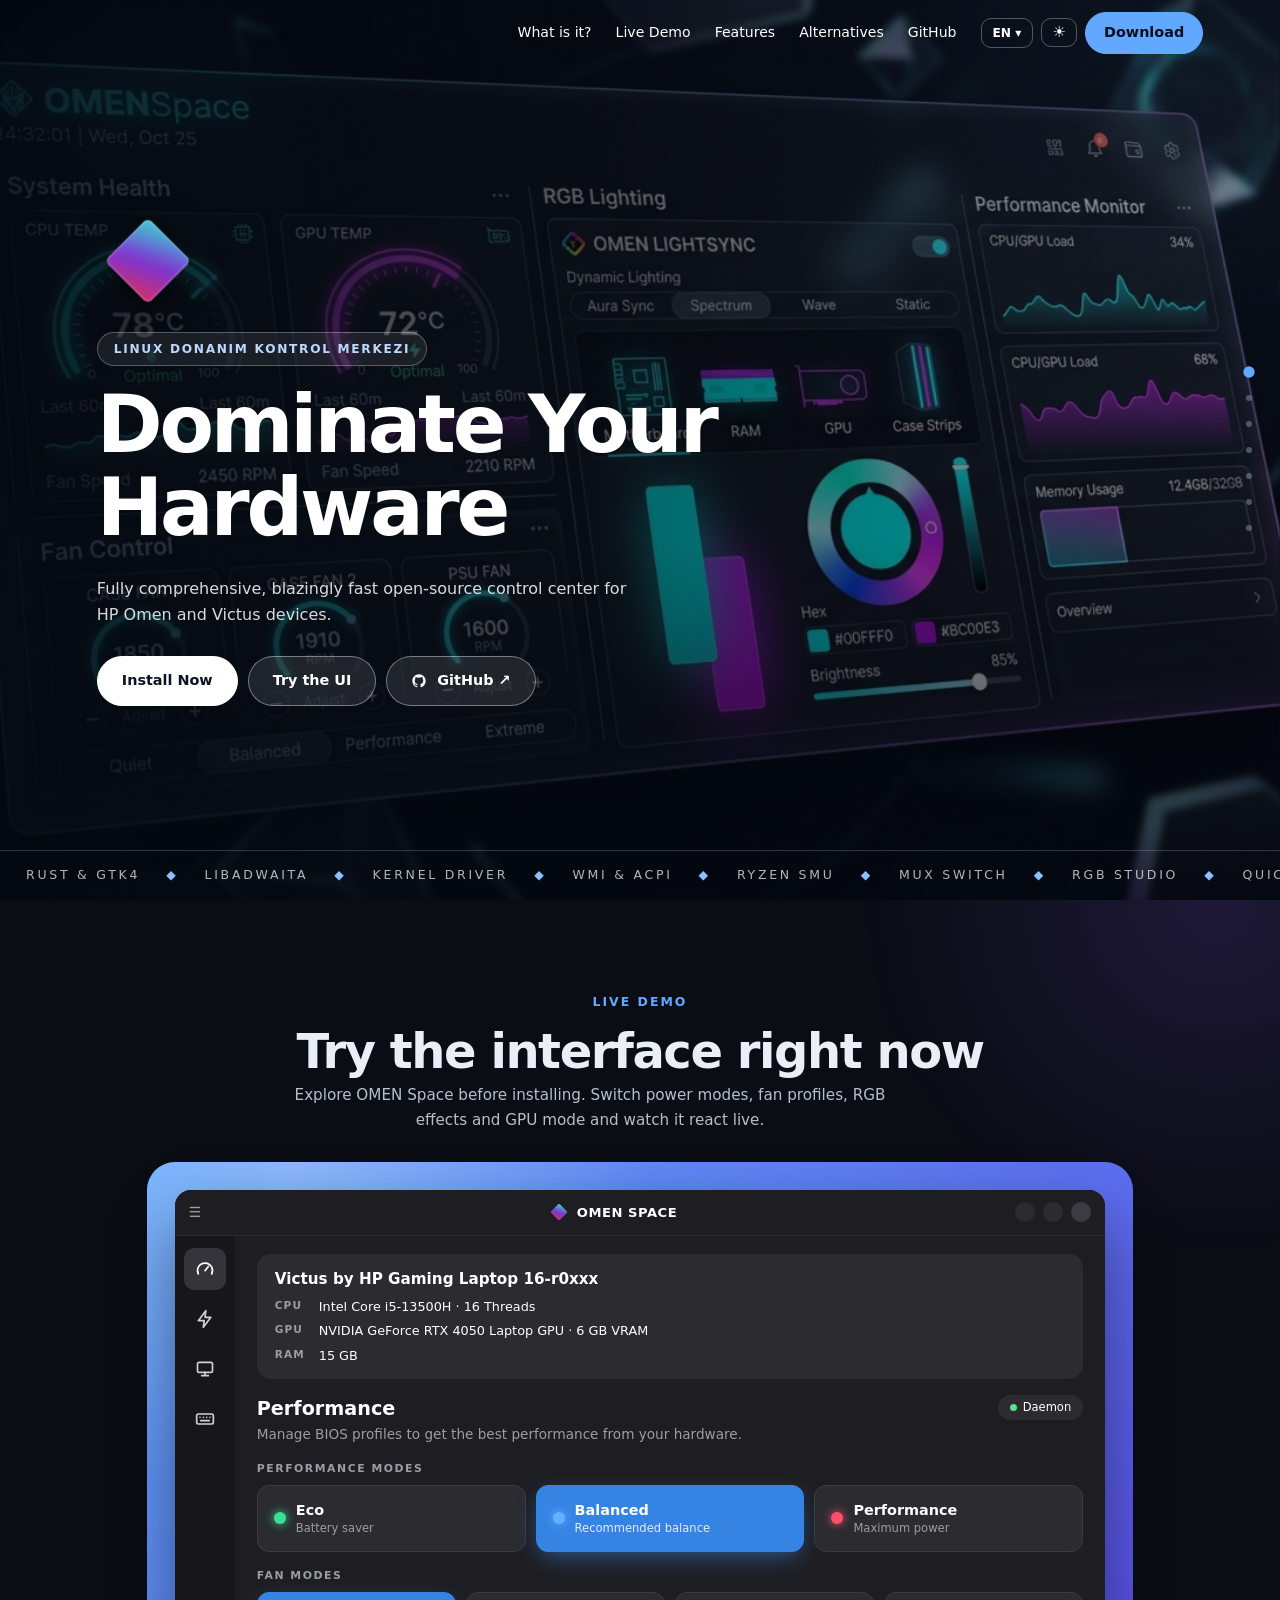
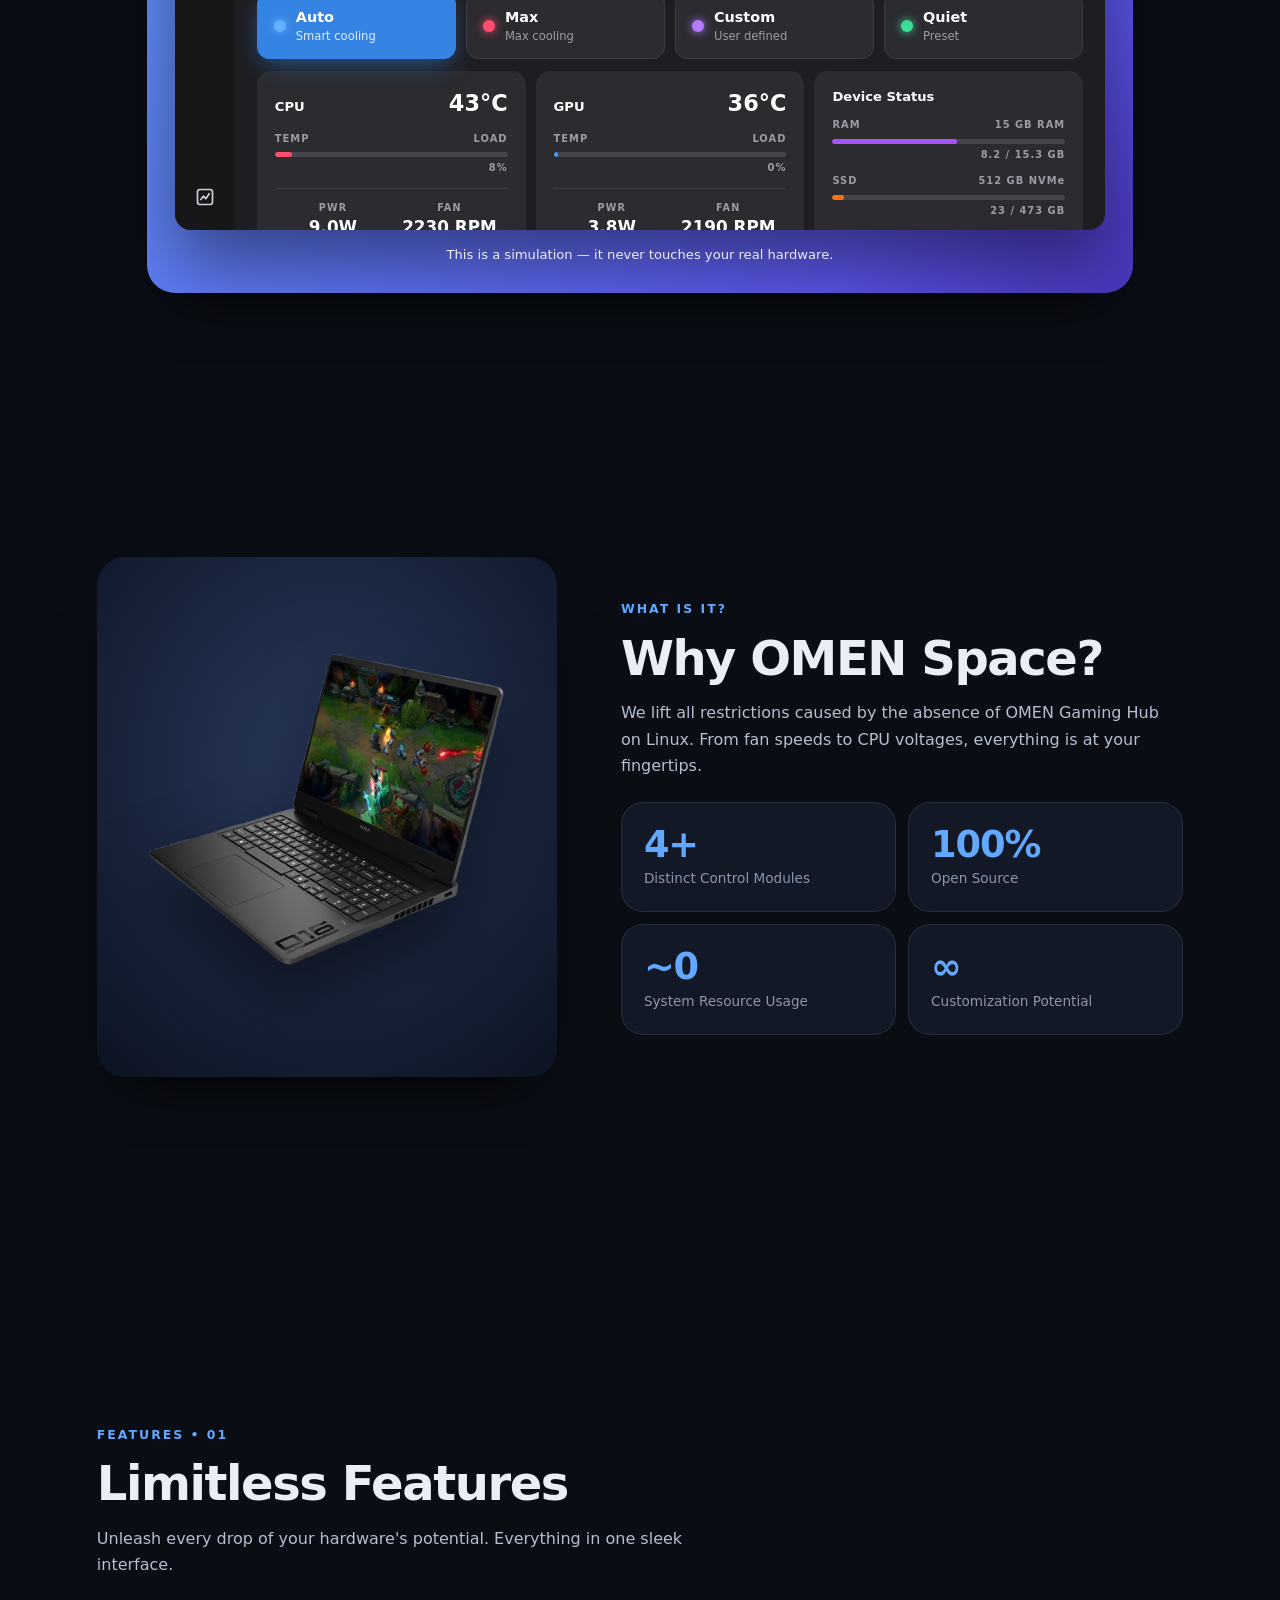
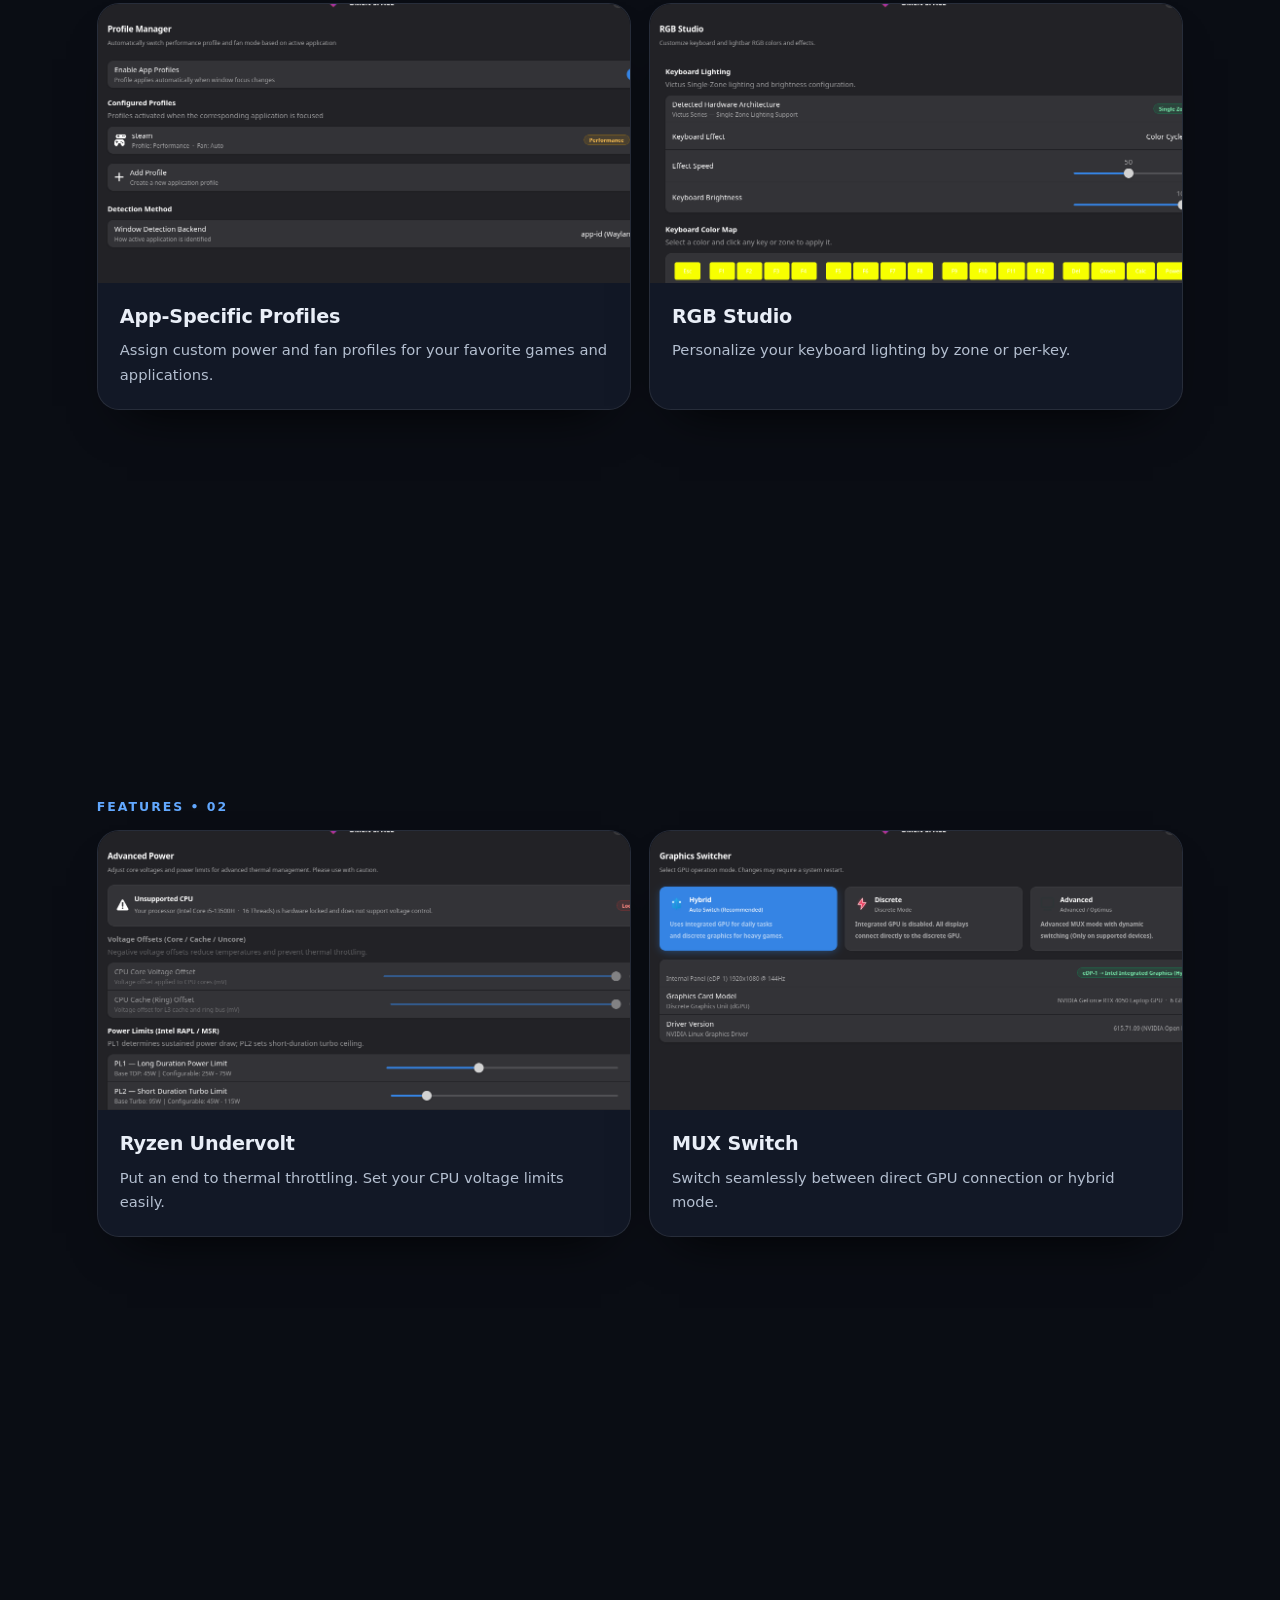
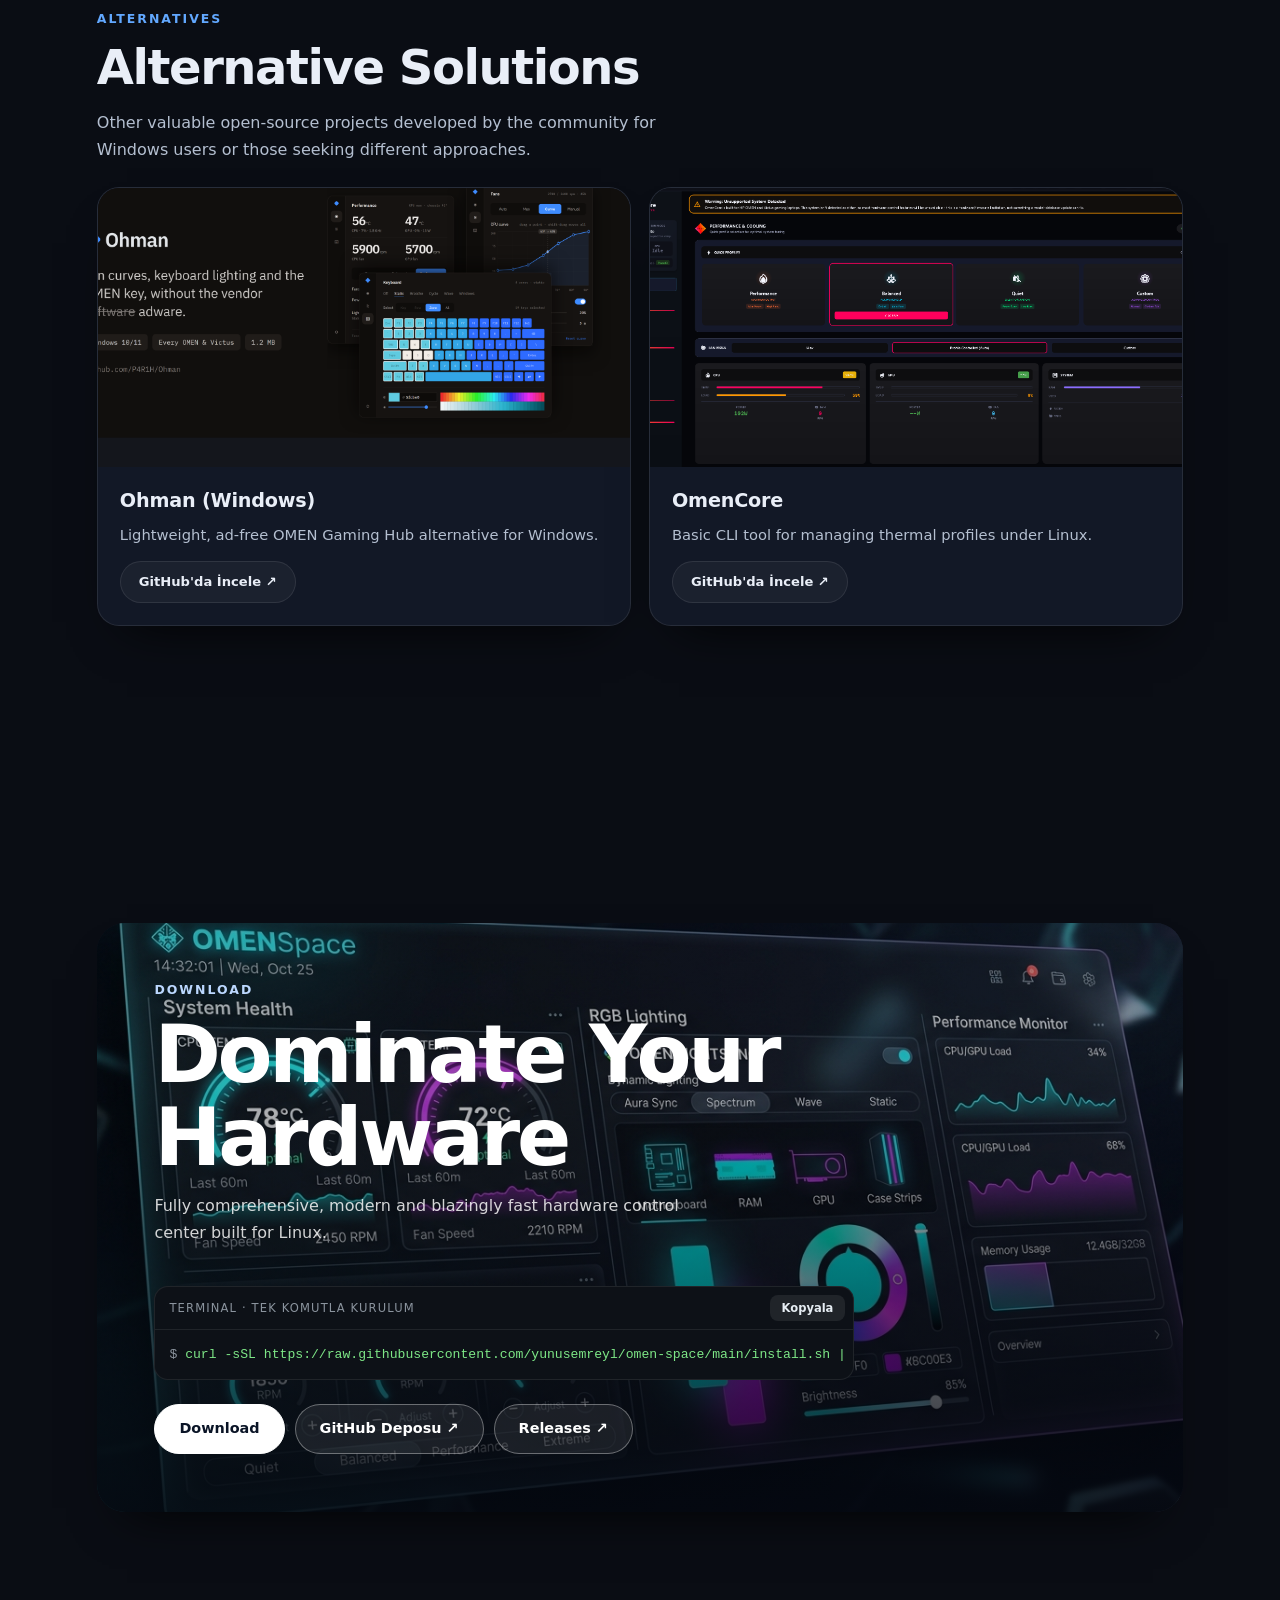
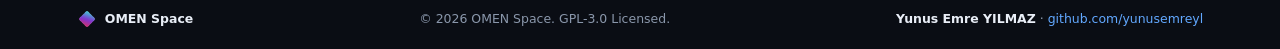
==== index.html @ b2db7612 "feat: modernize omenspace.github.io matching yunusemreyl.github.io aesthetic, responsive slides and " ====
<!DOCTYPE html>
<html lang="tr" class="snap">
<head>
<meta charset="UTF-8">
<meta name="viewport" content="width=device-width, initial-scale=1.0, viewport-fit=cover">
<title>OMEN Space | Üstün Donanım Kontrolü</title>
<meta name="description" content="HP Omen ve Victus cihazlar için Linux üzerinde geliştirilmiş tam kapsamlı donanım kontrol merkezi.">
<meta name="theme-color" content="#090d14">
<link rel="icon" href="images/omenspace.png" type="image/png">
<script>document.documentElement.dataset.theme=localStorage.getItem('omenspace-theme')||'dark'</script>
<link rel="preconnect" href="https://fonts.googleapis.com">
<link rel="preconnect" href="https://fonts.gstatic.com" crossorigin>
<link href="https://fonts.googleapis.com/css2?family=Plus+Jakarta+Sans:wght@400;500;600;700;800&display=swap" rel="stylesheet">
<link rel="stylesheet" href="assets/css/site.css">
<link rel="stylesheet" href="assets/css/demo.css">
</head>
<body>
<div class="orb o1"></div><div class="orb o2"></div>
<div id="bar"></div>

<!-- HEADER -->
<header id="hd">
  <a class="logo" href="#top" aria-label="OMEN Space">
    <span id="dock"></span>
    <b id="lw">OMEN Space</b>
  </a>
  <nav>
    <a href="#about" data-i18n="nav.about">Nedir?</a>
    <a href="#demo" data-i18n="nav.demo">Canlı Demo</a>
    <a href="#features" data-i18n="nav.features">Özellikler</a>
    <a href="#alternatives" data-i18n="nav.alternatives">Alternatifler</a>
    <a href="https://github.com/yunusemreyl/omen-space" target="_blank" rel="noopener" data-i18n="nav.github">GitHub</a>
    <div class="tools">
      <div class="dd" id="lang-dropdown">
        <button class="dd-t" id="lang-toggle"><span id="current-lang">TR</span> ▾</button>
        <div class="dd-m">
          <a href="#" data-lang="tr">Türkçe</a>
          <a href="#" data-lang="en">English</a>
          <a href="#" data-lang="zh">中文</a>
          <a href="#" data-lang="hi">हिन्दी</a>
          <a href="#" data-lang="es">Español</a>
          <a href="#" data-lang="fr">Français</a>
          <a href="#" data-lang="ar">العربية</a>
        </div>
      </div>
      <button class="tg" aria-label="Gece/Gündüz Modu">☀</button>
      <a href="install.html" class="btn main dl" data-i18n="nav.download">İndir ↗</a>
    </div>
  </nav>
  <button id="burger" aria-label="Menü" aria-expanded="false"><i></i><i></i></button>
</header>

<!-- MOBILE MENU -->
<div id="menu">
  <a href="#about" data-i18n="nav.about">Nedir?</a>
  <a href="#demo" data-i18n="nav.demo">Canlı Demo</a>
  <a href="#features" data-i18n="nav.features">Özellikler</a>
  <a href="#alternatives" data-i18n="nav.alternatives">Alternatifler</a>
  <a href="install.html" data-i18n="nav.download">İndir</a>
  <a href="https://github.com/yunusemreyl/omen-space" target="_blank" rel="noopener" data-i18n="nav.github">GitHub</a>
  <div class="tools">
    <div class="pills">
      <button data-lang="tr" onclick="window.setLanguage?.('tr')">TR</button>
      <button data-lang="en" onclick="window.setLanguage?.('en')">EN</button>
      <button data-lang="de" onclick="window.setLanguage?.('es')">ES</button>
      <button data-lang="zh" onclick="window.setLanguage?.('zh')">ZH</button>
      <button data-lang="ar" onclick="window.setLanguage?.('ar')">AR</button>
    </div>
    <button class="tg" aria-label="Tema Değiştir">☀</button>
  </div>
</div>

<!-- SLIDE 1: HERO -->
<section id="hero" class="slide"><span id="top"></span>
  <img class="hero-bg" src="images/hero-dashboard.jpg" alt="OMEN Space Dashboard" width="1920" height="1080" fetchpriority="high">
  <div class="hero-in">
    <div>
      <div class="ph" id="ph"></div>
      <span class="tag">Linux Donanım Kontrol Merkezi</span>
      <h1>
        <span class="ln"><span data-i18n="hero.title">Donanımınıza Hükmedin</span></span>
      </h1>
      <p class="lead" data-i18n="hero.desc">HP Omen ve Victus cihazlar için geliştirilmiş, tam kapsamlı ve inanılmaz hızlı açık kaynak kontrol merkezi.</p>
      <div class="btns">
        <a href="#install" class="btn main" data-i18n="hero.cta">Hemen Kurun ↗</a>
        <a href="#demo" class="btn" data-i18n="hero.demo">Arayüzü Dene ↗</a>
        <a href="https://github.com/yunusemreyl/omen-space" target="_blank" rel="noopener" class="btn">
          <svg viewBox="0 0 24 24" width="16" height="16" fill="currentColor" aria-hidden="true" style="margin-right:2px"><path d="M12 2C6.477 2 2 6.477 2 12c0 4.42 2.865 8.166 6.839 9.489.5.092.682-.217.682-.482 0-.237-.008-.866-.013-1.7-2.782.603-3.369-1.34-3.369-1.34-.454-1.156-1.11-1.462-1.11-1.462-.908-.62.069-.608.069-.608 1.003.07 1.531 1.03 1.531 1.03.892 1.529 2.341 1.087 2.91.831.092-.646.35-1.086.636-1.336-2.22-.253-4.555-1.11-4.555-4.943 0-1.091.39-1.984 1.029-2.683-.103-.253-.446-1.27.098-2.647 0 0 .84-.269 2.75 1.025A9.578 9.578 0 0112 6.836c.85.004 1.705.114 2.504.336 1.909-1.294 2.747-1.025 2.747-1.025.546 1.377.203 2.394.1 2.647.64.699 1.028 1.592 1.028 2.683 0 3.842-2.339 4.687-4.566 4.935.359.309.678.919.678 1.852 0 1.336-.012 2.415-.012 2.743 0 .267.18.578.688.48C19.138 20.161 22 16.418 22 12c0-5.523-4.477-10-10-10z"/></svg>
          GitHub ↗
        </a>
      </div>
    </div>
  </div>
  <div class="mq"><div id="mq"></div></div>
</section>

<!-- FLOATING DOCKING LOGO -->
<a id="av" href="#top" aria-label="OMEN Space">
  <img src="images/omenspace.png" alt="OMEN Space Logo" width="100" height="100">
</a>

<!-- SLIDE 2: LIVE INTERACTIVE DEMO -->
<section id="demo" class="slide">
  <div class="wrap">
    <div class="demo-head">
      <div class="lbl rv"><span data-i18n="nav.demo">Canlı Demo</span></div>
      <h2 class="rv" data-i18n="demo.title">Arayüzü şimdi deneyin</h2>
      <p class="sec-desc rv" data-i18n="demo.desc">Kurmadan önce OMEN Space'i keşfedin. Güç modlarını, fan profillerini, RGB efektlerini ve GPU modunu değiştirip canlı tepkileri görün.</p>
    </div>

    <div class="demo-stage rv">
      <div class="omen-app" id="omenApp">
        <div class="oa-titlebar">
          <span class="oa-ic">&#9776;</span>
          <div class="oa-title"><img src="images/omenspace.png" width="20" height="20" alt=""> OMEN SPACE</div>
          <div class="oa-wc"><i></i><i></i><i class="x"></i></div>
        </div>
        <div class="oa-body">
          <nav class="oa-side" aria-label="OMEN Space demo">
            <button class="on" data-page="perf" aria-label="Performance" title="Performance"><svg viewBox="0 0 24 24"><path d="M4 18a9 9 0 1 1 16 0"/><path d="M12 14l4-5"/></svg></button>
            <button data-page="power" aria-label="Advanced Power" title="Advanced Power"><svg viewBox="0 0 24 24"><path d="M13 2L4 14h7l-1 8 9-12h-7z"/></svg></button>
            <button data-page="gpu" aria-label="Graphics" title="Graphics"><svg viewBox="0 0 24 24"><rect x="3" y="4" width="18" height="12" rx="2"/><path d="M8 20h8M12 16v4"/></svg></button>
            <button data-page="rgb" aria-label="RGB Studio" title="RGB Studio"><svg viewBox="0 0 24 24"><rect x="2" y="6" width="20" height="12" rx="2"/><path d="M6 10h.01M10 10h.01M14 10h.01M18 10h.01M7 14h10"/></svg></button>
            <span class="grow"></span>
            <button id="hudBtn" aria-label="Quick HUD (Shift+F2)" title="Quick HUD (Shift+F2)"><svg viewBox="0 0 24 24"><rect x="3" y="3" width="18" height="18" rx="3"/><path d="M7 15l3-4 3 3 4-6"/></svg></button>
          </nav>
          <main class="oa-main">

            <!-- PERFORMANCE TAB -->
            <section class="oa-page on" data-page="perf">
              <div class="oa-dev">
                <h4>Victus by HP Gaming Laptop 16-r0xxx</h4>
                <dt>CPU</dt><dd>Intel Core i5-13500H &middot; 16 Threads</dd>
                <dt>GPU</dt><dd>NVIDIA GeForce RTX 4050 Laptop GPU &middot; 6 GB VRAM</dd>
                <dt>RAM</dt><dd>15 GB</dd>
              </div>
              <div class="oa-top">
                <div><div class="oa-h">Performance</div><div class="oa-sub">Manage BIOS profiles to get the best performance from your hardware.</div></div>
                <span class="oa-badge">Daemon</span>
              </div>
              <div class="oa-label" style="margin-top:0">Performance modes</div>
              <div class="oa-grid g3">
                <button class="oa-opt" data-g="mode" data-v="eco" style="--c:#3ddc97"><span class="d"></span><span><b>Eco</b><small>Battery saver</small></span></button>
                <button class="oa-opt on" data-g="mode" data-v="balanced" style="--c:#62b0ff"><span class="d"></span><span><b>Balanced</b><small>Recommended balance</small></span></button>
                <button class="oa-opt" data-g="mode" data-v="performance" style="--c:#ff4d6d"><span class="d"></span><span><b>Performance</b><small>Maximum power</small></span></button>
              </div>
              <div class="oa-label">Fan modes</div>
              <div class="oa-grid g4">
                <button class="oa-opt on" data-g="fan" data-v="auto" style="--c:#62b0ff"><span class="d"></span><span><b>Auto</b><small>Smart cooling</small></span></button>
                <button class="oa-opt" data-g="fan" data-v="max" style="--c:#ff4d6d"><span class="d"></span><span><b>Max</b><small>Max cooling</small></span></button>
                <button class="oa-opt" data-g="fan" data-v="custom" style="--c:#b57bff"><span class="d"></span><span><b>Custom</b><small>User defined</small></span></button>
                <button class="oa-opt" data-g="fan" data-v="quiet" style="--c:#3ddc97"><span class="d"></span><span><b>Quiet</b><small>Preset</small></span></button>
              </div>
              <div class="oa-list" id="customRow" hidden>
                <div class="oa-row"><div><b>Custom fan speed</b><small>Drag to set a fixed fan speed</small></div>
                  <div class="oa-ctl"><input class="oa-range" type="range" min="1500" max="6000" step="100" value="3500" data-s="custom"><output data-o="custom"></output></div></div>
              </div>
              <div class="oa-stats">
                <div class="oa-card"><h5><span>CPU</span><em id="cT">43&deg;C</em></h5>
                  <div class="oa-sm"><span>TEMP</span><span>LOAD</span></div>
                  <div class="oa-meter"><i id="cBar" style="--c:#ff4d6d"></i></div><div class="oa-sm"><span></span><span id="cL">6%</span></div>
                  <div class="oa-pair"><div><span>PWR</span><b id="cP">8.8W</b></div><div><span>FAN</span><b id="cF">2400 RPM</b></div></div></div>
                <div class="oa-card"><h5><span>GPU</span><em id="gT">36&deg;C</em></h5>
                  <div class="oa-sm"><span>TEMP</span><span>LOAD</span></div>
                  <div class="oa-meter"><i id="gBar" style="--c:#3b9eff"></i></div><div class="oa-sm"><span></span><span id="gL">0%</span></div>
                  <div class="oa-pair"><div><span>PWR</span><b id="gP">3.7W</b></div><div><span>FAN</span><b id="gF">2400 RPM</b></div></div></div>
                <div class="oa-card"><h5><span>Device Status</span></h5>
                  <div class="oa-sm"><span>RAM</span><span>15 GB RAM</span></div>
                  <div class="oa-meter"><i id="ramBar" style="--c:#a855f7"></i></div><div class="oa-sm"><span></span><span id="ramT">8.2 / 15.3 GB</span></div>
                  <div class="oa-sm" style="margin-top:12px"><span>SSD</span><span>512 GB NVMe</span></div>
                  <div class="oa-meter"><i id="ssdBar" style="--c:#f97316;width:5%"></i></div><div class="oa-sm"><span></span><span>23 / 473 GB</span></div></div>
              </div>
            </section>

            <!-- ADVANCED POWER TAB -->
            <section class="oa-page" data-page="power">
              <div class="oa-h">Advanced Power</div>
              <div class="oa-sub">Adjust power limits for advanced thermal management. Please use with caution.</div>
              <div class="oa-label" style="margin-top:0">Power limits (Intel RAPL / MSR)</div>
              <div class="oa-list">
                <div class="oa-row"><div><b>PL1 &mdash; Long Duration Power Limit</b><small>Base TDP: 45W | Configurable: 25W - 75W</small></div>
                  <div class="oa-ctl"><input class="oa-range" type="range" min="25" max="75" value="45" data-s="pl1"><output data-o="pl1"></output></div></div>
                <div class="oa-row"><div><b>PL2 &mdash; Short Duration Turbo Limit</b><small>Base Turbo: 95W | Configurable: 45W - 115W</small></div>
                  <div class="oa-ctl"><input class="oa-range" type="range" min="45" max="115" value="56" data-s="pl2"><output data-o="pl2"></output></div></div>
                <div class="oa-row"><div><b>TCC Offset (Max CPU Temperature)</b><small>Target peak temperature: 100&deg;C - TCC Offset</small></div>
                  <div class="oa-ctl"><input class="oa-range" type="range" min="0" max="30" value="0" data-s="tcc"><output data-o="tcc" style="min-width:150px"></output></div></div>
              </div>
              <div class="oa-actions"><button class="oa-btn" id="pwReset">Reset to Defaults</button><button class="oa-btn p" id="pwApply">Apply &amp; Save</button></div>
            </section>

            <!-- GRAPHICS TAB -->
            <section class="oa-page" data-page="gpu">
              <div class="oa-h">Graphics Switcher</div>
              <div class="oa-sub">Select GPU operation mode. Changes may require a system restart.</div>
              <div class="oa-grid g3">
                <button class="oa-opt tall on" data-g="gpu" data-v="hybrid" style="--c:#62b0ff"><span class="hd"><span class="d"></span><span><b>Hybrid</b><small>Auto Switch (Recommended)</small></span></span><p>Uses integrated GPU for daily tasks and discrete graphics for heavy games.</p></button>
                <button class="oa-opt tall" data-g="gpu" data-v="discrete" style="--c:#ff4d6d"><span class="hd"><span class="d"></span><span><b>Discrete</b><small>Discrete Mode</small></span></span><p>Integrated GPU is disabled. All displays connect directly to the discrete GPU.</p></button>
                <button class="oa-opt tall" data-g="gpu" data-v="advanced" style="--c:#b57bff"><span class="hd"><span class="d"></span><span><b>Advanced</b><small>Advanced / Optimus</small></span></span><p>Advanced MUX mode with dynamic switching (Only on supported devices).</p></button>
              </div>
              <div class="oa-list oa-info">
                <div class="oa-row"><div><small>Internal Panel (eDP-1) 1920x1080 @ 144Hz</small></div><div style="text-align:right"><span class="oa-pill" id="gpuRoute">eDP-1 &rarr; Intel Integrated Graphics (Hybrid)</span></div></div>
                <div class="oa-row"><div><b>Graphics Card Model</b><small>Discrete Graphics Unit (dGPU)</small></div><div style="text-align:right;color:var(--mut)">NVIDIA GeForce RTX 4050 Laptop GPU &middot; 6 GB VRAM</div></div>
                <div class="oa-row"><div><b>Driver Version</b><small>NVIDIA Linux Graphics Driver</small></div><div style="text-align:right;color:var(--mut)">615.71.09 (NVIDIA Open Kernel)</div></div>
              </div>
            </section>

            <!-- RGB STUDIO TAB -->
            <section class="oa-page" data-page="rgb">
              <div class="oa-h">RGB Studio</div>
              <div class="oa-sub">Customize keyboard and lightbar RGB colors and effects.</div>
              <div class="oa-list" style="margin-top:0">
                <div class="oa-row"><div><b>Keyboard Effect</b></div>
                  <select class="oa-select" id="rgbEffect"><option value="static">Static</option><option value="breathing">Breathing</option><option value="wave">Wave</option><option value="cycle" selected>Color Cycle</option></select></div>
                <div class="oa-row"><div><b>Effect Speed</b></div><div class="oa-ctl"><input class="oa-range" type="range" min="10" max="100" value="50" data-s="speed"><output data-o="speed"></output></div></div>
                <div class="oa-row"><div><b>Keyboard Brightness</b></div><div class="oa-ctl"><input class="oa-range" type="range" min="0" max="100" value="100" data-s="bright"><output data-o="bright"></output></div></div>
              </div>
              <div class="oa-label">Keyboard color map</div>
              <div class="oa-sub" style="margin-bottom:8px">Pick a color, or click any key to paint it.</div>
              <div class="oa-pal" id="rgbPal"></div>
              <div class="oa-kb" id="rgbKb"></div>
            </section>

          </main>
        </div>
        <div class="oa-hud" id="oaHud" hidden>
          <h6>QUICK HUD &middot; SHIFT+F2</h6>
          <p id="hudLine"></p>
          <div><button id="hudMode">Mode &#9656;</button><button id="hudFan">Fan &#9656;</button></div>
        </div>
        <div class="oa-toast" id="oaToast" role="status"></div>
      </div>
      <p class="demo-hint" data-i18n="demo.hint">Bu bir simülasyondur — gerçek donanımınıza dokunmaz.</p>
    </div>
  </div>
</section>

<!-- SLIDE 3: ABOUT / WHY OMEN SPACE -->
<section id="about" class="slide">
  <div class="wrap">
    <div class="split">
      <div class="prod zoom rv">
        <img src="images/omen_laptop.png" alt="OMEN Laptop Hardware Control" width="600" height="420" loading="lazy">
      </div>
      <div>
        <div class="lbl rv"><span data-i18n="nav.about">Nedir?</span></div>
        <h2 class="rv" data-i18n="about.title">Neden OMEN Space?</h2>
        <p class="rv" data-i18n="about.desc">OMEN Gaming Hub'ın Linux'ta olmamasının getirdiği tüm kısıtlamaları kaldırıyoruz. Cihazınızın fan devrinden işlemci voltajına kadar her detayı elinizin altına alıyoruz.</p>
        <div class="stats">
          <div class="card stat rv">
            <h3 data-i18n="about.stat1.title">4+</h3>
            <p data-i18n="about.stat1.desc">Farklı Kontrol Modülü</p>
          </div>
          <div class="card stat rv" style="--d:.08s">
            <h3 data-i18n="about.stat2.title">%100</h3>
            <p data-i18n="about.stat2.desc">Açık Kaynak Kodlu</p>
          </div>
          <div class="card stat rv" style="--d:.16s">
            <h3 data-i18n="about.stat3.title">~0</h3>
            <p data-i18n="about.stat3.desc">Sistem Kaynağı Tüketimi</p>
          </div>
          <div class="card stat rv" style="--d:.24s">
            <h3 data-i18n="about.stat4.title">∞</h3>
            <p data-i18n="about.stat4.desc">Kişiselleştirme İmkanı</p>
          </div>
        </div>
      </div>
    </div>
  </div>
</section>

<!-- SLIDE 4: FEATURES PART 1 -->
<section id="features" class="slide">
  <div class="wrap">
    <div class="lbl rv"><span data-i18n="nav.features">Özellikler</span> &bull; 01</div>
    <h2 class="rv" data-i18n="feat.title">Sınırsız Özellikler</h2>
    <p class="sec-desc rv" data-i18n="feat.desc">Donanımınızın potansiyelini son damlasına kadar kullanın. Her şey tek bir şık arayüzde.</p>
    <div class="grid">
      <article class="card pcard rv">
        <div class="zoom pimg"><img src="images/profilepage.png" alt="Uygulamalara Özel Profiller" loading="lazy"></div>
        <div class="pbody">
          <h4 data-i18n="feat.1.title">Uygulamalara Özel Profiller</h4>
          <p data-i18n="feat.1.desc">Favori oyunlarınız ve uygulamalarınız için özel güç ve fan profilleri atayın.</p>
        </div>
      </article>
      <article class="card pcard rv" style="--d:.1s">
        <div class="zoom pimg"><img src="images/keyboardpage.png" alt="RGB Stüdyosu" loading="lazy"></div>
        <div class="pbody">
          <h4 data-i18n="feat.2.title">RGB Stüdyosu</h4>
          <p data-i18n="feat.2.desc">Klavye aydınlatmanızı bölgesel veya tuş bazlı kişiselleştirin.</p>
        </div>
      </article>
    </div>
  </div>
</section>

<!-- SLIDE 5: FEATURES PART 2 -->
<section id="features2" class="slide">
  <div class="wrap">
    <div class="lbl rv"><span data-i18n="nav.features">Özellikler</span> &bull; 02</div>
    <div class="grid">
      <article class="card pcard rv">
        <div class="zoom pimg"><img src="images/undervoltpage.png" alt="Ryzen Undervolt" loading="lazy"></div>
        <div class="pbody">
          <h4 data-i18n="feat.3.title">Ryzen Undervolt</h4>
          <p data-i18n="feat.3.desc">Isınma sorunlarına son. İşlemcinizin voltaj limitlerini belirleyin.</p>
        </div>
      </article>
      <article class="card pcard rv" style="--d:.1s">
        <div class="zoom pimg"><img src="images/muxpage.png" alt="MUX Switch" loading="lazy"></div>
        <div class="pbody">
          <h4 data-i18n="feat.4.title">MUX Switch</h4>
          <p data-i18n="feat.4.desc">Doğrudan GPU bağlantısı veya hibrit mod arasında geçiş yapın.</p>
        </div>
      </article>
    </div>
  </div>
</section>

<!-- SLIDE 6: ALTERNATIVES -->
<section id="alternatives" class="slide">
  <div class="wrap">
    <div class="lbl rv"><span data-i18n="nav.alternatives">Alternatifler</span></div>
    <h2 class="rv" data-i18n="alt.title">Alternatif Çözümler</h2>
    <p class="sec-desc rv" data-i18n="alt.desc">Windows kullanıcıları veya farklı yaklaşımlar arayanlar için topluluğun geliştirdiği diğer değerli açık kaynak projeler.</p>
    <div class="grid">
      <article class="card pcard rv">
        <div class="zoom pimg contain"><img src="images/ohman.png" alt="Ohman Windows" loading="lazy"></div>
        <div class="pbody">
          <h4 data-i18n="alt.ohman.title">Ohman (Windows)</h4>
          <p data-i18n="alt.ohman.desc">Windows için reklamsız ve hafif OMEN Gaming Hub alternatifi.</p>
          <a href="https://github.com/P4R1H/ohman" target="_blank" rel="noopener" class="btn">GitHub'da İncele ↗</a>
        </div>
      </article>
      <article class="card pcard rv" style="--d:.1s">
        <div class="zoom pimg contain"><img src="images/omencore.png" alt="OmenCore CLI" loading="lazy"></div>
        <div class="pbody">
          <h4 data-i18n="alt.omencore.title">OmenCore</h4>
          <p data-i18n="alt.omencore.desc">Termal profiller için Linux altında çalışan temel CLI aracı.</p>
          <a href="https://github.com/theantipopau/omencore" target="_blank" rel="noopener" class="btn">GitHub'da İncele ↗</a>
        </div>
      </article>
    </div>
  </div>
</section>

<!-- SLIDE 7: INSTALL & CTA -->
<section id="install" class="slide">
  <div class="wrap">
    <div class="zoom cpanel rv">
      <img src="images/hero-dashboard.jpg" alt="" loading="lazy">
      <div class="lbl"><span data-i18n="nav.download">Kurulum</span></div>
      <div class="big" data-i18n="hero.title">Donanımınıza Hükmedin</div>
      <p class="sub" data-i18n="install.omenspace.desc">Linux üzerinde geliştirilmiş tam kapsamlı, modern ve inanılmaz hızlı donanım kontrol merkezi.</p>
      
      <!-- Terminal Installer Block -->
      <div class="term" style="max-width:700px;margin-bottom:24px">
        <div class="term-h">
          <span>TERMINAL &middot; TEK KOMUTLA KURULUM</span>
          <button class="copy-btn" data-copy="curl -sSL https://raw.githubusercontent.com/yunusemreyl/omen-space/main/install.sh | sudo bash">Kopyala</button>
        </div>
        <pre><code>curl -sSL https://raw.githubusercontent.com/yunusemreyl/omen-space/main/install.sh | sudo bash</code></pre>
      </div>

      <div class="btns">
        <a href="install.html" class="btn main" data-i18n="nav.download">Detaylı Kurulum Rehberi ↗</a>
        <a href="https://github.com/yunusemreyl/omen-space" target="_blank" rel="noopener" class="btn">GitHub Deposu ↗</a>
        <a href="https://github.com/yunusemreyl/omen-space/releases" target="_blank" rel="noopener" class="btn">Releases ↗</a>
      </div>
    </div>
  </div>

  <!-- FOOTER -->
  <footer>
    <div class="flogo">
      <img src="images/omenspace.png" alt="OMEN Space Logo">
      <span>OMEN Space</span>
    </div>
    <span data-i18n="footer.copy">© 2026 OMEN Space. GPL-3.0 Lisanslıdır.</span>
    <div>
      <b>Yunus Emre YILMAZ</b> &middot; <a href="https://github.com/yunusemreyl" target="_blank" rel="noopener">github.com/yunusemreyl</a>
    </div>
  </footer>
</section>

<!-- Lightbox Modal -->
<div id="lightbox-modal" class="lightbox" role="dialog" aria-modal="true">
  <div class="lb-wrap">
    <button class="lb-close" aria-label="Kapat">&times;</button>
    <img id="lightbox-img" src="" alt="Görsel">
    <div class="lb-cap" id="lightbox-caption"></div>
  </div>
</div>

<script src="assets/js/i18n.js"></script>
<script src="assets/js/site.js"></script>
<script src="assets/js/demo.js"></script>
</body>
</html>
---- assets/css/site.css ----
/* OMEN Space — site design system (slide layout, light/dark theme) */
:root{--bg:#f3eee6;--card:#fffdf9;--txt:#14201e;--txt2:#46514e;--mut:#76807c;--line:rgba(20,32,30,.12);--acc:#2f6fdc;--acc2:#5aa0ff;--on:#fff;--hbg:rgba(243,238,230,.92);--btnbg:rgba(20,32,30,.04);--shadow:0 26px 50px -30px rgba(20,32,30,.4);--orb1:rgba(47,111,220,.16);--orb2:rgba(255,150,90,.16);--ease:cubic-bezier(.22,1,.36,1);--sans:'Inter',system-ui,-apple-system,'Segoe UI',Roboto,sans-serif;--pad:clamp(20px,6vw,80px);--r:28px}
[data-theme=dark]{--bg:#0a0d14;--card:#121826;--txt:#e9eef7;--txt2:#b4bfd0;--mut:#8a97ab;--line:rgba(255,255,255,.09);--acc:#62a8ff;--acc2:#8cc0ff;--on:#07101f;--hbg:rgba(10,13,20,.92);--btnbg:rgba(255,255,255,.04);--shadow:0 26px 50px -30px #000;--orb1:rgba(98,168,255,.2);--orb2:rgba(150,90,255,.15)}
*{box-sizing:border-box;margin:0;padding:0;-webkit-tap-highlight-color:transparent}
html{scroll-behavior:smooth;overflow-x:clip}
html.snap{scroll-snap-type:y mandatory}
body{background:var(--bg);color:var(--txt);font-family:var(--sans);line-height:1.65;-webkit-font-smoothing:antialiased;overflow-x:clip;transition:background .5s,color .5s}
a{color:inherit;text-decoration:none}
ul{list-style:none}
img{display:block;max-width:100%}

.orb{position:fixed;z-index:-1;border-radius:50%;pointer-events:none;will-change:transform}
.o1{width:70vmax;height:70vmax;top:-30vmax;left:-25vmax;background:radial-gradient(circle,var(--orb1),transparent 65%);animation:drift1 22s ease-in-out infinite alternate}
.o2{width:60vmax;height:60vmax;bottom:-30vmax;right:-25vmax;background:radial-gradient(circle,var(--orb2),transparent 65%);animation:drift2 26s ease-in-out infinite alternate}
@keyframes drift1{to{transform:translate3d(14vmax,10vmax,0) scale(1.15)}}
@keyframes drift2{to{transform:translate3d(-12vmax,-10vmax,0) scale(1.1)}}
#bar{position:fixed;top:0;left:0;right:0;height:2px;background:var(--acc);transform:scaleX(0);transform-origin:left;z-index:90}

/* header */
header{position:fixed;top:0;left:0;right:0;z-index:80;display:flex;justify-content:space-between;align-items:center;padding:12px var(--pad);background:var(--hbg);border-bottom:1px solid transparent;transition:border-color .3s,background .5s}
header.s{border-color:var(--line)}
.logo{font-weight:800;letter-spacing:.02em;display:flex;align-items:center;gap:12px;font-size:1.05rem}
#dock,.logo .lgi{width:34px;height:34px;flex:none;object-fit:contain}
.logo b{font-weight:800;opacity:0;will-change:transform,opacity}
.logo.show b,.noslide .logo b{opacity:1}
nav{display:flex;align-items:center;gap:24px}
nav>a{font-size:.88rem;color:var(--mut);position:relative;transition:color .25s}
nav>a::after{content:"";position:absolute;left:0;right:0;bottom:-4px;height:1px;background:var(--acc);transform:scaleX(0);transform-origin:left;transition:transform .35s var(--ease)}
nav>a:hover{color:var(--txt)}nav>a:hover::after{transform:scaleX(1)}
.tools{display:flex;gap:8px;align-items:center}
.tg,.dd-t,.pills button{background:none;border:1px solid var(--line);border-radius:10px;color:var(--mut);font:600 .76rem var(--sans);padding:7px 11px;cursor:pointer;transition:.25s}
.tg{font-size:.95rem;line-height:1;padding:6px 10px}
.tg:hover,.dd-t:hover,.pills button:hover{border-color:var(--acc);color:var(--acc)}
.dd{position:relative}
.dd-m{position:absolute;right:0;top:calc(100% + 8px);min-width:130px;background:var(--card);border:1px solid var(--line);border-radius:14px;padding:6px;box-shadow:var(--shadow);opacity:0;visibility:hidden;transform:translateY(-6px);transition:.25s var(--ease)}
.dd.open .dd-m{opacity:1;visibility:visible;transform:none}
.dd-m a{display:block;padding:8px 12px;border-radius:9px;font-size:.85rem;color:var(--txt2)}
.dd-m a:hover{background:var(--btnbg);color:var(--txt)}
.dd-m a.on{color:var(--acc);font-weight:700}
.pills{display:flex;flex-wrap:wrap;gap:6px}
.pills button.on{background:var(--acc);border-color:var(--acc);color:var(--on)}
.dl{padding:8px 18px!important}
#burger{display:none;width:44px;height:44px;background:none;border:0;cursor:pointer;position:relative}
#burger i{position:absolute;left:11px;right:11px;height:2px;background:var(--txt);border-radius:2px;transition:transform .4s var(--ease),top .4s var(--ease)}
#burger i:nth-child(1){top:17px}#burger i:nth-child(2){top:25px}
#burger.open i:nth-child(1){top:21px;transform:rotate(45deg)}
#burger.open i:nth-child(2){top:21px;transform:rotate(-45deg)}
#menu{position:fixed;inset:0;z-index:70;background:var(--bg);display:flex;flex-direction:column;justify-content:center;gap:6px;padding:0 var(--pad);opacity:0;visibility:hidden;transition:opacity .35s,visibility .35s}
#menu.open{opacity:1;visibility:visible}
#menu>a{font-size:clamp(1.9rem,9vw,2.8rem);font-weight:700;letter-spacing:-.02em;opacity:0;transform:translateY(24px);transition:opacity .5s,transform .6s var(--ease)}
#menu.open>a{opacity:1;transform:none}
#menu.open>a:nth-child(2){transition-delay:.05s}#menu.open>a:nth-child(3){transition-delay:.1s}#menu.open>a:nth-child(4){transition-delay:.15s}#menu.open>a:nth-child(5){transition-delay:.2s}
#menu .tools{margin-top:26px;flex-wrap:wrap}
@media(max-width:1020px){nav>a,nav>.tools,nav>.dl{display:none}#burger{display:block}}
@media(min-width:1021px){#menu{display:none}}

/* header over hero image (index only) */
.snap header:not(.s){background:transparent}
.snap header:not(.s) nav>a,.snap header:not(.s) .tg,.snap header:not(.s) .dd-t{color:#fff;border-color:rgba(255,255,255,.3)}
.snap header:not(.s) #burger i{background:#fff}

/* slides */
.slide{position:relative;display:flex;flex-direction:column;justify-content:center;padding:92px 0 56px}
.snap .slide{min-height:100vh;min-height:100svh;scroll-snap-align:start;scroll-snap-stop:always}
.slide>.wrap{width:100%}
.wrap{max-width:1240px;margin:auto;padding:0 var(--pad)}
.rv{opacity:0;transform:translate3d(0,44px,0) scale(.97);transition:opacity .7s var(--ease) var(--d,0s),transform .95s var(--ease) var(--d,0s)}
.slide.act .rv,.noslide .rv.in{opacity:1;transform:none}
#dots{position:fixed;right:clamp(6px,1.6vw,22px);top:50%;transform:translateY(-50%);z-index:60;display:flex;flex-direction:column;gap:4px}
#dots button{width:22px;height:22px;background:none;border:0;cursor:pointer;position:relative}
#dots button::after{content:"";position:absolute;left:50%;top:50%;width:6px;height:6px;margin:-3px;border-radius:50%;background:var(--mut);opacity:.5;transition:transform .4s var(--ease),background .3s,opacity .3s}
#dots button.on::after{background:var(--acc);opacity:1;transform:scale(1.9)}
[dir=rtl] #dots{right:auto;left:clamp(6px,1.6vw,22px)}

.zoom{position:relative;overflow:hidden;border-radius:var(--r);background:var(--card)}
.zoom img{width:100%;height:100%;object-fit:cover;transform:scale(1.18);transition:transform 1.9s var(--ease)}
.slide.act .zoom img,.noslide .rv.in .zoom img,.noslide .zoom.in img{transform:none}

/* type */
.lbl{font-size:.78rem;font-weight:700;letter-spacing:.16em;text-transform:uppercase;color:var(--acc);margin-bottom:12px}
h1{font-size:clamp(2.4rem,6.2vw,5.2rem);line-height:1.04;letter-spacing:-.04em;font-weight:800}
h2{font-size:clamp(1.7rem,3.8vw,3rem);line-height:1.1;letter-spacing:-.03em;font-weight:800;margin-bottom:16px}
.sec-desc{color:var(--txt2);max-width:620px;margin-bottom:24px}
.btns{display:flex;gap:10px;flex-wrap:wrap}
.btn{display:inline-flex;align-items:center;gap:8px;padding:12px 24px;border:1px solid var(--line);border-radius:999px;font-weight:700;font-size:.9rem;background:var(--btnbg);cursor:pointer;font-family:inherit;color:inherit;transition:transform .35s var(--ease),border-color .3s,background .3s,color .3s,filter .3s}
.btn:hover{transform:translateY(-3px);border-color:var(--acc);color:var(--acc)}
.btn.main{background:var(--acc);border-color:var(--acc);color:var(--on)}
.btn.main:hover{filter:brightness(1.1);color:var(--on)}

/* hero */
#hero{padding:100px 0 84px;overflow:hidden}
.hero-bg{position:absolute;inset:0;width:100%;height:100%;object-fit:cover;object-position:60% center;z-index:0;animation:bgzoom 2.4s var(--ease) both}
@keyframes bgzoom{from{transform:scale(1.14)}}
#hero::before{content:"";position:absolute;inset:0;z-index:1;background:linear-gradient(90deg,rgba(4,8,16,.9),rgba(4,8,16,.55) 60%,rgba(4,8,16,.35)),linear-gradient(0deg,rgba(4,8,16,.6),transparent 40%)}
.hero-in{max-width:1240px;margin:auto;padding:0 var(--pad);width:100%;position:relative;z-index:2;color:#fff}
.hero-in>div{max-width:690px}
.ph{width:clamp(70px,8vw,104px);aspect-ratio:1;visibility:hidden;margin-bottom:20px}
#av{position:fixed;top:0;left:0;z-index:85;display:block;transform-origin:0 0;will-change:transform;animation:fade 1.1s .5s both}
#av img{width:100%;height:100%;object-fit:contain;filter:drop-shadow(0 10px 24px rgba(0,0,0,.45))}
@keyframes fade{from{opacity:0}}
.tag{display:inline-block;font-size:.76rem;font-weight:700;letter-spacing:.14em;text-transform:uppercase;color:#bcd8ff;padding:6px 16px;border:1px solid rgba(255,255,255,.28);border-radius:999px;background:rgba(255,255,255,.08);margin-bottom:18px;animation:up .9s .15s var(--ease) both}
h1 .ln{display:block;overflow:hidden;padding-bottom:.08em}
h1 .ln>span{display:block;animation:rise 1.1s .25s var(--ease) both}
@keyframes rise{from{transform:translate3d(0,110%,0)}}
@keyframes up{from{opacity:0;transform:translate3d(0,20px,0)}}
.lead{max-width:540px;color:rgba(255,255,255,.85);margin:20px 0 28px;font-size:clamp(.96rem,1.25vw,1.1rem);animation:up 1s .5s var(--ease) both}
.hero-in .btns{animation:up 1s .65s var(--ease) both}
#hero .btn:not(.main){color:#fff;border-color:rgba(255,255,255,.4);background:rgba(255,255,255,.1)}
#hero .btn:not(.main):hover{border-color:#bcd8ff;color:#bcd8ff}
#hero .btn.main{background:#fff;border-color:#fff;color:#0a1426}
#hero .btn.main:hover{color:#0a1426;filter:none;background:#e6f0ff}
.mq{position:absolute;z-index:2;left:0;right:0;bottom:0;overflow:hidden;border-top:1px solid rgba(255,255,255,.18);padding:14px 0}
.mq div{display:flex;width:max-content;animation:mq 32s linear infinite}
.mq span{padding:0 26px;font-size:.78rem;letter-spacing:.22em;color:rgba(255,255,255,.7);white-space:nowrap}
.mq span.d{padding:0;color:#8cc0ff}
@keyframes mq{to{transform:translate3d(-50%,0,0)}}
[dir=rtl] .mq div{direction:ltr}
@media(max-width:900px){.ph{width:70px;margin-bottom:12px}.lead{margin:14px 0 20px}}

/* demo slide */
#demo .wrap{max-width:1140px}
.demo-head{margin-bottom:14px}
.demo-head h2{margin-bottom:6px}
.demo-head .sec-desc{margin-bottom:0;font-size:.95rem}
.demo-stage{position:relative;border-radius:var(--r);padding:clamp(10px,2.4vw,26px);background:linear-gradient(135deg,var(--acc),#6a4cff);box-shadow:var(--shadow)}
.demo-hint{text-align:center;color:var(--mut);font-size:.82rem;margin-top:12px}

/* about */
.split{display:grid;grid-template-columns:.9fr 1.1fr;gap:clamp(24px,5vw,72px);align-items:center}
.prod{height:clamp(280px,60svh,520px);background:radial-gradient(80% 80% at 50% 40%,#2a3a5e,#0b1220);box-shadow:var(--shadow);display:grid;place-items:center}
.prod img{width:92%;height:auto;max-height:92%;object-fit:contain;transform:scale(1.12);filter:drop-shadow(0 30px 30px rgba(0,0,0,.5))}
.slide.act .prod img{transform:none}
.split p{color:var(--txt2);margin-bottom:22px}
.stats{display:grid;grid-template-columns:1fr 1fr;gap:12px}
.card{background:var(--card);border:1px solid var(--line);border-radius:22px;padding:22px;transition:transform .45s var(--ease),border-color .3s,background .5s}
@media(hover:hover){.card:hover{transform:translateY(-6px);border-color:var(--acc)}}
.stat h3{font-size:clamp(1.6rem,3vw,2.3rem);letter-spacing:-.03em;line-height:1.1;color:var(--acc);margin-bottom:2px}
.stat p{margin:0;font-size:.85rem;color:var(--mut)}
@media(max-width:820px){.split{grid-template-columns:1fr;gap:18px}.prod{height:clamp(150px,26svh,260px)}.split p{margin-bottom:14px}.stat{padding:14px 16px}}

/* feature + alternative cards */
.grid{display:grid;grid-template-columns:repeat(2,1fr);gap:18px}
@media(max-width:820px){.grid{grid-template-columns:1fr;gap:12px}}
.pcard{padding:0;overflow:hidden;display:flex;flex-direction:column;box-shadow:var(--shadow)}
.pimg{height:clamp(130px,31svh,300px);border-radius:0;background:#14161c;cursor:zoom-in}
.pimg img{object-position:top center}
.pimg.contain img{object-fit:contain}
.pbody{padding:18px 22px 22px}
.pcard h4{font-size:1.2rem;letter-spacing:-.01em;margin-bottom:6px}
.pcard p{font-size:.92rem;color:var(--txt2)}
.pcard .btn{margin-top:14px;padding:9px 18px;font-size:.82rem}
@media(hover:hover){.slide.act .pcard:hover .zoom img{transform:scale(1.06);transition-duration:1s}}
@media(max-width:820px){.pimg{height:clamp(110px,22svh,200px)}.pbody{padding:12px 16px 16px}.pcard h4{font-size:1.05rem}.pcard p{font-size:.84rem}.pcard .btn{margin-top:8px}}

/* CTA panel */
#cta{padding-bottom:84px}
.cpanel{min-height:clamp(320px,62svh,540px);display:flex;flex-direction:column;justify-content:flex-end;padding:clamp(24px,4.5vw,64px);color:#fff;box-shadow:var(--shadow)}
.cpanel>img{position:absolute;inset:0}
.cpanel::after{content:"";position:absolute;inset:0;background:linear-gradient(0deg,rgba(4,8,16,.88),rgba(4,8,16,.3) 70%)}
.cpanel>*:not(img){position:relative;z-index:2}
.cpanel .lbl{color:#bcd8ff}
.big{font-size:clamp(2.1rem,6.4vw,5rem);line-height:1.04;letter-spacing:-.04em;font-weight:800;margin-bottom:14px;max-width:900px}
.sub{color:rgba(255,255,255,.82);max-width:560px;margin-bottom:24px}
.cpanel .btn{color:#fff;border-color:rgba(255,255,255,.35);background:rgba(255,255,255,.08)}
.cpanel .btn.main{background:#fff;border-color:#fff;color:#0a1426}
footer{position:absolute;left:0;right:0;bottom:0;display:flex;justify-content:space-between;align-items:center;gap:12px;flex-wrap:wrap;padding:20px var(--pad);font-size:.78rem;color:var(--mut)}
footer a{color:var(--acc)}
footer b{color:var(--txt);font-weight:700}
.flogo{display:inline-flex;align-items:center;gap:8px;font-weight:800;color:var(--txt)}
.flogo img{width:20px;height:20px;object-fit:contain}
.noslide footer{position:static;border-top:1px solid var(--line);margin-top:70px}

/* lightbox */
.lightbox{position:fixed;inset:0;z-index:2000;display:flex;align-items:center;justify-content:center;background:rgba(6,10,18,.9);opacity:0;visibility:hidden;transition:opacity .4s,visibility .4s}
.lightbox.active{opacity:1;visibility:visible}
.lb-wrap{position:relative;width:92%;max-width:1100px;transform:scale(.9);opacity:0;transition:transform .5s var(--ease),opacity .4s}
.lightbox.active .lb-wrap{transform:none;opacity:1}
.lb-wrap img{width:100%;border-radius:16px;box-shadow:0 30px 70px rgba(0,0,0,.6)}
.lb-cap{color:#fff;text-align:center;margin-top:12px;font-weight:600}
.lb-close{position:absolute;top:-42px;right:0;color:#fff;font-size:34px;line-height:1;cursor:pointer;background:none;border:0}

/* install page */
.page{padding:120px var(--pad) 0;max-width:1240px;margin:auto}
.page-head{max-width:640px;margin-bottom:34px}
.ig{display:grid;grid-template-columns:1.1fr .9fr;gap:20px;align-items:start}
@media(max-width:900px){.ig{grid-template-columns:1fr}}
.col-t{font-size:.78rem;font-weight:700;letter-spacing:.16em;text-transform:uppercase;color:var(--acc);margin-bottom:14px}
.stack{display:flex;flex-direction:column;gap:18px}
.term{margin:16px 0 4px;border-radius:14px;overflow:hidden;background:#0d1117;border:1px solid rgba(255,255,255,.08);direction:ltr;text-align:left}
.term-h{display:flex;justify-content:space-between;align-items:center;padding:8px 8px 8px 14px;font-size:.72rem;letter-spacing:.1em;color:#8b949e;border-bottom:1px solid rgba(255,255,255,.08)}
.term-h button{background:rgba(255,255,255,.08);border:0;border-radius:8px;color:#e6edf3;font:600 .72rem var(--sans);padding:6px 12px;cursor:pointer;transition:background .25s}
.term-h button:hover{background:var(--acc);color:#fff}
.term pre{padding:14px;overflow-x:auto;font:.82rem/1.6 ui-monospace,Consolas,monospace;color:#7ee787}
.term pre::before{content:"$ ";color:#8b949e}
.noslide .pcard .pimg{height:clamp(160px,28vw,300px)}

@media(prefers-reduced-motion:reduce){
  *,*::before,*::after{animation:none!important;transition:none!important;scroll-behavior:auto!important}
  .slide .rv,.noslide .rv{opacity:1;transform:none}.zoom img{transform:none!important}
}
---- assets/css/demo.css ----
/* ===== OMEN Space — interactive UI demo (responsive simulation) ===== */
.btn-ghost{background:rgba(255,255,255,.18);color:#fff;margin-left:10px}
.btn-ghost:hover{background:rgba(255,255,255,.3);color:#fff}
@media(max-width:1000px){.btn-ghost{margin:10px 0 0 10px}}

.demo-head{max-width:720px;margin:0 auto 28px;text-align:center}
.demo-stage{position:relative;overflow:hidden;background:linear-gradient(135deg,var(--acc),#5842e3);border-radius:var(--r);padding:clamp(10px,2.4vw,28px);box-shadow:var(--shadow)}
.demo-stage::before{content:"";position:absolute;inset:0;pointer-events:none;background:radial-gradient(60% 80% at 15% 0%,rgba(255,255,255,.28),transparent 60%),radial-gradient(50% 70% at 100% 100%,rgba(0,0,0,.18),transparent 60%)}
.demo-hint{position:relative;text-align:center;color:rgba(255,255,255,.9);font-size:.82rem;margin-top:14px}

.omen-app{--bg:#1e1e22;--side:#17171a;--card:#2b2b30;--card2:#35353b;--line:#3b3b43;--blue:#3584e4;--txt:#fff;--mut:#9c9ca6;--green:#57e389;--red:#ff7b63;
  position:relative;max-width:1080px;margin:auto;height:clamp(520px,74vh,640px);display:flex;flex-direction:column;background:var(--bg);color:var(--txt);
  border-radius:16px;overflow:hidden;box-shadow:0 32px 70px rgba(0,0,0,.45);font-size:14px;line-height:1.45;text-align:left}
.omen-app button{font:inherit;color:inherit;cursor:pointer}
.oa-titlebar{height:46px;flex:none;display:flex;align-items:center;justify-content:space-between;padding:0 14px;background:var(--bg);border-bottom:1px solid #2a2a2f}
.oa-title{display:flex;align-items:center;gap:8px;font-weight:700;letter-spacing:.04em;font-size:.82rem}
.oa-title img{border-radius:4px}
.oa-wc{display:flex;gap:8px}.oa-wc i{width:20px;height:20px;border-radius:50%;background:var(--card)}.oa-wc i.x{background:#3b3b43}
.oa-ic{width:22px;color:var(--mut)}
.oa-body{flex:1;min-height:0;display:flex}
.oa-side{flex:none;width:60px;display:flex;flex-direction:column;align-items:center;gap:8px;padding:12px 0;background:var(--side)}
.oa-side button{width:42px;height:42px;display:grid;place-items:center;border:0;border-radius:10px;background:none;color:#cfcfd6;transition:background .25s,transform .25s,color .25s}
.oa-side button:hover{background:#26262b}
.oa-side button.on{background:#34343a;color:#fff}
.oa-side button:active{transform:scale(.92)}
.oa-side svg{width:20px;height:20px;fill:none;stroke:currentColor;stroke-width:2;stroke-linecap:round;stroke-linejoin:round}
.oa-side .grow{flex:1}
.oa-side #hudBtn.on{background:var(--blue);color:#fff}
.oa-main{flex:1;min-width:0;overflow-y:auto;overflow-x:hidden;padding:18px 22px 26px;scrollbar-width:thin;scrollbar-color:#44444b transparent}
.oa-page{display:none}
.oa-page.on{display:block;animation:oaIn .45s cubic-bezier(.22,1,.36,1)}
@keyframes oaIn{from{opacity:0;transform:translateY(10px)}}
.oa-h{font-size:1.2rem;font-weight:700;margin-bottom:2px}
.oa-sub{color:var(--mut);font-size:.85rem;margin-bottom:16px}
.oa-label{font-size:.68rem;font-weight:700;letter-spacing:.14em;color:var(--mut);margin:16px 0 8px;text-transform:uppercase}
.oa-top{display:flex;justify-content:space-between;align-items:flex-start;gap:12px}
.oa-badge{display:inline-flex;align-items:center;gap:6px;font-size:.72rem;padding:4px 12px;border-radius:999px;background:var(--card);white-space:nowrap}
.oa-badge::before{content:"";width:7px;height:7px;border-radius:50%;background:var(--green)}
.oa-dev{display:grid;grid-template-columns:auto 1fr;gap:6px 14px;background:var(--card);border-radius:14px;padding:14px 18px;margin-bottom:16px}
.oa-dev h4{grid-column:1/-1;font-size:.95rem;margin-bottom:2px}
.oa-dev dt{font-size:.66rem;font-weight:700;color:var(--mut);letter-spacing:.1em}
.oa-dev dd{font-size:.8rem}
.oa-grid{display:grid;gap:10px}
.g3{grid-template-columns:repeat(3,1fr)}.g4{grid-template-columns:repeat(4,1fr)}
.oa-opt{position:relative;display:flex;align-items:center;gap:10px;text-align:left;padding:14px 16px;border:1px solid var(--line);border-radius:12px;background:var(--card);transition:background .3s,border-color .3s,transform .25s,box-shadow .3s}
.oa-opt:hover{background:var(--card2)}
.oa-opt:active{transform:scale(.97)}
.oa-opt .d{width:12px;height:12px;border-radius:50%;flex:none;background:var(--c,#aaa);box-shadow:0 0 10px var(--c,#aaa)}
.oa-opt b{display:block;font-size:.9rem}
.oa-opt small{display:block;color:var(--mut);font-size:.72rem;transition:color .3s}
.oa-opt.on{background:var(--blue);border-color:var(--blue);box-shadow:0 8px 24px -6px rgba(53,132,228,.65)}
.oa-opt.on small{color:rgba(255,255,255,.85)}
.oa-opt.tall{align-items:flex-start;flex-direction:column;gap:6px;padding:16px}
.oa-opt.tall p{font-size:.75rem;color:var(--mut);font-weight:600}
.oa-opt.tall.on p{color:rgba(255,255,255,.85)}
.oa-opt.tall .hd{display:flex;align-items:center;gap:10px}
.oa-stats{display:grid;grid-template-columns:repeat(3,1fr);gap:10px;margin-top:12px}
.oa-card{background:var(--card);border-radius:14px;padding:16px 18px}
.oa-card h5{display:flex;justify-content:space-between;align-items:baseline;font-size:.82rem;font-weight:700;margin-bottom:12px}
.oa-card h5 em{font-style:normal;font-size:1.4rem}
.oa-meter{height:5px;border-radius:5px;background:#45454c;overflow:hidden;margin:6px 0 4px}
.oa-meter i{display:block;height:100%;width:0;border-radius:5px;background:var(--c,#ff4d6d);transition:width .8s ease}
.oa-sm{display:flex;justify-content:space-between;font-size:.62rem;font-weight:700;letter-spacing:.1em;color:var(--mut)}
.oa-pair{display:grid;grid-template-columns:1fr 1fr;text-align:center;margin-top:12px;padding-top:12px;border-top:1px solid #3d3d44}
.oa-pair span{display:block;font-size:.6rem;letter-spacing:.12em;color:var(--mut);font-weight:700}
.oa-pair b{font-size:1.05rem}
.oa-list{background:var(--card);border-radius:14px;overflow:hidden;margin-top:12px}
.oa-row{display:grid;grid-template-columns:minmax(0,1fr) minmax(0,1.3fr);gap:16px;align-items:center;padding:14px 18px;border-top:1px solid #3b3b42}
.oa-row:first-child{border-top:0}
.oa-row b{display:block;font-size:.88rem;font-weight:600}
.oa-row small{color:var(--mut);font-size:.72rem}
.oa-ctl{display:flex;align-items:center;gap:14px}
.oa-ctl output{min-width:84px;text-align:right;font-weight:700;font-size:.88rem;white-space:nowrap}
.oa-range{-webkit-appearance:none;appearance:none;height:4px;border-radius:4px;outline:0;width:100%;cursor:pointer;background:linear-gradient(90deg,var(--blue) var(--p,50%),#4b4b53 var(--p,50%))}
.oa-range::-webkit-slider-thumb{-webkit-appearance:none;width:20px;height:20px;border-radius:50%;background:#dcdce0;border:0;box-shadow:0 2px 6px rgba(0,0,0,.4);transition:transform .2s}
.oa-range::-webkit-slider-thumb:hover{transform:scale(1.15)}
.oa-range::-moz-range-thumb{width:20px;height:20px;border-radius:50%;background:#dcdce0;border:0}
.oa-actions{display:flex;justify-content:flex-end;gap:10px;margin-top:16px}
.oa-btn{padding:9px 18px;border-radius:9px;border:1px solid var(--line);background:var(--card);font-weight:700;font-size:.82rem;transition:background .25s,transform .2s}
.oa-btn:hover{background:var(--card2)}.oa-btn:active{transform:scale(.96)}
.oa-btn.p{background:var(--blue);border-color:var(--blue)}.oa-btn.p:hover{filter:brightness(1.12)}
.oa-info b{font-weight:600}
.oa-pill{display:inline-block;font-size:.72rem;font-weight:600;padding:3px 12px;border-radius:999px;background:rgba(87,227,137,.15);color:var(--green);border:1px solid rgba(87,227,137,.3);text-align:right}
.oa-select{background:var(--card2);color:#fff;border:1px solid var(--line);border-radius:8px;padding:8px 12px;font:inherit;font-size:.85rem;width:100%;max-width:220px;justify-self:end}
.oa-pal{display:flex;flex-wrap:wrap;gap:10px;margin:4px 0 14px}
.oa-pal button{width:30px;height:30px;border-radius:50%;border:2px solid transparent;background:var(--c);transition:transform .25s,border-color .25s}
.oa-pal button:hover{transform:scale(1.15)}
.oa-pal button.on{border-color:#fff;transform:scale(1.15)}
.oa-kb{background:#25252a;border-radius:12px;padding:10px;--b:1;overflow-x:auto}
.oa-krow{display:flex;gap:4px;margin-bottom:4px;min-width:440px}.oa-krow:last-child{margin-bottom:0}
.oa-key{flex:1;min-width:0;height:clamp(22px,3.4vw,32px);border:0;border-radius:5px;background:#555;color:rgba(0,0,0,.55);font-weight:700;font-size:.56rem;padding:0;overflow:hidden;opacity:var(--b);cursor:pointer;transition:transform .12s}
.oa-key:active{transform:scale(.88)}
.oa-toast{position:absolute;left:50%;bottom:20px;transform:translate(-50%,20px);background:#fff;color:#111;font-weight:600;font-size:.82rem;padding:10px 18px;border-radius:999px;box-shadow:0 10px 30px rgba(0,0,0,.4);opacity:0;pointer-events:none;transition:opacity .3s,transform .4s cubic-bezier(.22,1,.36,1);white-space:nowrap;max-width:92%;overflow:hidden;text-overflow:ellipsis;z-index:5}
.oa-toast.on{opacity:1;transform:translate(-50%,0)}
.oa-hud{position:absolute;top:60px;right:18px;z-index:4;width:230px;background:rgba(20,20,24,.96);border:1px solid #44444c;border-radius:14px;padding:14px;box-shadow:0 18px 40px rgba(0,0,0,.5);animation:oaIn .35s cubic-bezier(.22,1,.36,1)}
.oa-hud[hidden]{display:none}
.oa-hud h6{font-size:.64rem;letter-spacing:.16em;color:var(--blue);margin-bottom:6px}
.oa-hud p{font-size:.78rem;color:var(--mut);margin-bottom:10px}.oa-hud p b{color:#fff}
.oa-hud div{display:flex;gap:8px}.oa-hud button{flex:1;padding:8px;border-radius:8px;border:1px solid var(--line);background:var(--card);font-weight:700;font-size:.76rem}
.oa-hud button:hover{background:var(--blue)}

@media(max-width:1000px){
  .omen-app{height:clamp(520px,78svh,640px)}
}
@media(max-width:760px){
  .omen-app{height:clamp(500px,82svh,640px)}
  .oa-body{flex-direction:column}
  .oa-side{width:100%;flex-direction:row;justify-content:center;padding:8px 10px;gap:8px;border-bottom:1px solid #2a2a2f}
  .oa-side .grow{display:none}
  .oa-main{padding:12px 14px 20px}
  .g3{grid-template-columns:1fr}
  .g4{grid-template-columns:1fr 1fr}
  .oa-stats{grid-template-columns:1fr}
  .oa-row{grid-template-columns:1fr;gap:8px}
  .oa-select{justify-self:start}
  .oa-top .oa-badge{display:none}
  .oa-hud{right:10px;top:54px;width:calc(100% - 20px)}
  .oa-opt{padding:10px 14px}
  .oa-dev{padding:10px 14px}
}
@media(prefers-reduced-motion:reduce){
  .oa-page.on,.oa-hud{animation:none}
  .oa-meter i{transition:none}
}
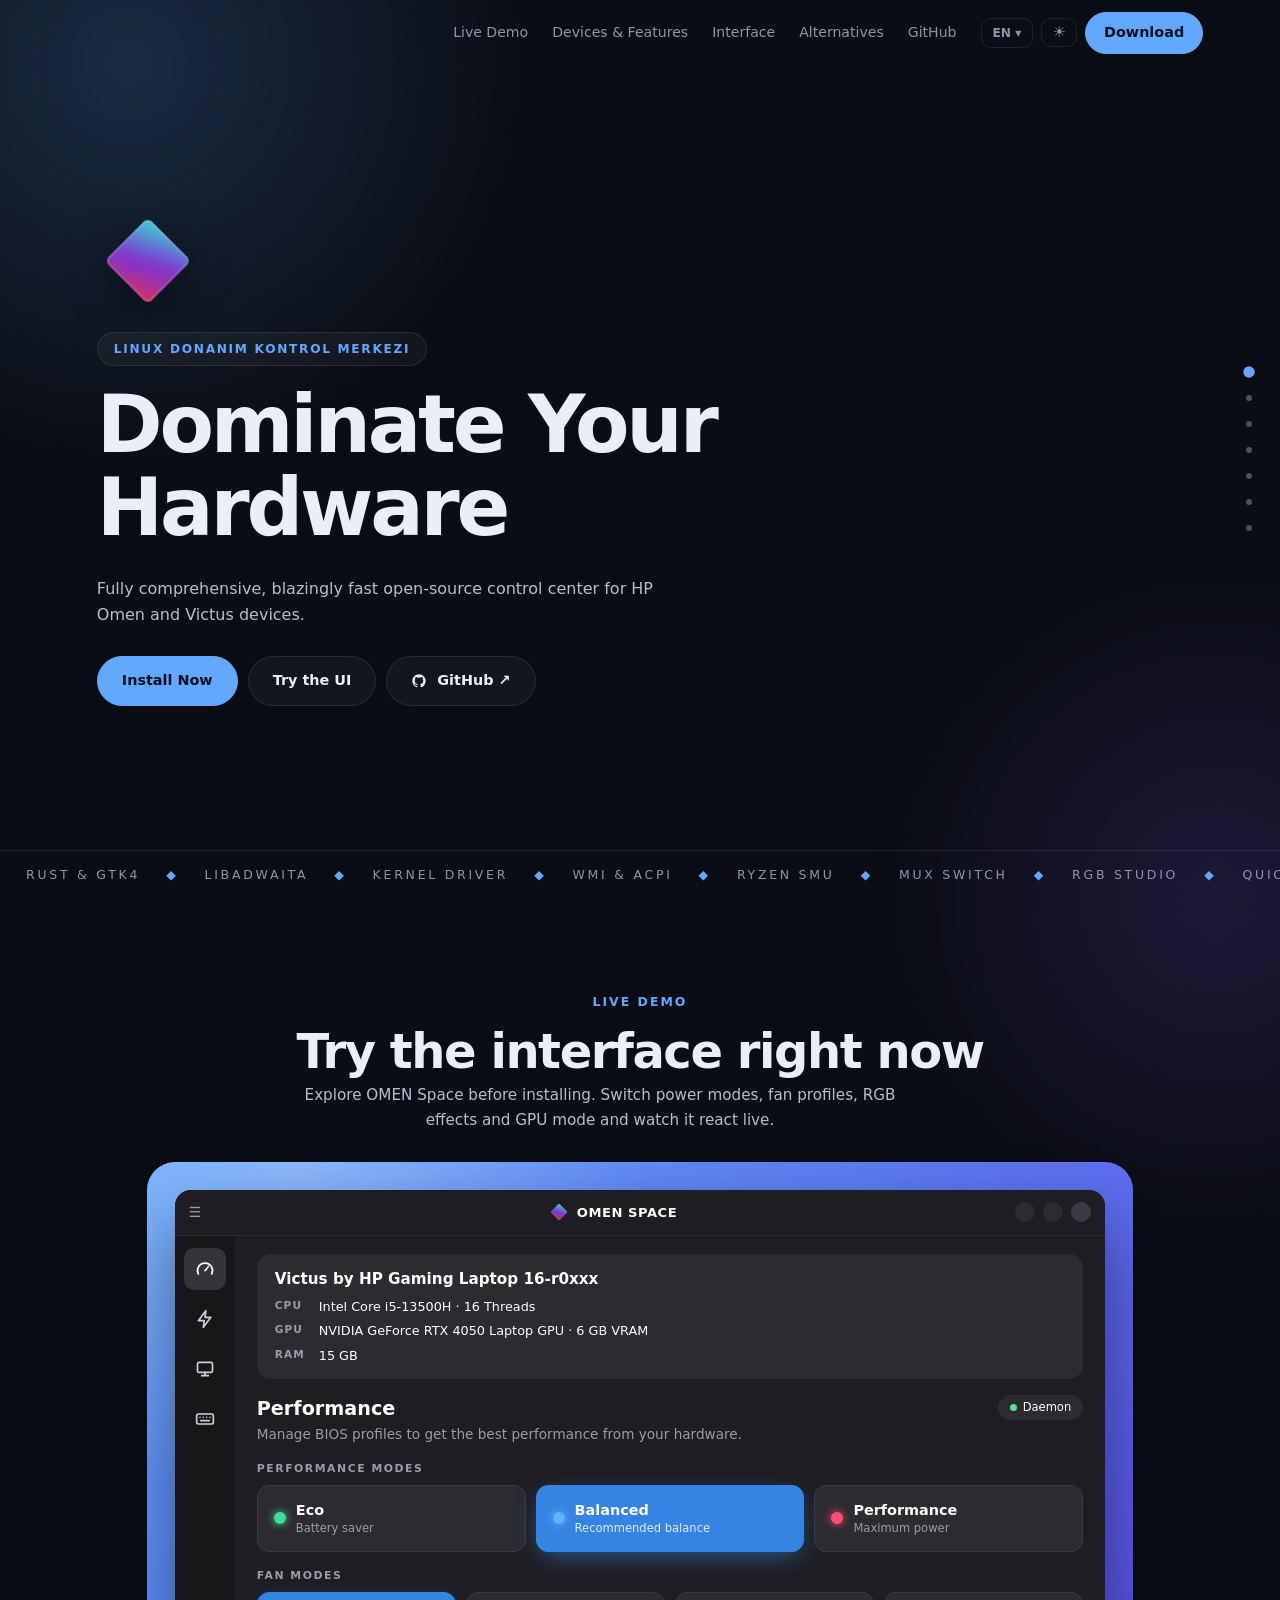
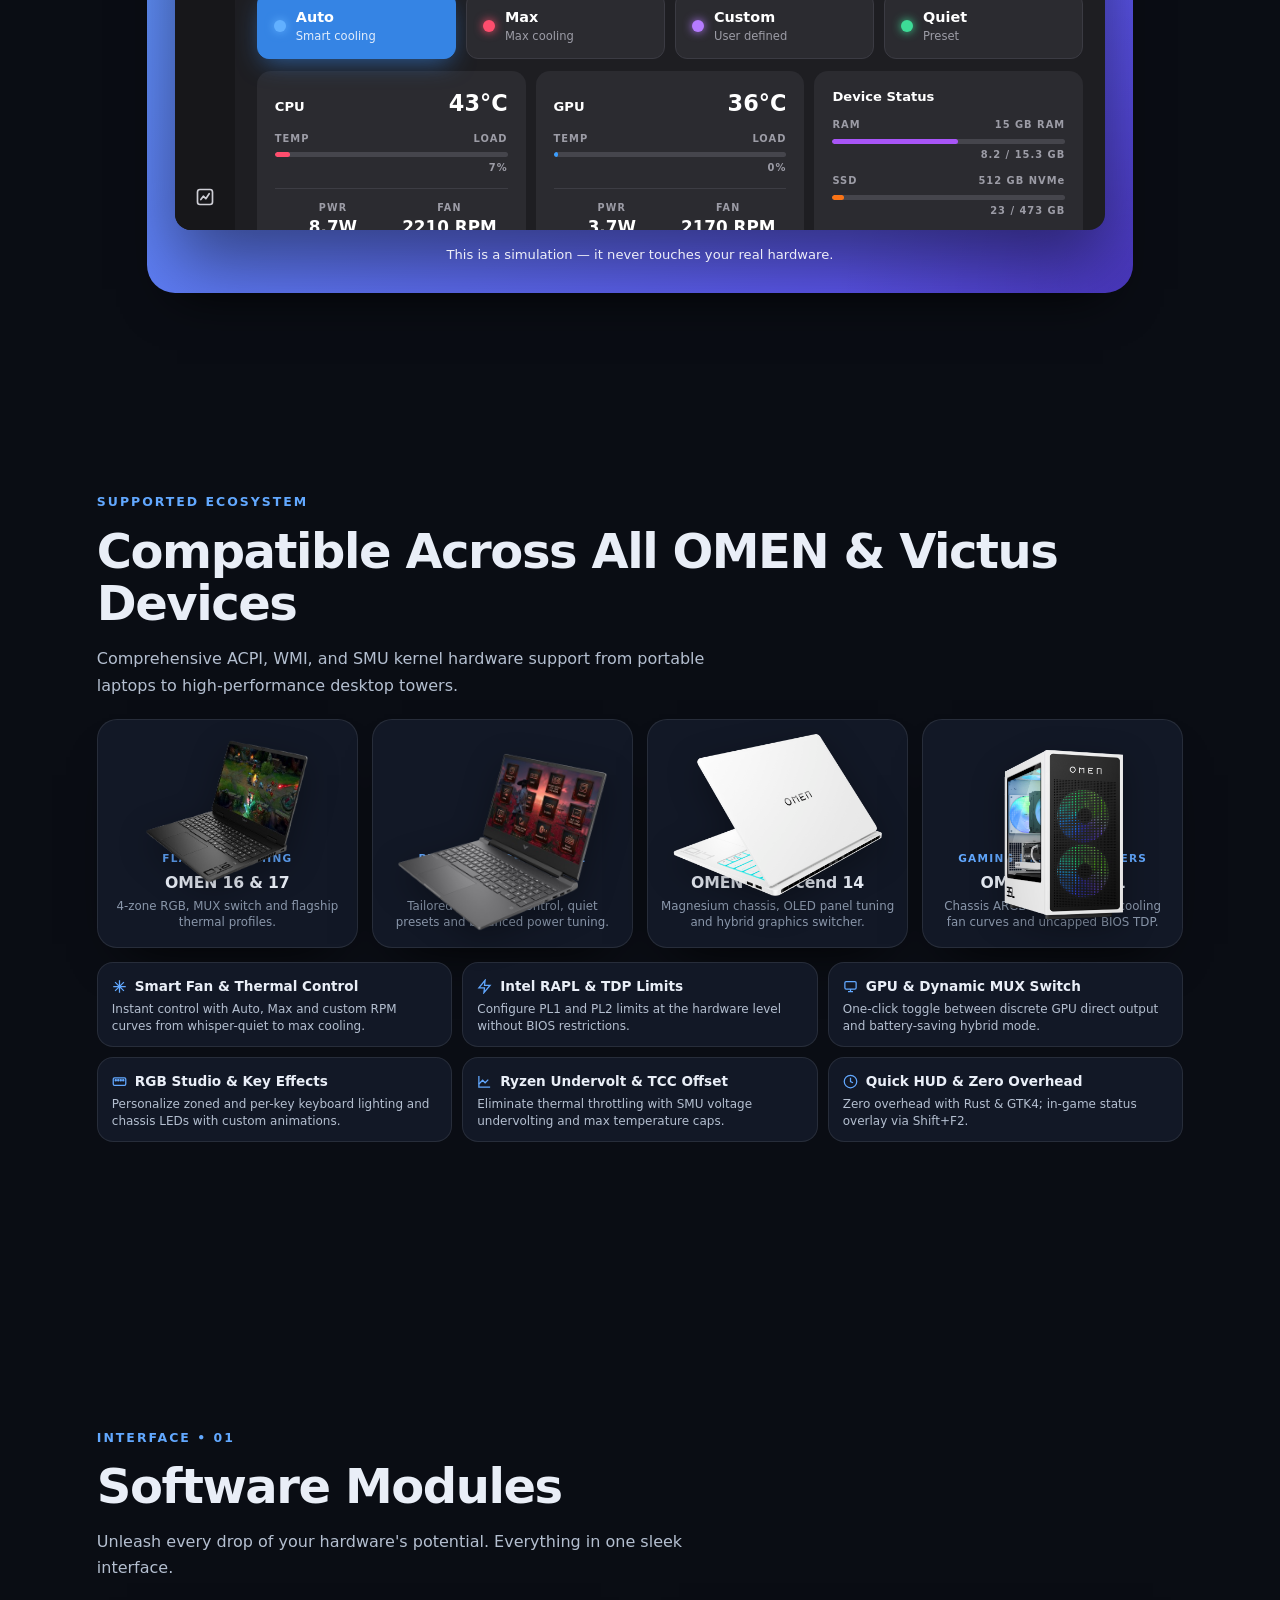
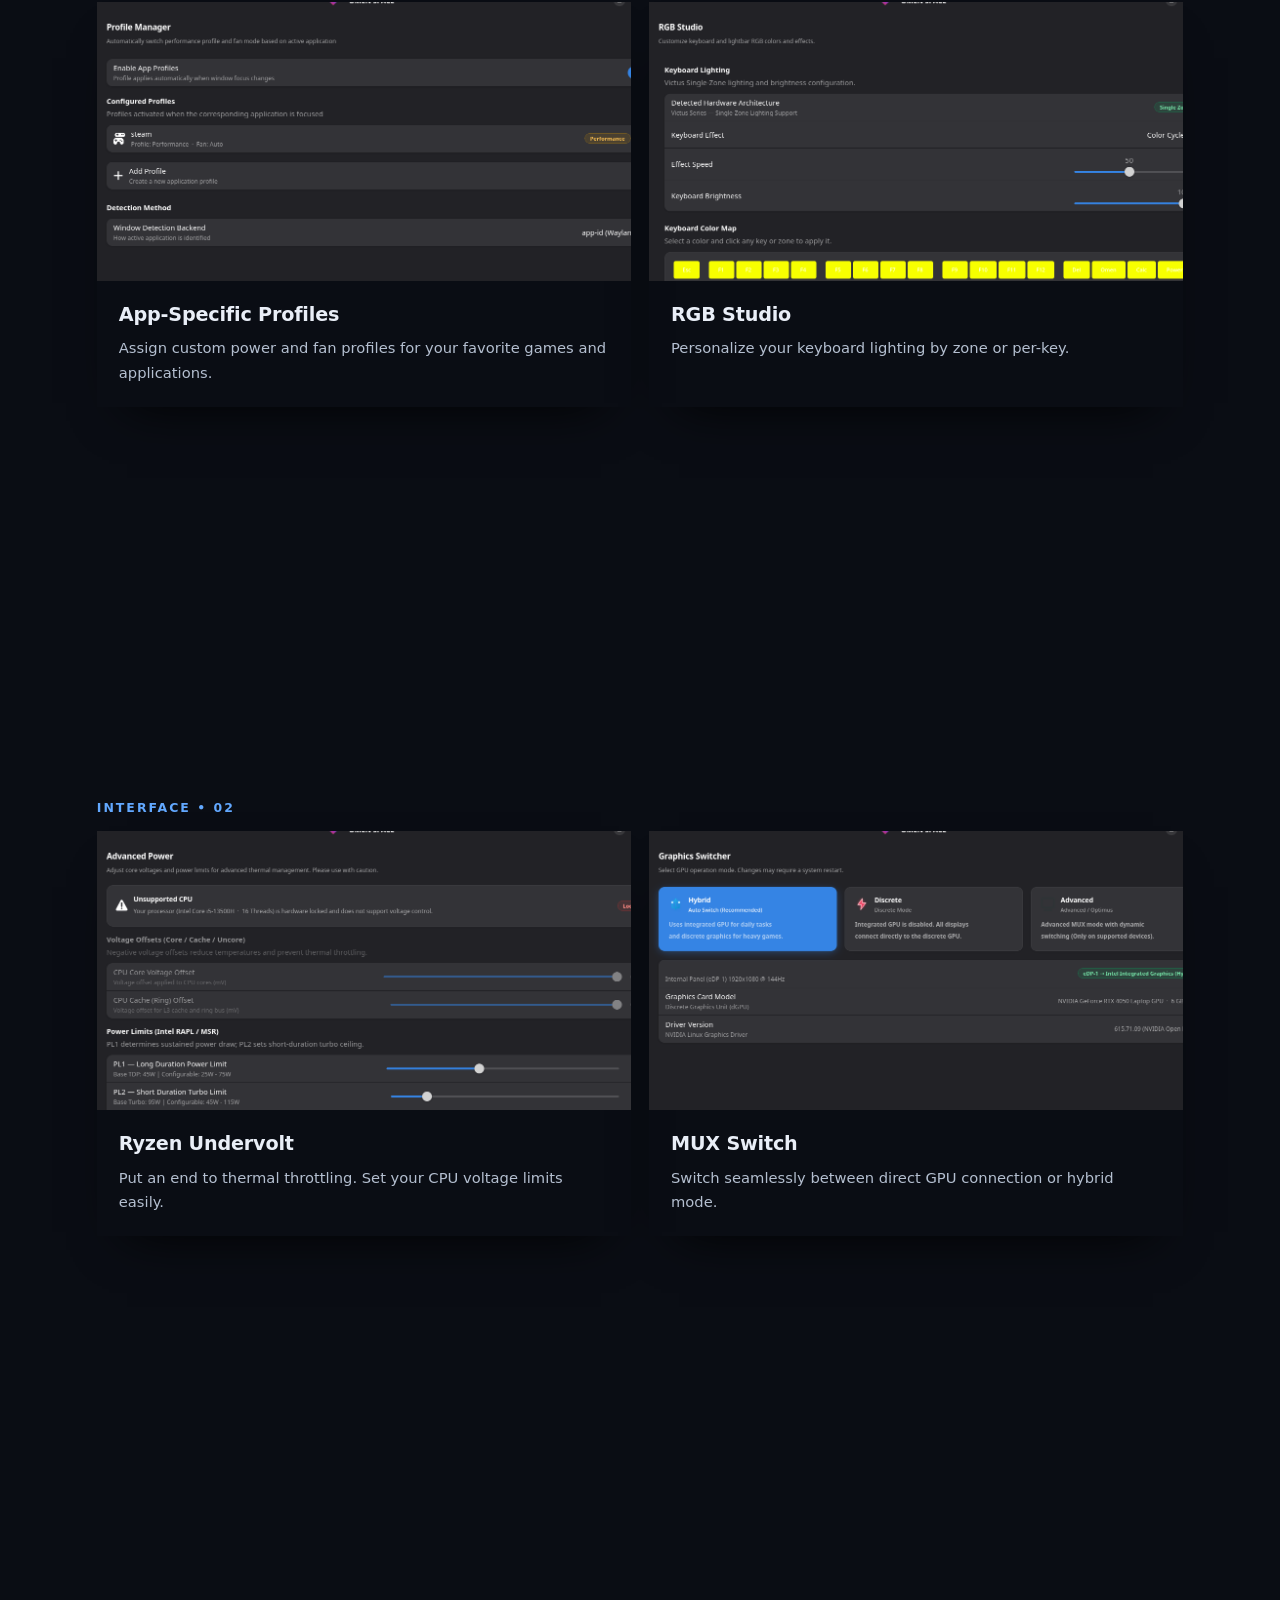
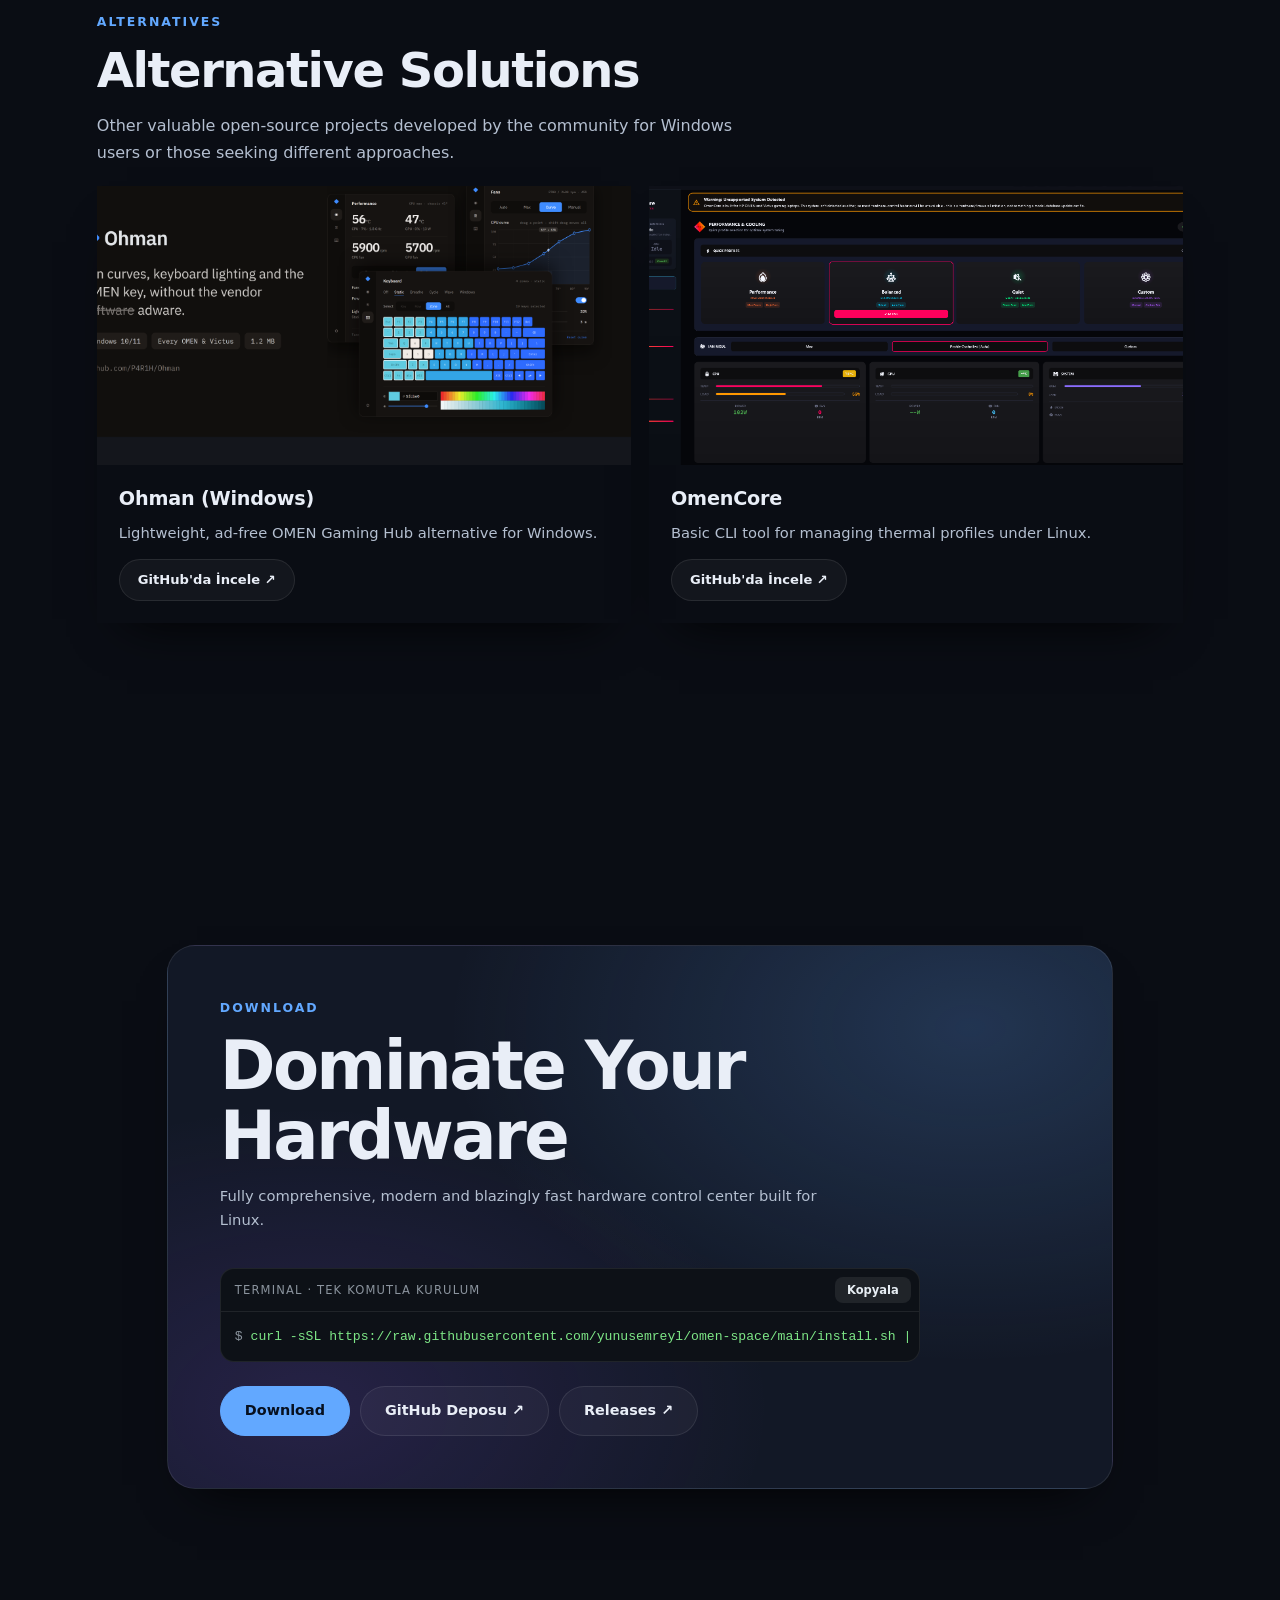
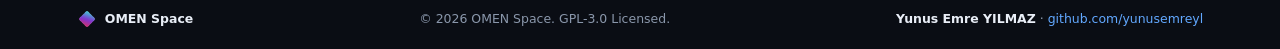
==== commit 5f08ca02: "feat: remove hero and install AI images, showcase full device lineup with hardware capabilities on s" ====
--- a/index.html
+++ b/index.html
@@ -25,9 +25,9 @@
     <b id="lw">OMEN Space</b>
   </a>
   <nav>
-    <a href="#about" data-i18n="nav.about">Nedir?</a>
     <a href="#demo" data-i18n="nav.demo">Canlı Demo</a>
-    <a href="#features" data-i18n="nav.features">Özellikler</a>
+    <a href="#devices" data-i18n="nav.devices">Cihazlar & Özellikler</a>
+    <a href="#features" data-i18n="nav.features">Arayüz</a>
     <a href="#alternatives" data-i18n="nav.alternatives">Alternatifler</a>
     <a href="https://github.com/yunusemreyl/omen-space" target="_blank" rel="noopener" data-i18n="nav.github">GitHub</a>
     <div class="tools">
@@ -52,9 +52,9 @@
 
 <!-- MOBILE MENU -->
 <div id="menu">
-  <a href="#about" data-i18n="nav.about">Nedir?</a>
   <a href="#demo" data-i18n="nav.demo">Canlı Demo</a>
-  <a href="#features" data-i18n="nav.features">Özellikler</a>
+  <a href="#devices" data-i18n="nav.devices">Cihazlar & Özellikler</a>
+  <a href="#features" data-i18n="nav.features">Arayüz</a>
   <a href="#alternatives" data-i18n="nav.alternatives">Alternatifler</a>
   <a href="install.html" data-i18n="nav.download">İndir</a>
   <a href="https://github.com/yunusemreyl/omen-space" target="_blank" rel="noopener" data-i18n="nav.github">GitHub</a>
@@ -72,7 +72,6 @@
 
 <!-- SLIDE 1: HERO -->
 <section id="hero" class="slide"><span id="top"></span>
-  <img class="hero-bg" src="images/hero-dashboard.jpg" alt="OMEN Space Dashboard" width="1920" height="1080" fetchpriority="high">
   <div class="hero-in">
     <div>
       <div class="ph" id="ph"></div>
@@ -234,35 +233,92 @@
   </div>
 </section>
 
-<!-- SLIDE 3: ABOUT / WHY OMEN SPACE -->
-<section id="about" class="slide">
-  <div class="wrap">
-    <div class="split">
-      <div class="prod zoom rv">
-        <img src="images/omen_laptop.png" alt="OMEN Laptop Hardware Control" width="600" height="420" loading="lazy">
-      </div>
-      <div>
-        <div class="lbl rv"><span data-i18n="nav.about">Nedir?</span></div>
-        <h2 class="rv" data-i18n="about.title">Neden OMEN Space?</h2>
-        <p class="rv" data-i18n="about.desc">OMEN Gaming Hub'ın Linux'ta olmamasının getirdiği tüm kısıtlamaları kaldırıyoruz. Cihazınızın fan devrinden işlemci voltajına kadar her detayı elinizin altına alıyoruz.</p>
-        <div class="stats">
-          <div class="card stat rv">
-            <h3 data-i18n="about.stat1.title">4+</h3>
-            <p data-i18n="about.stat1.desc">Farklı Kontrol Modülü</p>
-          </div>
-          <div class="card stat rv" style="--d:.08s">
-            <h3 data-i18n="about.stat2.title">%100</h3>
-            <p data-i18n="about.stat2.desc">Açık Kaynak Kodlu</p>
-          </div>
-          <div class="card stat rv" style="--d:.16s">
-            <h3 data-i18n="about.stat3.title">~0</h3>
-            <p data-i18n="about.stat3.desc">Sistem Kaynağı Tüketimi</p>
-          </div>
-          <div class="card stat rv" style="--d:.24s">
-            <h3 data-i18n="about.stat4.title">∞</h3>
-            <p data-i18n="about.stat4.desc">Kişiselleştirme İmkanı</p>
-          </div>
-        </div>
+<!-- SLIDE 3: SUPPORTED DEVICES & HARDWARE CAPABILITIES -->
+<section id="devices" class="slide"><span id="about"></span>
+  <div class="wrap">
+    <div class="lbl rv"><span data-i18n="devices.badge">DESTEKLENEN EKOSİSTEM</span></div>
+    <h2 class="rv" data-i18n="devices.title">Tüm OMEN ve Victus Cihazlarıyla Uyumlu</h2>
+    <p class="sec-desc rv" data-i18n="devices.desc">Dizüstü bilgisayarlardan yüksek performanslı masaüstü sistemlere kadar tüm HP oyuncu ailesinde kusursuz ACPI, WMI ve SMU donanım desteği.</p>
+
+    <!-- Devices Grid -->
+    <div class="dev-grid rv">
+      <article class="dev-card zoom-trigger">
+        <div class="dev-img"><img src="images/omen_laptop.png" alt="OMEN 16 & 17" loading="lazy"></div>
+        <div class="dev-tag" data-i18n="devices.omen.tag">Amiral Gemisi Oyuncu</div>
+        <h3 data-i18n="devices.omen.title">OMEN 16 & 17</h3>
+        <p class="dev-sub" data-i18n="devices.omen.desc">4 bölgeli RGB, MUX switch ve üst düzey termal profiller.</p>
+      </article>
+
+      <article class="dev-card zoom-trigger" style="--d:.08s">
+        <div class="dev-img"><img src="images/victus_laptop.png" alt="Victus 15 & 16" loading="lazy"></div>
+        <div class="dev-tag" data-i18n="devices.victus.tag">Performans & F/P</div>
+        <h3 data-i18n="devices.victus.title">Victus 15 & 16</h3>
+        <p class="dev-sub" data-i18n="devices.victus.desc">Özel Victus fan denetimi, sessiz mod ve dengeli güç optimizasyonu.</p>
+      </article>
+
+      <article class="dev-card zoom-trigger" style="--d:.16s">
+        <div class="dev-img"><img src="images/transcend14.png" alt="OMEN Transcend 14" loading="lazy"></div>
+        <div class="dev-tag" data-i18n="devices.transcend.tag">Ultra İnce & OLED</div>
+        <h3 data-i18n="devices.transcend.title">OMEN Transcend 14</h3>
+        <p class="dev-sub" data-i18n="devices.transcend.desc">Hafif magnezyum kasa, OLED uyumu ve hibrit grafik desteği.</p>
+      </article>
+
+      <article class="dev-card zoom-trigger" style="--d:.24s">
+        <div class="dev-img"><img src="images/omen35l.png" alt="OMEN 35L & 45L" loading="lazy"></div>
+        <div class="dev-tag" data-i18n="devices.desktop.tag">Masaüstü Canavarları</div>
+        <h3 data-i18n="devices.desktop.title">OMEN 35L & 45L</h3>
+        <p class="dev-sub" data-i18n="devices.desktop.desc">Kasa ARGB aydınlatma, sıvı soğutma fan eğrileri ve BIOS kısıtsız TDP.</p>
+      </article>
+    </div>
+
+    <!-- Hardware Capabilities Underneath -->
+    <div class="cap-grid rv" style="--d:.28s">
+      <div class="cap-card">
+        <div class="cap-h">
+          <svg viewBox="0 0 24 24" fill="none" stroke="currentColor" stroke-width="2"><path d="M12 2v20M2 12h20M4.93 4.93l14.14 14.14M4.93 19.07l14.14-14.14"/></svg>
+          <span data-i18n="cap.1.title">Akıllı Fan & Termal Denetim</span>
+        </div>
+        <p class="cap-desc" data-i18n="cap.1.desc">Auto, Max ve devir bazlı özel RPM kontrolü ile serin ve sessiz çalışma.</p>
+      </div>
+
+      <div class="cap-card">
+        <div class="cap-h">
+          <svg viewBox="0 0 24 24" fill="none" stroke="currentColor" stroke-width="2"><polygon points="13 2 3 14 12 14 11 22 21 10 12 10 13 2"/></svg>
+          <span data-i18n="cap.2.title">Intel RAPL & TDP Limitleri</span>
+        </div>
+        <p class="cap-desc" data-i18n="cap.2.desc">PL1 ve PL2 güç sınırlarını BIOS kısıtlamalarına takılmadan özgürce belirleyin.</p>
+      </div>
+
+      <div class="cap-card">
+        <div class="cap-h">
+          <svg viewBox="0 0 24 24" fill="none" stroke="currentColor" stroke-width="2"><rect x="3" y="4" width="18" height="12" rx="2"/><path d="M8 20h8M12 16v4"/></svg>
+          <span data-i18n="cap.3.title">GPU & Dinamik MUX Switch</span>
+        </div>
+        <p class="cap-desc" data-i18n="cap.3.desc">Harici GPU doğrudan ekran bağlantısı veya pil tasarrufu için Hibrit grafik geçişi.</p>
+      </div>
+
+      <div class="cap-card">
+        <div class="cap-h">
+          <svg viewBox="0 0 24 24" fill="none" stroke="currentColor" stroke-width="2"><rect x="2" y="6" width="20" height="12" rx="2"/><circle cx="6" cy="10" r="1"/><circle cx="10" cy="10" r="1"/><circle cx="14" cy="10" r="1"/><circle cx="18" cy="10" r="1"/></svg>
+          <span data-i18n="cap.4.title">RGB Stüdyo & Klavye</span>
+        </div>
+        <p class="cap-desc" data-i18n="cap.4.desc">Bölgesel ve tuş bazlı klavye ile kasa LED'lerini özel renk ve efektlerle kişiselleştirin.</p>
+      </div>
+
+      <div class="cap-card">
+        <div class="cap-h">
+          <svg viewBox="0 0 24 24" fill="none" stroke="currentColor" stroke-width="2"><path d="M3 3v18h18"/><path d="M18 9l-5 5-4-4-6 6"/></svg>
+          <span data-i18n="cap.5.title">Ryzen Undervolt & TCC</span>
+        </div>
+        <p class="cap-desc" data-i18n="cap.5.desc">Isınma ve throttling sorunlarına son veren voltaj düşürme ve tepe sıcaklık tavanı belirleme.</p>
+      </div>
+
+      <div class="cap-card">
+        <div class="cap-h">
+          <svg viewBox="0 0 24 24" fill="none" stroke="currentColor" stroke-width="2"><circle cx="12" cy="12" r="10"/><polyline points="12 6 12 12 16 14"/></svg>
+          <span data-i18n="cap.6.title">Quick HUD & Sıfır Kaynak</span>
+        </div>
+        <p class="cap-desc" data-i18n="cap.6.desc">Rust & GTK4 ile ~0 CPU/RAM tüketimi; Shift+F2 kısayolu ile oyun içi hızlı durum katmanı.</p>
       </div>
     </div>
   </div>
@@ -343,11 +399,10 @@
   </div>
 </section>
 
-<!-- SLIDE 7: INSTALL & CTA -->
+<!-- SLIDE 6: INSTALL & CTA -->
 <section id="install" class="slide">
   <div class="wrap">
-    <div class="zoom cpanel rv">
-      <img src="images/hero-dashboard.jpg" alt="" loading="lazy">
+    <div class="cpanel rv">
       <div class="lbl"><span data-i18n="nav.download">Kurulum</span></div>
       <div class="big" data-i18n="hero.title">Donanımınıza Hükmedin</div>
       <p class="sub" data-i18n="install.omenspace.desc">Linux üzerinde geliştirilmiş tam kapsamlı, modern ve inanılmaz hızlı donanım kontrol merkezi.</p>
--- a/assets/css/site.css
+++ b/assets/css/site.css
@@ -54,10 +54,8 @@
 @media(max-width:1020px){nav>a,nav>.tools,nav>.dl{display:none}#burger{display:block}}
 @media(min-width:1021px){#menu{display:none}}
 
-/* header over hero image (index only) */
+/* header over hero */
 .snap header:not(.s){background:transparent}
-.snap header:not(.s) nav>a,.snap header:not(.s) .tg,.snap header:not(.s) .dd-t{color:#fff;border-color:rgba(255,255,255,.3)}
-.snap header:not(.s) #burger i{background:#fff}
 
 /* slides */
 .slide{position:relative;display:flex;flex-direction:column;justify-content:center;padding:92px 0 56px}
@@ -80,39 +78,32 @@
 .lbl{font-size:.78rem;font-weight:700;letter-spacing:.16em;text-transform:uppercase;color:var(--acc);margin-bottom:12px}
 h1{font-size:clamp(2.4rem,6.2vw,5.2rem);line-height:1.04;letter-spacing:-.04em;font-weight:800}
 h2{font-size:clamp(1.7rem,3.8vw,3rem);line-height:1.1;letter-spacing:-.03em;font-weight:800;margin-bottom:16px}
-.sec-desc{color:var(--txt2);max-width:620px;margin-bottom:24px}
+.sec-desc{color:var(--txt2);max-width:640px;margin-bottom:20px}
 .btns{display:flex;gap:10px;flex-wrap:wrap}
 .btn{display:inline-flex;align-items:center;gap:8px;padding:12px 24px;border:1px solid var(--line);border-radius:999px;font-weight:700;font-size:.9rem;background:var(--btnbg);cursor:pointer;font-family:inherit;color:inherit;transition:transform .35s var(--ease),border-color .3s,background .3s,color .3s,filter .3s}
 .btn:hover{transform:translateY(-3px);border-color:var(--acc);color:var(--acc)}
 .btn.main{background:var(--acc);border-color:var(--acc);color:var(--on)}
 .btn.main:hover{filter:brightness(1.1);color:var(--on)}
 
-/* hero */
+/* hero (clean typography, no photo background) */
 #hero{padding:100px 0 84px;overflow:hidden}
-.hero-bg{position:absolute;inset:0;width:100%;height:100%;object-fit:cover;object-position:60% center;z-index:0;animation:bgzoom 2.4s var(--ease) both}
-@keyframes bgzoom{from{transform:scale(1.14)}}
-#hero::before{content:"";position:absolute;inset:0;z-index:1;background:linear-gradient(90deg,rgba(4,8,16,.9),rgba(4,8,16,.55) 60%,rgba(4,8,16,.35)),linear-gradient(0deg,rgba(4,8,16,.6),transparent 40%)}
-.hero-in{max-width:1240px;margin:auto;padding:0 var(--pad);width:100%;position:relative;z-index:2;color:#fff}
-.hero-in>div{max-width:690px}
+.hero-in{max-width:1240px;margin:auto;padding:0 var(--pad);width:100%;position:relative;z-index:2;color:var(--txt)}
+.hero-in>div{max-width:720px}
 .ph{width:clamp(70px,8vw,104px);aspect-ratio:1;visibility:hidden;margin-bottom:20px}
 #av{position:fixed;top:0;left:0;z-index:85;display:block;transform-origin:0 0;will-change:transform;animation:fade 1.1s .5s both}
 #av img{width:100%;height:100%;object-fit:contain;filter:drop-shadow(0 10px 24px rgba(0,0,0,.45))}
 @keyframes fade{from{opacity:0}}
-.tag{display:inline-block;font-size:.76rem;font-weight:700;letter-spacing:.14em;text-transform:uppercase;color:#bcd8ff;padding:6px 16px;border:1px solid rgba(255,255,255,.28);border-radius:999px;background:rgba(255,255,255,.08);margin-bottom:18px;animation:up .9s .15s var(--ease) both}
+.tag{display:inline-block;font-size:.76rem;font-weight:700;letter-spacing:.14em;text-transform:uppercase;color:var(--acc);padding:6px 16px;border:1px solid var(--line);border-radius:999px;background:var(--btnbg);margin-bottom:18px;animation:up .9s .15s var(--ease) both}
 h1 .ln{display:block;overflow:hidden;padding-bottom:.08em}
 h1 .ln>span{display:block;animation:rise 1.1s .25s var(--ease) both}
 @keyframes rise{from{transform:translate3d(0,110%,0)}}
 @keyframes up{from{opacity:0;transform:translate3d(0,20px,0)}}
-.lead{max-width:540px;color:rgba(255,255,255,.85);margin:20px 0 28px;font-size:clamp(.96rem,1.25vw,1.1rem);animation:up 1s .5s var(--ease) both}
+.lead{max-width:560px;color:var(--txt2);margin:20px 0 28px;font-size:clamp(.98rem,1.25vw,1.15rem);animation:up 1s .5s var(--ease) both}
 .hero-in .btns{animation:up 1s .65s var(--ease) both}
-#hero .btn:not(.main){color:#fff;border-color:rgba(255,255,255,.4);background:rgba(255,255,255,.1)}
-#hero .btn:not(.main):hover{border-color:#bcd8ff;color:#bcd8ff}
-#hero .btn.main{background:#fff;border-color:#fff;color:#0a1426}
-#hero .btn.main:hover{color:#0a1426;filter:none;background:#e6f0ff}
-.mq{position:absolute;z-index:2;left:0;right:0;bottom:0;overflow:hidden;border-top:1px solid rgba(255,255,255,.18);padding:14px 0}
+.mq{position:absolute;z-index:2;left:0;right:0;bottom:0;overflow:hidden;border-top:1px solid var(--line);padding:14px 0}
 .mq div{display:flex;width:max-content;animation:mq 32s linear infinite}
-.mq span{padding:0 26px;font-size:.78rem;letter-spacing:.22em;color:rgba(255,255,255,.7);white-space:nowrap}
-.mq span.d{padding:0;color:#8cc0ff}
+.mq span{padding:0 26px;font-size:.78rem;letter-spacing:.22em;color:var(--mut);white-space:nowrap}
+.mq span.d{padding:0;color:var(--acc)}
 @keyframes mq{to{transform:translate3d(-50%,0,0)}}
 [dir=rtl] .mq div{direction:ltr}
 @media(max-width:900px){.ph{width:70px;margin-bottom:12px}.lead{margin:14px 0 20px}}
@@ -125,18 +116,38 @@
 .demo-stage{position:relative;border-radius:var(--r);padding:clamp(10px,2.4vw,26px);background:linear-gradient(135deg,var(--acc),#6a4cff);box-shadow:var(--shadow)}
 .demo-hint{text-align:center;color:var(--mut);font-size:.82rem;margin-top:12px}
 
-/* about */
-.split{display:grid;grid-template-columns:.9fr 1.1fr;gap:clamp(24px,5vw,72px);align-items:center}
-.prod{height:clamp(280px,60svh,520px);background:radial-gradient(80% 80% at 50% 40%,#2a3a5e,#0b1220);box-shadow:var(--shadow);display:grid;place-items:center}
-.prod img{width:92%;height:auto;max-height:92%;object-fit:contain;transform:scale(1.12);filter:drop-shadow(0 30px 30px rgba(0,0,0,.5))}
-.slide.act .prod img{transform:none}
-.split p{color:var(--txt2);margin-bottom:22px}
-.stats{display:grid;grid-template-columns:1fr 1fr;gap:12px}
-.card{background:var(--card);border:1px solid var(--line);border-radius:22px;padding:22px;transition:transform .45s var(--ease),border-color .3s,background .5s}
-@media(hover:hover){.card:hover{transform:translateY(-6px);border-color:var(--acc)}}
-.stat h3{font-size:clamp(1.6rem,3vw,2.3rem);letter-spacing:-.03em;line-height:1.1;color:var(--acc);margin-bottom:2px}
-.stat p{margin:0;font-size:.85rem;color:var(--mut)}
-@media(max-width:820px){.split{grid-template-columns:1fr;gap:18px}.prod{height:clamp(150px,26svh,260px)}.split p{margin-bottom:14px}.stat{padding:14px 16px}}
+/* slide 3: devices showcase & hardware capabilities */
+#devices .wrap{max-width:1240px}
+.dev-grid{display:grid;grid-template-columns:repeat(4,1fr);gap:14px;margin-bottom:14px}
+.dev-card{background:var(--card);border:1px solid var(--line);border-radius:20px;padding:14px 12px 16px;display:flex;flex-direction:column;align-items:center;text-align:center;box-shadow:var(--shadow);transition:transform .35s var(--ease),border-color .3s}
+.dev-card:hover{transform:translateY(-6px);border-color:var(--acc)}
+.dev-img{width:100%;height:clamp(85px,12svh,130px);display:grid;place-items:center;margin-bottom:8px}
+.dev-img img{max-height:100%;max-width:92%;object-fit:contain;filter:drop-shadow(0 10px 16px rgba(0,0,0,.3));transition:transform .4s var(--ease)}
+.dev-card:hover .dev-img img{transform:scale(1.08)}
+.dev-tag{font-size:.66rem;font-weight:700;letter-spacing:.12em;text-transform:uppercase;color:var(--acc);margin-bottom:3px}
+.dev-card h3{font-size:.98rem;letter-spacing:-.01em;font-weight:800;color:var(--txt);margin-bottom:3px}
+.dev-sub{font-size:.74rem;color:var(--mut);line-height:1.35}
+
+.cap-grid{display:grid;grid-template-columns:repeat(3,1fr);gap:10px}
+.cap-card{background:var(--card);border:1px solid var(--line);border-radius:16px;padding:12px 14px;transition:border-color .3s,background .3s}
+.cap-card:hover{border-color:var(--acc)}
+.cap-h{display:flex;align-items:center;gap:8px;font-size:.85rem;font-weight:700;color:var(--txt);margin-bottom:3px}
+.cap-h svg{width:15px;height:15px;color:var(--acc);flex:none}
+.cap-desc{font-size:.75rem;color:var(--txt2);line-height:1.4}
+
+@media(max-width:960px){
+  .dev-grid{grid-template-columns:repeat(2,1fr);gap:10px}
+  .cap-grid{grid-template-columns:repeat(2,1fr);gap:8px}
+  .dev-img{height:95px}
+}
+@media(max-width:580px){
+  .dev-grid{grid-template-columns:repeat(2,1fr);gap:8px}
+  .dev-card{padding:10px 8px 12px}
+  .dev-img{height:75px}
+  .dev-card h3{font-size:.86rem}
+  .dev-sub{display:none}
+  .cap-grid{grid-template-columns:1fr;gap:6px}
+}
 
 /* feature + alternative cards */
 .grid{display:grid;grid-template-columns:repeat(2,1fr);gap:18px}
@@ -152,17 +163,14 @@
 @media(hover:hover){.slide.act .pcard:hover .zoom img{transform:scale(1.06);transition-duration:1s}}
 @media(max-width:820px){.pimg{height:clamp(110px,22svh,200px)}.pbody{padding:12px 16px 16px}.pcard h4{font-size:1.05rem}.pcard p{font-size:.84rem}.pcard .btn{margin-top:8px}}
 
-/* CTA panel */
-#cta{padding-bottom:84px}
-.cpanel{min-height:clamp(320px,62svh,540px);display:flex;flex-direction:column;justify-content:flex-end;padding:clamp(24px,4.5vw,64px);color:#fff;box-shadow:var(--shadow)}
-.cpanel>img{position:absolute;inset:0}
-.cpanel::after{content:"";position:absolute;inset:0;background:linear-gradient(0deg,rgba(4,8,16,.88),rgba(4,8,16,.3) 70%)}
-.cpanel>*:not(img){position:relative;z-index:2}
-.cpanel .lbl{color:#bcd8ff}
-.big{font-size:clamp(2.1rem,6.4vw,5rem);line-height:1.04;letter-spacing:-.04em;font-weight:800;margin-bottom:14px;max-width:900px}
-.sub{color:rgba(255,255,255,.82);max-width:560px;margin-bottom:24px}
-.cpanel .btn{color:#fff;border-color:rgba(255,255,255,.35);background:rgba(255,255,255,.08)}
-.cpanel .btn.main{background:#fff;border-color:#fff;color:#0a1426}
+/* CTA / install panel (clean developer container, no AI imagery) */
+#install .wrap{max-width:1100px}
+.cpanel{position:relative;min-height:clamp(320px,56svh,500px);display:flex;flex-direction:column;justify-content:center;padding:clamp(24px,4.5vw,52px);border-radius:var(--r);border:1px solid var(--line);background:radial-gradient(85% 95% at 85% 15%,var(--orb1),transparent 65%),radial-gradient(75% 85% at 15% 85%,var(--orb2),transparent 65%),var(--card);box-shadow:var(--shadow);color:var(--txt);overflow:hidden}
+.cpanel .lbl{color:var(--acc)}
+.big{font-size:clamp(2rem,5.4vw,4.2rem);line-height:1.05;letter-spacing:-.04em;font-weight:800;margin-bottom:12px;color:var(--txt)}
+.sub{color:var(--txt2);max-width:600px;margin-bottom:20px;font-size:clamp(.92rem,1.15vw,1.04rem)}
+.cpanel .term{margin-bottom:20px;max-width:680px}
+.cpanel .btns{display:flex;gap:10px;flex-wrap:wrap}
 footer{position:absolute;left:0;right:0;bottom:0;display:flex;justify-content:space-between;align-items:center;gap:12px;flex-wrap:wrap;padding:20px var(--pad);font-size:.78rem;color:var(--mut)}
 footer a{color:var(--acc)}
 footer b{color:var(--txt);font-weight:700}
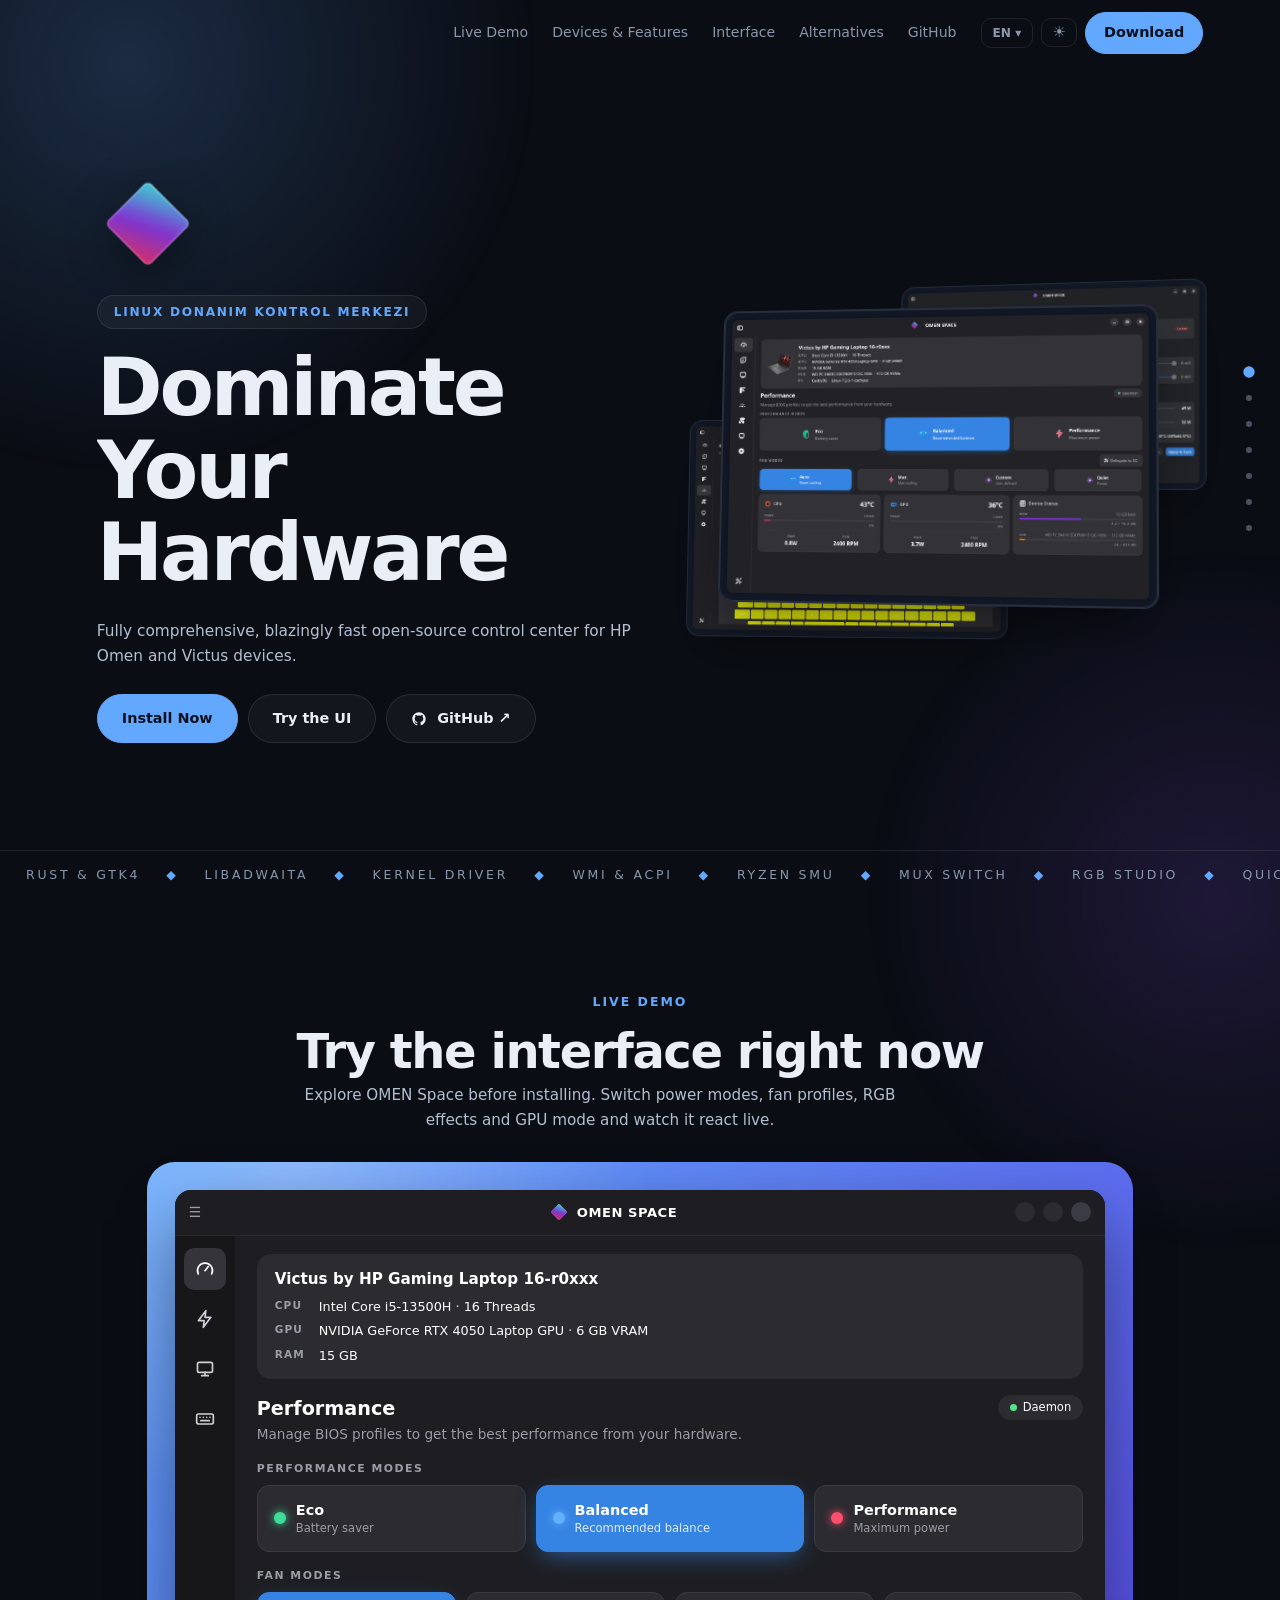
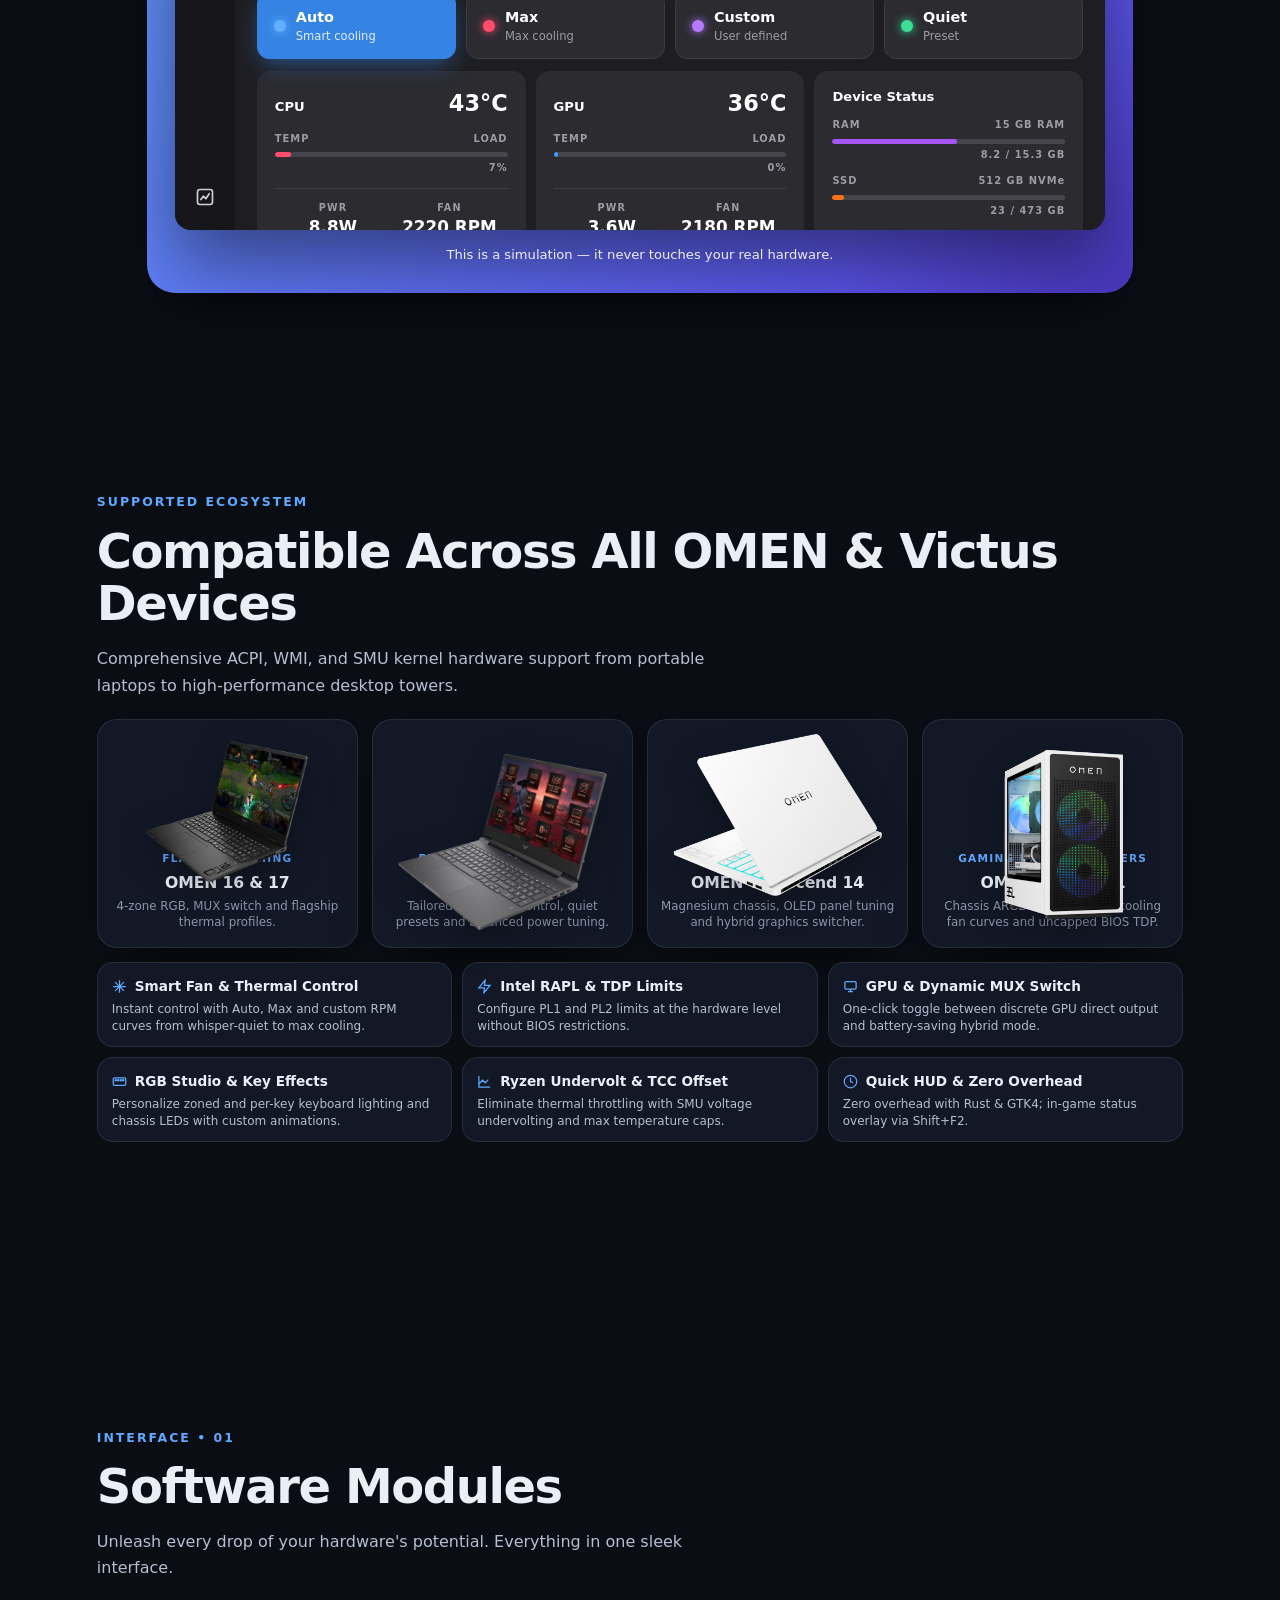
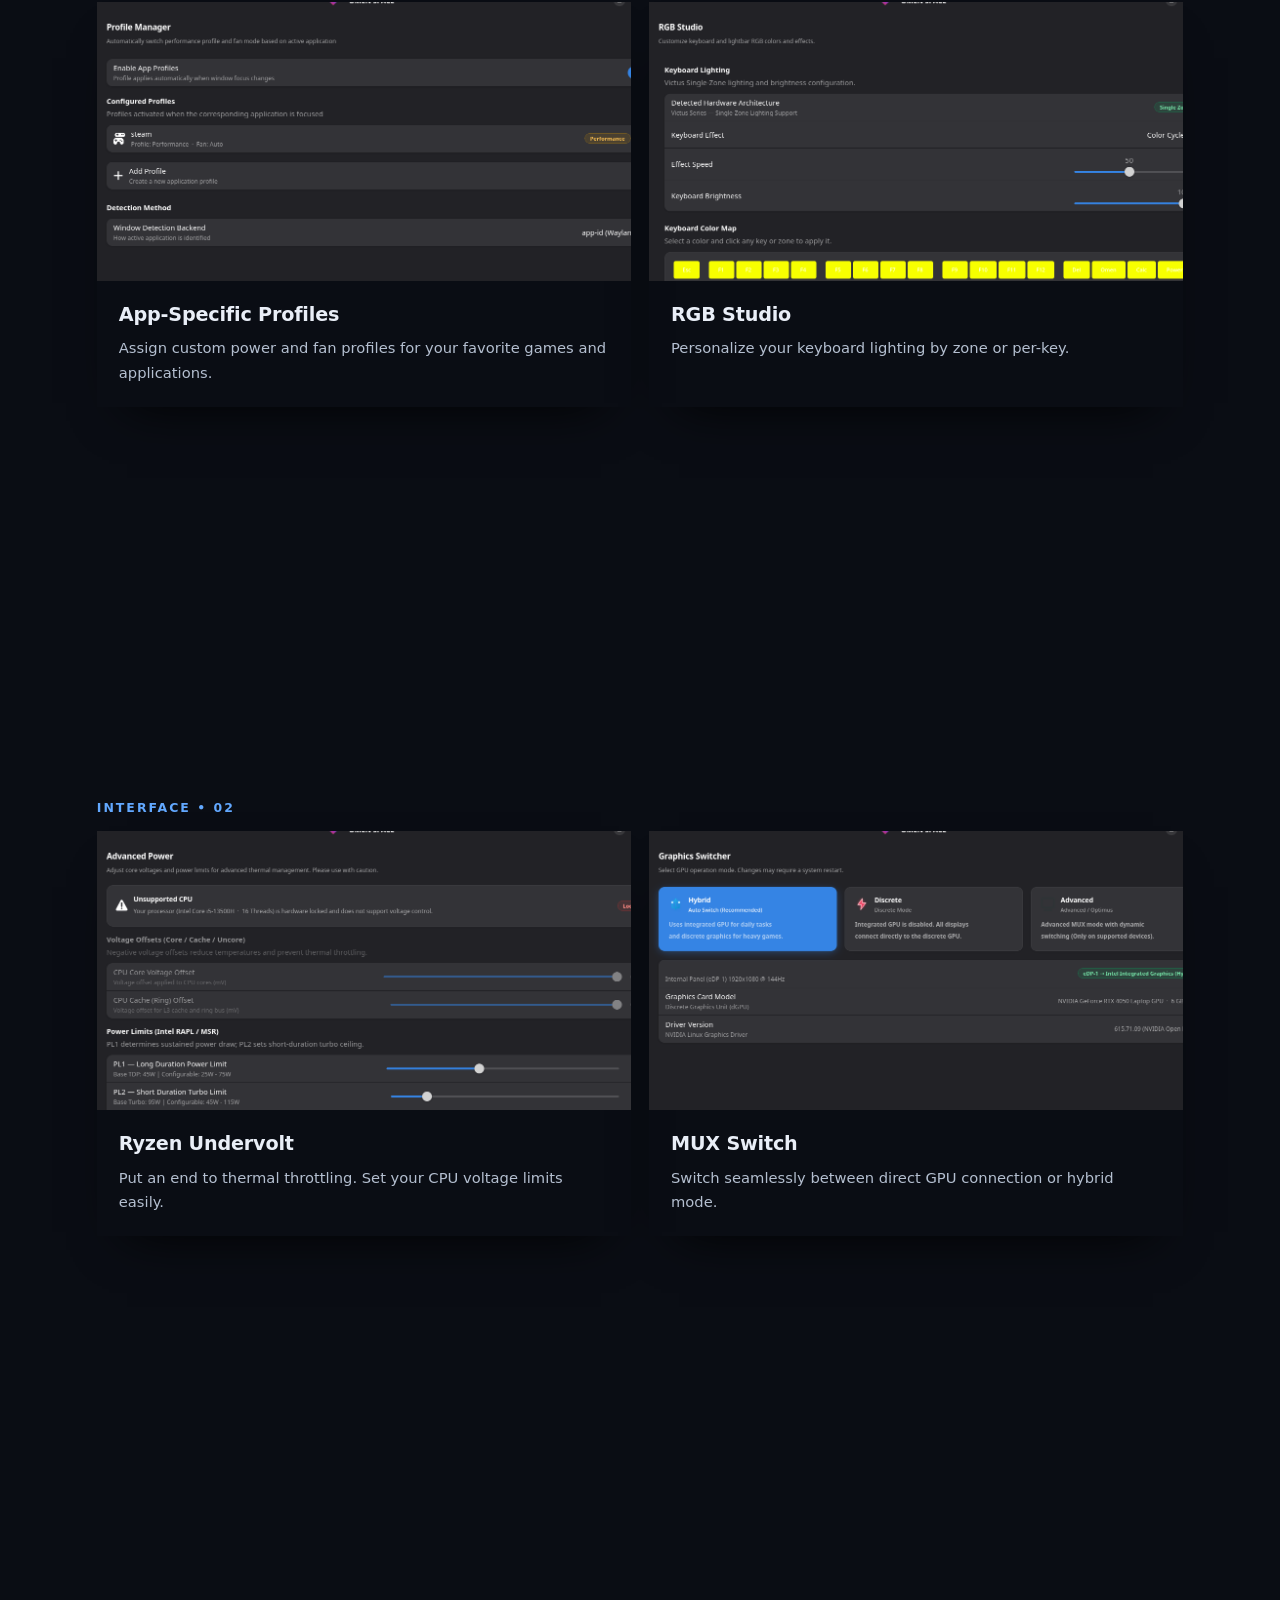
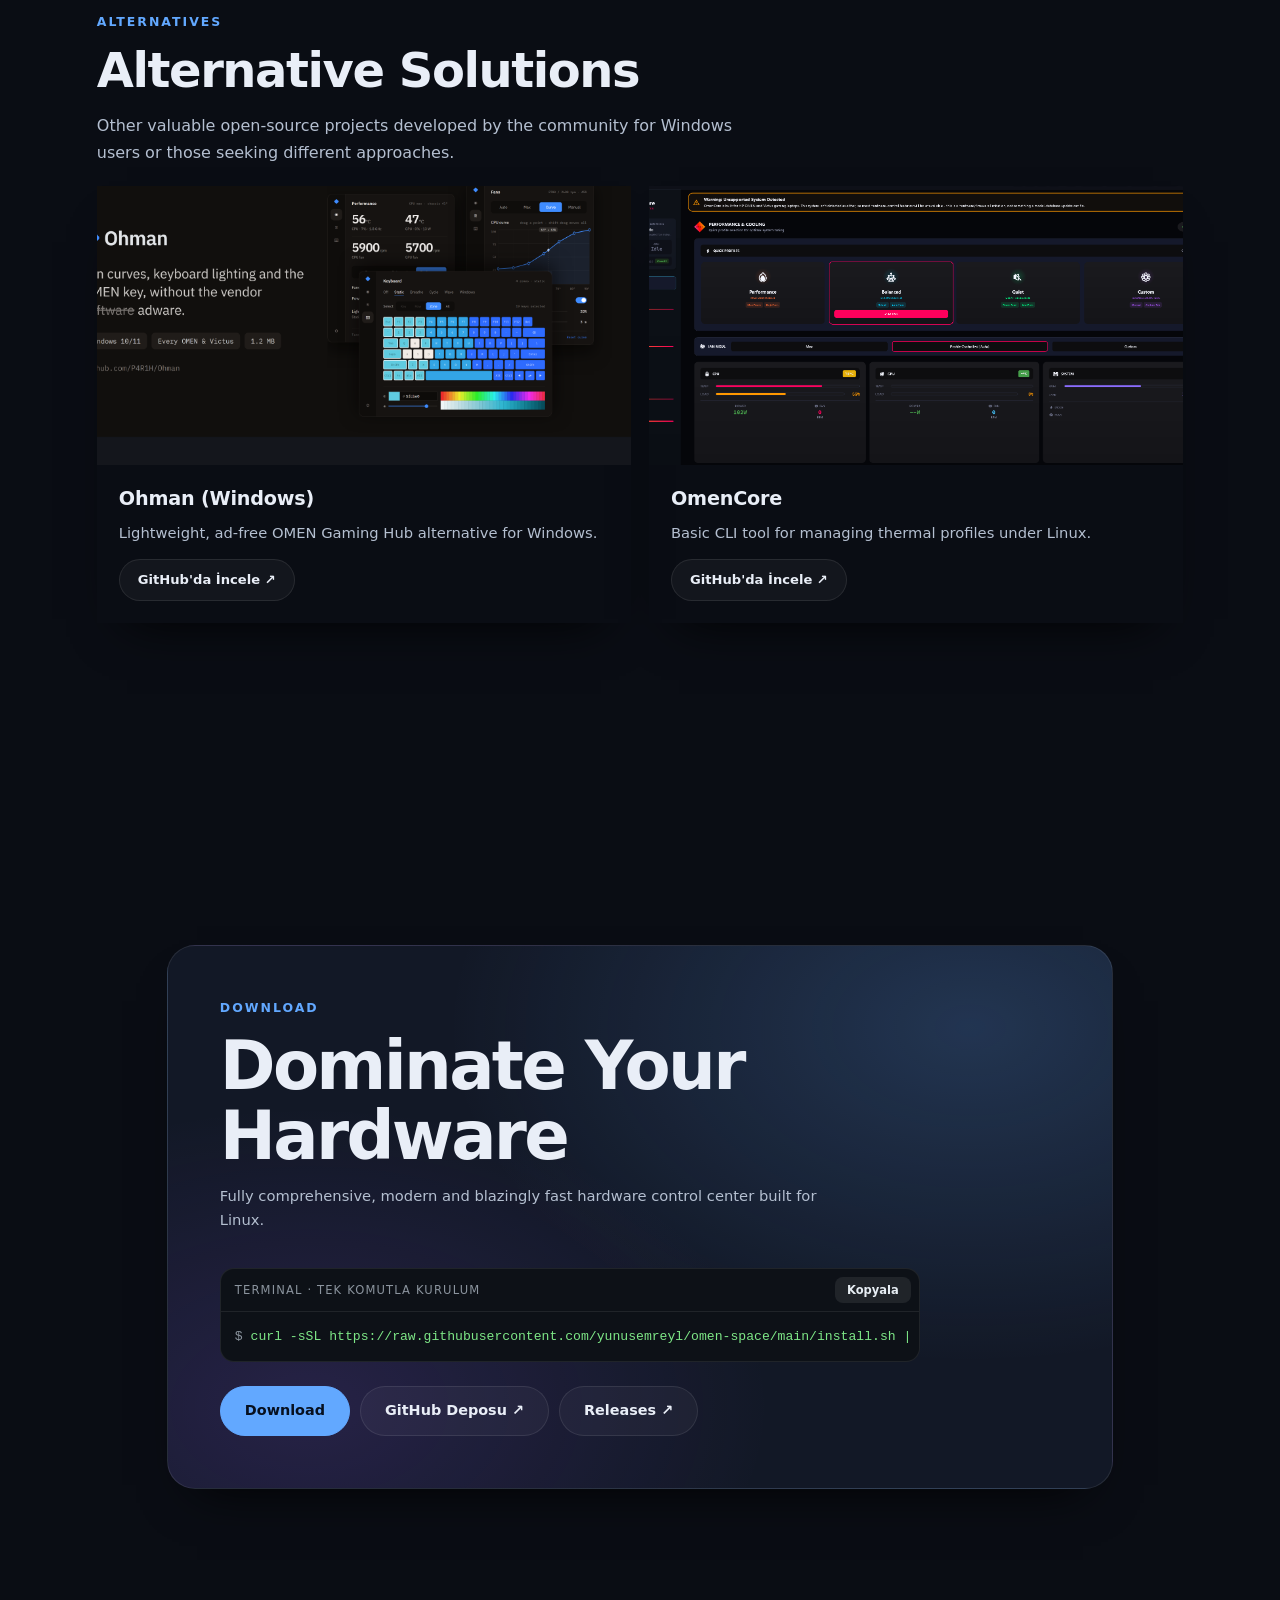
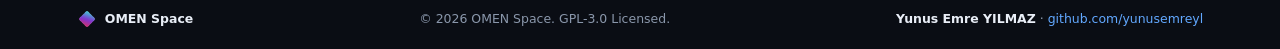
==== commit 64a60bc4: "feat: add 3D layered screenshots composition to the right of text in hero section" ====
--- a/index.html
+++ b/index.html
@@ -89,6 +89,20 @@
         </a>
       </div>
     </div>
+
+    <!-- 3D Layered Screenshots -->
+    <div class="hero-stack rv" style="--d:.25s" aria-label="OMEN Space Arayüzü">
+      <div class="hs-card hs-sub1 zoom-trigger" title="RGB Stüdyosu">
+        <img src="images/keyboardpage.png" alt="RGB Stüdyosu" loading="eager">
+      </div>
+      <div class="hs-card hs-sub2 zoom-trigger" title="Ryzen Undervolt & Güç">
+        <img src="images/undervoltpage.png" alt="Ryzen Undervolt & Güç" loading="eager">
+      </div>
+      <div class="hs-card hs-main zoom-trigger" title="OMEN Space Performans Paneli">
+        <img src="images/perfpage.png" alt="OMEN Space Performans Paneli" fetchpriority="high">
+        <div class="hs-glow"></div>
+      </div>
+    </div>
   </div>
   <div class="mq"><div id="mq"></div></div>
 </section>
--- a/assets/css/site.css
+++ b/assets/css/site.css
@@ -85,10 +85,10 @@
 .btn.main{background:var(--acc);border-color:var(--acc);color:var(--on)}
 .btn.main:hover{filter:brightness(1.1);color:var(--on)}
 
-/* hero (clean typography, no photo background) */
-#hero{padding:100px 0 84px;overflow:hidden}
-.hero-in{max-width:1240px;margin:auto;padding:0 var(--pad);width:100%;position:relative;z-index:2;color:var(--txt)}
-.hero-in>div{max-width:720px}
+/* hero (clean typography with 3D stacked screenshots) */
+#hero{padding:90px 0 74px;overflow:hidden}
+.hero-in{max-width:1240px;margin:auto;padding:0 var(--pad);width:100%;position:relative;z-index:2;color:var(--txt);display:grid;grid-template-columns:1.05fr .95fr;align-items:center;gap:clamp(20px,4.5vw,56px)}
+.hero-in>div:first-child{max-width:580px}
 .ph{width:clamp(70px,8vw,104px);aspect-ratio:1;visibility:hidden;margin-bottom:20px}
 #av{position:fixed;top:0;left:0;z-index:85;display:block;transform-origin:0 0;will-change:transform;animation:fade 1.1s .5s both}
 #av img{width:100%;height:100%;object-fit:contain;filter:drop-shadow(0 10px 24px rgba(0,0,0,.45))}
@@ -98,15 +98,46 @@
 h1 .ln>span{display:block;animation:rise 1.1s .25s var(--ease) both}
 @keyframes rise{from{transform:translate3d(0,110%,0)}}
 @keyframes up{from{opacity:0;transform:translate3d(0,20px,0)}}
-.lead{max-width:560px;color:var(--txt2);margin:20px 0 28px;font-size:clamp(.98rem,1.25vw,1.15rem);animation:up 1s .5s var(--ease) both}
+.lead{max-width:540px;color:var(--txt2);margin:18px 0 24px;font-size:clamp(.95rem,1.2vw,1.1rem);animation:up 1s .5s var(--ease) both}
 .hero-in .btns{animation:up 1s .65s var(--ease) both}
+
+/* hero 3D stacked screenshots */
+.hero-stack{position:relative;width:100%;height:clamp(280px,44svh,420px);perspective:1200px;display:flex;align-items:center;justify-content:center}
+.hs-card{position:absolute;border-radius:14px;overflow:hidden;border:1px solid var(--line);box-shadow:0 24px 50px -15px rgba(0,0,0,.5);background:var(--card);cursor:zoom-in;transition:transform .6s var(--ease),box-shadow .4s,border-color .3s;will-change:transform}
+.hs-card img{width:100%;height:100%;object-fit:cover;display:block}
+.hs-main{width:88%;z-index:3;transform:rotateY(-8deg) rotateX(4deg) translateZ(30px)}
+.hs-glow{position:absolute;inset:0;pointer-events:none;border-radius:inherit;box-shadow:inset 0 0 0 1px rgba(255,255,255,.1)}
+.hs-sub1{width:68%;bottom:4%;left:-4%;z-index:1;opacity:.88;transform:rotateY(-4deg) rotateX(4deg) translateZ(-40px)}
+.hs-sub2{width:64%;top:4%;right:-4%;z-index:2;opacity:.92;transform:rotateY(-12deg) rotateX(6deg) translateZ(-20px)}
+@media(hover:hover){
+  .hero-stack:hover .hs-main{transform:rotateY(0deg) rotateX(0deg) translateZ(50px) scale(1.02);box-shadow:0 32px 70px -15px rgba(0,0,0,.65);border-color:var(--acc)}
+  .hero-stack:hover .hs-sub1{transform:rotateY(0deg) rotateX(0deg) translate(-26px,16px) translateZ(-20px);opacity:1}
+  .hero-stack:hover .hs-sub2{transform:rotateY(0deg) rotateX(0deg) translate(26px,-16px) translateZ(0px);opacity:1}
+}
+
 .mq{position:absolute;z-index:2;left:0;right:0;bottom:0;overflow:hidden;border-top:1px solid var(--line);padding:14px 0}
 .mq div{display:flex;width:max-content;animation:mq 32s linear infinite}
 .mq span{padding:0 26px;font-size:.78rem;letter-spacing:.22em;color:var(--mut);white-space:nowrap}
 .mq span.d{padding:0;color:var(--acc)}
 @keyframes mq{to{transform:translate3d(-50%,0,0)}}
 [dir=rtl] .mq div{direction:ltr}
-@media(max-width:900px){.ph{width:70px;margin-bottom:12px}.lead{margin:14px 0 20px}}
+
+@media(max-width:960px){
+  .hero-in{grid-template-columns:1fr;gap:20px;text-align:left}
+  .hero-in>div:first-child{max-width:100%}
+  .hero-stack{height:clamp(200px,30svh,270px);max-width:440px;margin:0 auto}
+  .hs-main{width:86%;transform:rotateY(-5deg) rotateX(3deg)}
+  .hs-sub1{width:66%;left:-2%;bottom:2%}
+  .hs-sub2{width:62%;right:-2%;top:2%}
+  .ph{width:70px;margin-bottom:12px}
+  .lead{margin:14px 0 20px}
+}
+@media(max-width:520px){
+  .hero-stack{height:clamp(170px,26svh,220px);max-width:340px}
+  .hs-main{width:90%;transform:none}
+  .hs-sub1{width:65%;left:-2%;bottom:0;transform:none}
+  .hs-sub2{width:60%;right:-2%;top:0;transform:none}
+}
 
 /* demo slide */
 #demo .wrap{max-width:1140px}
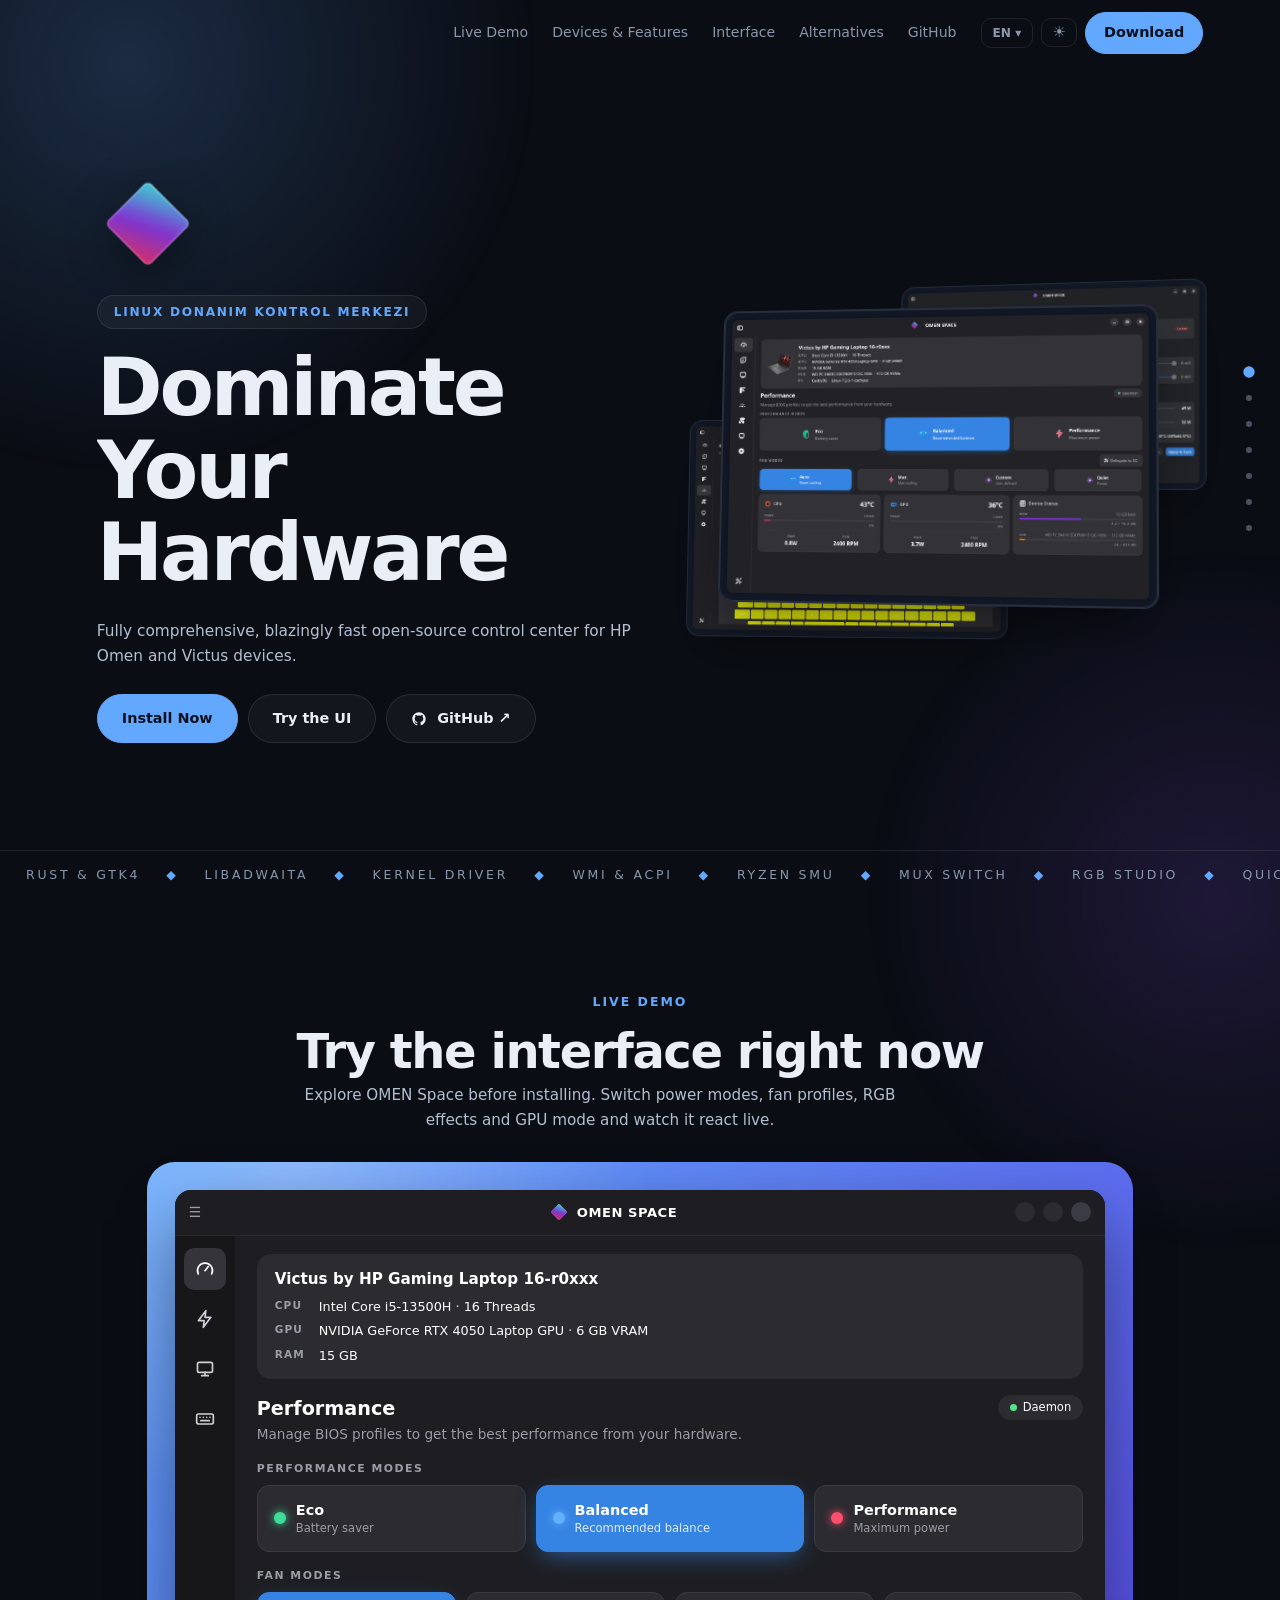
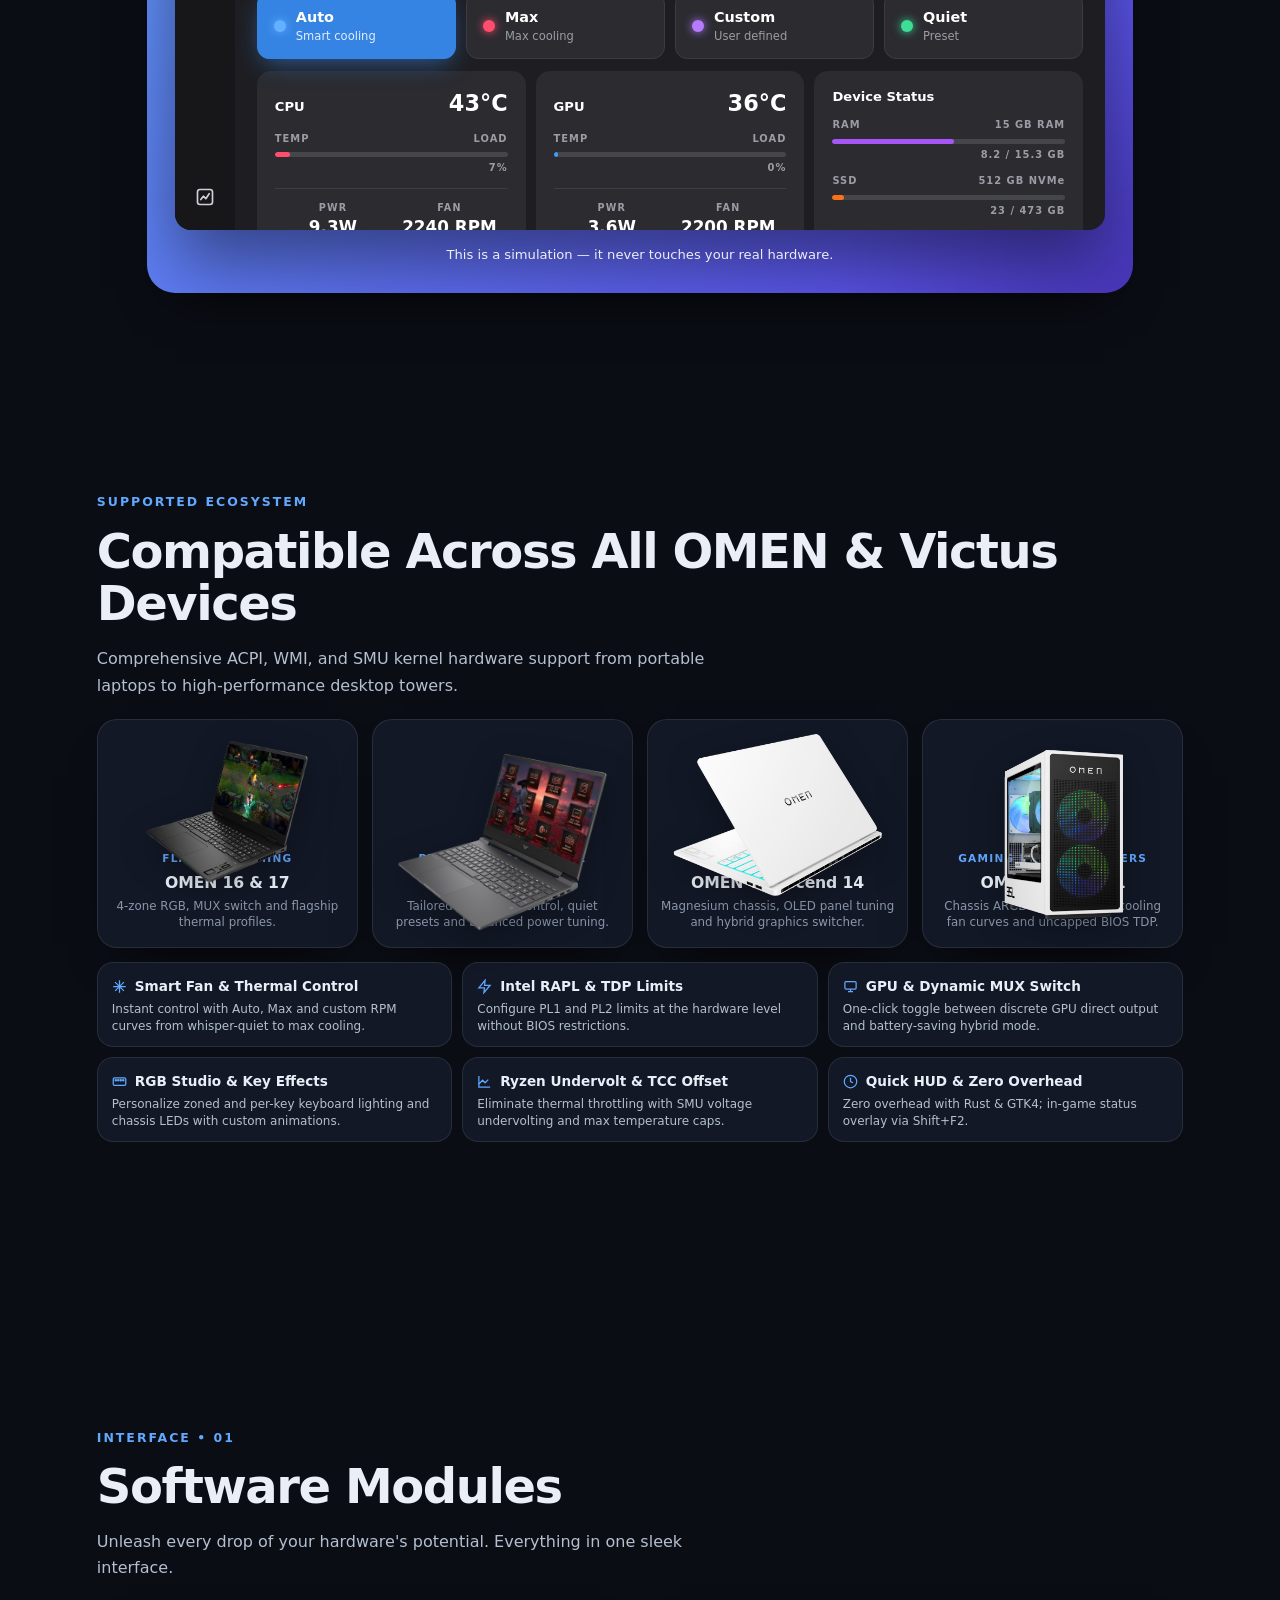
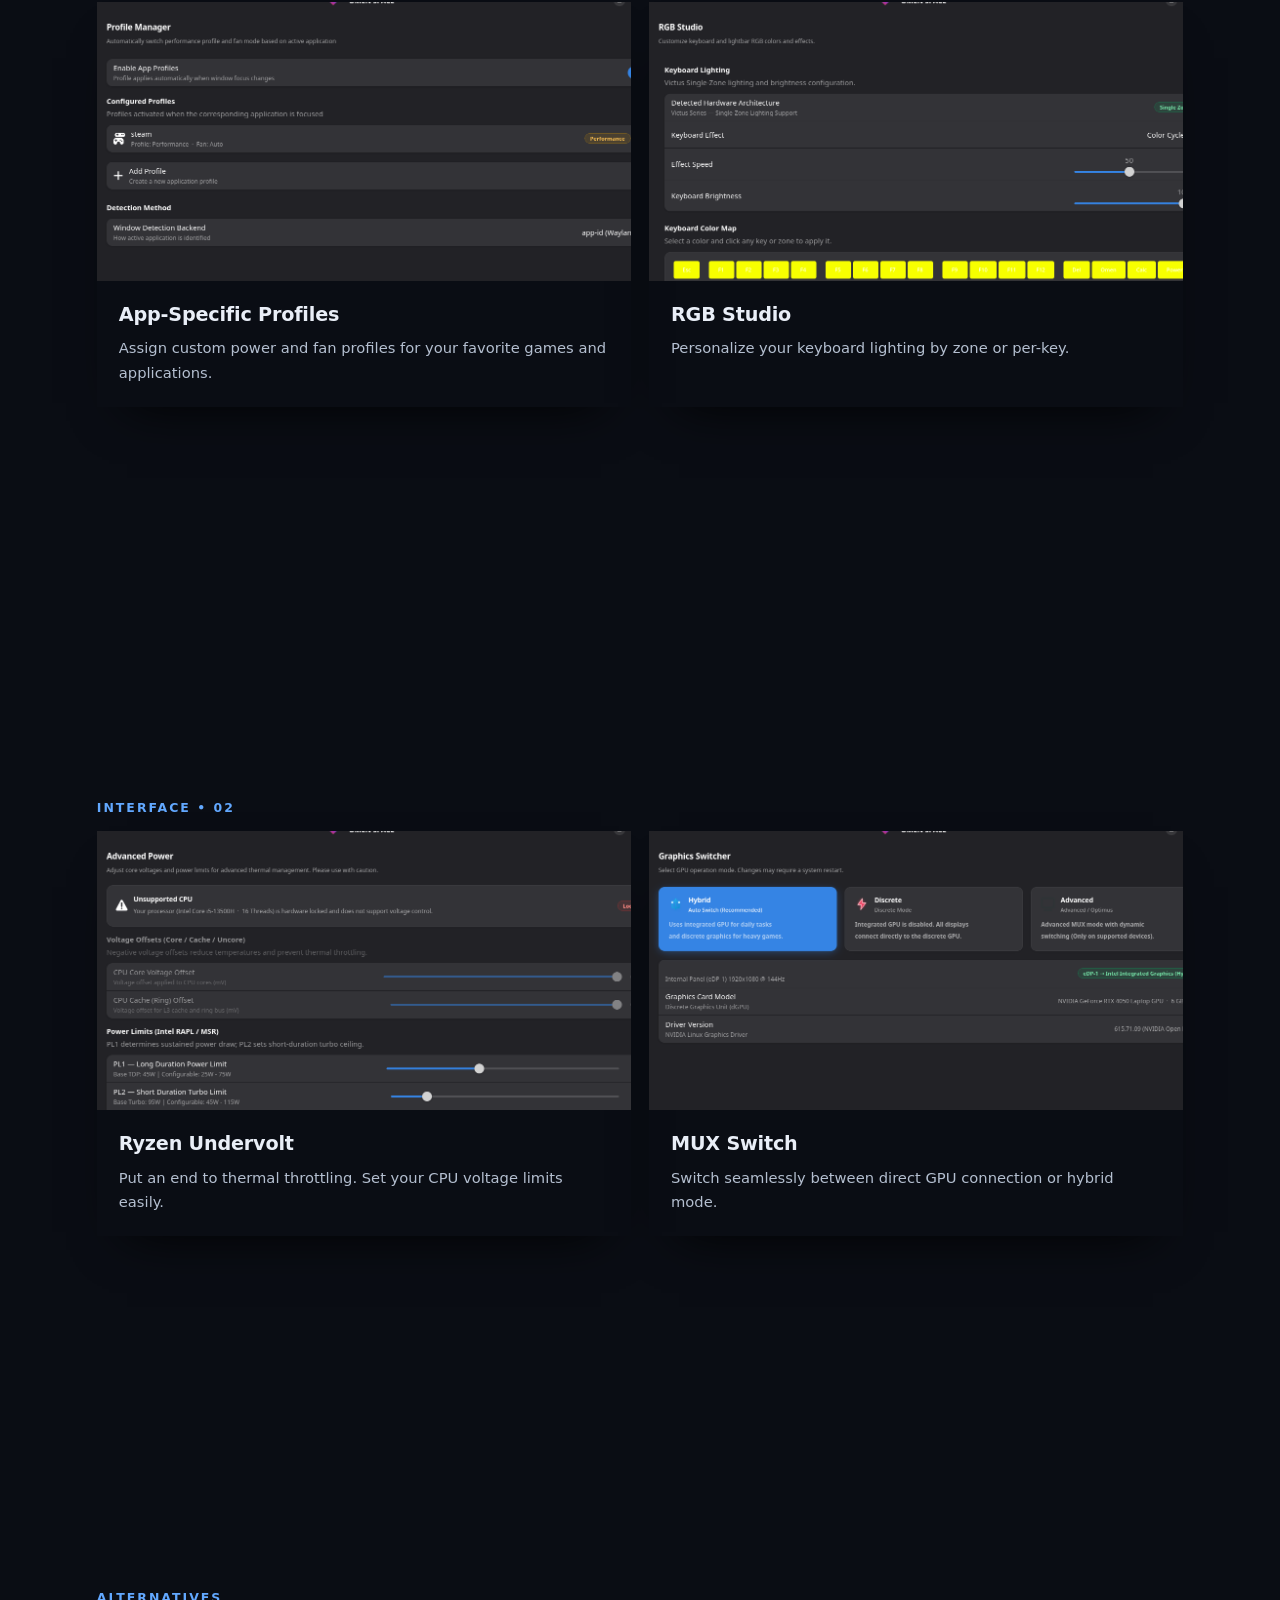
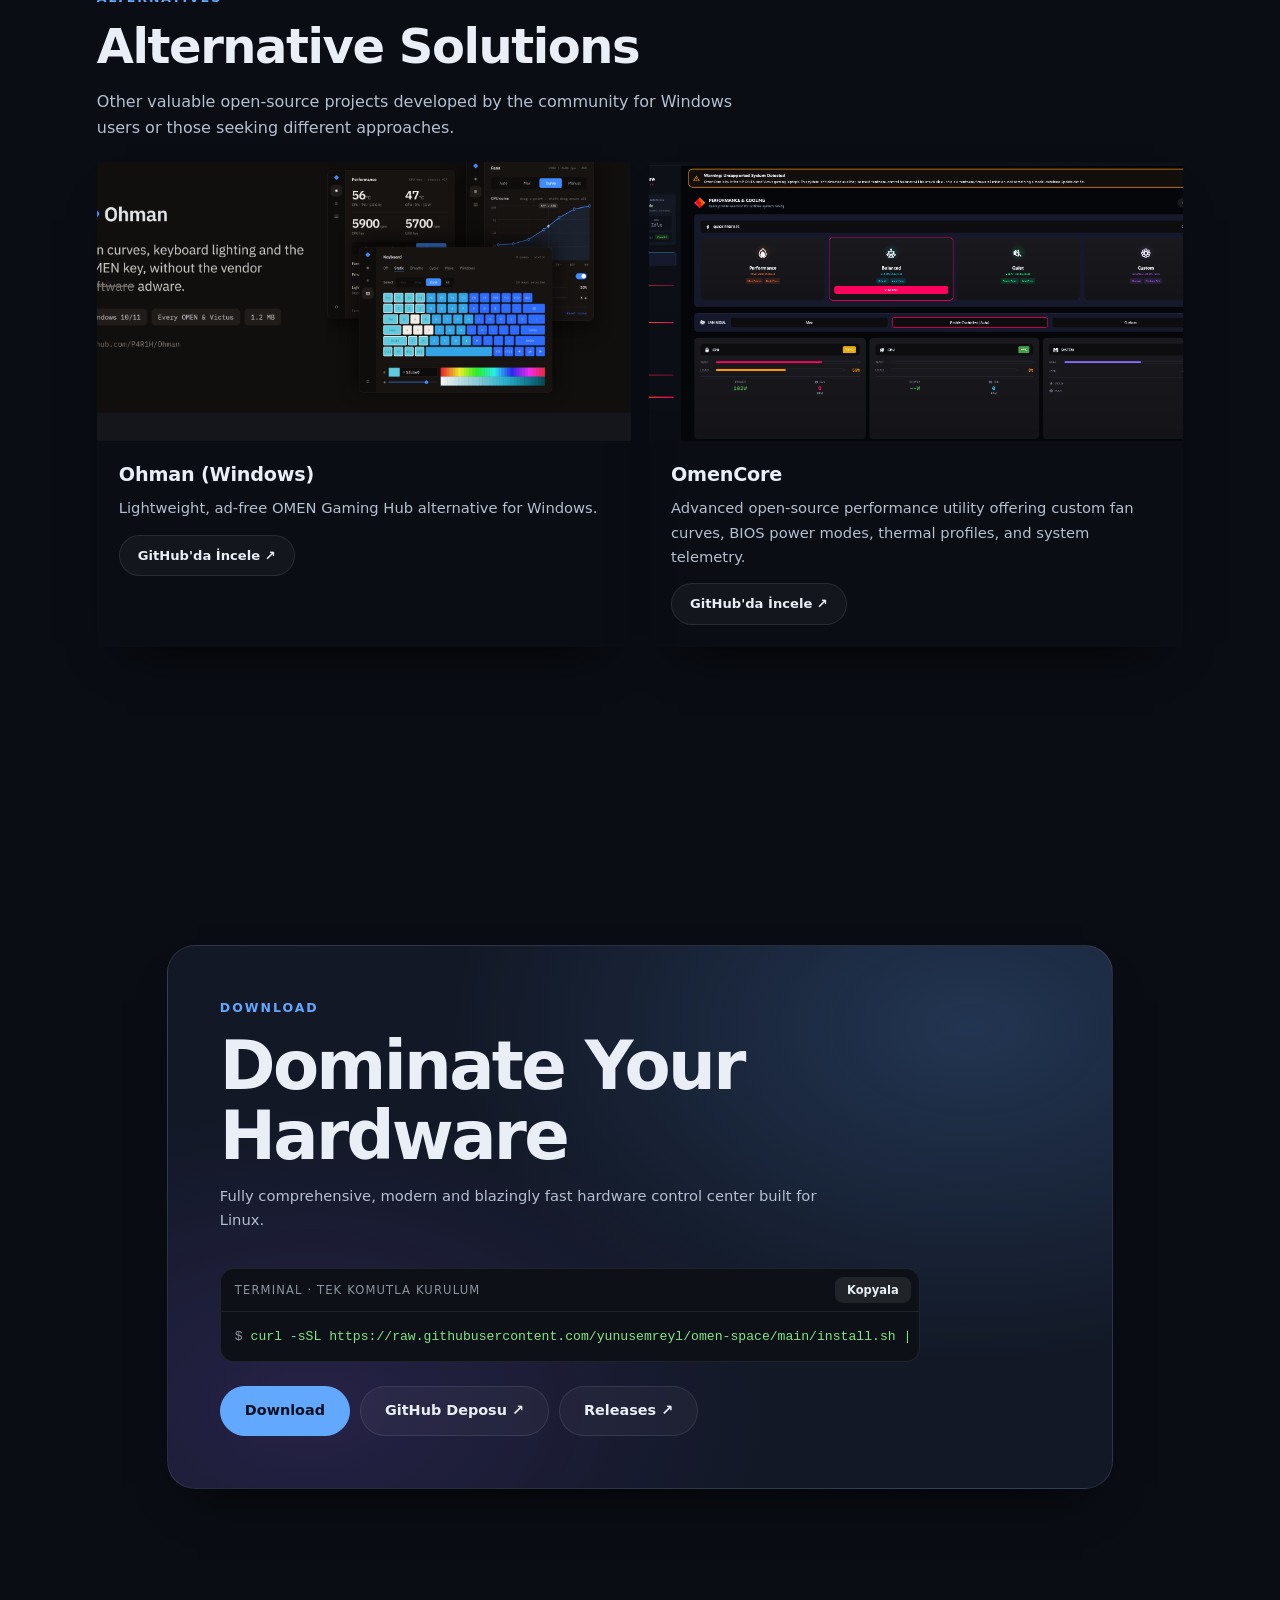
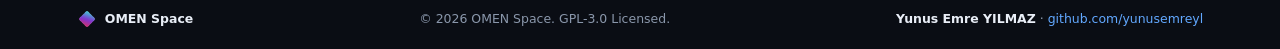
==== commit 3e81fc11: "feat: place Ohman and OmenCore directly below OMEN Space on install page and enhance OmenCore descri" ====
--- a/index.html
+++ b/index.html
@@ -405,7 +405,7 @@
         <div class="zoom pimg contain"><img src="images/omencore.png" alt="OmenCore CLI" loading="lazy"></div>
         <div class="pbody">
           <h4 data-i18n="alt.omencore.title">OmenCore</h4>
-          <p data-i18n="alt.omencore.desc">Termal profiller için Linux altında çalışan temel CLI aracı.</p>
+          <p data-i18n="alt.omencore.desc">Özel fan eğrileri, BIOS güç modları, termal profiller ve donanım telemetrisi sunan gelişmiş açık kaynaklı OMEN yönetim aracı.</p>
           <a href="https://github.com/theantipopau/omencore" target="_blank" rel="noopener" class="btn">GitHub'da İncele ↗</a>
         </div>
       </article>
--- a/assets/css/site.css
+++ b/assets/css/site.css
@@ -221,10 +221,31 @@
 /* install page */
 .page{padding:120px var(--pad) 0;max-width:1240px;margin:auto}
 .page-head{max-width:640px;margin-bottom:34px}
-.ig{display:grid;grid-template-columns:1.1fr .9fr;gap:20px;align-items:start}
-@media(max-width:900px){.ig{grid-template-columns:1fr}}
 .col-t{font-size:.78rem;font-weight:700;letter-spacing:.16em;text-transform:uppercase;color:var(--acc);margin-bottom:14px}
-.stack{display:flex;flex-direction:column;gap:18px}
+
+/* Featured top card for OMEN Space */
+.install-featured{margin-bottom:36px}
+.install-main-card{overflow:hidden}
+.install-main-grid{display:grid;grid-template-columns:1.15fr 1fr;align-items:stretch}
+.install-main-img{height:100%;min-height:360px;cursor:zoom-in}
+.install-main-img img{width:100%;height:100%;object-fit:cover;object-position:top left}
+.install-main-body{padding:clamp(22px,3.5vw,36px);display:flex;flex-direction:column;justify-content:center}
+.install-main-body h4{font-size:clamp(1.3rem,2.2vw,1.7rem);margin-bottom:8px}
+
+/* Dual alternatives grid directly underneath OMEN Space */
+.install-alts{margin-bottom:60px}
+.alt-dual-grid{display:grid;grid-template-columns:1fr 1fr;gap:20px}
+.alt-dual-grid .pcard{display:flex;flex-direction:column;height:100%}
+.alt-dual-grid .pimg{height:clamp(160px,22svh,240px);background:#12151d}
+.alt-dual-grid .pbody{display:flex;flex-direction:column;flex:1}
+.alt-dual-grid .pbody .btn{margin-top:auto;align-self:flex-start}
+
+@media(max-width:960px){
+  .install-main-grid{grid-template-columns:1fr}
+  .install-main-img{height:clamp(180px,32svh,280px);min-height:auto}
+  .alt-dual-grid{grid-template-columns:1fr;gap:16px}
+}
+
 .term{margin:16px 0 4px;border-radius:14px;overflow:hidden;background:#0d1117;border:1px solid rgba(255,255,255,.08);direction:ltr;text-align:left}
 .term-h{display:flex;justify-content:space-between;align-items:center;padding:8px 8px 8px 14px;font-size:.72rem;letter-spacing:.1em;color:#8b949e;border-bottom:1px solid rgba(255,255,255,.08)}
 .term-h button{background:rgba(255,255,255,.08);border:0;border-radius:8px;color:#e6edf3;font:600 .72rem var(--sans);padding:6px 12px;cursor:pointer;transition:background .25s}
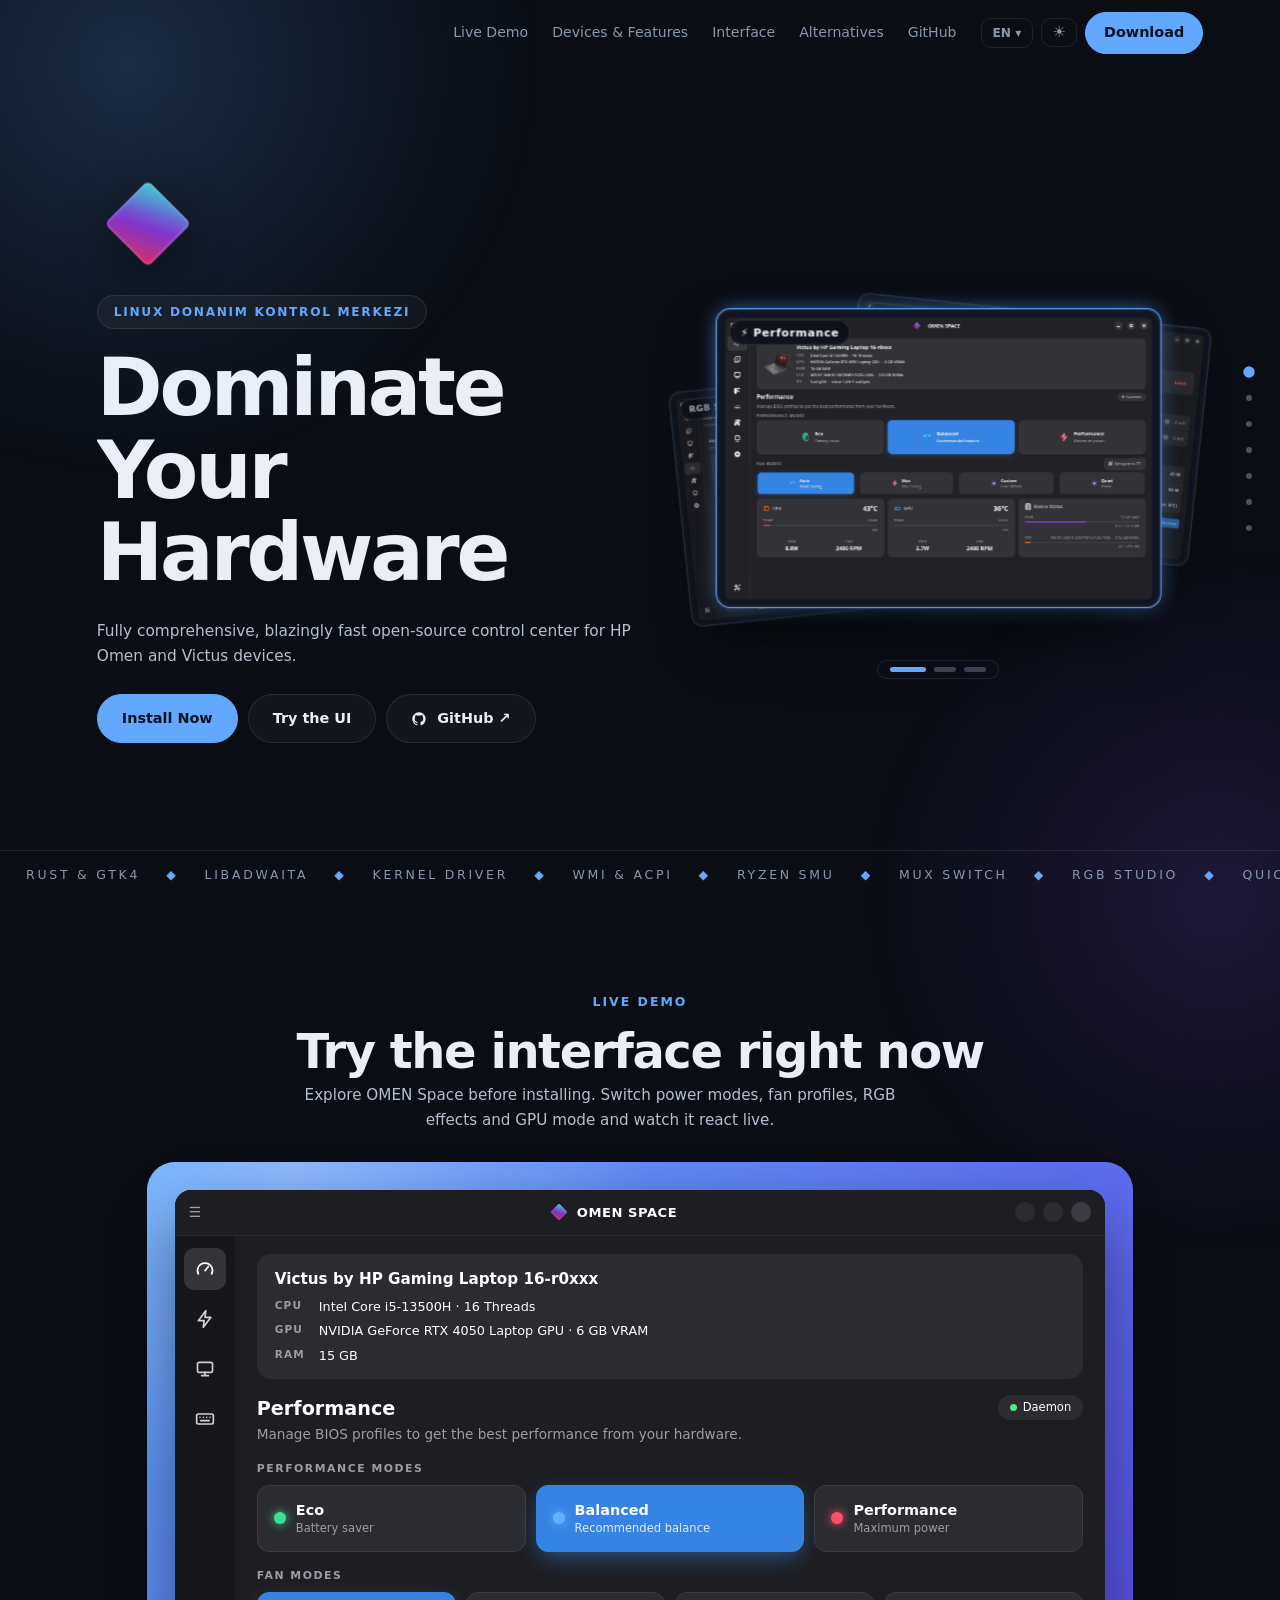
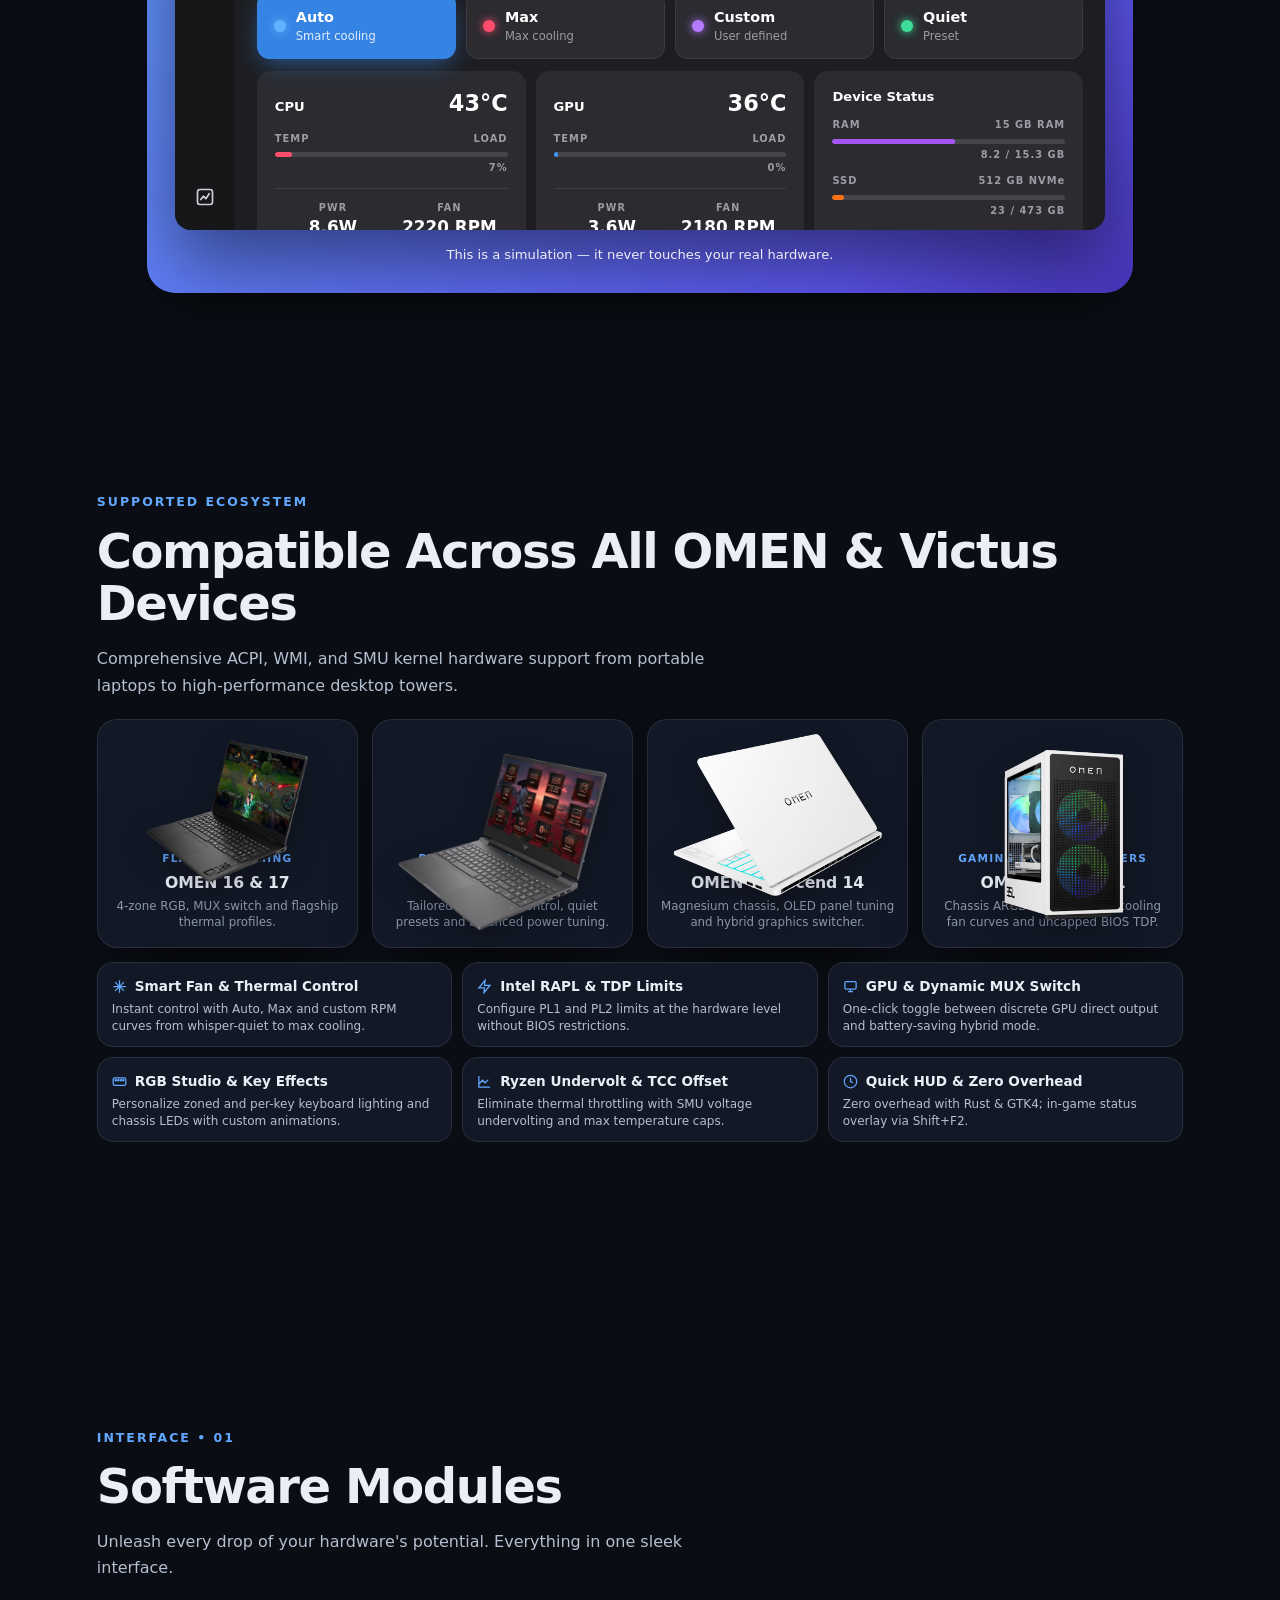
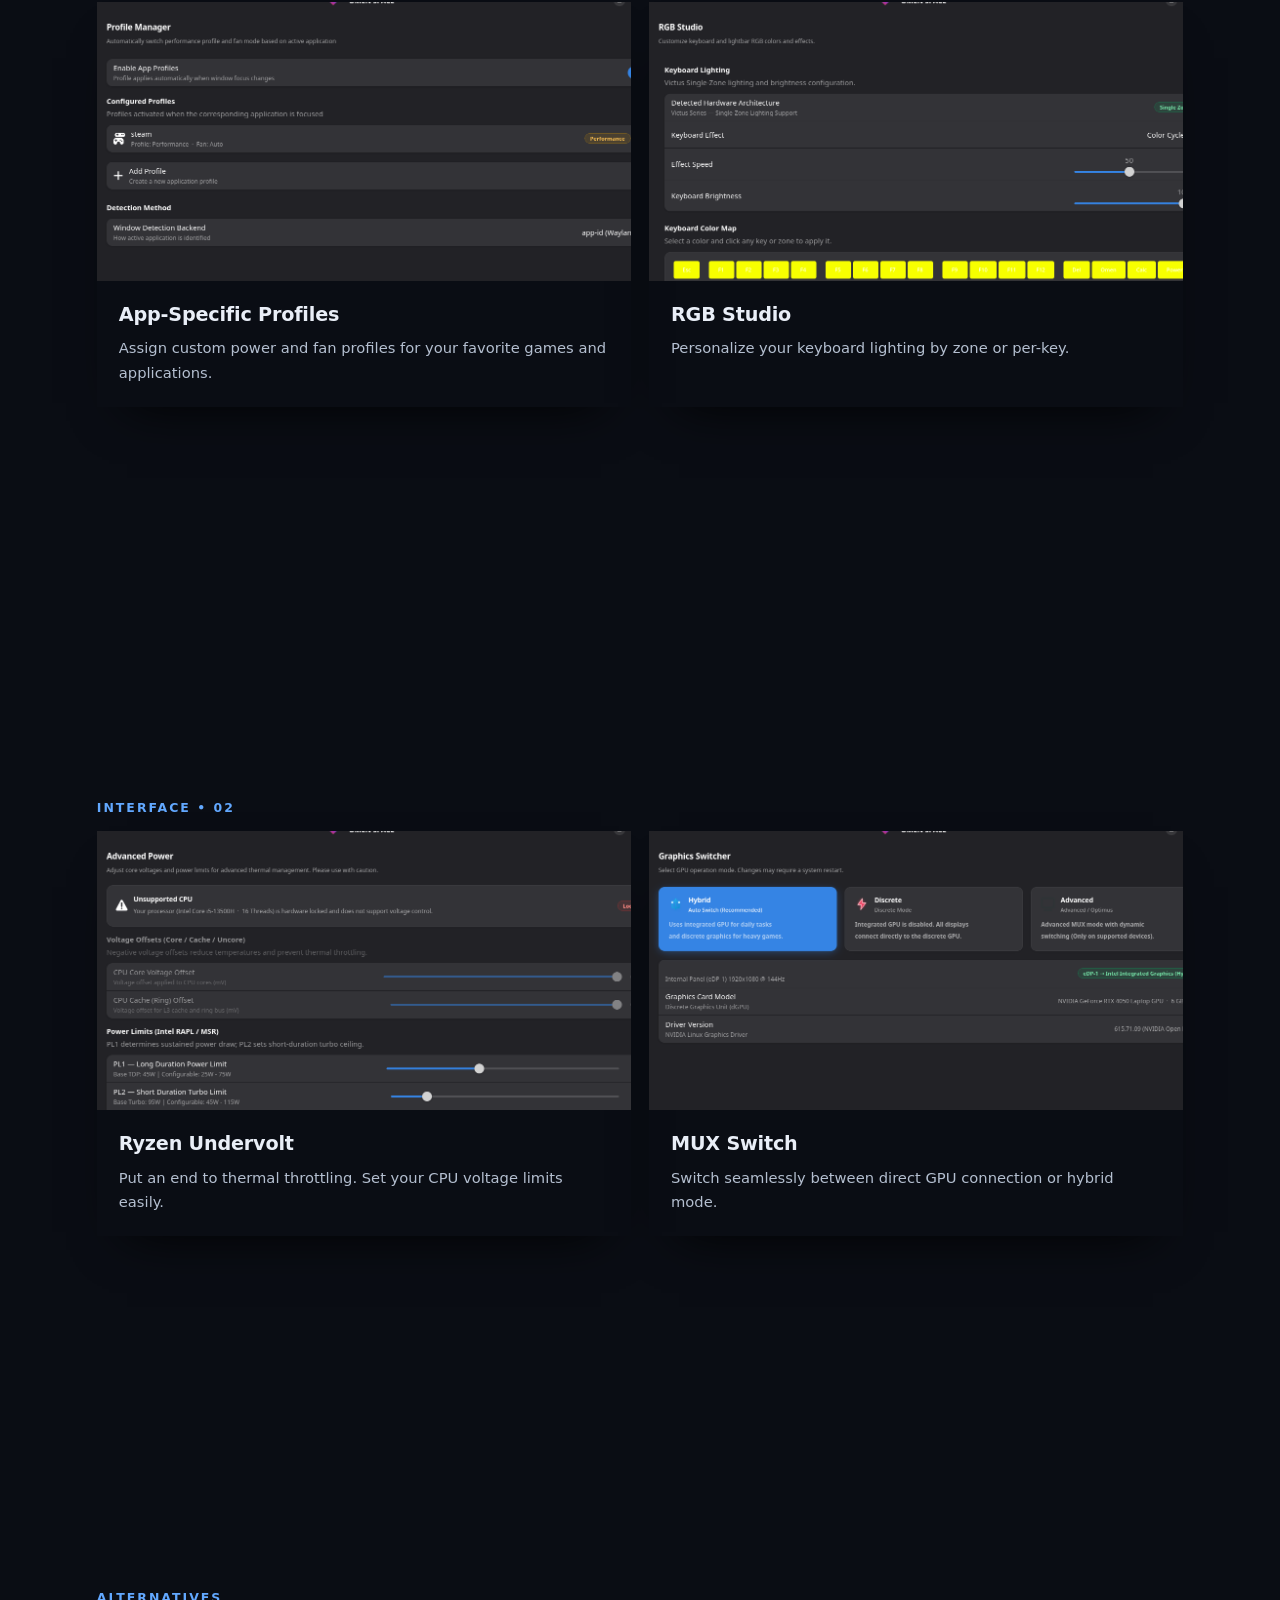
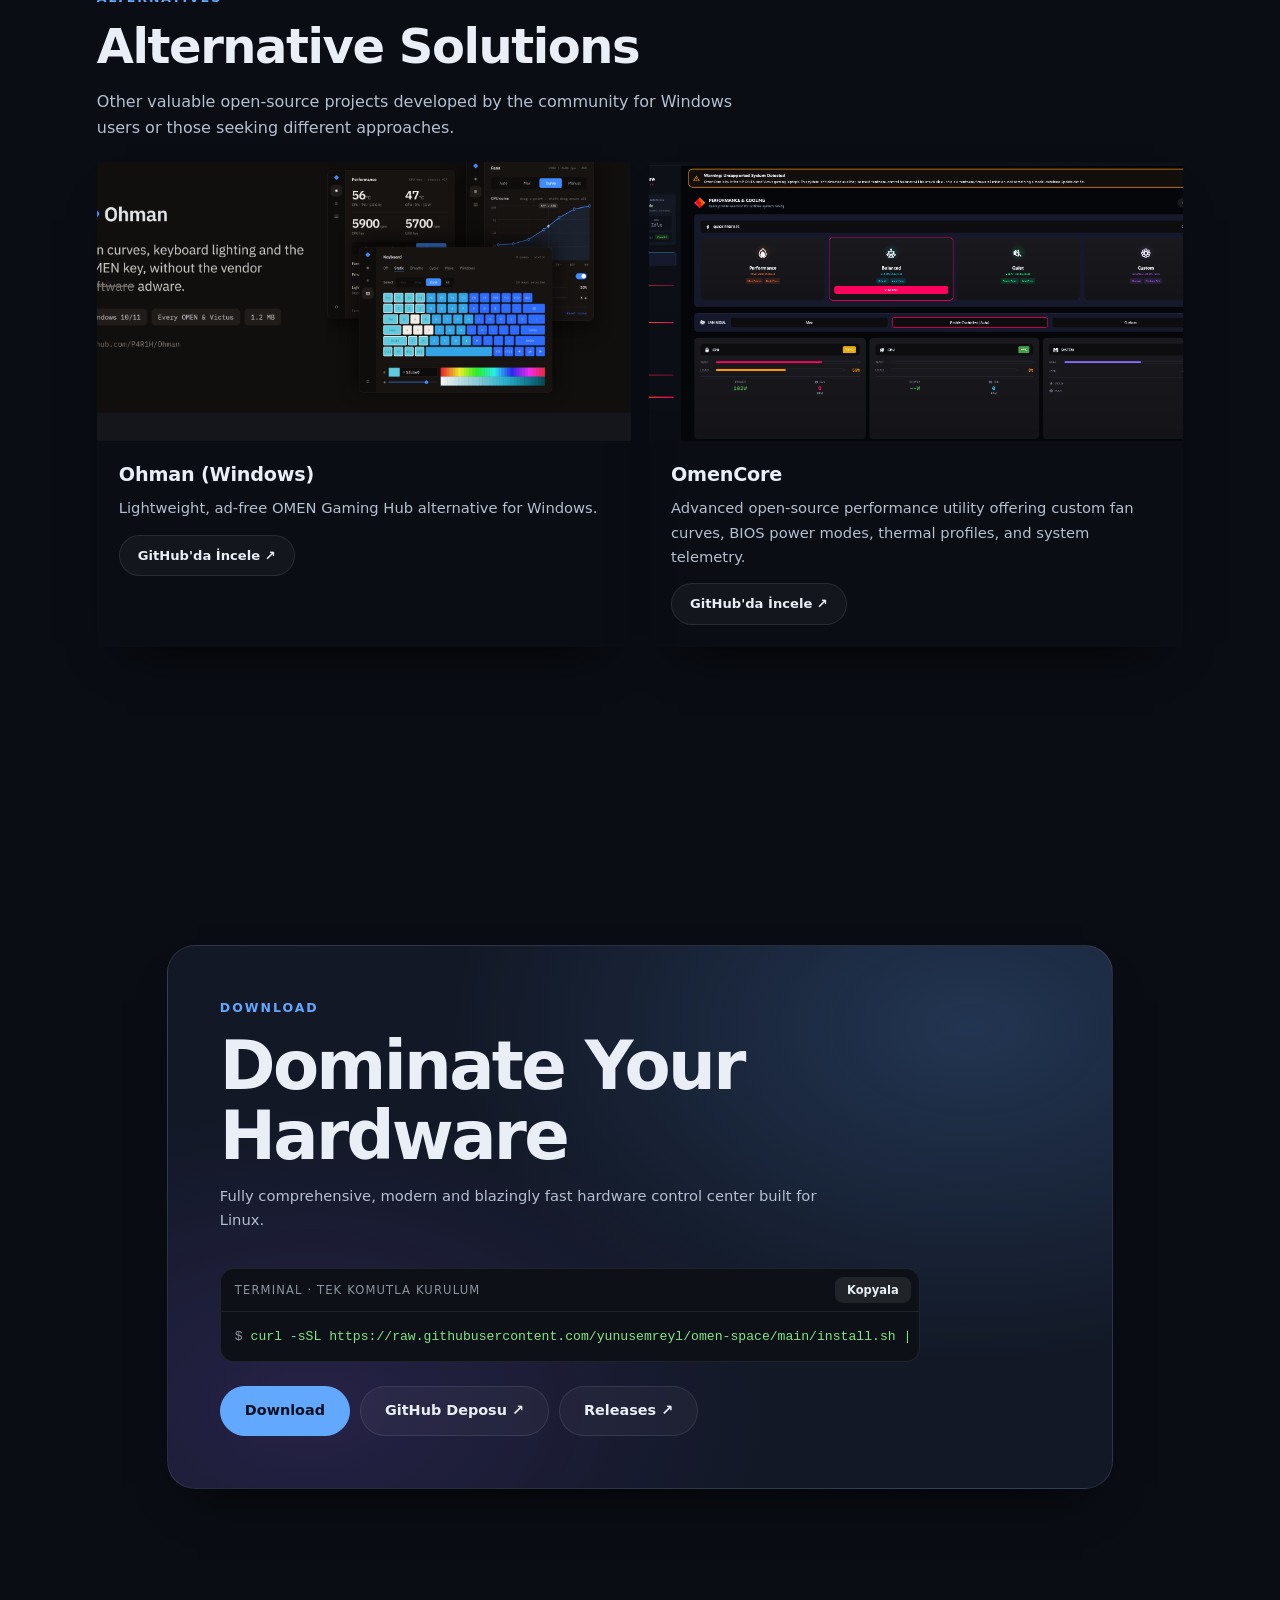
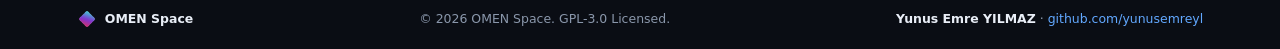
==== commit 58a09824: "feat: add interactive hover slide deck animation to hero screenshots" ====
--- a/index.html
+++ b/index.html
@@ -90,17 +90,27 @@
       </div>
     </div>
 
-    <!-- 3D Layered Screenshots -->
+    <!-- 3D Interactive Sliding Screenshot Deck -->
     <div class="hero-stack rv" style="--d:.25s" aria-label="OMEN Space Arayüzü">
-      <div class="hs-card hs-sub1 zoom-trigger" title="RGB Stüdyosu">
-        <img src="images/keyboardpage.png" alt="RGB Stüdyosu" loading="eager">
-      </div>
-      <div class="hs-card hs-sub2 zoom-trigger" title="Ryzen Undervolt & Güç">
-        <img src="images/undervoltpage.png" alt="Ryzen Undervolt & Güç" loading="eager">
-      </div>
-      <div class="hs-card hs-main zoom-trigger" title="OMEN Space Performans Paneli">
+      <div class="hs-card slot-front zoom-trigger" data-idx="0" title="OMEN Space Performans Paneli">
+        <span class="hs-badge" data-i18n="feat.perf_badge">⚡ Performans</span>
         <img src="images/perfpage.png" alt="OMEN Space Performans Paneli" fetchpriority="high">
         <div class="hs-glow"></div>
+      </div>
+      <div class="hs-card slot-left zoom-trigger" data-idx="1" title="RGB Stüdyosu">
+        <span class="hs-badge" data-i18n="feat.2.title">RGB Stüdyosu</span>
+        <img src="images/keyboardpage.png" alt="RGB Stüdyosu" loading="eager">
+        <div class="hs-glow"></div>
+      </div>
+      <div class="hs-card slot-right zoom-trigger" data-idx="2" title="Ryzen Undervolt & Güç">
+        <span class="hs-badge" data-i18n="feat.3.title">Ryzen Undervolt</span>
+        <img src="images/undervoltpage.png" alt="Ryzen Undervolt & Güç" loading="eager">
+        <div class="hs-glow"></div>
+      </div>
+      <div class="hs-nav" aria-label="Ekran Görüntüsü Seçici">
+        <button class="hs-dot on" data-idx="0" aria-label="Performans"></button>
+        <button class="hs-dot" data-idx="1" aria-label="RGB Stüdyosu"></button>
+        <button class="hs-dot" data-idx="2" aria-label="Ryzen Undervolt"></button>
       </div>
     </div>
   </div>
--- a/assets/css/site.css
+++ b/assets/css/site.css
@@ -101,19 +101,32 @@
 .lead{max-width:540px;color:var(--txt2);margin:18px 0 24px;font-size:clamp(.95rem,1.2vw,1.1rem);animation:up 1s .5s var(--ease) both}
 .hero-in .btns{animation:up 1s .65s var(--ease) both}
 
-/* hero 3D stacked screenshots */
-.hero-stack{position:relative;width:100%;height:clamp(280px,44svh,420px);perspective:1200px;display:flex;align-items:center;justify-content:center}
-.hs-card{position:absolute;border-radius:14px;overflow:hidden;border:1px solid var(--line);box-shadow:0 24px 50px -15px rgba(0,0,0,.5);background:var(--card);cursor:zoom-in;transition:transform .6s var(--ease),box-shadow .4s,border-color .3s;will-change:transform}
-.hs-card img{width:100%;height:100%;object-fit:cover;display:block}
-.hs-main{width:88%;z-index:3;transform:rotateY(-8deg) rotateX(4deg) translateZ(30px)}
-.hs-glow{position:absolute;inset:0;pointer-events:none;border-radius:inherit;box-shadow:inset 0 0 0 1px rgba(255,255,255,.1)}
-.hs-sub1{width:68%;bottom:4%;left:-4%;z-index:1;opacity:.88;transform:rotateY(-4deg) rotateX(4deg) translateZ(-40px)}
-.hs-sub2{width:64%;top:4%;right:-4%;z-index:2;opacity:.92;transform:rotateY(-12deg) rotateX(6deg) translateZ(-20px)}
+/* hero 3D interactive sliding screenshot deck */
+.hero-stack{position:relative;width:100%;height:clamp(290px,46svh,430px);perspective:1200px;display:flex;align-items:center;justify-content:center;user-select:none}
+.hs-card{position:absolute;width:88%;aspect-ratio:1290 / 870;border-radius:14px;overflow:hidden;border:1px solid var(--line);background:var(--card);cursor:pointer;transition:transform .65s var(--ease),opacity .45s,box-shadow .5s,border-color .3s,filter .45s;will-change:transform,opacity,box-shadow}
+.hs-card img{width:100%;height:100%;object-fit:cover;display:block;pointer-events:none}
+.hs-glow{position:absolute;inset:0;pointer-events:none;border-radius:inherit;box-shadow:inset 0 0 0 1px rgba(255,255,255,.12)}
+.hs-badge{position:absolute;top:10px;left:12px;z-index:2;font-size:.66rem;font-weight:700;letter-spacing:.06em;padding:3px 10px;border-radius:999px;background:rgba(10,14,24,.78);color:#fff;backdrop-filter:blur(8px);-webkit-backdrop-filter:blur(8px);border:1px solid rgba(255,255,255,.15);pointer-events:none;transition:opacity .3s}
+
+/* Slot: FRONT (Top layer, hovered or active) */
+.hs-card.slot-front{transform:translate3d(0,0,40px) scale(1) rotate(0deg);z-index:10;opacity:1;filter:none;border-color:var(--acc);box-shadow:0 30px 65px -12px rgba(0,0,0,.6),0 0 24px -6px var(--acc);cursor:zoom-in}
 @media(hover:hover){
-  .hero-stack:hover .hs-main{transform:rotateY(0deg) rotateX(0deg) translateZ(50px) scale(1.02);box-shadow:0 32px 70px -15px rgba(0,0,0,.65);border-color:var(--acc)}
-  .hero-stack:hover .hs-sub1{transform:rotateY(0deg) rotateX(0deg) translate(-26px,16px) translateZ(-20px);opacity:1}
-  .hero-stack:hover .hs-sub2{transform:rotateY(0deg) rotateX(0deg) translate(26px,-16px) translateZ(0px);opacity:1}
-}
+  .hs-card.slot-front:hover{transform:translate3d(0,-4px,46px) scale(1.015) rotate(0deg);box-shadow:0 36px 75px -12px rgba(0,0,0,.7),0 0 28px -4px var(--acc)}
+}
+
+/* Slot: LEFT (Peeking bottom-left) */
+.hs-card.slot-left{transform:translate3d(-20%,12%,-35px) scale(.84) rotate(-6deg);z-index:4;opacity:.78;filter:brightness(.92);box-shadow:0 20px 40px -10px rgba(0,0,0,.45)}
+.hs-card.slot-left:hover{opacity:.95;filter:brightness(1)}
+
+/* Slot: RIGHT (Peeking top-right) */
+.hs-card.slot-right{transform:translate3d(20%,-10%,-20px) scale(.84) rotate(6deg);z-index:5;opacity:.82;filter:brightness(.94);box-shadow:0 20px 40px -10px rgba(0,0,0,.45)}
+.hs-card.slot-right:hover{opacity:.95;filter:brightness(1)}
+
+/* Dots navigation indicator below the stack */
+.hs-nav{position:absolute;bottom:-14px;left:50%;transform:translateX(-50%);display:flex;gap:8px;z-index:12;padding:6px 12px;border-radius:999px;background:rgba(10,14,24,.6);backdrop-filter:blur(10px);-webkit-backdrop-filter:blur(10px);border:1px solid var(--line)}
+.hs-dot{width:22px;height:5px;border-radius:999px;border:0;background:var(--mut);opacity:.4;cursor:pointer;padding:0;transition:all .35s var(--ease)}
+.hs-dot:hover{opacity:.8}
+.hs-dot.on{width:36px;background:var(--acc);opacity:1}
 
 .mq{position:absolute;z-index:2;left:0;right:0;bottom:0;overflow:hidden;border-top:1px solid var(--line);padding:14px 0}
 .mq div{display:flex;width:max-content;animation:mq 32s linear infinite}
@@ -125,18 +138,18 @@
 @media(max-width:960px){
   .hero-in{grid-template-columns:1fr;gap:20px;text-align:left}
   .hero-in>div:first-child{max-width:100%}
-  .hero-stack{height:clamp(200px,30svh,270px);max-width:440px;margin:0 auto}
-  .hs-main{width:86%;transform:rotateY(-5deg) rotateX(3deg)}
-  .hs-sub1{width:66%;left:-2%;bottom:2%}
-  .hs-sub2{width:62%;right:-2%;top:2%}
+  .hero-stack{height:clamp(220px,34svh,300px);max-width:440px;margin:0 auto}
+  .hs-card.slot-front{transform:translate3d(0,0,20px) scale(1)}
+  .hs-card.slot-left{transform:translate3d(-14%,10%,-25px) scale(.86) rotate(-4deg)}
+  .hs-card.slot-right{transform:translate3d(14%,-8%,-15px) scale(.86) rotate(4deg)}
   .ph{width:70px;margin-bottom:12px}
   .lead{margin:14px 0 20px}
 }
 @media(max-width:520px){
-  .hero-stack{height:clamp(170px,26svh,220px);max-width:340px}
-  .hs-main{width:90%;transform:none}
-  .hs-sub1{width:65%;left:-2%;bottom:0;transform:none}
-  .hs-sub2{width:60%;right:-2%;top:0;transform:none}
+  .hero-stack{height:clamp(190px,28svh,240px);max-width:340px}
+  .hs-card.slot-front{transform:translate3d(0,0,15px) scale(1)}
+  .hs-card.slot-left{transform:translate3d(-10%,8%,-20px) scale(.88) rotate(-3deg)}
+  .hs-card.slot-right{transform:translate3d(10%,-6%,-10px) scale(.88) rotate(3deg)}
 }
 
 /* demo slide */
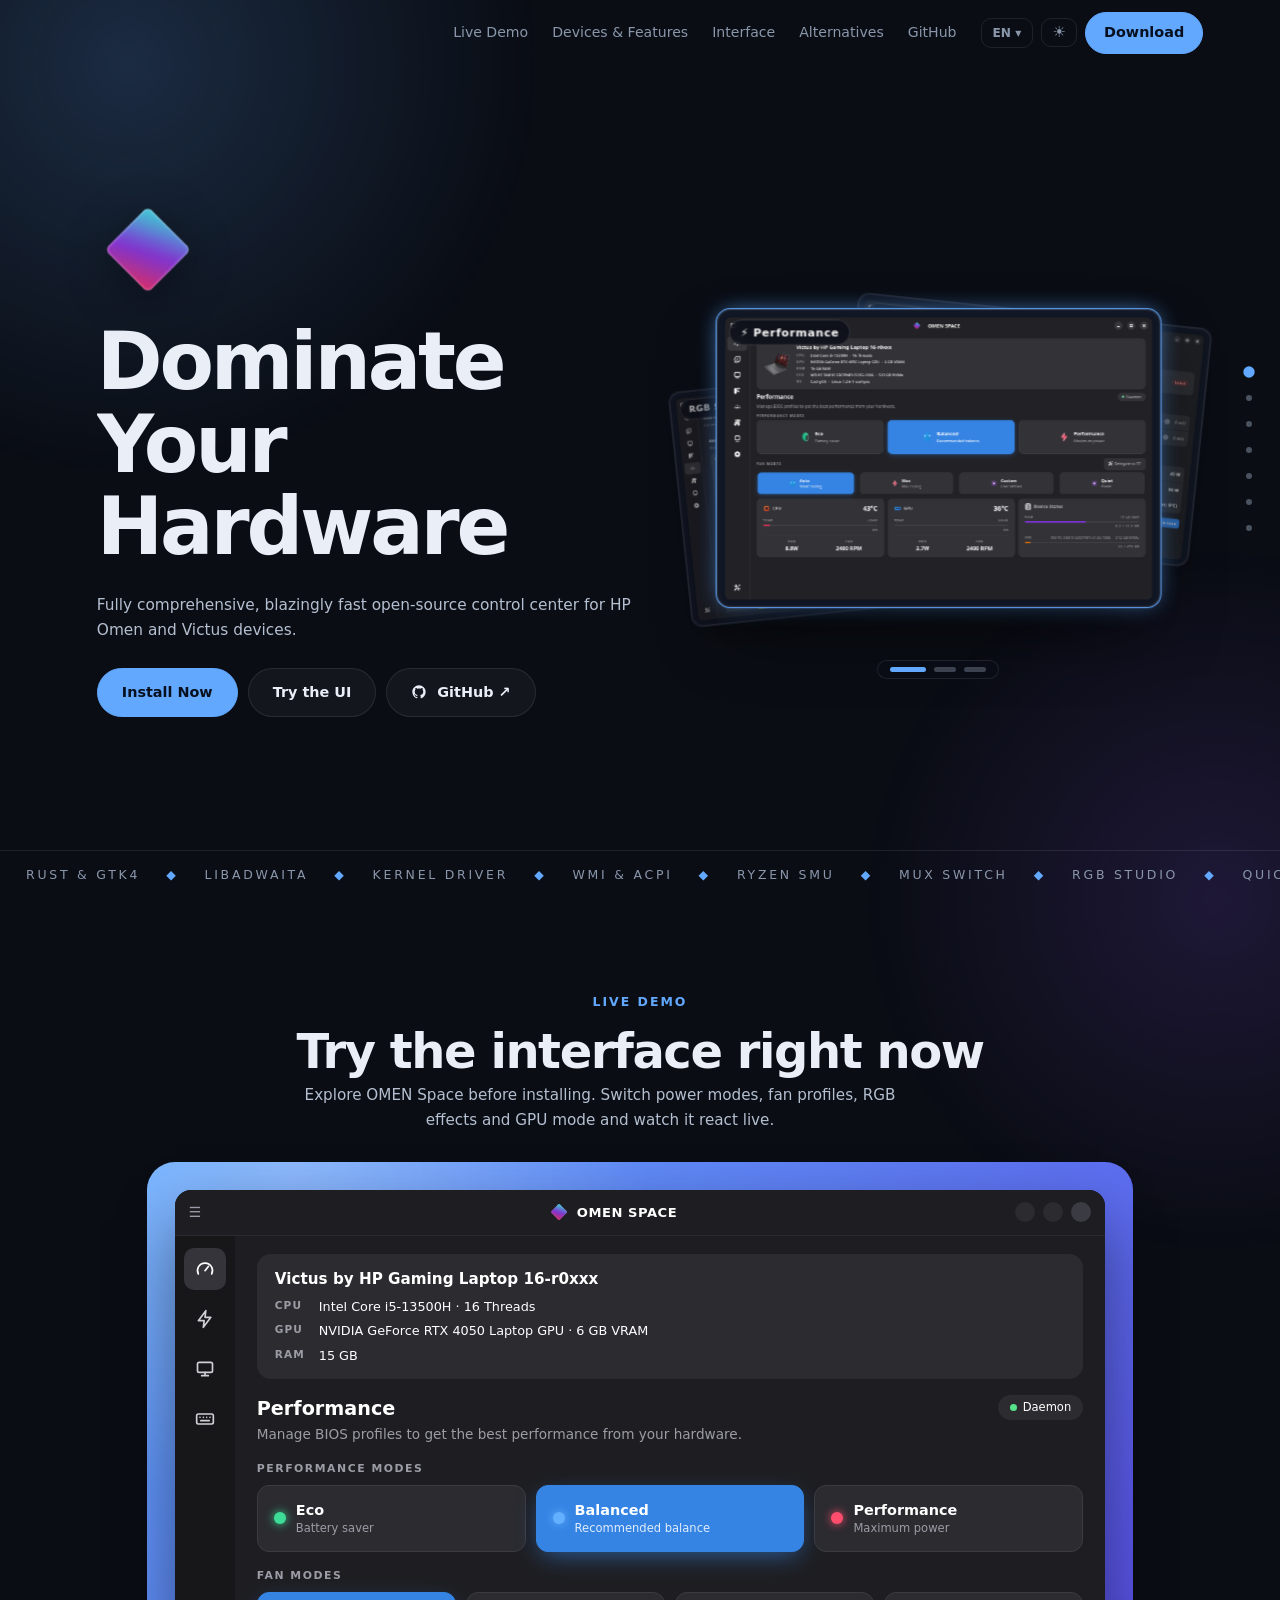
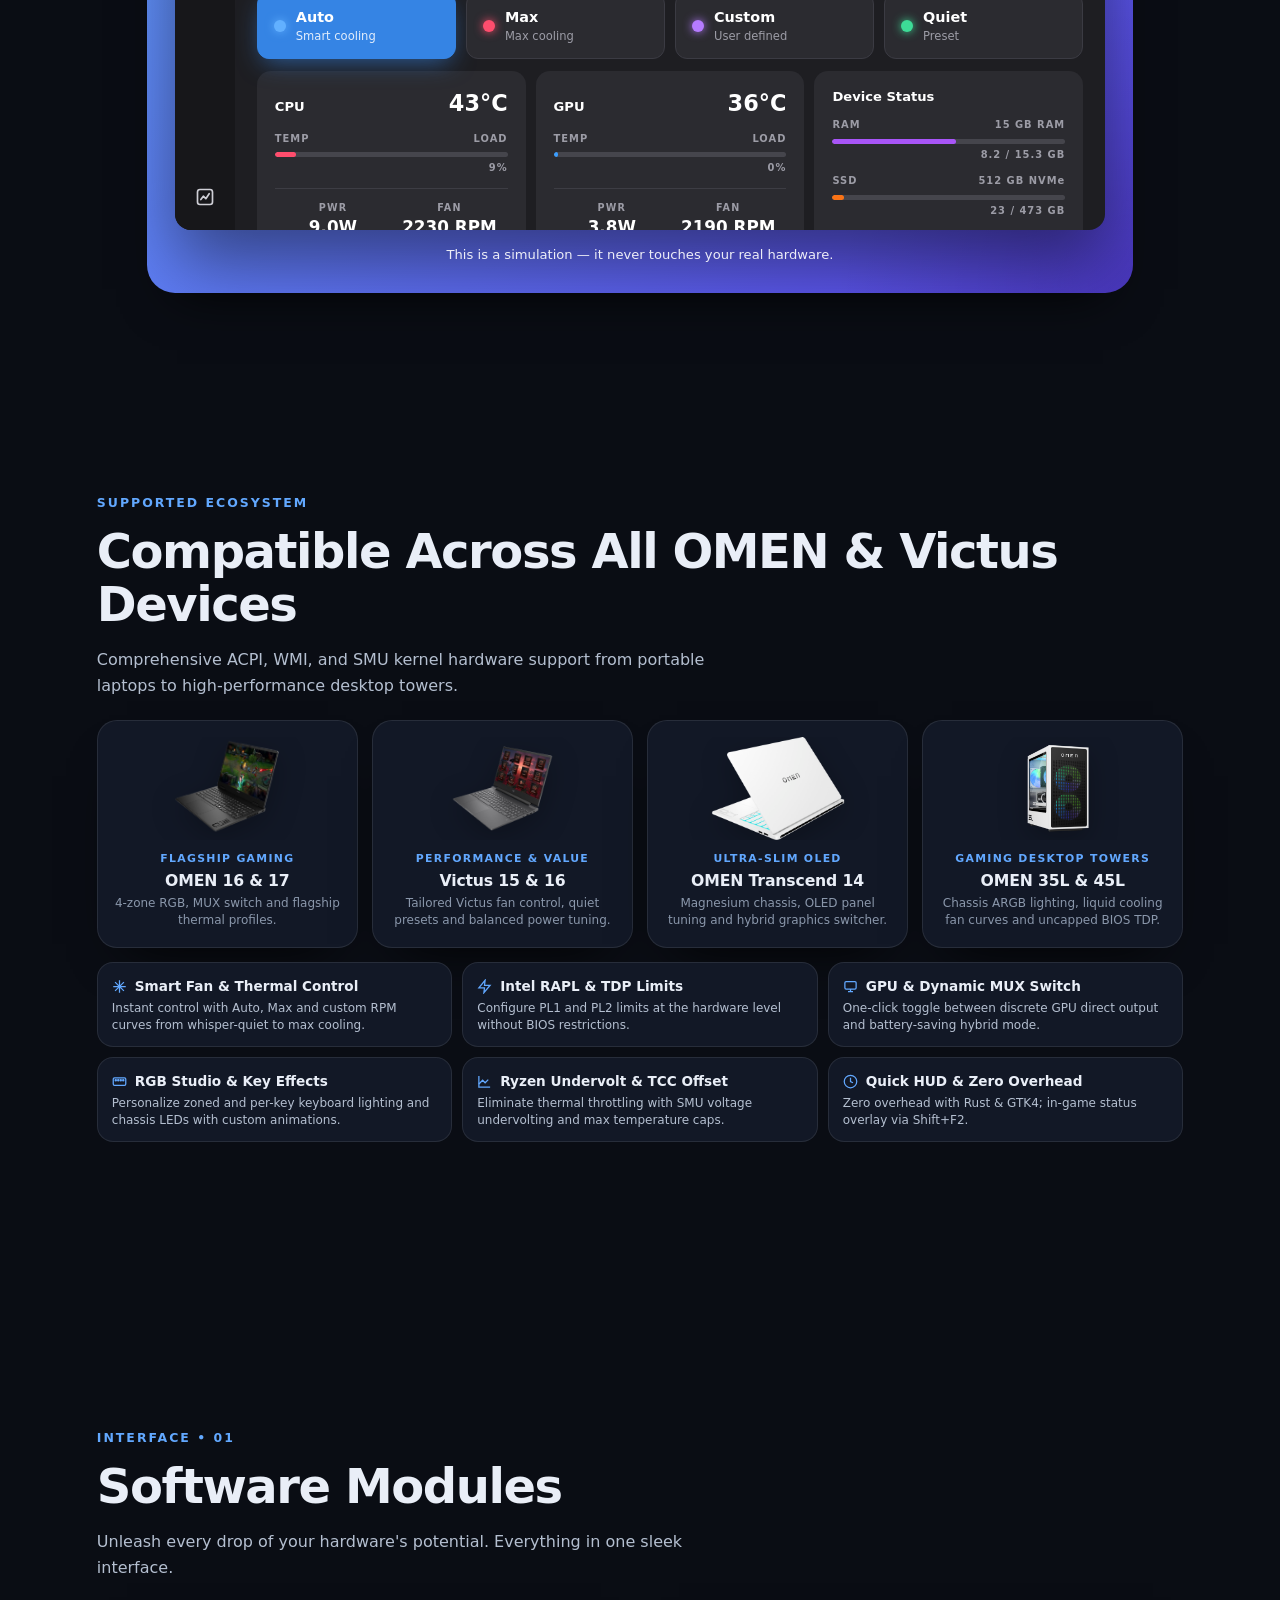
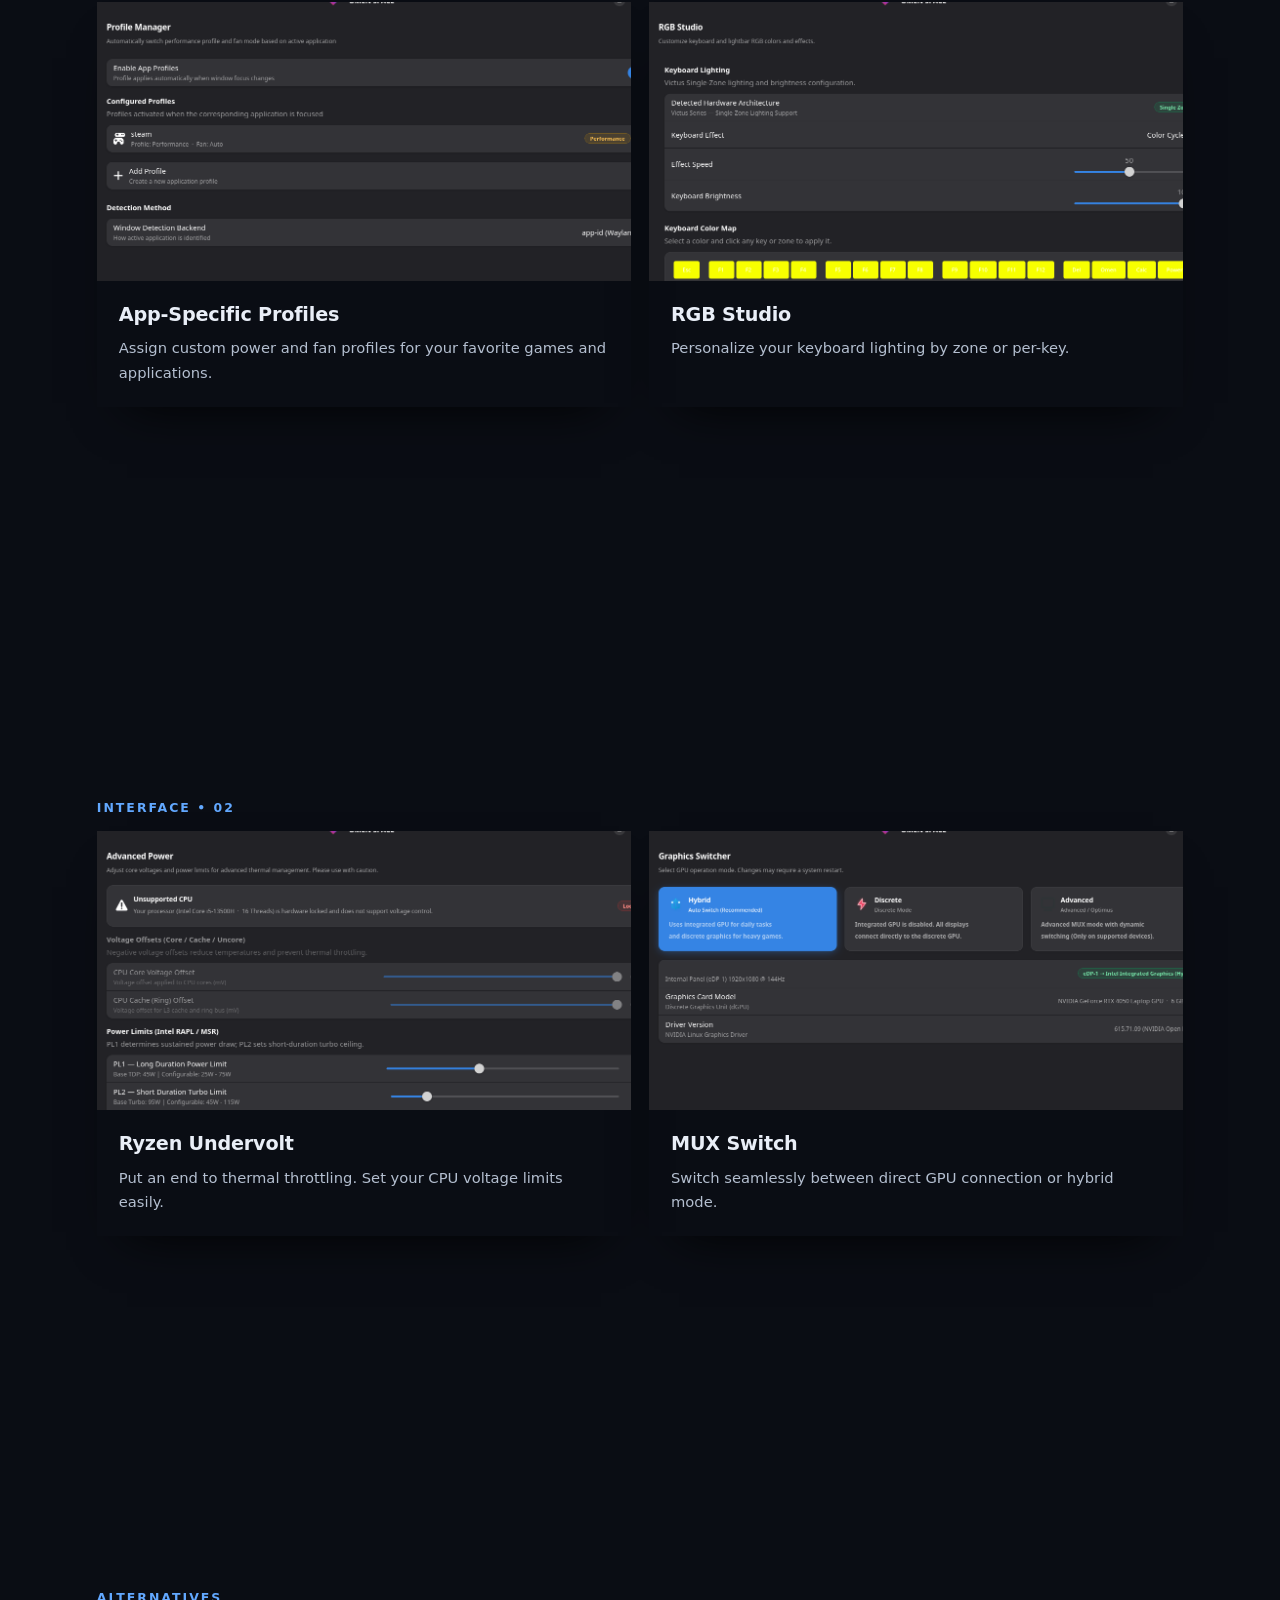
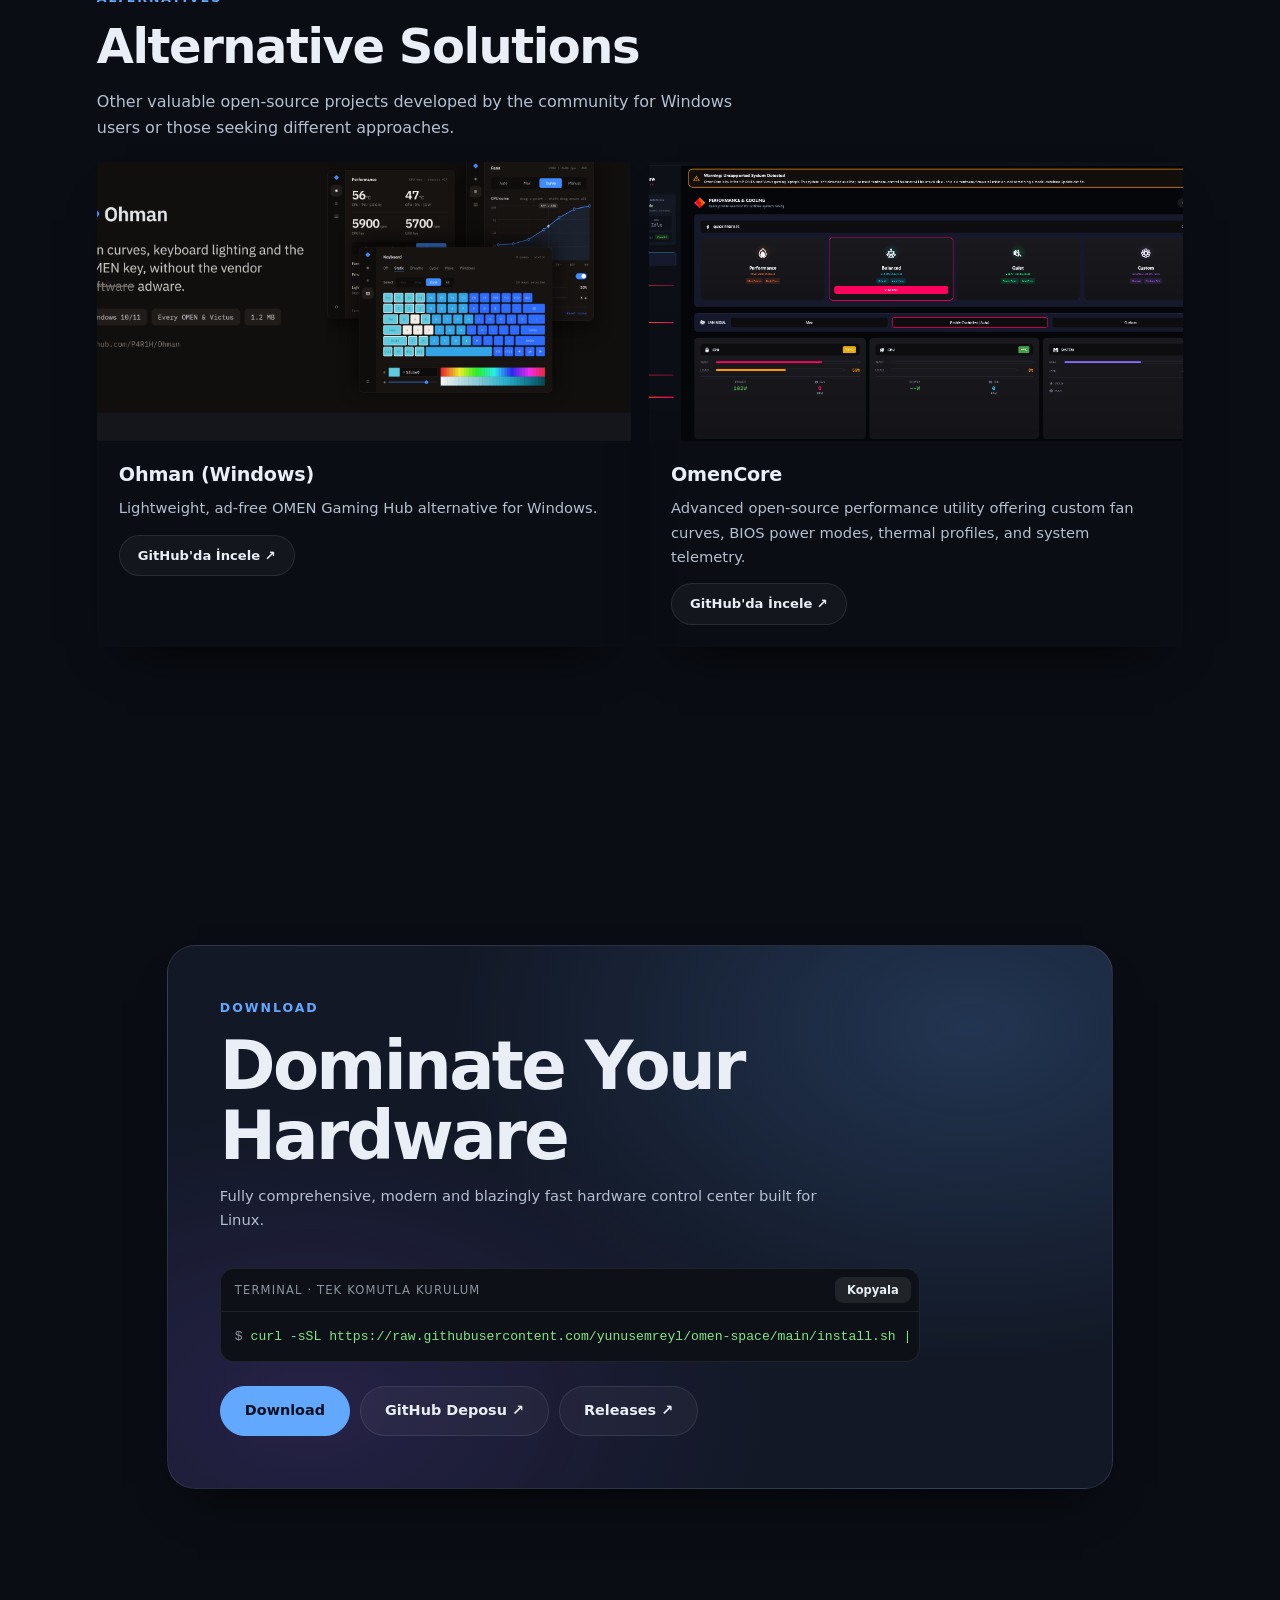
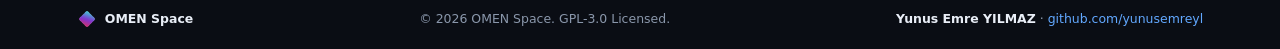
==== commit 57586fdb: "fix: remove hardcoded badge, improve auto device language detection, and fix device cards image-text" ====
--- a/index.html
+++ b/index.html
@@ -62,7 +62,7 @@
     <div class="pills">
       <button data-lang="tr" onclick="window.setLanguage?.('tr')">TR</button>
       <button data-lang="en" onclick="window.setLanguage?.('en')">EN</button>
-      <button data-lang="de" onclick="window.setLanguage?.('es')">ES</button>
+      <button data-lang="es" onclick="window.setLanguage?.('es')">ES</button>
       <button data-lang="zh" onclick="window.setLanguage?.('zh')">ZH</button>
       <button data-lang="ar" onclick="window.setLanguage?.('ar')">AR</button>
     </div>
@@ -75,7 +75,6 @@
   <div class="hero-in">
     <div>
       <div class="ph" id="ph"></div>
-      <span class="tag">Linux Donanım Kontrol Merkezi</span>
       <h1>
         <span class="ln"><span data-i18n="hero.title">Donanımınıza Hükmedin</span></span>
       </h1>
--- a/assets/css/site.css
+++ b/assets/css/site.css
@@ -163,14 +163,14 @@
 /* slide 3: devices showcase & hardware capabilities */
 #devices .wrap{max-width:1240px}
 .dev-grid{display:grid;grid-template-columns:repeat(4,1fr);gap:14px;margin-bottom:14px}
-.dev-card{background:var(--card);border:1px solid var(--line);border-radius:20px;padding:14px 12px 16px;display:flex;flex-direction:column;align-items:center;text-align:center;box-shadow:var(--shadow);transition:transform .35s var(--ease),border-color .3s}
-.dev-card:hover{transform:translateY(-6px);border-color:var(--acc)}
-.dev-img{width:100%;height:clamp(85px,12svh,130px);display:grid;place-items:center;margin-bottom:8px}
-.dev-img img{max-height:100%;max-width:92%;object-fit:contain;filter:drop-shadow(0 10px 16px rgba(0,0,0,.3));transition:transform .4s var(--ease)}
-.dev-card:hover .dev-img img{transform:scale(1.08)}
-.dev-tag{font-size:.66rem;font-weight:700;letter-spacing:.12em;text-transform:uppercase;color:var(--acc);margin-bottom:3px}
-.dev-card h3{font-size:.98rem;letter-spacing:-.01em;font-weight:800;color:var(--txt);margin-bottom:3px}
-.dev-sub{font-size:.74rem;color:var(--mut);line-height:1.35}
+.dev-card{background:var(--card);border:1px solid var(--line);border-radius:20px;padding:16px 14px 18px;display:flex;flex-direction:column;align-items:center;text-align:center;box-shadow:var(--shadow);transition:transform .35s var(--ease),border-color .3s,box-shadow .3s}
+.dev-card:hover{transform:translateY(-5px);border-color:var(--acc);box-shadow:0 30px 55px -20px rgba(0,0,0,.5)}
+.dev-img{width:100%;height:clamp(80px,11.5svh,115px);display:flex;align-items:center;justify-content:center;margin-bottom:12px;overflow:hidden;flex:none;position:relative}
+.dev-img img{width:100%;height:100%;max-width:100%;max-height:100%;object-fit:contain;filter:drop-shadow(0 8px 14px rgba(0,0,0,.26));transition:transform .4s var(--ease);pointer-events:none}
+.dev-card:hover .dev-img img{transform:scale(1.05) translateY(-2px)}
+.dev-tag{font-size:.68rem;font-weight:700;letter-spacing:.12em;text-transform:uppercase;color:var(--acc);margin-bottom:5px;line-height:1.25}
+.dev-card h3{font-size:.98rem;letter-spacing:-.01em;font-weight:800;color:var(--txt);margin-bottom:5px;line-height:1.25}
+.dev-sub{font-size:.75rem;color:var(--mut);line-height:1.4}
 
 .cap-grid{display:grid;grid-template-columns:repeat(3,1fr);gap:10px}
 .cap-card{background:var(--card);border:1px solid var(--line);border-radius:16px;padding:12px 14px;transition:border-color .3s,background .3s}
@@ -182,12 +182,12 @@
 @media(max-width:960px){
   .dev-grid{grid-template-columns:repeat(2,1fr);gap:10px}
   .cap-grid{grid-template-columns:repeat(2,1fr);gap:8px}
-  .dev-img{height:95px}
+  .dev-img{height:clamp(75px,11svh,95px)}
 }
 @media(max-width:580px){
   .dev-grid{grid-template-columns:repeat(2,1fr);gap:8px}
-  .dev-card{padding:10px 8px 12px}
-  .dev-img{height:75px}
+  .dev-card{padding:12px 10px 14px}
+  .dev-img{height:75px;margin-bottom:8px}
   .dev-card h3{font-size:.86rem}
   .dev-sub{display:none}
   .cap-grid{grid-template-columns:1fr;gap:6px}
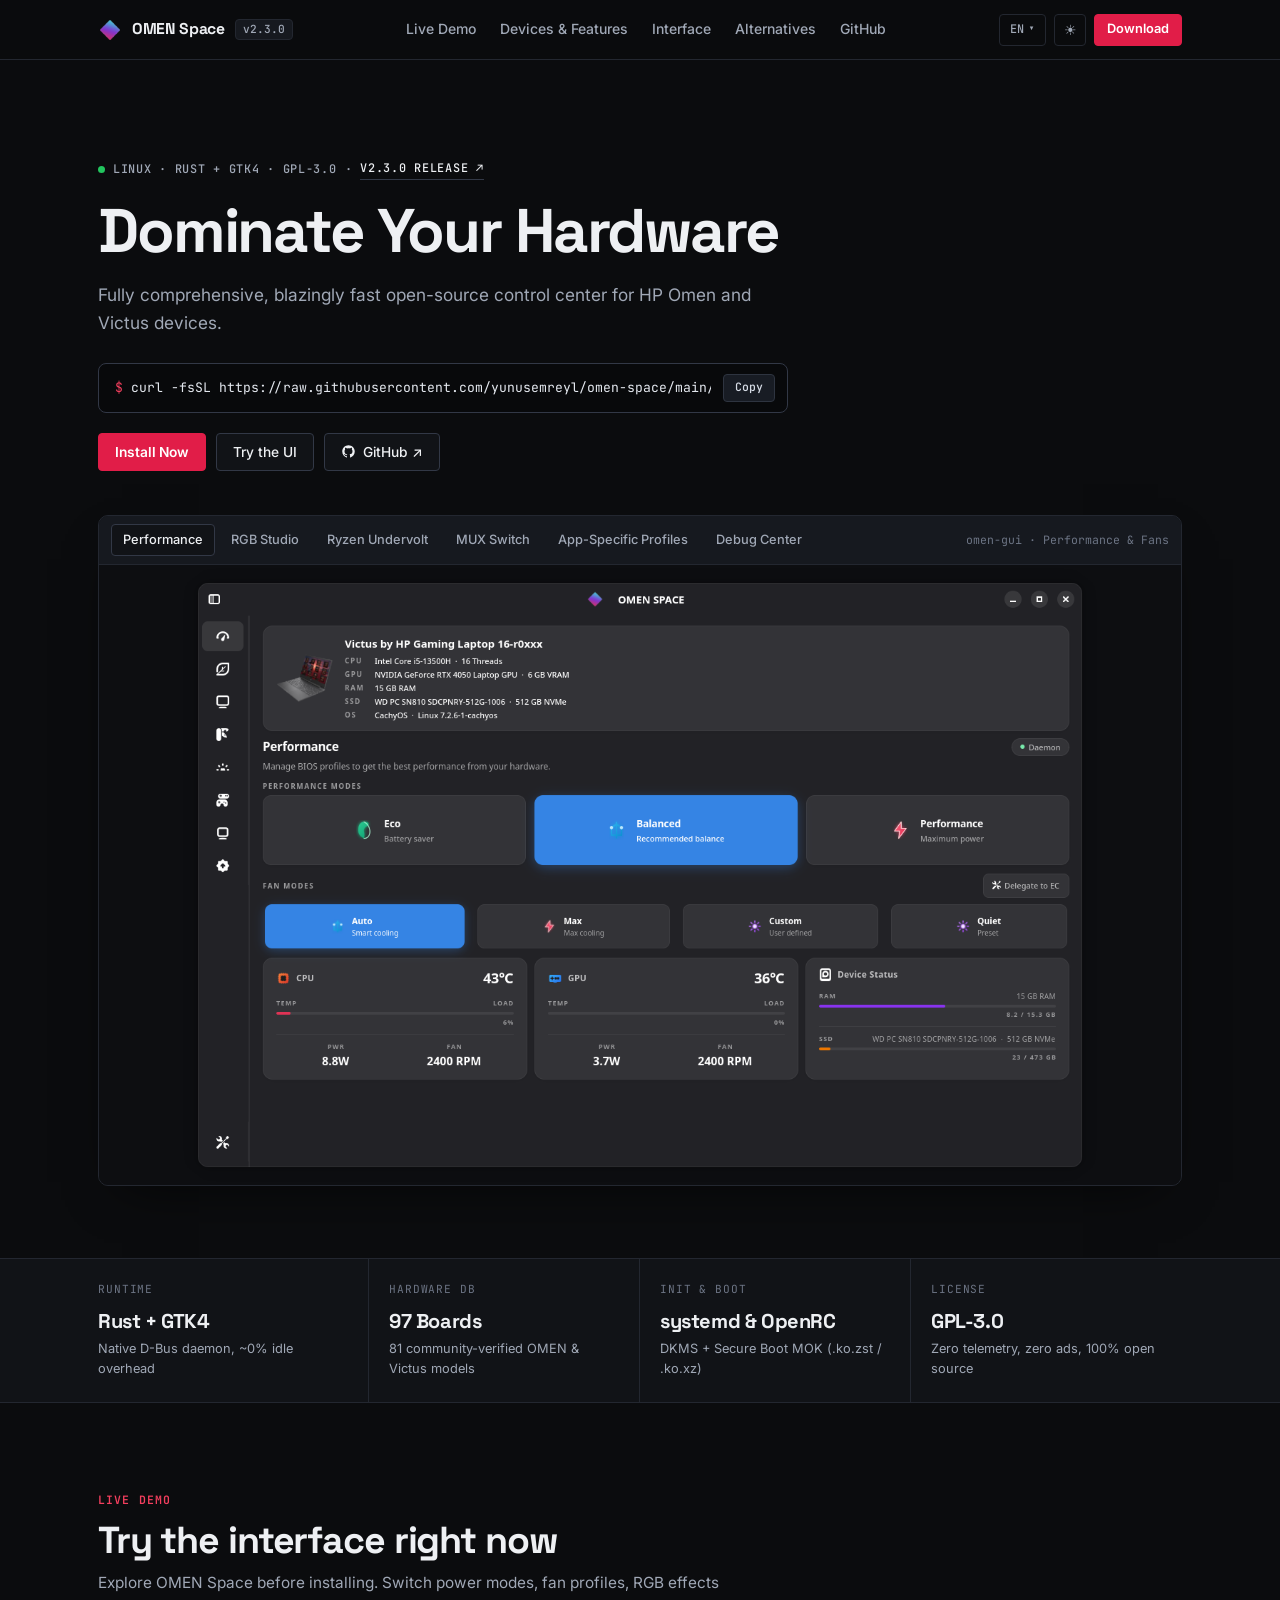
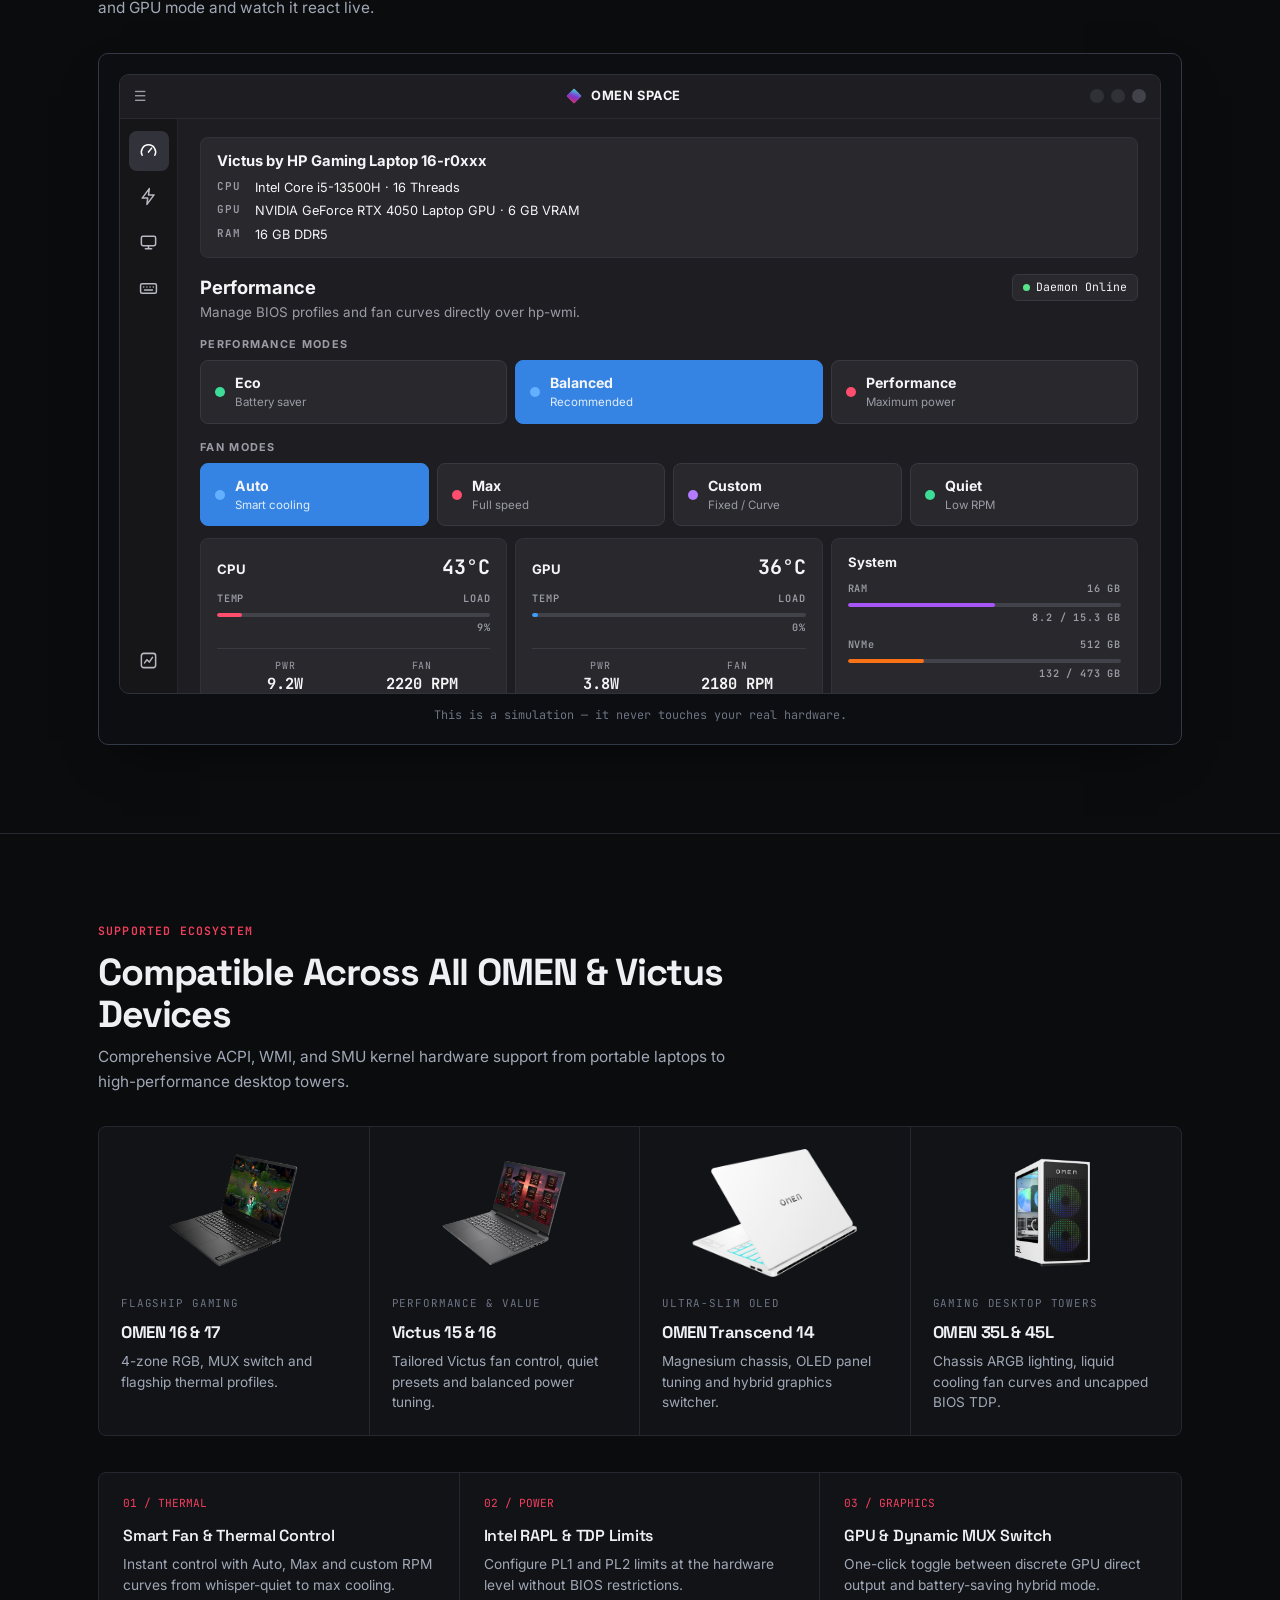
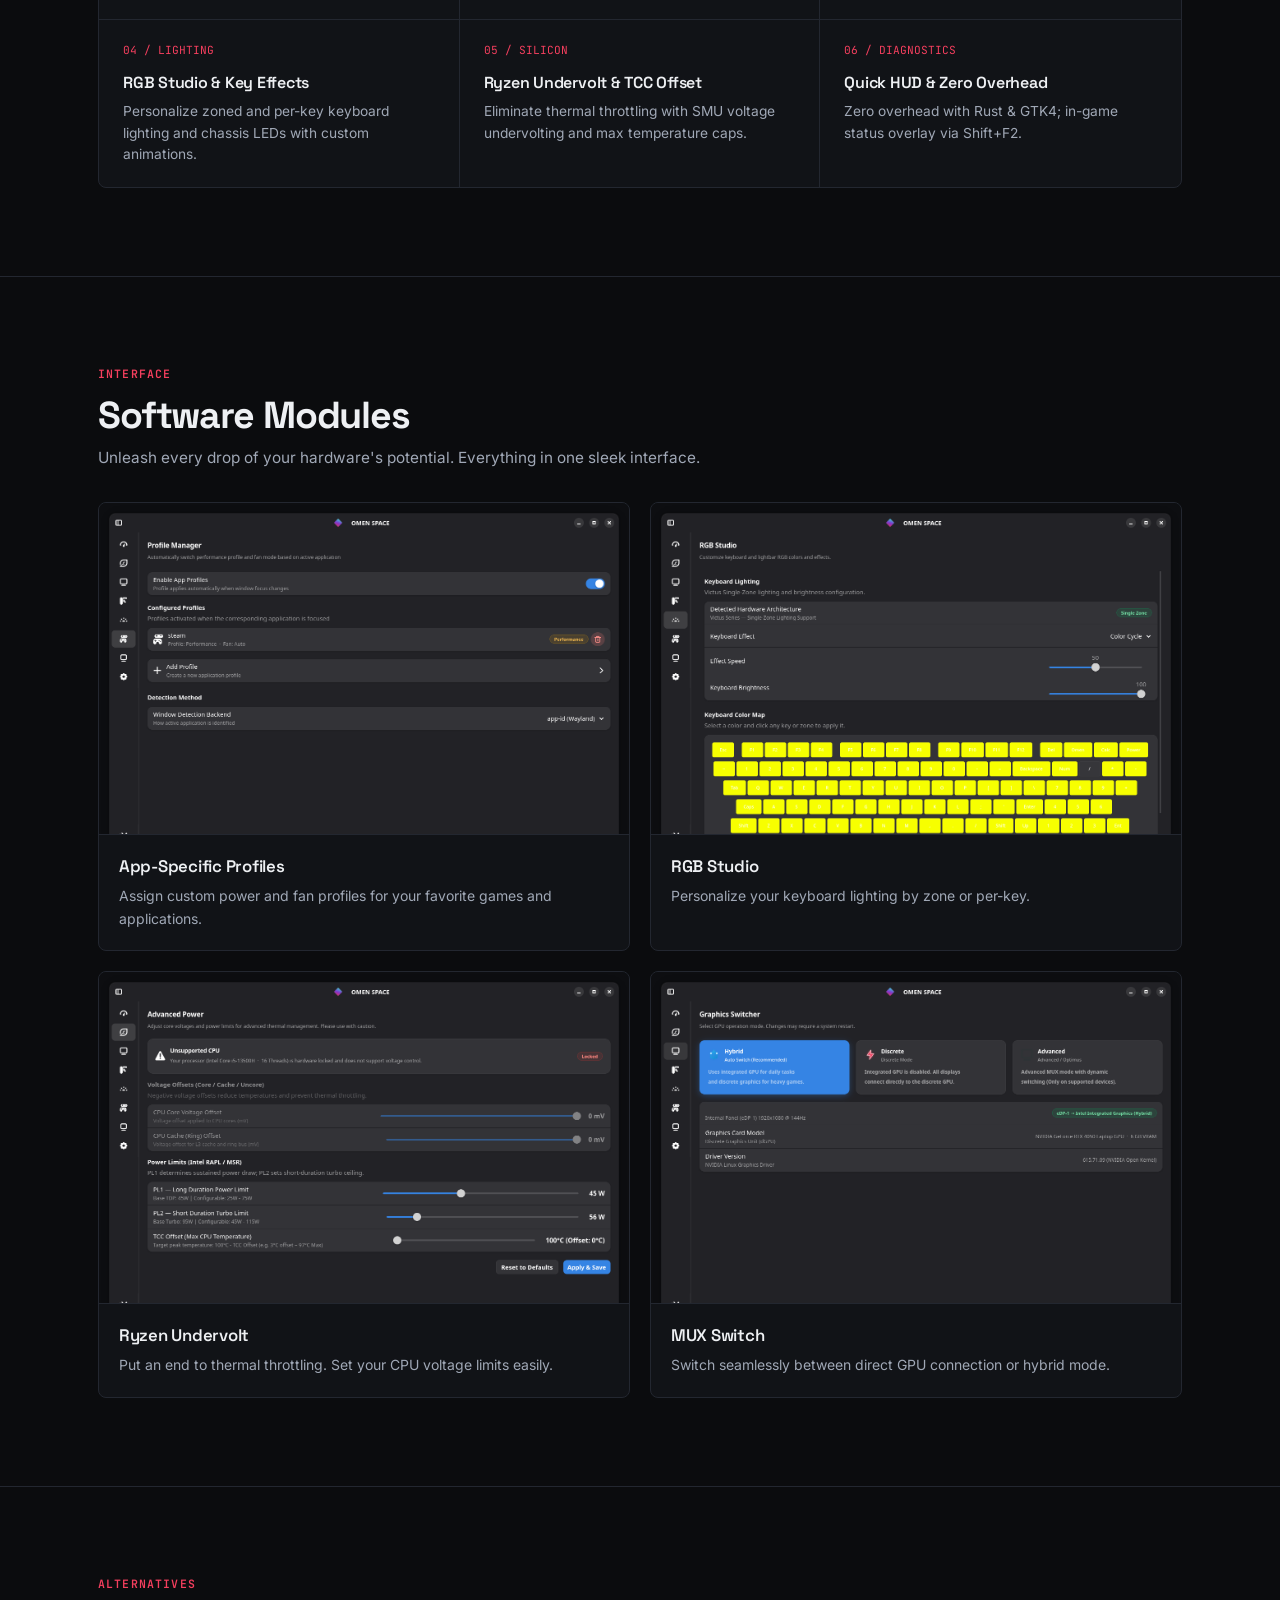
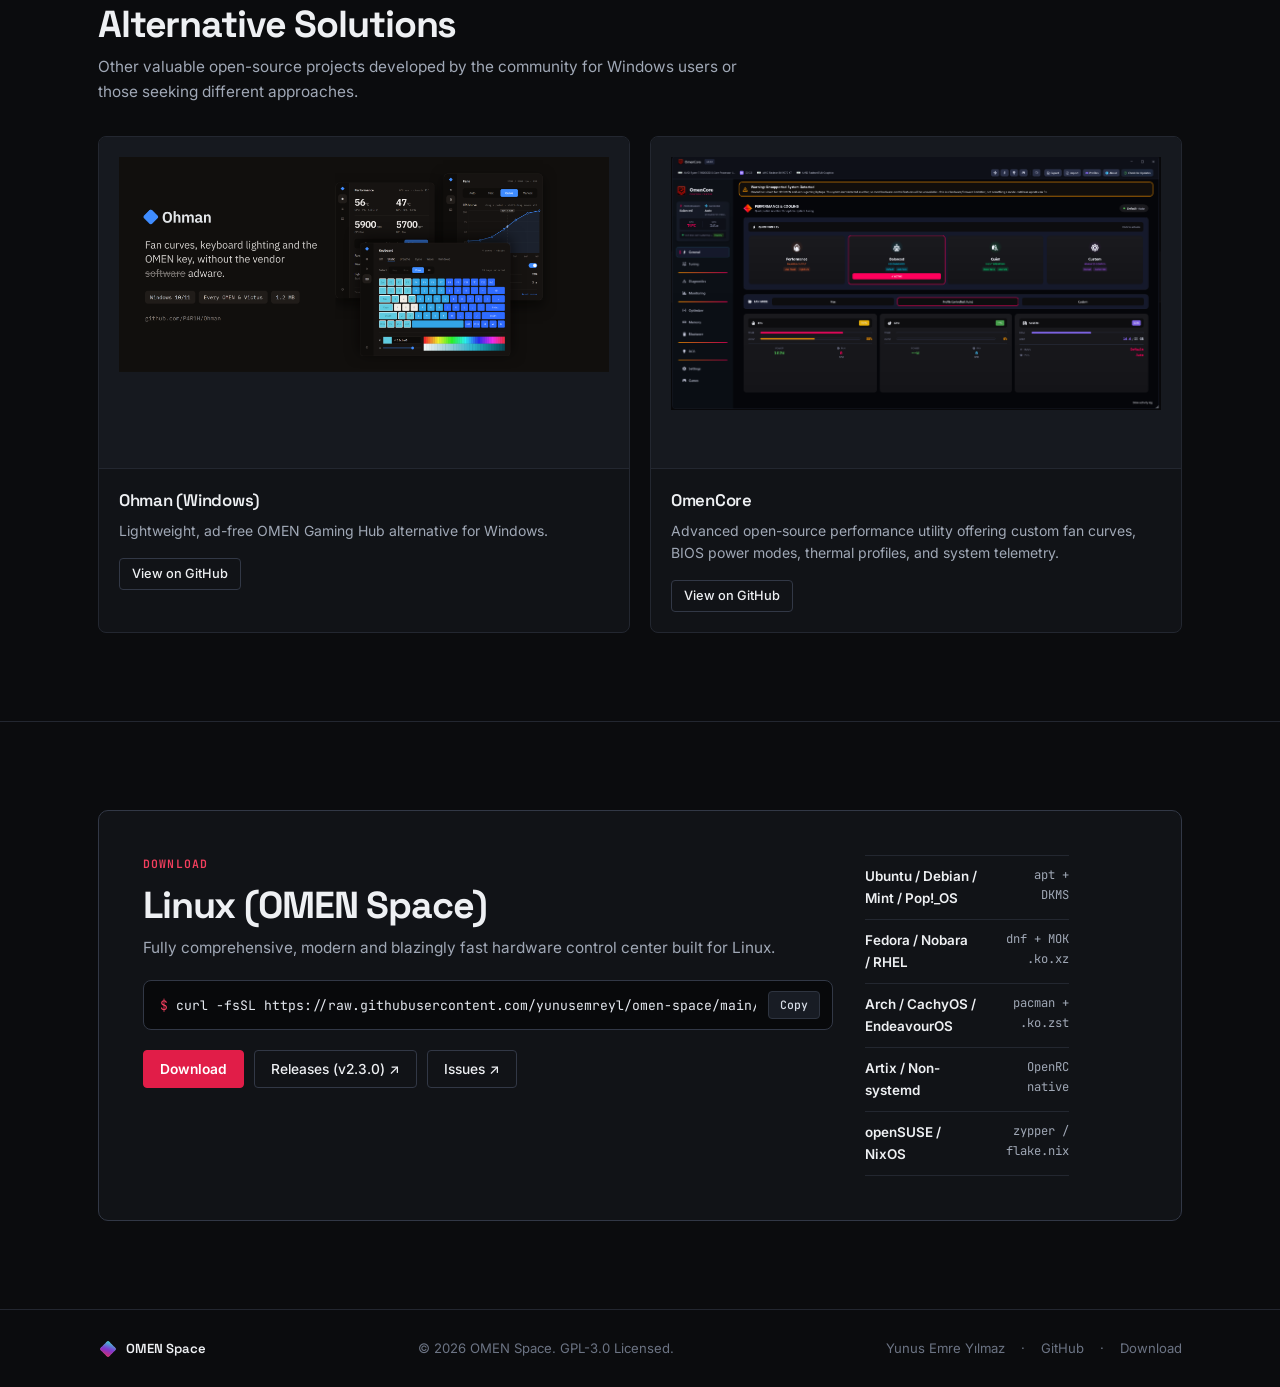
==== commit 964da4d0: "redesign: rebuild OMEN Space site with clean industrial Linux UI and v2.3.0 info" ====
--- a/index.html
+++ b/index.html
@@ -1,38 +1,40 @@
 <!DOCTYPE html>
-<html lang="tr" class="snap">
+<html lang="tr">
 <head>
 <meta charset="UTF-8">
 <meta name="viewport" content="width=device-width, initial-scale=1.0, viewport-fit=cover">
-<title>OMEN Space | Üstün Donanım Kontrolü</title>
-<meta name="description" content="HP Omen ve Victus cihazlar için Linux üzerinde geliştirilmiş tam kapsamlı donanım kontrol merkezi.">
-<meta name="theme-color" content="#090d14">
+<title>OMEN Space | Linux Hardware Control for HP OMEN &amp; Victus</title>
+<meta name="description" content="Open-source Rust &amp; GTK4 hardware control center and Linux kernel driver for HP OMEN and Victus laptops and desktops.">
+<meta name="theme-color" content="#0b0c0e">
 <link rel="icon" href="images/omenspace.png" type="image/png">
 <script>document.documentElement.dataset.theme=localStorage.getItem('omenspace-theme')||'dark'</script>
 <link rel="preconnect" href="https://fonts.googleapis.com">
 <link rel="preconnect" href="https://fonts.gstatic.com" crossorigin>
-<link href="https://fonts.googleapis.com/css2?family=Plus+Jakarta+Sans:wght@400;500;600;700;800&display=swap" rel="stylesheet">
+<link href="https://fonts.googleapis.com/css2?family=Inter:wght@400;500;600;700&family=JetBrains+Mono:wght@400;500;600&family=Space+Grotesk:wght@600;700&display=swap" rel="stylesheet">
 <link rel="stylesheet" href="assets/css/site.css">
 <link rel="stylesheet" href="assets/css/demo.css">
 </head>
 <body>
-<div class="orb o1"></div><div class="orb o2"></div>
-<div id="bar"></div>
-
-<!-- HEADER -->
-<header id="hd">
-  <a class="logo" href="#top" aria-label="OMEN Space">
-    <span id="dock"></span>
-    <b id="lw">OMEN Space</b>
-  </a>
-  <nav>
-    <a href="#demo" data-i18n="nav.demo">Canlı Demo</a>
-    <a href="#devices" data-i18n="nav.devices">Cihazlar & Özellikler</a>
-    <a href="#features" data-i18n="nav.features">Arayüz</a>
-    <a href="#alternatives" data-i18n="nav.alternatives">Alternatifler</a>
-    <a href="https://github.com/yunusemreyl/omen-space" target="_blank" rel="noopener" data-i18n="nav.github">GitHub</a>
-    <div class="tools">
+
+<header class="site-header">
+  <div class="wrap hdr-in">
+    <a class="brand" href="#top">
+      <img src="images/omenspace.png" alt="OMEN Space" width="24" height="24">
+      <span>OMEN Space</span>
+      <span class="ver-tag">v2.3.0</span>
+    </a>
+
+    <nav class="nav-links" aria-label="Primary">
+      <a href="#demo" data-i18n="nav.demo">Canlı Demo</a>
+      <a href="#devices" data-i18n="nav.devices">Cihazlar &amp; Özellikler</a>
+      <a href="#features" data-i18n="nav.features">Arayüz</a>
+      <a href="#alternatives" data-i18n="nav.alternatives">Alternatifler</a>
+      <a href="https://github.com/yunusemreyl/omen-space" target="_blank" rel="noopener" data-i18n="nav.github">GitHub</a>
+    </nav>
+
+    <div class="hdr-tools">
       <div class="dd" id="lang-dropdown">
-        <button class="dd-t" id="lang-toggle"><span id="current-lang">TR</span> ▾</button>
+        <button class="dd-t" id="lang-toggle" type="button"><span id="current-lang">TR</span> ▾</button>
         <div class="dd-m">
           <a href="#" data-lang="tr">Türkçe</a>
           <a href="#" data-lang="en">English</a>
@@ -43,428 +45,481 @@
           <a href="#" data-lang="ar">العربية</a>
         </div>
       </div>
-      <button class="tg" aria-label="Gece/Gündüz Modu">☀</button>
-      <a href="install.html" class="btn main dl" data-i18n="nav.download">İndir ↗</a>
-    </div>
-  </nav>
-  <button id="burger" aria-label="Menü" aria-expanded="false"><i></i><i></i></button>
+      <button class="icon-btn tg" type="button" aria-label="Toggle theme">☀</button>
+      <a href="install.html" class="btn btn-primary btn-sm dl-btn" data-i18n="nav.download">İndir</a>
+      <button id="burger" type="button" aria-label="Menu" aria-expanded="false"><i></i><i></i></button>
+    </div>
+  </div>
 </header>
 
-<!-- MOBILE MENU -->
 <div id="menu">
   <a href="#demo" data-i18n="nav.demo">Canlı Demo</a>
-  <a href="#devices" data-i18n="nav.devices">Cihazlar & Özellikler</a>
+  <a href="#devices" data-i18n="nav.devices">Cihazlar &amp; Özellikler</a>
   <a href="#features" data-i18n="nav.features">Arayüz</a>
   <a href="#alternatives" data-i18n="nav.alternatives">Alternatifler</a>
   <a href="install.html" data-i18n="nav.download">İndir</a>
   <a href="https://github.com/yunusemreyl/omen-space" target="_blank" rel="noopener" data-i18n="nav.github">GitHub</a>
-  <div class="tools">
+  <div class="mob-tools">
     <div class="pills">
-      <button data-lang="tr" onclick="window.setLanguage?.('tr')">TR</button>
-      <button data-lang="en" onclick="window.setLanguage?.('en')">EN</button>
-      <button data-lang="es" onclick="window.setLanguage?.('es')">ES</button>
-      <button data-lang="zh" onclick="window.setLanguage?.('zh')">ZH</button>
-      <button data-lang="ar" onclick="window.setLanguage?.('ar')">AR</button>
-    </div>
-    <button class="tg" aria-label="Tema Değiştir">☀</button>
+      <button type="button" data-lang="tr">TR</button>
+      <button type="button" data-lang="en">EN</button>
+      <button type="button" data-lang="es">ES</button>
+      <button type="button" data-lang="fr">FR</button>
+      <button type="button" data-lang="zh">ZH</button>
+      <button type="button" data-lang="hi">HI</button>
+      <button type="button" data-lang="ar">AR</button>
+    </div>
+    <button class="icon-btn tg" type="button" aria-label="Toggle theme">☀</button>
   </div>
 </div>
 
-<!-- SLIDE 1: HERO -->
-<section id="hero" class="slide"><span id="top"></span>
-  <div class="hero-in">
-    <div>
-      <div class="ph" id="ph"></div>
-      <h1>
-        <span class="ln"><span data-i18n="hero.title">Donanımınıza Hükmedin</span></span>
-      </h1>
-      <p class="lead" data-i18n="hero.desc">HP Omen ve Victus cihazlar için geliştirilmiş, tam kapsamlı ve inanılmaz hızlı açık kaynak kontrol merkezi.</p>
-      <div class="btns">
-        <a href="#install" class="btn main" data-i18n="hero.cta">Hemen Kurun ↗</a>
-        <a href="#demo" class="btn" data-i18n="hero.demo">Arayüzü Dene ↗</a>
-        <a href="https://github.com/yunusemreyl/omen-space" target="_blank" rel="noopener" class="btn">
-          <svg viewBox="0 0 24 24" width="16" height="16" fill="currentColor" aria-hidden="true" style="margin-right:2px"><path d="M12 2C6.477 2 2 6.477 2 12c0 4.42 2.865 8.166 6.839 9.489.5.092.682-.217.682-.482 0-.237-.008-.866-.013-1.7-2.782.603-3.369-1.34-3.369-1.34-.454-1.156-1.11-1.462-1.11-1.462-.908-.62.069-.608.069-.608 1.003.07 1.531 1.03 1.531 1.03.892 1.529 2.341 1.087 2.91.831.092-.646.35-1.086.636-1.336-2.22-.253-4.555-1.11-4.555-4.943 0-1.091.39-1.984 1.029-2.683-.103-.253-.446-1.27.098-2.647 0 0 .84-.269 2.75 1.025A9.578 9.578 0 0112 6.836c.85.004 1.705.114 2.504.336 1.909-1.294 2.747-1.025 2.747-1.025.546 1.377.203 2.394.1 2.647.64.699 1.028 1.592 1.028 2.683 0 3.842-2.339 4.687-4.566 4.935.359.309.678.919.678 1.852 0 1.336-.012 2.415-.012 2.743 0 .267.18.578.688.48C19.138 20.161 22 16.418 22 12c0-5.523-4.477-10-10-10z"/></svg>
-          GitHub ↗
-        </a>
-      </div>
-    </div>
-
-    <!-- 3D Interactive Sliding Screenshot Deck -->
-    <div class="hero-stack rv" style="--d:.25s" aria-label="OMEN Space Arayüzü">
-      <div class="hs-card slot-front zoom-trigger" data-idx="0" title="OMEN Space Performans Paneli">
-        <span class="hs-badge" data-i18n="feat.perf_badge">⚡ Performans</span>
-        <img src="images/perfpage.png" alt="OMEN Space Performans Paneli" fetchpriority="high">
-        <div class="hs-glow"></div>
-      </div>
-      <div class="hs-card slot-left zoom-trigger" data-idx="1" title="RGB Stüdyosu">
-        <span class="hs-badge" data-i18n="feat.2.title">RGB Stüdyosu</span>
-        <img src="images/keyboardpage.png" alt="RGB Stüdyosu" loading="eager">
-        <div class="hs-glow"></div>
-      </div>
-      <div class="hs-card slot-right zoom-trigger" data-idx="2" title="Ryzen Undervolt & Güç">
-        <span class="hs-badge" data-i18n="feat.3.title">Ryzen Undervolt</span>
-        <img src="images/undervoltpage.png" alt="Ryzen Undervolt & Güç" loading="eager">
-        <div class="hs-glow"></div>
-      </div>
-      <div class="hs-nav" aria-label="Ekran Görüntüsü Seçici">
-        <button class="hs-dot on" data-idx="0" aria-label="Performans"></button>
-        <button class="hs-dot" data-idx="1" aria-label="RGB Stüdyosu"></button>
-        <button class="hs-dot" data-idx="2" aria-label="Ryzen Undervolt"></button>
-      </div>
+<main id="top">
+  <!-- HERO -->
+  <section class="hero">
+    <div class="wrap">
+      <div class="hero-top">
+        <div class="eyebrow">
+          <span class="dot" aria-hidden="true"></span>
+          <span>LINUX · RUST + GTK4 · GPL-3.0</span>
+          <span>&middot;</span>
+          <a href="https://github.com/yunusemreyl/omen-space/releases/tag/v2.3.0" target="_blank" rel="noopener">v2.3.0 Release ↗</a>
+        </div>
+
+        <h1 data-i18n="hero.title">Donanımınıza Hükmedin</h1>
+        <p class="hero-lead" data-i18n="hero.desc">HP Omen ve Victus cihazlar için geliştirilmiş, tam kapsamlı ve inanılmaz hızlı açık kaynak kontrol merkezi.</p>
+
+        <div class="cmd-box">
+          <code><span class="prompt">$</span>curl -fsSL https://raw.githubusercontent.com/yunusemreyl/omen-space/main/install.sh | bash</code>
+          <button class="copy-btn" type="button" data-copy="curl -fsSL https://raw.githubusercontent.com/yunusemreyl/omen-space/main/install.sh | bash">Copy</button>
+        </div>
+
+        <div class="hero-actions">
+          <a href="install.html" class="btn btn-primary" data-i18n="hero.cta">Hemen Kurun</a>
+          <a href="#demo" class="btn" data-i18n="hero.demo">Arayüzü Dene</a>
+          <a href="https://github.com/yunusemreyl/omen-space" target="_blank" rel="noopener" class="btn">
+            <svg viewBox="0 0 24 24" width="15" height="15" fill="currentColor" aria-hidden="true"><path d="M12 2C6.477 2 2 6.477 2 12c0 4.42 2.865 8.166 6.839 9.489.5.092.682-.217.682-.482 0-.237-.008-.866-.013-1.7-2.782.603-3.369-1.34-3.369-1.34-.454-1.156-1.11-1.462-1.11-1.462-.908-.62.069-.608.069-.608 1.003.07 1.531 1.03 1.531 1.03.892 1.529 2.341 1.087 2.91.831.092-.646.35-1.086.636-1.336-2.22-.253-4.555-1.11-4.555-4.943 0-1.091.39-1.984 1.029-2.683-.103-.253-.446-1.27.098-2.647 0 0 .84-.269 2.75 1.025A9.578 9.578 0 0112 6.836c.85.004 1.705.114 2.504.336 1.909-1.294 2.747-1.025 2.747-1.025.546 1.377.203 2.394.1 2.647.64.699 1.028 1.592 1.028 2.683 0 3.842-2.339 4.687-4.566 4.935.359.309.678.919.678 1.852 0 1.336-.012 2.415-.012 2.743 0 .267.18.578.688.48C19.138 20.161 22 16.418 22 12c0-5.523-4.477-10-10-10z"/></svg>
+            GitHub ↗
+          </a>
+        </div>
+      </div>
+
+      <!-- Tabbed Real Application Screenshot Showcase -->
+      <div class="showcase">
+        <div class="showcase-bar">
+          <div class="showcase-tabs" role="tablist" aria-label="Application screens">
+            <button class="sc-tab on" type="button" data-src="images/perfpage.png" data-meta="omen-gui · Performance &amp; Fans">Performance</button>
+            <button class="sc-tab" type="button" data-src="images/keyboardpage.png" data-meta="omen-gui · HID LampArray &amp; 4-Zone RGB" data-i18n="feat.2.title">RGB Studio</button>
+            <button class="sc-tab" type="button" data-src="images/undervoltpage.png" data-meta="omen-gui · Intel RAPL &amp; Ryzen SMU" data-i18n="feat.3.title">Undervolt &amp; Power</button>
+            <button class="sc-tab" type="button" data-src="images/muxpage.png" data-meta="omen-gui · Hybrid / Discrete MUX" data-i18n="feat.4.title">MUX Switch</button>
+            <button class="sc-tab" type="button" data-src="images/profilepage.png" data-meta="omen-gui · Per-App Automation" data-i18n="feat.1.title">App Profiles</button>
+            <button class="sc-tab" type="button" data-src="images/diagpage.png" data-meta="omen-gui · Debug Center &amp; System Dump">Debug Center</button>
+          </div>
+          <span class="showcase-meta" id="showcaseMeta">omen-gui · Performance &amp; Fans</span>
+        </div>
+        <div class="showcase-stage" data-zoom>
+          <img id="showcaseImg" src="images/perfpage.png" alt="OMEN Space Performance Dashboard" fetchpriority="high">
+        </div>
+      </div>
+    </div>
+  </section>
+
+  <!-- ARCHITECTURE SPEC STRIP -->
+  <section class="spec-strip" aria-label="Technical specifications">
+    <div class="wrap">
+      <div class="spec-grid">
+        <div class="spec-cell">
+          <div class="spec-k">RUNTIME</div>
+          <div class="spec-v">Rust + GTK4</div>
+          <div class="spec-sub">Native D-Bus daemon, ~0% idle overhead</div>
+        </div>
+        <div class="spec-cell">
+          <div class="spec-k">HARDWARE DB</div>
+          <div class="spec-v">97 Boards</div>
+          <div class="spec-sub">81 community-verified OMEN &amp; Victus models</div>
+        </div>
+        <div class="spec-cell">
+          <div class="spec-k">INIT &amp; BOOT</div>
+          <div class="spec-v">systemd &amp; OpenRC</div>
+          <div class="spec-sub">DKMS + Secure Boot MOK (.ko.zst / .ko.xz)</div>
+        </div>
+        <div class="spec-cell">
+          <div class="spec-k">LICENSE</div>
+          <div class="spec-v">GPL-3.0</div>
+          <div class="spec-sub">Zero telemetry, zero ads, 100% open source</div>
+        </div>
+      </div>
+    </div>
+  </section>
+
+  <!-- INTERACTIVE LIVE SIMULATOR -->
+  <section id="demo" class="sec">
+    <div class="wrap">
+      <div class="sec-head">
+        <div class="sec-head-copy">
+          <div class="sec-kicker" data-i18n="nav.demo">Canlı Demo</div>
+          <h2 data-i18n="demo.title">Arayüzü şimdi deneyin</h2>
+          <p class="sec-desc" data-i18n="demo.desc">Kurmadan önce OMEN Space'i keşfedin. Güç modlarını, fan profillerini, RGB efektlerini ve GPU modunu değiştirip canlı tepkileri görün.</p>
+        </div>
+      </div>
+
+      <div class="demo-stage">
+        <div class="omen-app" id="omenApp">
+          <div class="oa-titlebar">
+            <span class="oa-ic">&#9776;</span>
+            <div class="oa-title"><img src="images/omenspace.png" width="18" height="18" alt=""> OMEN SPACE</div>
+            <div class="oa-wc"><i></i><i></i><i class="x"></i></div>
+          </div>
+          <div class="oa-body">
+            <nav class="oa-side" aria-label="OMEN Space demo">
+              <button class="on" type="button" data-page="perf" aria-label="Performance" title="Performance"><svg viewBox="0 0 24 24"><path d="M4 18a9 9 0 1 1 16 0"/><path d="M12 14l4-5"/></svg></button>
+              <button type="button" data-page="power" aria-label="Advanced Power" title="Advanced Power"><svg viewBox="0 0 24 24"><path d="M13 2L4 14h7l-1 8 9-12h-7z"/></svg></button>
+              <button type="button" data-page="gpu" aria-label="Graphics" title="Graphics"><svg viewBox="0 0 24 24"><rect x="3" y="4" width="18" height="12" rx="2"/><path d="M8 20h8M12 16v4"/></svg></button>
+              <button type="button" data-page="rgb" aria-label="RGB Studio" title="RGB Studio"><svg viewBox="0 0 24 24"><rect x="2" y="6" width="20" height="12" rx="2"/><path d="M6 10h.01M10 10h.01M14 10h.01M18 10h.01M7 14h10"/></svg></button>
+              <span class="grow"></span>
+              <button id="hudBtn" type="button" aria-label="Quick HUD (Shift+F2)" title="Quick HUD (Shift+F2)"><svg viewBox="0 0 24 24"><rect x="3" y="3" width="18" height="18" rx="3"/><path d="M7 15l3-4 3 3 4-6"/></svg></button>
+            </nav>
+            <div class="oa-main">
+              <!-- PERFORMANCE TAB -->
+              <section class="oa-page on" data-page="perf">
+                <div class="oa-dev">
+                  <h4>Victus by HP Gaming Laptop 16-r0xxx</h4>
+                  <dt>CPU</dt><dd>Intel Core i5-13500H &middot; 16 Threads</dd>
+                  <dt>GPU</dt><dd>NVIDIA GeForce RTX 4050 Laptop GPU &middot; 6 GB VRAM</dd>
+                  <dt>RAM</dt><dd>16 GB DDR5</dd>
+                </div>
+                <div class="oa-top">
+                  <div><div class="oa-h">Performance</div><div class="oa-sub">Manage BIOS profiles and fan curves directly over hp-wmi.</div></div>
+                  <span class="oa-badge">Daemon Online</span>
+                </div>
+                <div class="oa-label" style="margin-top:0">Performance modes</div>
+                <div class="oa-grid g3">
+                  <button class="oa-opt" type="button" data-g="mode" data-v="eco" style="--c:#3ddc97"><span class="d"></span><span><b>Eco</b><small>Battery saver</small></span></button>
+                  <button class="oa-opt on" type="button" data-g="mode" data-v="balanced" style="--c:#62b0ff"><span class="d"></span><span><b>Balanced</b><small>Recommended</small></span></button>
+                  <button class="oa-opt" type="button" data-g="mode" data-v="performance" style="--c:#ff4d6d"><span class="d"></span><span><b>Performance</b><small>Maximum power</small></span></button>
+                </div>
+                <div class="oa-label">Fan modes</div>
+                <div class="oa-grid g4">
+                  <button class="oa-opt on" type="button" data-g="fan" data-v="auto" style="--c:#62b0ff"><span class="d"></span><span><b>Auto</b><small>Smart cooling</small></span></button>
+                  <button class="oa-opt" type="button" data-g="fan" data-v="max" style="--c:#ff4d6d"><span class="d"></span><span><b>Max</b><small>Full speed</small></span></button>
+                  <button class="oa-opt" type="button" data-g="fan" data-v="custom" style="--c:#b57bff"><span class="d"></span><span><b>Custom</b><small>Fixed / Curve</small></span></button>
+                  <button class="oa-opt" type="button" data-g="fan" data-v="quiet" style="--c:#3ddc97"><span class="d"></span><span><b>Quiet</b><small>Low RPM</small></span></button>
+                </div>
+                <div class="oa-list" id="customRow" hidden>
+                  <div class="oa-row">
+                    <div><b>Custom fan speed</b><small>Drag to set a fixed target speed</small></div>
+                    <div class="oa-ctl"><input class="oa-range" type="range" min="1500" max="6000" step="100" value="3500" data-s="custom"><output data-o="custom"></output></div>
+                  </div>
+                </div>
+                <div class="oa-stats">
+                  <div class="oa-card">
+                    <h5><span>CPU</span><em id="cT">43&deg;C</em></h5>
+                    <div class="oa-sm"><span>TEMP</span><span>LOAD</span></div>
+                    <div class="oa-meter"><i id="cBar" style="--c:#ff4d6d"></i></div>
+                    <div class="oa-sm"><span></span><span id="cL">6%</span></div>
+                    <div class="oa-pair"><div><span>PWR</span><b id="cP">8.8W</b></div><div><span>FAN</span><b id="cF">2400 RPM</b></div></div>
+                  </div>
+                  <div class="oa-card">
+                    <h5><span>GPU</span><em id="gT">36&deg;C</em></h5>
+                    <div class="oa-sm"><span>TEMP</span><span>LOAD</span></div>
+                    <div class="oa-meter"><i id="gBar" style="--c:#3b9eff"></i></div>
+                    <div class="oa-sm"><span></span><span id="gL">0%</span></div>
+                    <div class="oa-pair"><div><span>PWR</span><b id="gP">3.7W</b></div><div><span>FAN</span><b id="gF">2400 RPM</b></div></div>
+                  </div>
+                  <div class="oa-card">
+                    <h5><span>System</span></h5>
+                    <div class="oa-sm"><span>RAM</span><span>16 GB</span></div>
+                    <div class="oa-meter"><i id="ramBar" style="--c:#a855f7"></i></div>
+                    <div class="oa-sm"><span></span><span id="ramT">8.2 / 15.3 GB</span></div>
+                    <div class="oa-sm" style="margin-top:12px"><span>NVMe</span><span>512 GB</span></div>
+                    <div class="oa-meter"><i id="ssdBar" style="--c:#f97316;width:28%"></i></div>
+                    <div class="oa-sm"><span></span><span>132 / 473 GB</span></div>
+                  </div>
+                </div>
+              </section>
+
+              <!-- ADVANCED POWER TAB -->
+              <section class="oa-page" data-page="power">
+                <div class="oa-h">Advanced Power</div>
+                <div class="oa-sub">Adjust Intel RAPL / Ryzen SMU power limits and thermal ceilings.</div>
+                <div class="oa-label" style="margin-top:0">Power limits (Intel RAPL / MSR)</div>
+                <div class="oa-list">
+                  <div class="oa-row">
+                    <div><b>PL1 &mdash; Long Duration Power Limit</b><small>Base TDP: 45W | Configurable: 25W - 75W</small></div>
+                    <div class="oa-ctl"><input class="oa-range" type="range" min="25" max="75" value="45" data-s="pl1"><output data-o="pl1"></output></div>
+                  </div>
+                  <div class="oa-row">
+                    <div><b>PL2 &mdash; Short Duration Turbo Limit</b><small>Base Turbo: 95W | Configurable: 45W - 115W</small></div>
+                    <div class="oa-ctl"><input class="oa-range" type="range" min="45" max="115" value="56" data-s="pl2"><output data-o="pl2"></output></div>
+                  </div>
+                  <div class="oa-row">
+                    <div><b>TCC Offset (Max CPU Temperature)</b><small>Target peak temperature: 100&deg;C - TCC Offset</small></div>
+                    <div class="oa-ctl"><input class="oa-range" type="range" min="0" max="30" value="0" data-s="tcc"><output data-o="tcc" style="min-width:140px"></output></div>
+                  </div>
+                </div>
+                <div class="oa-actions">
+                  <button class="oa-btn" type="button" id="pwReset">Reset to Defaults</button>
+                  <button class="oa-btn p" type="button" id="pwApply">Apply &amp; Save</button>
+                </div>
+              </section>
+
+              <!-- GRAPHICS TAB -->
+              <section class="oa-page" data-page="gpu">
+                <div class="oa-h">Graphics Switcher</div>
+                <div class="oa-sub">Select firmware MUX routing mode. Changes apply on next reboot.</div>
+                <div class="oa-grid g3">
+                  <button class="oa-opt tall on" type="button" data-g="gpu" data-v="hybrid" style="--c:#62b0ff"><span class="hd"><span class="d"></span><span><b>Hybrid</b><small>Auto Switch</small></span></span><p>Uses integrated GPU for daily work and discrete GPU for demanding workloads.</p></button>
+                  <button class="oa-opt tall" type="button" data-g="gpu" data-v="discrete" style="--c:#ff4d6d"><span class="hd"><span class="d"></span><span><b>Discrete</b><small>Direct dGPU</small></span></span><p>Routes the internal display directly to the NVIDIA GPU for lowest latency.</p></button>
+                  <button class="oa-opt tall" type="button" data-g="gpu" data-v="advanced" style="--c:#b57bff"><span class="hd"><span class="d"></span><span><b>Advanced</b><small>Dynamic MUX</small></span></span><p>Dynamic Optimus display switching on supported firmware.</p></button>
+                </div>
+                <div class="oa-list oa-info">
+                  <div class="oa-row"><div><small>Internal Panel (eDP-1) 1920x1080 @ 144Hz</small></div><div style="text-align:right"><span class="oa-pill" id="gpuRoute">eDP-1 &rarr; Intel Integrated Graphics (Hybrid)</span></div></div>
+                  <div class="oa-row"><div><b>Graphics Card Model</b><small>Discrete Graphics Unit (dGPU)</small></div><div style="text-align:right;color:var(--oa-mut)">NVIDIA GeForce RTX 4050 Laptop GPU &middot; 6 GB VRAM</div></div>
+                  <div class="oa-row"><div><b>Driver Version</b><small>NVIDIA Linux Graphics Driver</small></div><div style="text-align:right;color:var(--oa-mut)">570.124.04 (NVIDIA Open Kernel)</div></div>
+                </div>
+              </section>
+
+              <!-- RGB STUDIO TAB -->
+              <section class="oa-page" data-page="rgb">
+                <div class="oa-h">RGB Studio</div>
+                <div class="oa-sub">Control 4-zone WMI keyboards, per-key HID LampArray boards, and chassis lightbars.</div>
+                <div class="oa-list" style="margin-top:0">
+                  <div class="oa-row"><div><b>Keyboard Effect</b></div>
+                    <select class="oa-select" id="rgbEffect"><option value="static">Static</option><option value="breathing">Breathing</option><option value="wave">Wave</option><option value="cycle" selected>Color Cycle</option></select>
+                  </div>
+                  <div class="oa-row"><div><b>Effect Speed</b></div><div class="oa-ctl"><input class="oa-range" type="range" min="10" max="100" value="50" data-s="speed"><output data-o="speed"></output></div></div>
+                  <div class="oa-row"><div><b>Keyboard Brightness</b></div><div class="oa-ctl"><input class="oa-range" type="range" min="0" max="100" value="100" data-s="bright"><output data-o="bright"></output></div></div>
+                </div>
+                <div class="oa-label">Per-key color map</div>
+                <div class="oa-sub" style="margin-bottom:8px">Pick a color, or click any key to paint it directly.</div>
+                <div class="oa-pal" id="rgbPal"></div>
+                <div class="oa-kb" id="rgbKb"></div>
+              </section>
+            </div>
+          </div>
+          <div class="oa-hud" id="oaHud" hidden>
+            <h6>QUICK HUD &middot; SHIFT+F2</h6>
+            <p id="hudLine"></p>
+            <div><button type="button" id="hudMode">Mode &#9656;</button><button type="button" id="hudFan">Fan &#9656;</button></div>
+          </div>
+          <div class="oa-toast" id="oaToast" role="status"></div>
+        </div>
+        <p class="demo-hint" data-i18n="demo.hint">Bu bir simülasyondur — gerçek donanımınıza dokunmaz.</p>
+      </div>
+    </div>
+  </section>
+
+  <!-- SUPPORTED DEVICES & HARDWARE CAPABILITIES -->
+  <section id="devices" class="sec">
+    <div class="wrap">
+      <div class="sec-head">
+        <div class="sec-head-copy">
+          <div class="sec-kicker" data-i18n="devices.badge">Desteklenen Ekosistem</div>
+          <h2 data-i18n="devices.title">Tüm OMEN ve Victus Cihazlarıyla Uyumlu</h2>
+          <p class="sec-desc" data-i18n="devices.desc">Dizüstü bilgisayarlardan yüksek performanslı masaüstü sistemlere kadar tüm HP oyuncu ailesinde kusursuz ACPI, WMI ve SMU donanım desteği.</p>
+        </div>
+      </div>
+
+      <div class="dev-matrix">
+        <article class="dev-item">
+          <div class="dev-thumb" data-zoom><img src="images/omen_laptop.png" alt="OMEN 16, 17 &amp; MAX 16" loading="lazy"></div>
+          <div class="dev-tag" data-i18n="devices.omen.tag">Amiral Gemisi Oyuncu</div>
+          <h3 data-i18n="devices.omen.title">OMEN 16 &amp; 17</h3>
+          <p data-i18n="devices.omen.desc">4 bölgeli &amp; tuş bazlı HID LampArray RGB, MUX switch ve üst düzey termal profiller.</p>
+        </article>
+
+        <article class="dev-item">
+          <div class="dev-thumb" data-zoom><img src="images/victus_laptop.png" alt="Victus 15 &amp; 16" loading="lazy"></div>
+          <div class="dev-tag" data-i18n="devices.victus.tag">Performans &amp; F/P</div>
+          <h3 data-i18n="devices.victus.title">Victus 15 &amp; 16</h3>
+          <p data-i18n="devices.victus.desc">Özel Victus fan denetimi, sessiz mod ve dengeli güç optimizasyonu.</p>
+        </article>
+
+        <article class="dev-item">
+          <div class="dev-thumb" data-zoom><img src="images/transcend14.png" alt="OMEN Transcend 14" loading="lazy"></div>
+          <div class="dev-tag" data-i18n="devices.transcend.tag">Ultra İnce &amp; OLED</div>
+          <h3 data-i18n="devices.transcend.title">OMEN Transcend 14</h3>
+          <p data-i18n="devices.transcend.desc">Hafif magnezyum kasa, OLED uyumu ve hibrit grafik desteği.</p>
+        </article>
+
+        <article class="dev-item">
+          <div class="dev-thumb" data-zoom><img src="images/omen35l.png" alt="OMEN 35L &amp; 45L" loading="lazy"></div>
+          <div class="dev-tag" data-i18n="devices.desktop.tag">Masaüstü Canavarları</div>
+          <h3 data-i18n="devices.desktop.title">OMEN 35L &amp; 45L</h3>
+          <p data-i18n="devices.desktop.desc">Kasa ARGB aydınlatma, sıvı soğutma fan eğrileri ve BIOS kısıtsız TDP.</p>
+        </article>
+      </div>
+
+      <div class="cap-matrix">
+        <div class="cap-cell">
+          <div class="cap-num">01 / THERMAL</div>
+          <h3 data-i18n="cap.1.title">Akıllı Fan &amp; Termal Denetim</h3>
+          <p data-i18n="cap.1.desc">Auto, Max ve devir bazlı özel RPM kontrolü ile serin ve sessiz çalışma.</p>
+        </div>
+        <div class="cap-cell">
+          <div class="cap-num">02 / POWER</div>
+          <h3 data-i18n="cap.2.title">Intel RAPL &amp; TDP Limitleri</h3>
+          <p data-i18n="cap.2.desc">PL1 ve PL2 güç sınırlarını BIOS kısıtlamalarına takılmadan özgürce belirleyin.</p>
+        </div>
+        <div class="cap-cell">
+          <div class="cap-num">03 / GRAPHICS</div>
+          <h3 data-i18n="cap.3.title">GPU &amp; Dinamik MUX Switch</h3>
+          <p data-i18n="cap.3.desc">Harici GPU doğrudan ekran bağlantısı veya pil tasarrufu için Hibrit grafik geçişi.</p>
+        </div>
+        <div class="cap-cell">
+          <div class="cap-num">04 / LIGHTING</div>
+          <h3 data-i18n="cap.4.title">RGB Stüdyo &amp; Klavye</h3>
+          <p data-i18n="cap.4.desc">Bölgesel ve tuş bazlı klavye ile kasa LED'lerini özel renk ve efektlerle kişiselleştirin.</p>
+        </div>
+        <div class="cap-cell">
+          <div class="cap-num">05 / SILICON</div>
+          <h3 data-i18n="cap.5.title">Ryzen Undervolt &amp; TCC</h3>
+          <p data-i18n="cap.5.desc">Isınma ve throttling sorunlarına son veren voltaj düşürme ve tepe sıcaklık tavanı belirleme.</p>
+        </div>
+        <div class="cap-cell">
+          <div class="cap-num">06 / DIAGNOSTICS</div>
+          <h3 data-i18n="cap.6.title">Quick HUD &amp; Sıfır Kaynak</h3>
+          <p data-i18n="cap.6.desc">Rust &amp; GTK4 ile ~0 CPU/RAM tüketimi; Shift+F2 kısayolu ile oyun içi hızlı durum katmanı.</p>
+        </div>
+      </div>
+    </div>
+  </section>
+
+  <!-- INTERFACE MODULES GALLERY -->
+  <section id="features" class="sec">
+    <div class="wrap">
+      <div class="sec-head">
+        <div class="sec-head-copy">
+          <div class="sec-kicker" data-i18n="nav.features">Arayüz</div>
+          <h2 data-i18n="feat.title">Yazılım Modülleri</h2>
+          <p class="sec-desc" data-i18n="feat.desc">Donanımınızın potansiyelini son damlasına kadar kullanın. Her şey tek bir şık arayüzde.</p>
+        </div>
+      </div>
+
+      <div class="gallery-grid">
+        <article class="shot-card">
+          <div class="shot-img" data-zoom><img src="images/profilepage.png" alt="Uygulamalara Özel Profiller" loading="lazy"></div>
+          <div class="shot-body">
+            <h3 data-i18n="feat.1.title">Uygulamalara Özel Profiller</h3>
+            <p data-i18n="feat.1.desc">Favori oyunlarınız ve uygulamalarınız için özel güç ve fan profilleri atayın.</p>
+          </div>
+        </article>
+
+        <article class="shot-card">
+          <div class="shot-img" data-zoom><img src="images/keyboardpage.png" alt="RGB Stüdyosu" loading="lazy"></div>
+          <div class="shot-body">
+            <h3 data-i18n="feat.2.title">RGB Stüdyosu</h3>
+            <p data-i18n="feat.2.desc">Klavye aydınlatmanızı bölgesel veya tuş bazlı kişiselleştirin.</p>
+          </div>
+        </article>
+
+        <article class="shot-card">
+          <div class="shot-img" data-zoom><img src="images/undervoltpage.png" alt="Ryzen Undervolt" loading="lazy"></div>
+          <div class="shot-body">
+            <h3 data-i18n="feat.3.title">Ryzen Undervolt</h3>
+            <p data-i18n="feat.3.desc">Isınma sorunlarına son. İşlemcinizin voltaj limitlerini belirleyin.</p>
+          </div>
+        </article>
+
+        <article class="shot-card">
+          <div class="shot-img" data-zoom><img src="images/muxpage.png" alt="MUX Switch" loading="lazy"></div>
+          <div class="shot-body">
+            <h3 data-i18n="feat.4.title">MUX Switch</h3>
+            <p data-i18n="feat.4.desc">Doğrudan GPU bağlantısı veya hibrit mod arasında geçiş yapın.</p>
+          </div>
+        </article>
+      </div>
+    </div>
+  </section>
+
+  <!-- ALTERNATIVES -->
+  <section id="alternatives" class="sec">
+    <div class="wrap">
+      <div class="sec-head">
+        <div class="sec-head-copy">
+          <div class="sec-kicker" data-i18n="nav.alternatives">Alternatifler</div>
+          <h2 data-i18n="alt.title">Alternatif Çözümler</h2>
+          <p class="sec-desc" data-i18n="alt.desc">Windows kullanıcıları veya farklı yaklaşımlar arayanlar için topluluğun geliştirdiği diğer değerli açık kaynak projeler.</p>
+        </div>
+      </div>
+
+      <div class="gallery-grid">
+        <article class="shot-card">
+          <div class="shot-img contain" data-zoom><img src="images/ohman.png" alt="Ohman (Windows)" loading="lazy"></div>
+          <div class="shot-body">
+            <h3 data-i18n="alt.ohman.title">Ohman (Windows)</h3>
+            <p data-i18n="alt.ohman.desc">Windows için reklamsız ve hafif OMEN Gaming Hub alternatifi.</p>
+            <a href="https://github.com/P4R1H/ohman" target="_blank" rel="noopener" class="btn btn-sm" data-i18n="install.github_btn">GitHub'da İncele</a>
+          </div>
+        </article>
+
+        <article class="shot-card">
+          <div class="shot-img contain" data-zoom><img src="images/omencore.png" alt="OmenCore" loading="lazy"></div>
+          <div class="shot-body">
+            <h3 data-i18n="alt.omencore.title">OmenCore</h3>
+            <p data-i18n="alt.omencore.desc">Özel fan eğrileri, BIOS güç modları, termal profiller ve donanım telemetrisi sunan gelişmiş açık kaynaklı OMEN yönetim aracı.</p>
+            <a href="https://github.com/theantipopau/omencore" target="_blank" rel="noopener" class="btn btn-sm" data-i18n="install.github_btn">GitHub'da İncele</a>
+          </div>
+        </article>
+      </div>
+    </div>
+  </section>
+
+  <!-- INSTALL -->
+  <section id="install" class="sec">
+    <div class="wrap">
+      <div class="install-panel">
+        <div class="install-split">
+          <div>
+            <div class="sec-kicker" data-i18n="nav.download">İndir</div>
+            <h2 data-i18n="install.linux">Linux (OMEN Space)</h2>
+            <p class="sec-desc" style="margin-bottom:20px" data-i18n="install.omenspace.desc">Linux üzerinde geliştirilmiş tam kapsamlı, modern ve inanılmaz hızlı donanım kontrol merkezi.</p>
+
+            <div class="cmd-box">
+              <code><span class="prompt">$</span>curl -fsSL https://raw.githubusercontent.com/yunusemreyl/omen-space/main/install.sh | bash</code>
+              <button class="copy-btn" type="button" data-copy="curl -fsSL https://raw.githubusercontent.com/yunusemreyl/omen-space/main/install.sh | bash">Copy</button>
+            </div>
+
+            <div class="hero-actions" style="margin-bottom:0">
+              <a href="install.html" class="btn btn-primary" data-i18n="nav.download">İndir</a>
+              <a href="https://github.com/yunusemreyl/omen-space/releases" target="_blank" rel="noopener" class="btn">Releases (v2.3.0) ↗</a>
+              <a href="https://github.com/yunusemreyl/omen-space/issues" target="_blank" rel="noopener" class="btn">Issues ↗</a>
+            </div>
+          </div>
+
+          <ul class="distro-list">
+            <li><strong>Ubuntu / Debian / Mint / Pop!_OS</strong><span>apt + DKMS</span></li>
+            <li><strong>Fedora / Nobara / RHEL</strong><span>dnf + MOK .ko.xz</span></li>
+            <li><strong>Arch / CachyOS / EndeavourOS</strong><span>pacman + .ko.zst</span></li>
+            <li><strong>Artix / Non-systemd</strong><span>OpenRC native</span></li>
+            <li><strong>openSUSE / NixOS</strong><span>zypper / flake.nix</span></li>
+          </ul>
+        </div>
+      </div>
+    </div>
+  </section>
+</main>
+
+<footer class="site-footer">
+  <div class="wrap foot-in">
+    <div class="foot-brand">
+      <img src="images/omenspace.png" alt="OMEN Space" width="20" height="20">
+      <span>OMEN Space</span>
+    </div>
+    <span data-i18n="footer.copy">&copy; 2026 OMEN Space. GPL-3.0 Lisanslıdır.</span>
+    <div class="foot-links">
+      <a href="https://yunusemreyl.github.io" target="_blank" rel="noopener">Yunus Emre Yılmaz</a>
+      <span>&middot;</span>
+      <a href="https://github.com/yunusemreyl/omen-space" target="_blank" rel="noopener">GitHub</a>
+      <span>&middot;</span>
+      <a href="install.html" data-i18n="nav.download">İndir</a>
     </div>
   </div>
-  <div class="mq"><div id="mq"></div></div>
-</section>
-
-<!-- FLOATING DOCKING LOGO -->
-<a id="av" href="#top" aria-label="OMEN Space">
-  <img src="images/omenspace.png" alt="OMEN Space Logo" width="100" height="100">
-</a>
-
-<!-- SLIDE 2: LIVE INTERACTIVE DEMO -->
-<section id="demo" class="slide">
-  <div class="wrap">
-    <div class="demo-head">
-      <div class="lbl rv"><span data-i18n="nav.demo">Canlı Demo</span></div>
-      <h2 class="rv" data-i18n="demo.title">Arayüzü şimdi deneyin</h2>
-      <p class="sec-desc rv" data-i18n="demo.desc">Kurmadan önce OMEN Space'i keşfedin. Güç modlarını, fan profillerini, RGB efektlerini ve GPU modunu değiştirip canlı tepkileri görün.</p>
-    </div>
-
-    <div class="demo-stage rv">
-      <div class="omen-app" id="omenApp">
-        <div class="oa-titlebar">
-          <span class="oa-ic">&#9776;</span>
-          <div class="oa-title"><img src="images/omenspace.png" width="20" height="20" alt=""> OMEN SPACE</div>
-          <div class="oa-wc"><i></i><i></i><i class="x"></i></div>
-        </div>
-        <div class="oa-body">
-          <nav class="oa-side" aria-label="OMEN Space demo">
-            <button class="on" data-page="perf" aria-label="Performance" title="Performance"><svg viewBox="0 0 24 24"><path d="M4 18a9 9 0 1 1 16 0"/><path d="M12 14l4-5"/></svg></button>
-            <button data-page="power" aria-label="Advanced Power" title="Advanced Power"><svg viewBox="0 0 24 24"><path d="M13 2L4 14h7l-1 8 9-12h-7z"/></svg></button>
-            <button data-page="gpu" aria-label="Graphics" title="Graphics"><svg viewBox="0 0 24 24"><rect x="3" y="4" width="18" height="12" rx="2"/><path d="M8 20h8M12 16v4"/></svg></button>
-            <button data-page="rgb" aria-label="RGB Studio" title="RGB Studio"><svg viewBox="0 0 24 24"><rect x="2" y="6" width="20" height="12" rx="2"/><path d="M6 10h.01M10 10h.01M14 10h.01M18 10h.01M7 14h10"/></svg></button>
-            <span class="grow"></span>
-            <button id="hudBtn" aria-label="Quick HUD (Shift+F2)" title="Quick HUD (Shift+F2)"><svg viewBox="0 0 24 24"><rect x="3" y="3" width="18" height="18" rx="3"/><path d="M7 15l3-4 3 3 4-6"/></svg></button>
-          </nav>
-          <main class="oa-main">
-
-            <!-- PERFORMANCE TAB -->
-            <section class="oa-page on" data-page="perf">
-              <div class="oa-dev">
-                <h4>Victus by HP Gaming Laptop 16-r0xxx</h4>
-                <dt>CPU</dt><dd>Intel Core i5-13500H &middot; 16 Threads</dd>
-                <dt>GPU</dt><dd>NVIDIA GeForce RTX 4050 Laptop GPU &middot; 6 GB VRAM</dd>
-                <dt>RAM</dt><dd>15 GB</dd>
-              </div>
-              <div class="oa-top">
-                <div><div class="oa-h">Performance</div><div class="oa-sub">Manage BIOS profiles to get the best performance from your hardware.</div></div>
-                <span class="oa-badge">Daemon</span>
-              </div>
-              <div class="oa-label" style="margin-top:0">Performance modes</div>
-              <div class="oa-grid g3">
-                <button class="oa-opt" data-g="mode" data-v="eco" style="--c:#3ddc97"><span class="d"></span><span><b>Eco</b><small>Battery saver</small></span></button>
-                <button class="oa-opt on" data-g="mode" data-v="balanced" style="--c:#62b0ff"><span class="d"></span><span><b>Balanced</b><small>Recommended balance</small></span></button>
-                <button class="oa-opt" data-g="mode" data-v="performance" style="--c:#ff4d6d"><span class="d"></span><span><b>Performance</b><small>Maximum power</small></span></button>
-              </div>
-              <div class="oa-label">Fan modes</div>
-              <div class="oa-grid g4">
-                <button class="oa-opt on" data-g="fan" data-v="auto" style="--c:#62b0ff"><span class="d"></span><span><b>Auto</b><small>Smart cooling</small></span></button>
-                <button class="oa-opt" data-g="fan" data-v="max" style="--c:#ff4d6d"><span class="d"></span><span><b>Max</b><small>Max cooling</small></span></button>
-                <button class="oa-opt" data-g="fan" data-v="custom" style="--c:#b57bff"><span class="d"></span><span><b>Custom</b><small>User defined</small></span></button>
-                <button class="oa-opt" data-g="fan" data-v="quiet" style="--c:#3ddc97"><span class="d"></span><span><b>Quiet</b><small>Preset</small></span></button>
-              </div>
-              <div class="oa-list" id="customRow" hidden>
-                <div class="oa-row"><div><b>Custom fan speed</b><small>Drag to set a fixed fan speed</small></div>
-                  <div class="oa-ctl"><input class="oa-range" type="range" min="1500" max="6000" step="100" value="3500" data-s="custom"><output data-o="custom"></output></div></div>
-              </div>
-              <div class="oa-stats">
-                <div class="oa-card"><h5><span>CPU</span><em id="cT">43&deg;C</em></h5>
-                  <div class="oa-sm"><span>TEMP</span><span>LOAD</span></div>
-                  <div class="oa-meter"><i id="cBar" style="--c:#ff4d6d"></i></div><div class="oa-sm"><span></span><span id="cL">6%</span></div>
-                  <div class="oa-pair"><div><span>PWR</span><b id="cP">8.8W</b></div><div><span>FAN</span><b id="cF">2400 RPM</b></div></div></div>
-                <div class="oa-card"><h5><span>GPU</span><em id="gT">36&deg;C</em></h5>
-                  <div class="oa-sm"><span>TEMP</span><span>LOAD</span></div>
-                  <div class="oa-meter"><i id="gBar" style="--c:#3b9eff"></i></div><div class="oa-sm"><span></span><span id="gL">0%</span></div>
-                  <div class="oa-pair"><div><span>PWR</span><b id="gP">3.7W</b></div><div><span>FAN</span><b id="gF">2400 RPM</b></div></div></div>
-                <div class="oa-card"><h5><span>Device Status</span></h5>
-                  <div class="oa-sm"><span>RAM</span><span>15 GB RAM</span></div>
-                  <div class="oa-meter"><i id="ramBar" style="--c:#a855f7"></i></div><div class="oa-sm"><span></span><span id="ramT">8.2 / 15.3 GB</span></div>
-                  <div class="oa-sm" style="margin-top:12px"><span>SSD</span><span>512 GB NVMe</span></div>
-                  <div class="oa-meter"><i id="ssdBar" style="--c:#f97316;width:5%"></i></div><div class="oa-sm"><span></span><span>23 / 473 GB</span></div></div>
-              </div>
-            </section>
-
-            <!-- ADVANCED POWER TAB -->
-            <section class="oa-page" data-page="power">
-              <div class="oa-h">Advanced Power</div>
-              <div class="oa-sub">Adjust power limits for advanced thermal management. Please use with caution.</div>
-              <div class="oa-label" style="margin-top:0">Power limits (Intel RAPL / MSR)</div>
-              <div class="oa-list">
-                <div class="oa-row"><div><b>PL1 &mdash; Long Duration Power Limit</b><small>Base TDP: 45W | Configurable: 25W - 75W</small></div>
-                  <div class="oa-ctl"><input class="oa-range" type="range" min="25" max="75" value="45" data-s="pl1"><output data-o="pl1"></output></div></div>
-                <div class="oa-row"><div><b>PL2 &mdash; Short Duration Turbo Limit</b><small>Base Turbo: 95W | Configurable: 45W - 115W</small></div>
-                  <div class="oa-ctl"><input class="oa-range" type="range" min="45" max="115" value="56" data-s="pl2"><output data-o="pl2"></output></div></div>
-                <div class="oa-row"><div><b>TCC Offset (Max CPU Temperature)</b><small>Target peak temperature: 100&deg;C - TCC Offset</small></div>
-                  <div class="oa-ctl"><input class="oa-range" type="range" min="0" max="30" value="0" data-s="tcc"><output data-o="tcc" style="min-width:150px"></output></div></div>
-              </div>
-              <div class="oa-actions"><button class="oa-btn" id="pwReset">Reset to Defaults</button><button class="oa-btn p" id="pwApply">Apply &amp; Save</button></div>
-            </section>
-
-            <!-- GRAPHICS TAB -->
-            <section class="oa-page" data-page="gpu">
-              <div class="oa-h">Graphics Switcher</div>
-              <div class="oa-sub">Select GPU operation mode. Changes may require a system restart.</div>
-              <div class="oa-grid g3">
-                <button class="oa-opt tall on" data-g="gpu" data-v="hybrid" style="--c:#62b0ff"><span class="hd"><span class="d"></span><span><b>Hybrid</b><small>Auto Switch (Recommended)</small></span></span><p>Uses integrated GPU for daily tasks and discrete graphics for heavy games.</p></button>
-                <button class="oa-opt tall" data-g="gpu" data-v="discrete" style="--c:#ff4d6d"><span class="hd"><span class="d"></span><span><b>Discrete</b><small>Discrete Mode</small></span></span><p>Integrated GPU is disabled. All displays connect directly to the discrete GPU.</p></button>
-                <button class="oa-opt tall" data-g="gpu" data-v="advanced" style="--c:#b57bff"><span class="hd"><span class="d"></span><span><b>Advanced</b><small>Advanced / Optimus</small></span></span><p>Advanced MUX mode with dynamic switching (Only on supported devices).</p></button>
-              </div>
-              <div class="oa-list oa-info">
-                <div class="oa-row"><div><small>Internal Panel (eDP-1) 1920x1080 @ 144Hz</small></div><div style="text-align:right"><span class="oa-pill" id="gpuRoute">eDP-1 &rarr; Intel Integrated Graphics (Hybrid)</span></div></div>
-                <div class="oa-row"><div><b>Graphics Card Model</b><small>Discrete Graphics Unit (dGPU)</small></div><div style="text-align:right;color:var(--mut)">NVIDIA GeForce RTX 4050 Laptop GPU &middot; 6 GB VRAM</div></div>
-                <div class="oa-row"><div><b>Driver Version</b><small>NVIDIA Linux Graphics Driver</small></div><div style="text-align:right;color:var(--mut)">615.71.09 (NVIDIA Open Kernel)</div></div>
-              </div>
-            </section>
-
-            <!-- RGB STUDIO TAB -->
-            <section class="oa-page" data-page="rgb">
-              <div class="oa-h">RGB Studio</div>
-              <div class="oa-sub">Customize keyboard and lightbar RGB colors and effects.</div>
-              <div class="oa-list" style="margin-top:0">
-                <div class="oa-row"><div><b>Keyboard Effect</b></div>
-                  <select class="oa-select" id="rgbEffect"><option value="static">Static</option><option value="breathing">Breathing</option><option value="wave">Wave</option><option value="cycle" selected>Color Cycle</option></select></div>
-                <div class="oa-row"><div><b>Effect Speed</b></div><div class="oa-ctl"><input class="oa-range" type="range" min="10" max="100" value="50" data-s="speed"><output data-o="speed"></output></div></div>
-                <div class="oa-row"><div><b>Keyboard Brightness</b></div><div class="oa-ctl"><input class="oa-range" type="range" min="0" max="100" value="100" data-s="bright"><output data-o="bright"></output></div></div>
-              </div>
-              <div class="oa-label">Keyboard color map</div>
-              <div class="oa-sub" style="margin-bottom:8px">Pick a color, or click any key to paint it.</div>
-              <div class="oa-pal" id="rgbPal"></div>
-              <div class="oa-kb" id="rgbKb"></div>
-            </section>
-
-          </main>
-        </div>
-        <div class="oa-hud" id="oaHud" hidden>
-          <h6>QUICK HUD &middot; SHIFT+F2</h6>
-          <p id="hudLine"></p>
-          <div><button id="hudMode">Mode &#9656;</button><button id="hudFan">Fan &#9656;</button></div>
-        </div>
-        <div class="oa-toast" id="oaToast" role="status"></div>
-      </div>
-      <p class="demo-hint" data-i18n="demo.hint">Bu bir simülasyondur — gerçek donanımınıza dokunmaz.</p>
-    </div>
-  </div>
-</section>
-
-<!-- SLIDE 3: SUPPORTED DEVICES & HARDWARE CAPABILITIES -->
-<section id="devices" class="slide"><span id="about"></span>
-  <div class="wrap">
-    <div class="lbl rv"><span data-i18n="devices.badge">DESTEKLENEN EKOSİSTEM</span></div>
-    <h2 class="rv" data-i18n="devices.title">Tüm OMEN ve Victus Cihazlarıyla Uyumlu</h2>
-    <p class="sec-desc rv" data-i18n="devices.desc">Dizüstü bilgisayarlardan yüksek performanslı masaüstü sistemlere kadar tüm HP oyuncu ailesinde kusursuz ACPI, WMI ve SMU donanım desteği.</p>
-
-    <!-- Devices Grid -->
-    <div class="dev-grid rv">
-      <article class="dev-card zoom-trigger">
-        <div class="dev-img"><img src="images/omen_laptop.png" alt="OMEN 16 & 17" loading="lazy"></div>
-        <div class="dev-tag" data-i18n="devices.omen.tag">Amiral Gemisi Oyuncu</div>
-        <h3 data-i18n="devices.omen.title">OMEN 16 & 17</h3>
-        <p class="dev-sub" data-i18n="devices.omen.desc">4 bölgeli RGB, MUX switch ve üst düzey termal profiller.</p>
-      </article>
-
-      <article class="dev-card zoom-trigger" style="--d:.08s">
-        <div class="dev-img"><img src="images/victus_laptop.png" alt="Victus 15 & 16" loading="lazy"></div>
-        <div class="dev-tag" data-i18n="devices.victus.tag">Performans & F/P</div>
-        <h3 data-i18n="devices.victus.title">Victus 15 & 16</h3>
-        <p class="dev-sub" data-i18n="devices.victus.desc">Özel Victus fan denetimi, sessiz mod ve dengeli güç optimizasyonu.</p>
-      </article>
-
-      <article class="dev-card zoom-trigger" style="--d:.16s">
-        <div class="dev-img"><img src="images/transcend14.png" alt="OMEN Transcend 14" loading="lazy"></div>
-        <div class="dev-tag" data-i18n="devices.transcend.tag">Ultra İnce & OLED</div>
-        <h3 data-i18n="devices.transcend.title">OMEN Transcend 14</h3>
-        <p class="dev-sub" data-i18n="devices.transcend.desc">Hafif magnezyum kasa, OLED uyumu ve hibrit grafik desteği.</p>
-      </article>
-
-      <article class="dev-card zoom-trigger" style="--d:.24s">
-        <div class="dev-img"><img src="images/omen35l.png" alt="OMEN 35L & 45L" loading="lazy"></div>
-        <div class="dev-tag" data-i18n="devices.desktop.tag">Masaüstü Canavarları</div>
-        <h3 data-i18n="devices.desktop.title">OMEN 35L & 45L</h3>
-        <p class="dev-sub" data-i18n="devices.desktop.desc">Kasa ARGB aydınlatma, sıvı soğutma fan eğrileri ve BIOS kısıtsız TDP.</p>
-      </article>
-    </div>
-
-    <!-- Hardware Capabilities Underneath -->
-    <div class="cap-grid rv" style="--d:.28s">
-      <div class="cap-card">
-        <div class="cap-h">
-          <svg viewBox="0 0 24 24" fill="none" stroke="currentColor" stroke-width="2"><path d="M12 2v20M2 12h20M4.93 4.93l14.14 14.14M4.93 19.07l14.14-14.14"/></svg>
-          <span data-i18n="cap.1.title">Akıllı Fan & Termal Denetim</span>
-        </div>
-        <p class="cap-desc" data-i18n="cap.1.desc">Auto, Max ve devir bazlı özel RPM kontrolü ile serin ve sessiz çalışma.</p>
-      </div>
-
-      <div class="cap-card">
-        <div class="cap-h">
-          <svg viewBox="0 0 24 24" fill="none" stroke="currentColor" stroke-width="2"><polygon points="13 2 3 14 12 14 11 22 21 10 12 10 13 2"/></svg>
-          <span data-i18n="cap.2.title">Intel RAPL & TDP Limitleri</span>
-        </div>
-        <p class="cap-desc" data-i18n="cap.2.desc">PL1 ve PL2 güç sınırlarını BIOS kısıtlamalarına takılmadan özgürce belirleyin.</p>
-      </div>
-
-      <div class="cap-card">
-        <div class="cap-h">
-          <svg viewBox="0 0 24 24" fill="none" stroke="currentColor" stroke-width="2"><rect x="3" y="4" width="18" height="12" rx="2"/><path d="M8 20h8M12 16v4"/></svg>
-          <span data-i18n="cap.3.title">GPU & Dinamik MUX Switch</span>
-        </div>
-        <p class="cap-desc" data-i18n="cap.3.desc">Harici GPU doğrudan ekran bağlantısı veya pil tasarrufu için Hibrit grafik geçişi.</p>
-      </div>
-
-      <div class="cap-card">
-        <div class="cap-h">
-          <svg viewBox="0 0 24 24" fill="none" stroke="currentColor" stroke-width="2"><rect x="2" y="6" width="20" height="12" rx="2"/><circle cx="6" cy="10" r="1"/><circle cx="10" cy="10" r="1"/><circle cx="14" cy="10" r="1"/><circle cx="18" cy="10" r="1"/></svg>
-          <span data-i18n="cap.4.title">RGB Stüdyo & Klavye</span>
-        </div>
-        <p class="cap-desc" data-i18n="cap.4.desc">Bölgesel ve tuş bazlı klavye ile kasa LED'lerini özel renk ve efektlerle kişiselleştirin.</p>
-      </div>
-
-      <div class="cap-card">
-        <div class="cap-h">
-          <svg viewBox="0 0 24 24" fill="none" stroke="currentColor" stroke-width="2"><path d="M3 3v18h18"/><path d="M18 9l-5 5-4-4-6 6"/></svg>
-          <span data-i18n="cap.5.title">Ryzen Undervolt & TCC</span>
-        </div>
-        <p class="cap-desc" data-i18n="cap.5.desc">Isınma ve throttling sorunlarına son veren voltaj düşürme ve tepe sıcaklık tavanı belirleme.</p>
-      </div>
-
-      <div class="cap-card">
-        <div class="cap-h">
-          <svg viewBox="0 0 24 24" fill="none" stroke="currentColor" stroke-width="2"><circle cx="12" cy="12" r="10"/><polyline points="12 6 12 12 16 14"/></svg>
-          <span data-i18n="cap.6.title">Quick HUD & Sıfır Kaynak</span>
-        </div>
-        <p class="cap-desc" data-i18n="cap.6.desc">Rust & GTK4 ile ~0 CPU/RAM tüketimi; Shift+F2 kısayolu ile oyun içi hızlı durum katmanı.</p>
-      </div>
-    </div>
-  </div>
-</section>
-
-<!-- SLIDE 4: FEATURES PART 1 -->
-<section id="features" class="slide">
-  <div class="wrap">
-    <div class="lbl rv"><span data-i18n="nav.features">Özellikler</span> &bull; 01</div>
-    <h2 class="rv" data-i18n="feat.title">Sınırsız Özellikler</h2>
-    <p class="sec-desc rv" data-i18n="feat.desc">Donanımınızın potansiyelini son damlasına kadar kullanın. Her şey tek bir şık arayüzde.</p>
-    <div class="grid">
-      <article class="card pcard rv">
-        <div class="zoom pimg"><img src="images/profilepage.png" alt="Uygulamalara Özel Profiller" loading="lazy"></div>
-        <div class="pbody">
-          <h4 data-i18n="feat.1.title">Uygulamalara Özel Profiller</h4>
-          <p data-i18n="feat.1.desc">Favori oyunlarınız ve uygulamalarınız için özel güç ve fan profilleri atayın.</p>
-        </div>
-      </article>
-      <article class="card pcard rv" style="--d:.1s">
-        <div class="zoom pimg"><img src="images/keyboardpage.png" alt="RGB Stüdyosu" loading="lazy"></div>
-        <div class="pbody">
-          <h4 data-i18n="feat.2.title">RGB Stüdyosu</h4>
-          <p data-i18n="feat.2.desc">Klavye aydınlatmanızı bölgesel veya tuş bazlı kişiselleştirin.</p>
-        </div>
-      </article>
-    </div>
-  </div>
-</section>
-
-<!-- SLIDE 5: FEATURES PART 2 -->
-<section id="features2" class="slide">
-  <div class="wrap">
-    <div class="lbl rv"><span data-i18n="nav.features">Özellikler</span> &bull; 02</div>
-    <div class="grid">
-      <article class="card pcard rv">
-        <div class="zoom pimg"><img src="images/undervoltpage.png" alt="Ryzen Undervolt" loading="lazy"></div>
-        <div class="pbody">
-          <h4 data-i18n="feat.3.title">Ryzen Undervolt</h4>
-          <p data-i18n="feat.3.desc">Isınma sorunlarına son. İşlemcinizin voltaj limitlerini belirleyin.</p>
-        </div>
-      </article>
-      <article class="card pcard rv" style="--d:.1s">
-        <div class="zoom pimg"><img src="images/muxpage.png" alt="MUX Switch" loading="lazy"></div>
-        <div class="pbody">
-          <h4 data-i18n="feat.4.title">MUX Switch</h4>
-          <p data-i18n="feat.4.desc">Doğrudan GPU bağlantısı veya hibrit mod arasında geçiş yapın.</p>
-        </div>
-      </article>
-    </div>
-  </div>
-</section>
-
-<!-- SLIDE 6: ALTERNATIVES -->
-<section id="alternatives" class="slide">
-  <div class="wrap">
-    <div class="lbl rv"><span data-i18n="nav.alternatives">Alternatifler</span></div>
-    <h2 class="rv" data-i18n="alt.title">Alternatif Çözümler</h2>
-    <p class="sec-desc rv" data-i18n="alt.desc">Windows kullanıcıları veya farklı yaklaşımlar arayanlar için topluluğun geliştirdiği diğer değerli açık kaynak projeler.</p>
-    <div class="grid">
-      <article class="card pcard rv">
-        <div class="zoom pimg contain"><img src="images/ohman.png" alt="Ohman Windows" loading="lazy"></div>
-        <div class="pbody">
-          <h4 data-i18n="alt.ohman.title">Ohman (Windows)</h4>
-          <p data-i18n="alt.ohman.desc">Windows için reklamsız ve hafif OMEN Gaming Hub alternatifi.</p>
-          <a href="https://github.com/P4R1H/ohman" target="_blank" rel="noopener" class="btn">GitHub'da İncele ↗</a>
-        </div>
-      </article>
-      <article class="card pcard rv" style="--d:.1s">
-        <div class="zoom pimg contain"><img src="images/omencore.png" alt="OmenCore CLI" loading="lazy"></div>
-        <div class="pbody">
-          <h4 data-i18n="alt.omencore.title">OmenCore</h4>
-          <p data-i18n="alt.omencore.desc">Özel fan eğrileri, BIOS güç modları, termal profiller ve donanım telemetrisi sunan gelişmiş açık kaynaklı OMEN yönetim aracı.</p>
-          <a href="https://github.com/theantipopau/omencore" target="_blank" rel="noopener" class="btn">GitHub'da İncele ↗</a>
-        </div>
-      </article>
-    </div>
-  </div>
-</section>
-
-<!-- SLIDE 6: INSTALL & CTA -->
-<section id="install" class="slide">
-  <div class="wrap">
-    <div class="cpanel rv">
-      <div class="lbl"><span data-i18n="nav.download">Kurulum</span></div>
-      <div class="big" data-i18n="hero.title">Donanımınıza Hükmedin</div>
-      <p class="sub" data-i18n="install.omenspace.desc">Linux üzerinde geliştirilmiş tam kapsamlı, modern ve inanılmaz hızlı donanım kontrol merkezi.</p>
-      
-      <!-- Terminal Installer Block -->
-      <div class="term" style="max-width:700px;margin-bottom:24px">
-        <div class="term-h">
-          <span>TERMINAL &middot; TEK KOMUTLA KURULUM</span>
-          <button class="copy-btn" data-copy="curl -sSL https://raw.githubusercontent.com/yunusemreyl/omen-space/main/install.sh | sudo bash">Kopyala</button>
-        </div>
-        <pre><code>curl -sSL https://raw.githubusercontent.com/yunusemreyl/omen-space/main/install.sh | sudo bash</code></pre>
-      </div>
-
-      <div class="btns">
-        <a href="install.html" class="btn main" data-i18n="nav.download">Detaylı Kurulum Rehberi ↗</a>
-        <a href="https://github.com/yunusemreyl/omen-space" target="_blank" rel="noopener" class="btn">GitHub Deposu ↗</a>
-        <a href="https://github.com/yunusemreyl/omen-space/releases" target="_blank" rel="noopener" class="btn">Releases ↗</a>
-      </div>
-    </div>
-  </div>
-
-  <!-- FOOTER -->
-  <footer>
-    <div class="flogo">
-      <img src="images/omenspace.png" alt="OMEN Space Logo">
-      <span>OMEN Space</span>
-    </div>
-    <span data-i18n="footer.copy">© 2026 OMEN Space. GPL-3.0 Lisanslıdır.</span>
-    <div>
-      <b>Yunus Emre YILMAZ</b> &middot; <a href="https://github.com/yunusemreyl" target="_blank" rel="noopener">github.com/yunusemreyl</a>
-    </div>
-  </footer>
-</section>
-
-<!-- Lightbox Modal -->
-<div id="lightbox-modal" class="lightbox" role="dialog" aria-modal="true">
+</footer>
+
+<div id="lightbox-modal" class="lightbox" role="dialog" aria-modal="true" aria-label="Image preview">
+  <button class="lb-close" type="button" aria-label="Close">&times;</button>
   <div class="lb-wrap">
-    <button class="lb-close" aria-label="Kapat">&times;</button>
-    <img id="lightbox-img" src="" alt="Görsel">
+    <img id="lightbox-img" src="" alt="">
     <div class="lb-cap" id="lightbox-caption"></div>
   </div>
 </div>
--- a/assets/css/site.css
+++ b/assets/css/site.css
@@ -1,273 +1,1111 @@
-/* OMEN Space — site design system (slide layout, light/dark theme) */
-:root{--bg:#f3eee6;--card:#fffdf9;--txt:#14201e;--txt2:#46514e;--mut:#76807c;--line:rgba(20,32,30,.12);--acc:#2f6fdc;--acc2:#5aa0ff;--on:#fff;--hbg:rgba(243,238,230,.92);--btnbg:rgba(20,32,30,.04);--shadow:0 26px 50px -30px rgba(20,32,30,.4);--orb1:rgba(47,111,220,.16);--orb2:rgba(255,150,90,.16);--ease:cubic-bezier(.22,1,.36,1);--sans:'Inter',system-ui,-apple-system,'Segoe UI',Roboto,sans-serif;--pad:clamp(20px,6vw,80px);--r:28px}
-[data-theme=dark]{--bg:#0a0d14;--card:#121826;--txt:#e9eef7;--txt2:#b4bfd0;--mut:#8a97ab;--line:rgba(255,255,255,.09);--acc:#62a8ff;--acc2:#8cc0ff;--on:#07101f;--hbg:rgba(10,13,20,.92);--btnbg:rgba(255,255,255,.04);--shadow:0 26px 50px -30px #000;--orb1:rgba(98,168,255,.2);--orb2:rgba(150,90,255,.15)}
-*{box-sizing:border-box;margin:0;padding:0;-webkit-tap-highlight-color:transparent}
-html{scroll-behavior:smooth;overflow-x:clip}
-html.snap{scroll-snap-type:y mandatory}
-body{background:var(--bg);color:var(--txt);font-family:var(--sans);line-height:1.65;-webkit-font-smoothing:antialiased;overflow-x:clip;transition:background .5s,color .5s}
-a{color:inherit;text-decoration:none}
-ul{list-style:none}
-img{display:block;max-width:100%}
-
-.orb{position:fixed;z-index:-1;border-radius:50%;pointer-events:none;will-change:transform}
-.o1{width:70vmax;height:70vmax;top:-30vmax;left:-25vmax;background:radial-gradient(circle,var(--orb1),transparent 65%);animation:drift1 22s ease-in-out infinite alternate}
-.o2{width:60vmax;height:60vmax;bottom:-30vmax;right:-25vmax;background:radial-gradient(circle,var(--orb2),transparent 65%);animation:drift2 26s ease-in-out infinite alternate}
-@keyframes drift1{to{transform:translate3d(14vmax,10vmax,0) scale(1.15)}}
-@keyframes drift2{to{transform:translate3d(-12vmax,-10vmax,0) scale(1.1)}}
-#bar{position:fixed;top:0;left:0;right:0;height:2px;background:var(--acc);transform:scaleX(0);transform-origin:left;z-index:90}
-
-/* header */
-header{position:fixed;top:0;left:0;right:0;z-index:80;display:flex;justify-content:space-between;align-items:center;padding:12px var(--pad);background:var(--hbg);border-bottom:1px solid transparent;transition:border-color .3s,background .5s}
-header.s{border-color:var(--line)}
-.logo{font-weight:800;letter-spacing:.02em;display:flex;align-items:center;gap:12px;font-size:1.05rem}
-#dock,.logo .lgi{width:34px;height:34px;flex:none;object-fit:contain}
-.logo b{font-weight:800;opacity:0;will-change:transform,opacity}
-.logo.show b,.noslide .logo b{opacity:1}
-nav{display:flex;align-items:center;gap:24px}
-nav>a{font-size:.88rem;color:var(--mut);position:relative;transition:color .25s}
-nav>a::after{content:"";position:absolute;left:0;right:0;bottom:-4px;height:1px;background:var(--acc);transform:scaleX(0);transform-origin:left;transition:transform .35s var(--ease)}
-nav>a:hover{color:var(--txt)}nav>a:hover::after{transform:scaleX(1)}
-.tools{display:flex;gap:8px;align-items:center}
-.tg,.dd-t,.pills button{background:none;border:1px solid var(--line);border-radius:10px;color:var(--mut);font:600 .76rem var(--sans);padding:7px 11px;cursor:pointer;transition:.25s}
-.tg{font-size:.95rem;line-height:1;padding:6px 10px}
-.tg:hover,.dd-t:hover,.pills button:hover{border-color:var(--acc);color:var(--acc)}
-.dd{position:relative}
-.dd-m{position:absolute;right:0;top:calc(100% + 8px);min-width:130px;background:var(--card);border:1px solid var(--line);border-radius:14px;padding:6px;box-shadow:var(--shadow);opacity:0;visibility:hidden;transform:translateY(-6px);transition:.25s var(--ease)}
-.dd.open .dd-m{opacity:1;visibility:visible;transform:none}
-.dd-m a{display:block;padding:8px 12px;border-radius:9px;font-size:.85rem;color:var(--txt2)}
-.dd-m a:hover{background:var(--btnbg);color:var(--txt)}
-.dd-m a.on{color:var(--acc);font-weight:700}
-.pills{display:flex;flex-wrap:wrap;gap:6px}
-.pills button.on{background:var(--acc);border-color:var(--acc);color:var(--on)}
-.dl{padding:8px 18px!important}
-#burger{display:none;width:44px;height:44px;background:none;border:0;cursor:pointer;position:relative}
-#burger i{position:absolute;left:11px;right:11px;height:2px;background:var(--txt);border-radius:2px;transition:transform .4s var(--ease),top .4s var(--ease)}
-#burger i:nth-child(1){top:17px}#burger i:nth-child(2){top:25px}
-#burger.open i:nth-child(1){top:21px;transform:rotate(45deg)}
-#burger.open i:nth-child(2){top:21px;transform:rotate(-45deg)}
-#menu{position:fixed;inset:0;z-index:70;background:var(--bg);display:flex;flex-direction:column;justify-content:center;gap:6px;padding:0 var(--pad);opacity:0;visibility:hidden;transition:opacity .35s,visibility .35s}
-#menu.open{opacity:1;visibility:visible}
-#menu>a{font-size:clamp(1.9rem,9vw,2.8rem);font-weight:700;letter-spacing:-.02em;opacity:0;transform:translateY(24px);transition:opacity .5s,transform .6s var(--ease)}
-#menu.open>a{opacity:1;transform:none}
-#menu.open>a:nth-child(2){transition-delay:.05s}#menu.open>a:nth-child(3){transition-delay:.1s}#menu.open>a:nth-child(4){transition-delay:.15s}#menu.open>a:nth-child(5){transition-delay:.2s}
-#menu .tools{margin-top:26px;flex-wrap:wrap}
-@media(max-width:1020px){nav>a,nav>.tools,nav>.dl{display:none}#burger{display:block}}
-@media(min-width:1021px){#menu{display:none}}
-
-/* header over hero */
-.snap header:not(.s){background:transparent}
-
-/* slides */
-.slide{position:relative;display:flex;flex-direction:column;justify-content:center;padding:92px 0 56px}
-.snap .slide{min-height:100vh;min-height:100svh;scroll-snap-align:start;scroll-snap-stop:always}
-.slide>.wrap{width:100%}
-.wrap{max-width:1240px;margin:auto;padding:0 var(--pad)}
-.rv{opacity:0;transform:translate3d(0,44px,0) scale(.97);transition:opacity .7s var(--ease) var(--d,0s),transform .95s var(--ease) var(--d,0s)}
-.slide.act .rv,.noslide .rv.in{opacity:1;transform:none}
-#dots{position:fixed;right:clamp(6px,1.6vw,22px);top:50%;transform:translateY(-50%);z-index:60;display:flex;flex-direction:column;gap:4px}
-#dots button{width:22px;height:22px;background:none;border:0;cursor:pointer;position:relative}
-#dots button::after{content:"";position:absolute;left:50%;top:50%;width:6px;height:6px;margin:-3px;border-radius:50%;background:var(--mut);opacity:.5;transition:transform .4s var(--ease),background .3s,opacity .3s}
-#dots button.on::after{background:var(--acc);opacity:1;transform:scale(1.9)}
-[dir=rtl] #dots{right:auto;left:clamp(6px,1.6vw,22px)}
-
-.zoom{position:relative;overflow:hidden;border-radius:var(--r);background:var(--card)}
-.zoom img{width:100%;height:100%;object-fit:cover;transform:scale(1.18);transition:transform 1.9s var(--ease)}
-.slide.act .zoom img,.noslide .rv.in .zoom img,.noslide .zoom.in img{transform:none}
-
-/* type */
-.lbl{font-size:.78rem;font-weight:700;letter-spacing:.16em;text-transform:uppercase;color:var(--acc);margin-bottom:12px}
-h1{font-size:clamp(2.4rem,6.2vw,5.2rem);line-height:1.04;letter-spacing:-.04em;font-weight:800}
-h2{font-size:clamp(1.7rem,3.8vw,3rem);line-height:1.1;letter-spacing:-.03em;font-weight:800;margin-bottom:16px}
-.sec-desc{color:var(--txt2);max-width:640px;margin-bottom:20px}
-.btns{display:flex;gap:10px;flex-wrap:wrap}
-.btn{display:inline-flex;align-items:center;gap:8px;padding:12px 24px;border:1px solid var(--line);border-radius:999px;font-weight:700;font-size:.9rem;background:var(--btnbg);cursor:pointer;font-family:inherit;color:inherit;transition:transform .35s var(--ease),border-color .3s,background .3s,color .3s,filter .3s}
-.btn:hover{transform:translateY(-3px);border-color:var(--acc);color:var(--acc)}
-.btn.main{background:var(--acc);border-color:var(--acc);color:var(--on)}
-.btn.main:hover{filter:brightness(1.1);color:var(--on)}
-
-/* hero (clean typography with 3D stacked screenshots) */
-#hero{padding:90px 0 74px;overflow:hidden}
-.hero-in{max-width:1240px;margin:auto;padding:0 var(--pad);width:100%;position:relative;z-index:2;color:var(--txt);display:grid;grid-template-columns:1.05fr .95fr;align-items:center;gap:clamp(20px,4.5vw,56px)}
-.hero-in>div:first-child{max-width:580px}
-.ph{width:clamp(70px,8vw,104px);aspect-ratio:1;visibility:hidden;margin-bottom:20px}
-#av{position:fixed;top:0;left:0;z-index:85;display:block;transform-origin:0 0;will-change:transform;animation:fade 1.1s .5s both}
-#av img{width:100%;height:100%;object-fit:contain;filter:drop-shadow(0 10px 24px rgba(0,0,0,.45))}
-@keyframes fade{from{opacity:0}}
-.tag{display:inline-block;font-size:.76rem;font-weight:700;letter-spacing:.14em;text-transform:uppercase;color:var(--acc);padding:6px 16px;border:1px solid var(--line);border-radius:999px;background:var(--btnbg);margin-bottom:18px;animation:up .9s .15s var(--ease) both}
-h1 .ln{display:block;overflow:hidden;padding-bottom:.08em}
-h1 .ln>span{display:block;animation:rise 1.1s .25s var(--ease) both}
-@keyframes rise{from{transform:translate3d(0,110%,0)}}
-@keyframes up{from{opacity:0;transform:translate3d(0,20px,0)}}
-.lead{max-width:540px;color:var(--txt2);margin:18px 0 24px;font-size:clamp(.95rem,1.2vw,1.1rem);animation:up 1s .5s var(--ease) both}
-.hero-in .btns{animation:up 1s .65s var(--ease) both}
-
-/* hero 3D interactive sliding screenshot deck */
-.hero-stack{position:relative;width:100%;height:clamp(290px,46svh,430px);perspective:1200px;display:flex;align-items:center;justify-content:center;user-select:none}
-.hs-card{position:absolute;width:88%;aspect-ratio:1290 / 870;border-radius:14px;overflow:hidden;border:1px solid var(--line);background:var(--card);cursor:pointer;transition:transform .65s var(--ease),opacity .45s,box-shadow .5s,border-color .3s,filter .45s;will-change:transform,opacity,box-shadow}
-.hs-card img{width:100%;height:100%;object-fit:cover;display:block;pointer-events:none}
-.hs-glow{position:absolute;inset:0;pointer-events:none;border-radius:inherit;box-shadow:inset 0 0 0 1px rgba(255,255,255,.12)}
-.hs-badge{position:absolute;top:10px;left:12px;z-index:2;font-size:.66rem;font-weight:700;letter-spacing:.06em;padding:3px 10px;border-radius:999px;background:rgba(10,14,24,.78);color:#fff;backdrop-filter:blur(8px);-webkit-backdrop-filter:blur(8px);border:1px solid rgba(255,255,255,.15);pointer-events:none;transition:opacity .3s}
-
-/* Slot: FRONT (Top layer, hovered or active) */
-.hs-card.slot-front{transform:translate3d(0,0,40px) scale(1) rotate(0deg);z-index:10;opacity:1;filter:none;border-color:var(--acc);box-shadow:0 30px 65px -12px rgba(0,0,0,.6),0 0 24px -6px var(--acc);cursor:zoom-in}
-@media(hover:hover){
-  .hs-card.slot-front:hover{transform:translate3d(0,-4px,46px) scale(1.015) rotate(0deg);box-shadow:0 36px 75px -12px rgba(0,0,0,.7),0 0 28px -4px var(--acc)}
-}
-
-/* Slot: LEFT (Peeking bottom-left) */
-.hs-card.slot-left{transform:translate3d(-20%,12%,-35px) scale(.84) rotate(-6deg);z-index:4;opacity:.78;filter:brightness(.92);box-shadow:0 20px 40px -10px rgba(0,0,0,.45)}
-.hs-card.slot-left:hover{opacity:.95;filter:brightness(1)}
-
-/* Slot: RIGHT (Peeking top-right) */
-.hs-card.slot-right{transform:translate3d(20%,-10%,-20px) scale(.84) rotate(6deg);z-index:5;opacity:.82;filter:brightness(.94);box-shadow:0 20px 40px -10px rgba(0,0,0,.45)}
-.hs-card.slot-right:hover{opacity:.95;filter:brightness(1)}
-
-/* Dots navigation indicator below the stack */
-.hs-nav{position:absolute;bottom:-14px;left:50%;transform:translateX(-50%);display:flex;gap:8px;z-index:12;padding:6px 12px;border-radius:999px;background:rgba(10,14,24,.6);backdrop-filter:blur(10px);-webkit-backdrop-filter:blur(10px);border:1px solid var(--line)}
-.hs-dot{width:22px;height:5px;border-radius:999px;border:0;background:var(--mut);opacity:.4;cursor:pointer;padding:0;transition:all .35s var(--ease)}
-.hs-dot:hover{opacity:.8}
-.hs-dot.on{width:36px;background:var(--acc);opacity:1}
-
-.mq{position:absolute;z-index:2;left:0;right:0;bottom:0;overflow:hidden;border-top:1px solid var(--line);padding:14px 0}
-.mq div{display:flex;width:max-content;animation:mq 32s linear infinite}
-.mq span{padding:0 26px;font-size:.78rem;letter-spacing:.22em;color:var(--mut);white-space:nowrap}
-.mq span.d{padding:0;color:var(--acc)}
-@keyframes mq{to{transform:translate3d(-50%,0,0)}}
-[dir=rtl] .mq div{direction:ltr}
-
-@media(max-width:960px){
-  .hero-in{grid-template-columns:1fr;gap:20px;text-align:left}
-  .hero-in>div:first-child{max-width:100%}
-  .hero-stack{height:clamp(220px,34svh,300px);max-width:440px;margin:0 auto}
-  .hs-card.slot-front{transform:translate3d(0,0,20px) scale(1)}
-  .hs-card.slot-left{transform:translate3d(-14%,10%,-25px) scale(.86) rotate(-4deg)}
-  .hs-card.slot-right{transform:translate3d(14%,-8%,-15px) scale(.86) rotate(4deg)}
-  .ph{width:70px;margin-bottom:12px}
-  .lead{margin:14px 0 20px}
-}
-@media(max-width:520px){
-  .hero-stack{height:clamp(190px,28svh,240px);max-width:340px}
-  .hs-card.slot-front{transform:translate3d(0,0,15px) scale(1)}
-  .hs-card.slot-left{transform:translate3d(-10%,8%,-20px) scale(.88) rotate(-3deg)}
-  .hs-card.slot-right{transform:translate3d(10%,-6%,-10px) scale(.88) rotate(3deg)}
-}
-
-/* demo slide */
-#demo .wrap{max-width:1140px}
-.demo-head{margin-bottom:14px}
-.demo-head h2{margin-bottom:6px}
-.demo-head .sec-desc{margin-bottom:0;font-size:.95rem}
-.demo-stage{position:relative;border-radius:var(--r);padding:clamp(10px,2.4vw,26px);background:linear-gradient(135deg,var(--acc),#6a4cff);box-shadow:var(--shadow)}
-.demo-hint{text-align:center;color:var(--mut);font-size:.82rem;margin-top:12px}
-
-/* slide 3: devices showcase & hardware capabilities */
-#devices .wrap{max-width:1240px}
-.dev-grid{display:grid;grid-template-columns:repeat(4,1fr);gap:14px;margin-bottom:14px}
-.dev-card{background:var(--card);border:1px solid var(--line);border-radius:20px;padding:16px 14px 18px;display:flex;flex-direction:column;align-items:center;text-align:center;box-shadow:var(--shadow);transition:transform .35s var(--ease),border-color .3s,box-shadow .3s}
-.dev-card:hover{transform:translateY(-5px);border-color:var(--acc);box-shadow:0 30px 55px -20px rgba(0,0,0,.5)}
-.dev-img{width:100%;height:clamp(80px,11.5svh,115px);display:flex;align-items:center;justify-content:center;margin-bottom:12px;overflow:hidden;flex:none;position:relative}
-.dev-img img{width:100%;height:100%;max-width:100%;max-height:100%;object-fit:contain;filter:drop-shadow(0 8px 14px rgba(0,0,0,.26));transition:transform .4s var(--ease);pointer-events:none}
-.dev-card:hover .dev-img img{transform:scale(1.05) translateY(-2px)}
-.dev-tag{font-size:.68rem;font-weight:700;letter-spacing:.12em;text-transform:uppercase;color:var(--acc);margin-bottom:5px;line-height:1.25}
-.dev-card h3{font-size:.98rem;letter-spacing:-.01em;font-weight:800;color:var(--txt);margin-bottom:5px;line-height:1.25}
-.dev-sub{font-size:.75rem;color:var(--mut);line-height:1.4}
-
-.cap-grid{display:grid;grid-template-columns:repeat(3,1fr);gap:10px}
-.cap-card{background:var(--card);border:1px solid var(--line);border-radius:16px;padding:12px 14px;transition:border-color .3s,background .3s}
-.cap-card:hover{border-color:var(--acc)}
-.cap-h{display:flex;align-items:center;gap:8px;font-size:.85rem;font-weight:700;color:var(--txt);margin-bottom:3px}
-.cap-h svg{width:15px;height:15px;color:var(--acc);flex:none}
-.cap-desc{font-size:.75rem;color:var(--txt2);line-height:1.4}
-
-@media(max-width:960px){
-  .dev-grid{grid-template-columns:repeat(2,1fr);gap:10px}
-  .cap-grid{grid-template-columns:repeat(2,1fr);gap:8px}
-  .dev-img{height:clamp(75px,11svh,95px)}
-}
-@media(max-width:580px){
-  .dev-grid{grid-template-columns:repeat(2,1fr);gap:8px}
-  .dev-card{padding:12px 10px 14px}
-  .dev-img{height:75px;margin-bottom:8px}
-  .dev-card h3{font-size:.86rem}
-  .dev-sub{display:none}
-  .cap-grid{grid-template-columns:1fr;gap:6px}
-}
-
-/* feature + alternative cards */
-.grid{display:grid;grid-template-columns:repeat(2,1fr);gap:18px}
-@media(max-width:820px){.grid{grid-template-columns:1fr;gap:12px}}
-.pcard{padding:0;overflow:hidden;display:flex;flex-direction:column;box-shadow:var(--shadow)}
-.pimg{height:clamp(130px,31svh,300px);border-radius:0;background:#14161c;cursor:zoom-in}
-.pimg img{object-position:top center}
-.pimg.contain img{object-fit:contain}
-.pbody{padding:18px 22px 22px}
-.pcard h4{font-size:1.2rem;letter-spacing:-.01em;margin-bottom:6px}
-.pcard p{font-size:.92rem;color:var(--txt2)}
-.pcard .btn{margin-top:14px;padding:9px 18px;font-size:.82rem}
-@media(hover:hover){.slide.act .pcard:hover .zoom img{transform:scale(1.06);transition-duration:1s}}
-@media(max-width:820px){.pimg{height:clamp(110px,22svh,200px)}.pbody{padding:12px 16px 16px}.pcard h4{font-size:1.05rem}.pcard p{font-size:.84rem}.pcard .btn{margin-top:8px}}
-
-/* CTA / install panel (clean developer container, no AI imagery) */
-#install .wrap{max-width:1100px}
-.cpanel{position:relative;min-height:clamp(320px,56svh,500px);display:flex;flex-direction:column;justify-content:center;padding:clamp(24px,4.5vw,52px);border-radius:var(--r);border:1px solid var(--line);background:radial-gradient(85% 95% at 85% 15%,var(--orb1),transparent 65%),radial-gradient(75% 85% at 15% 85%,var(--orb2),transparent 65%),var(--card);box-shadow:var(--shadow);color:var(--txt);overflow:hidden}
-.cpanel .lbl{color:var(--acc)}
-.big{font-size:clamp(2rem,5.4vw,4.2rem);line-height:1.05;letter-spacing:-.04em;font-weight:800;margin-bottom:12px;color:var(--txt)}
-.sub{color:var(--txt2);max-width:600px;margin-bottom:20px;font-size:clamp(.92rem,1.15vw,1.04rem)}
-.cpanel .term{margin-bottom:20px;max-width:680px}
-.cpanel .btns{display:flex;gap:10px;flex-wrap:wrap}
-footer{position:absolute;left:0;right:0;bottom:0;display:flex;justify-content:space-between;align-items:center;gap:12px;flex-wrap:wrap;padding:20px var(--pad);font-size:.78rem;color:var(--mut)}
-footer a{color:var(--acc)}
-footer b{color:var(--txt);font-weight:700}
-.flogo{display:inline-flex;align-items:center;gap:8px;font-weight:800;color:var(--txt)}
-.flogo img{width:20px;height:20px;object-fit:contain}
-.noslide footer{position:static;border-top:1px solid var(--line);margin-top:70px}
-
-/* lightbox */
-.lightbox{position:fixed;inset:0;z-index:2000;display:flex;align-items:center;justify-content:center;background:rgba(6,10,18,.9);opacity:0;visibility:hidden;transition:opacity .4s,visibility .4s}
-.lightbox.active{opacity:1;visibility:visible}
-.lb-wrap{position:relative;width:92%;max-width:1100px;transform:scale(.9);opacity:0;transition:transform .5s var(--ease),opacity .4s}
-.lightbox.active .lb-wrap{transform:none;opacity:1}
-.lb-wrap img{width:100%;border-radius:16px;box-shadow:0 30px 70px rgba(0,0,0,.6)}
-.lb-cap{color:#fff;text-align:center;margin-top:12px;font-weight:600}
-.lb-close{position:absolute;top:-42px;right:0;color:#fff;font-size:34px;line-height:1;cursor:pointer;background:none;border:0}
-
-/* install page */
-.page{padding:120px var(--pad) 0;max-width:1240px;margin:auto}
-.page-head{max-width:640px;margin-bottom:34px}
-.col-t{font-size:.78rem;font-weight:700;letter-spacing:.16em;text-transform:uppercase;color:var(--acc);margin-bottom:14px}
-
-/* Featured top card for OMEN Space */
-.install-featured{margin-bottom:36px}
-.install-main-card{overflow:hidden}
-.install-main-grid{display:grid;grid-template-columns:1.15fr 1fr;align-items:stretch}
-.install-main-img{height:100%;min-height:360px;cursor:zoom-in}
-.install-main-img img{width:100%;height:100%;object-fit:cover;object-position:top left}
-.install-main-body{padding:clamp(22px,3.5vw,36px);display:flex;flex-direction:column;justify-content:center}
-.install-main-body h4{font-size:clamp(1.3rem,2.2vw,1.7rem);margin-bottom:8px}
-
-/* Dual alternatives grid directly underneath OMEN Space */
-.install-alts{margin-bottom:60px}
-.alt-dual-grid{display:grid;grid-template-columns:1fr 1fr;gap:20px}
-.alt-dual-grid .pcard{display:flex;flex-direction:column;height:100%}
-.alt-dual-grid .pimg{height:clamp(160px,22svh,240px);background:#12151d}
-.alt-dual-grid .pbody{display:flex;flex-direction:column;flex:1}
-.alt-dual-grid .pbody .btn{margin-top:auto;align-self:flex-start}
-
-@media(max-width:960px){
-  .install-main-grid{grid-template-columns:1fr}
-  .install-main-img{height:clamp(180px,32svh,280px);min-height:auto}
-  .alt-dual-grid{grid-template-columns:1fr;gap:16px}
-}
-
-.term{margin:16px 0 4px;border-radius:14px;overflow:hidden;background:#0d1117;border:1px solid rgba(255,255,255,.08);direction:ltr;text-align:left}
-.term-h{display:flex;justify-content:space-between;align-items:center;padding:8px 8px 8px 14px;font-size:.72rem;letter-spacing:.1em;color:#8b949e;border-bottom:1px solid rgba(255,255,255,.08)}
-.term-h button{background:rgba(255,255,255,.08);border:0;border-radius:8px;color:#e6edf3;font:600 .72rem var(--sans);padding:6px 12px;cursor:pointer;transition:background .25s}
-.term-h button:hover{background:var(--acc);color:#fff}
-.term pre{padding:14px;overflow-x:auto;font:.82rem/1.6 ui-monospace,Consolas,monospace;color:#7ee787}
-.term pre::before{content:"$ ";color:#8b949e}
-.noslide .pcard .pimg{height:clamp(160px,28vw,300px)}
-
-@media(prefers-reduced-motion:reduce){
-  *,*::before,*::after{animation:none!important;transition:none!important;scroll-behavior:auto!important}
-  .slide .rv,.noslide .rv{opacity:1;transform:none}.zoom img{transform:none!important}
-}
+/* ==========================================================================
+   OMEN Space — Industrial Linux Hardware Control Website
+   Precision 1px hairlines, Space Grotesk + Inter + JetBrains Mono,
+   zero neon orbs, zero scroll-jacking, zero gimmick animations.
+   ========================================================================== */
+
+:root {
+  --bg: #0b0c0e;
+  --bg-elev: #111317;
+  --bg-subtle: #16191f;
+  --bg-hover: #1c2028;
+  --border: #232730;
+  --border-strong: #323846;
+  --txt: #eef0f3;
+  --txt-2: #a0a8b6;
+  --txt-3: #6c7484;
+  --accent: #e11d48;
+  --accent-hover: #f43f5e;
+  --accent-soft: rgba(225, 29, 72, 0.12);
+  --ok: #22c55e;
+  --code-bg: #08090b;
+  --hdr-bg: rgba(11, 12, 14, 0.88);
+  --shadow: 0 20px 50px -24px rgba(0, 0, 0, 0.75);
+  --r-sm: 4px;
+  --r: 8px;
+  --r-lg: 10px;
+  --font-display: 'Space Grotesk', system-ui, -apple-system, sans-serif;
+  --font-sans: 'Inter', system-ui, -apple-system, 'Segoe UI', sans-serif;
+  --font-mono: 'JetBrains Mono', ui-monospace, SFMono-Regular, Menlo, monospace;
+  --max: 1180px;
+  --gutter: clamp(20px, 4vw, 48px);
+}
+
+[data-theme="light"] {
+  --bg: #f6f7f8;
+  --bg-elev: #ffffff;
+  --bg-subtle: #eef0f3;
+  --bg-hover: #e5e8ed;
+  --border: #dcdde2;
+  --border-strong: #bfc3cc;
+  --txt: #101216;
+  --txt-2: #4b5260;
+  --txt-3: #717989;
+  --accent: #cc163f;
+  --accent-hover: #e11d48;
+  --accent-soft: rgba(204, 22, 63, 0.08);
+  --ok: #15803d;
+  --code-bg: #111317;
+  --hdr-bg: rgba(246, 247, 248, 0.9);
+  --shadow: 0 18px 40px -24px rgba(16, 18, 22, 0.2);
+}
+
+*, *::before, *::after {
+  box-sizing: border-box;
+  margin: 0;
+  padding: 0;
+}
+
+html {
+  scroll-behavior: smooth;
+  scroll-padding-top: 72px;
+  overflow-x: clip;
+}
+
+body {
+  background: var(--bg);
+  color: var(--txt);
+  font-family: var(--font-sans);
+  font-size: 15px;
+  line-height: 1.6;
+  -webkit-font-smoothing: antialiased;
+  text-rendering: optimizeLegibility;
+}
+
+a {
+  color: inherit;
+  text-decoration: none;
+}
+
+img {
+  display: block;
+  max-width: 100%;
+}
+
+button {
+  font: inherit;
+  color: inherit;
+}
+
+.wrap {
+  width: 100%;
+  max-width: var(--max);
+  margin: 0 auto;
+  padding: 0 var(--gutter);
+}
+
+/* ---------- Header ---------- */
+.site-header {
+  position: sticky;
+  top: 0;
+  z-index: 60;
+  height: 60px;
+  background: var(--hdr-bg);
+  backdrop-filter: blur(12px);
+  -webkit-backdrop-filter: blur(12px);
+  border-bottom: 1px solid var(--border);
+}
+
+.hdr-in {
+  height: 100%;
+  display: flex;
+  align-items: center;
+  justify-content: space-between;
+  gap: 20px;
+}
+
+.brand {
+  display: inline-flex;
+  align-items: center;
+  gap: 10px;
+  font-family: var(--font-display);
+  font-weight: 700;
+  font-size: 0.98rem;
+  letter-spacing: -0.02em;
+  white-space: nowrap;
+}
+
+.brand img {
+  width: 24px;
+  height: 24px;
+  border-radius: 5px;
+}
+
+.ver-tag {
+  font-family: var(--font-mono);
+  font-size: 0.7rem;
+  font-weight: 500;
+  color: var(--txt-2);
+  background: var(--bg-subtle);
+  border: 1px solid var(--border);
+  padding: 1px 7px;
+  border-radius: var(--r-sm);
+  letter-spacing: 0;
+}
+
+.nav-links {
+  display: flex;
+  align-items: center;
+  gap: 24px;
+}
+
+.nav-links a {
+  font-size: 0.875rem;
+  font-weight: 500;
+  color: var(--txt-2);
+  transition: color 0.15s;
+}
+
+.nav-links a:hover,
+.nav-links a.active {
+  color: var(--txt);
+}
+
+.hdr-tools {
+  display: flex;
+  align-items: center;
+  gap: 8px;
+}
+
+/* Language dropdown */
+.dd {
+  position: relative;
+}
+
+.dd-t,
+.icon-btn {
+  height: 32px;
+  display: inline-flex;
+  align-items: center;
+  justify-content: center;
+  gap: 4px;
+  padding: 0 10px;
+  background: transparent;
+  border: 1px solid var(--border);
+  border-radius: var(--r-sm);
+  font-family: var(--font-mono);
+  font-size: 0.74rem;
+  font-weight: 500;
+  color: var(--txt-2);
+  cursor: pointer;
+  transition: border-color 0.15s, color 0.15s, background 0.15s;
+}
+
+.icon-btn {
+  width: 32px;
+  padding: 0;
+  font-size: 0.9rem;
+}
+
+.dd-t:hover,
+.icon-btn:hover {
+  border-color: var(--border-strong);
+  color: var(--txt);
+  background: var(--bg-subtle);
+}
+
+.dd-m {
+  position: absolute;
+  top: calc(100% + 6px);
+  inset-inline-end: 0;
+  min-width: 132px;
+  background: var(--bg-elev);
+  border: 1px solid var(--border-strong);
+  border-radius: var(--r);
+  padding: 4px;
+  box-shadow: var(--shadow);
+  display: none;
+  z-index: 80;
+}
+
+.dd.open .dd-m {
+  display: flex;
+  flex-direction: column;
+}
+
+.dd-m a {
+  padding: 6px 10px;
+  border-radius: var(--r-sm);
+  font-size: 0.82rem;
+  color: var(--txt-2);
+  transition: background 0.12s, color 0.12s;
+}
+
+.dd-m a:hover {
+  background: var(--bg-hover);
+  color: var(--txt);
+}
+
+.dd-m a.on {
+  color: var(--txt);
+  background: var(--accent-soft);
+  font-weight: 600;
+}
+
+/* Buttons */
+.btn {
+  display: inline-flex;
+  align-items: center;
+  justify-content: center;
+  gap: 7px;
+  height: 38px;
+  padding: 0 16px;
+  border-radius: var(--r-sm);
+  border: 1px solid var(--border-strong);
+  background: var(--bg-elev);
+  color: var(--txt);
+  font-size: 0.86rem;
+  font-weight: 500;
+  cursor: pointer;
+  white-space: nowrap;
+  transition: background 0.15s, border-color 0.15s, color 0.15s;
+}
+
+.btn:hover {
+  background: var(--bg-hover);
+  border-color: var(--txt-3);
+}
+
+.btn-primary {
+  background: var(--accent);
+  border-color: var(--accent);
+  color: #ffffff;
+  font-weight: 600;
+}
+
+.btn-primary:hover {
+  background: var(--accent-hover);
+  border-color: var(--accent-hover);
+  color: #ffffff;
+}
+
+.btn-sm {
+  height: 32px;
+  padding: 0 12px;
+  font-size: 0.8rem;
+}
+
+/* Burger & Mobile drawer */
+#burger {
+  display: none;
+  width: 36px;
+  height: 36px;
+  background: transparent;
+  border: 1px solid var(--border);
+  border-radius: var(--r-sm);
+  cursor: pointer;
+  position: relative;
+}
+
+#burger i {
+  position: absolute;
+  left: 9px;
+  right: 9px;
+  height: 1.5px;
+  background: var(--txt);
+  transition: transform 0.2s, top 0.2s;
+}
+
+#burger i:nth-child(1) { top: 13px; }
+#burger i:nth-child(2) { top: 21px; }
+#burger.open i:nth-child(1) { top: 17px; transform: rotate(45deg); }
+#burger.open i:nth-child(2) { top: 17px; transform: rotate(-45deg); }
+
+#menu {
+  position: fixed;
+  inset: 60px 0 0 0;
+  z-index: 55;
+  background: var(--bg);
+  border-top: 1px solid var(--border);
+  padding: 24px var(--gutter);
+  display: none;
+  flex-direction: column;
+  gap: 4px;
+  overflow-y: auto;
+}
+
+#menu.open {
+  display: flex;
+}
+
+#menu a {
+  padding: 12px 0;
+  border-bottom: 1px solid var(--border);
+  font-family: var(--font-display);
+  font-size: 1.15rem;
+  font-weight: 600;
+}
+
+.mob-tools {
+  margin-top: 20px;
+  display: flex;
+  flex-wrap: wrap;
+  align-items: center;
+  gap: 8px;
+}
+
+.pills {
+  display: flex;
+  flex-wrap: wrap;
+  gap: 6px;
+}
+
+.pills button {
+  padding: 5px 10px;
+  border-radius: var(--r-sm);
+  border: 1px solid var(--border);
+  background: var(--bg-elev);
+  font-family: var(--font-mono);
+  font-size: 0.74rem;
+  color: var(--txt-2);
+  cursor: pointer;
+}
+
+.pills button.on {
+  border-color: var(--accent);
+  background: var(--accent-soft);
+  color: var(--txt);
+}
+
+@media (max-width: 900px) {
+  .nav-links,
+  .hdr-tools .dl-btn {
+    display: none;
+  }
+  #burger {
+    display: block;
+  }
+}
+
+/* ---------- Hero ---------- */
+.hero {
+  padding: clamp(56px, 8vw, 96px) 0 clamp(48px, 6vw, 72px);
+  border-bottom: 1px solid var(--border);
+}
+
+.hero-top {
+  max-width: 780px;
+}
+
+.eyebrow {
+  display: inline-flex;
+  align-items: center;
+  gap: 8px;
+  font-family: var(--font-mono);
+  font-size: 0.74rem;
+  font-weight: 500;
+  letter-spacing: 0.06em;
+  text-transform: uppercase;
+  color: var(--txt-2);
+  margin-bottom: 18px;
+}
+
+.eyebrow .dot {
+  width: 7px;
+  height: 7px;
+  border-radius: 50%;
+  background: var(--ok);
+}
+
+.eyebrow a {
+  color: var(--txt);
+  border-bottom: 1px solid var(--border-strong);
+  padding-bottom: 1px;
+}
+
+.eyebrow a:hover {
+  border-color: var(--accent);
+  color: var(--accent-hover);
+}
+
+h1 {
+  font-family: var(--font-display);
+  font-size: clamp(2.25rem, 5.2vw, 3.85rem);
+  font-weight: 700;
+  line-height: 1.06;
+  letter-spacing: -0.035em;
+  color: var(--txt);
+  margin-bottom: 18px;
+}
+
+.hero-lead {
+  font-size: clamp(1rem, 1.35vw, 1.12rem);
+  color: var(--txt-2);
+  max-width: 62ch;
+  margin-bottom: 26px;
+}
+
+/* Inline terminal install command */
+.cmd-box {
+  display: flex;
+  align-items: center;
+  justify-content: space-between;
+  gap: 12px;
+  max-width: 690px;
+  background: var(--code-bg);
+  border: 1px solid var(--border-strong);
+  border-radius: var(--r);
+  padding: 10px 12px 10px 16px;
+  margin-bottom: 20px;
+}
+
+.cmd-box code {
+  font-family: var(--font-mono);
+  font-size: 0.82rem;
+  color: #e4e8ef;
+  overflow-x: auto;
+  white-space: nowrap;
+  scrollbar-width: none;
+}
+
+.cmd-box code::-webkit-scrollbar {
+  display: none;
+}
+
+.cmd-box .prompt {
+  color: var(--accent-hover);
+  user-select: none;
+  margin-inline-end: 8px;
+}
+
+.copy-btn {
+  flex: none;
+  height: 28px;
+  padding: 0 11px;
+  border-radius: var(--r-sm);
+  border: 1px solid #2e3440;
+  background: #181c24;
+  color: #d6dce6;
+  font-family: var(--font-mono);
+  font-size: 0.72rem;
+  font-weight: 500;
+  cursor: pointer;
+  transition: background 0.15s, border-color 0.15s, color 0.15s;
+}
+
+.copy-btn:hover {
+  background: #232936;
+  border-color: #4a5366;
+  color: #ffffff;
+}
+
+.copy-btn.copied {
+  border-color: var(--ok);
+  color: #86efac;
+}
+
+.hero-actions {
+  display: flex;
+  flex-wrap: wrap;
+  align-items: center;
+  gap: 10px;
+  margin-bottom: 44px;
+}
+
+/* Tabbed real screenshot showcase */
+.showcase {
+  border: 1px solid var(--border);
+  border-radius: var(--r-lg);
+  background: var(--bg-elev);
+  overflow: hidden;
+  box-shadow: var(--shadow);
+}
+
+.showcase-bar {
+  display: flex;
+  align-items: center;
+  justify-content: space-between;
+  gap: 12px;
+  padding: 8px 12px;
+  border-bottom: 1px solid var(--border);
+  background: var(--bg-subtle);
+  overflow-x: auto;
+  scrollbar-width: none;
+}
+
+.showcase-bar::-webkit-scrollbar {
+  display: none;
+}
+
+.showcase-tabs {
+  display: flex;
+  align-items: center;
+  gap: 4px;
+}
+
+.sc-tab {
+  padding: 5px 11px;
+  border-radius: var(--r-sm);
+  border: 1px solid transparent;
+  background: transparent;
+  color: var(--txt-2);
+  font-size: 0.8rem;
+  font-weight: 500;
+  white-space: nowrap;
+  cursor: pointer;
+  transition: background 0.15s, color 0.15s, border-color 0.15s;
+}
+
+.sc-tab:hover {
+  color: var(--txt);
+  background: var(--bg-hover);
+}
+
+.sc-tab.on {
+  color: var(--txt);
+  background: var(--bg-elev);
+  border-color: var(--border-strong);
+}
+
+.showcase-meta {
+  font-family: var(--font-mono);
+  font-size: 0.72rem;
+  color: var(--txt-3);
+  white-space: nowrap;
+}
+
+.showcase-stage {
+  position: relative;
+  background: #0d0e11;
+  cursor: zoom-in;
+}
+
+.showcase-stage img {
+  width: 100%;
+  height: auto;
+  max-height: 620px;
+  object-fit: contain;
+  margin: 0 auto;
+}
+
+/* ---------- Architecture Spec Strip ---------- */
+.spec-strip {
+  border-bottom: 1px solid var(--border);
+  background: var(--bg-elev);
+}
+
+.spec-grid {
+  display: grid;
+  grid-template-columns: repeat(4, 1fr);
+}
+
+.spec-cell {
+  padding: 22px 20px;
+  border-inline-end: 1px solid var(--border);
+}
+
+.spec-cell:first-child {
+  padding-inline-start: 0;
+}
+
+.spec-cell:last-child {
+  border-inline-end: 0;
+  padding-inline-end: 0;
+}
+
+.spec-k {
+  font-family: var(--font-mono);
+  font-size: 0.7rem;
+  text-transform: uppercase;
+  letter-spacing: 0.08em;
+  color: var(--txt-3);
+  margin-bottom: 6px;
+}
+
+.spec-v {
+  font-family: var(--font-display);
+  font-size: 1.25rem;
+  font-weight: 700;
+  letter-spacing: -0.02em;
+  color: var(--txt);
+}
+
+.spec-sub {
+  font-size: 0.8rem;
+  color: var(--txt-2);
+  margin-top: 2px;
+}
+
+@media (max-width: 820px) {
+  .spec-grid {
+    grid-template-columns: repeat(2, 1fr);
+  }
+  .spec-cell {
+    padding: 18px 14px;
+    border-bottom: 1px solid var(--border);
+  }
+  .spec-cell:first-child { padding-inline-start: 14px; }
+  .spec-cell:nth-child(2n) { border-inline-end: 0; }
+  .spec-cell:nth-last-child(-n+2) { border-bottom: 0; }
+}
+
+/* ---------- Sections ---------- */
+.sec {
+  padding: clamp(56px, 7vw, 88px) 0;
+  border-bottom: 1px solid var(--border);
+}
+
+.sec-head {
+  display: flex;
+  align-items: flex-end;
+  justify-content: space-between;
+  gap: 24px;
+  margin-bottom: 32px;
+  flex-wrap: wrap;
+}
+
+.sec-head-copy {
+  max-width: 640px;
+}
+
+.sec-kicker {
+  font-family: var(--font-mono);
+  font-size: 0.72rem;
+  font-weight: 600;
+  letter-spacing: 0.1em;
+  text-transform: uppercase;
+  color: var(--accent-hover);
+  margin-bottom: 10px;
+}
+
+h2 {
+  font-family: var(--font-display);
+  font-size: clamp(1.65rem, 3.2vw, 2.35rem);
+  font-weight: 700;
+  line-height: 1.12;
+  letter-spacing: -0.03em;
+  margin-bottom: 10px;
+}
+
+.sec-desc {
+  color: var(--txt-2);
+  font-size: 0.96rem;
+}
+
+/* ---------- Supported Devices Grid (1px hairline matrix) ---------- */
+.dev-matrix {
+  display: grid;
+  grid-template-columns: repeat(4, 1fr);
+  border: 1px solid var(--border);
+  border-radius: var(--r);
+  overflow: hidden;
+  background: var(--bg-elev);
+  margin-bottom: 36px;
+}
+
+.dev-item {
+  padding: 22px;
+  border-inline-end: 1px solid var(--border);
+  display: flex;
+  flex-direction: column;
+  transition: background 0.15s;
+}
+
+.dev-item:last-child {
+  border-inline-end: 0;
+}
+
+.dev-item:hover {
+  background: var(--bg-subtle);
+}
+
+.dev-thumb {
+  height: 128px;
+  display: flex;
+  align-items: center;
+  justify-content: center;
+  margin-bottom: 18px;
+  cursor: zoom-in;
+}
+
+.dev-thumb img {
+  max-height: 100%;
+  max-width: 100%;
+  object-fit: contain;
+}
+
+.dev-tag {
+  font-family: var(--font-mono);
+  font-size: 0.68rem;
+  text-transform: uppercase;
+  letter-spacing: 0.08em;
+  color: var(--txt-3);
+  margin-bottom: 6px;
+}
+
+.dev-item h3 {
+  font-family: var(--font-display);
+  font-size: 1.05rem;
+  font-weight: 700;
+  letter-spacing: -0.02em;
+  margin-bottom: 6px;
+}
+
+.dev-item p {
+  font-size: 0.85rem;
+  color: var(--txt-2);
+  line-height: 1.5;
+}
+
+@media (max-width: 960px) {
+  .dev-matrix {
+    grid-template-columns: repeat(2, 1fr);
+  }
+  .dev-item {
+    border-bottom: 1px solid var(--border);
+  }
+  .dev-item:nth-child(2n) {
+    border-inline-end: 0;
+  }
+  .dev-item:nth-last-child(-n+2) {
+    border-bottom: 0;
+  }
+}
+
+@media (max-width: 540px) {
+  .dev-matrix {
+    grid-template-columns: 1fr;
+  }
+  .dev-item {
+    border-inline-end: 0;
+    border-bottom: 1px solid var(--border);
+  }
+  .dev-item:last-child {
+    border-bottom: 0;
+  }
+}
+
+/* ---------- Hardware Capabilities Spec Table ---------- */
+.cap-matrix {
+  display: grid;
+  grid-template-columns: repeat(3, 1fr);
+  border: 1px solid var(--border);
+  border-radius: var(--r);
+  overflow: hidden;
+  background: var(--bg-elev);
+}
+
+.cap-cell {
+  padding: 22px 24px;
+  border-inline-end: 1px solid var(--border);
+  border-bottom: 1px solid var(--border);
+}
+
+.cap-cell:nth-child(3n) {
+  border-inline-end: 0;
+}
+
+.cap-cell:nth-last-child(-n+3) {
+  border-bottom: 0;
+}
+
+.cap-num {
+  font-family: var(--font-mono);
+  font-size: 0.7rem;
+  color: var(--accent-hover);
+  margin-bottom: 10px;
+}
+
+.cap-cell h3 {
+  font-family: var(--font-display);
+  font-size: 1rem;
+  font-weight: 600;
+  letter-spacing: -0.015em;
+  margin-bottom: 6px;
+}
+
+.cap-cell p {
+  font-size: 0.86rem;
+  color: var(--txt-2);
+  line-height: 1.55;
+}
+
+@media (max-width: 900px) {
+  .cap-matrix {
+    grid-template-columns: repeat(2, 1fr);
+  }
+  .cap-cell:nth-child(3n) {
+    border-inline-end: 1px solid var(--border);
+  }
+  .cap-cell:nth-child(2n) {
+    border-inline-end: 0;
+  }
+  .cap-cell:nth-last-child(-n+3) {
+    border-bottom: 1px solid var(--border);
+  }
+  .cap-cell:nth-last-child(-n+2) {
+    border-bottom: 0;
+  }
+}
+
+@media (max-width: 600px) {
+  .cap-matrix {
+    grid-template-columns: 1fr;
+  }
+  .cap-cell {
+    border-inline-end: 0 !important;
+    border-bottom: 1px solid var(--border) !important;
+  }
+  .cap-cell:last-child {
+    border-bottom: 0 !important;
+  }
+}
+
+/* ---------- Interface Gallery ---------- */
+.gallery-grid {
+  display: grid;
+  grid-template-columns: repeat(2, 1fr);
+  gap: 20px;
+}
+
+@media (max-width: 820px) {
+  .gallery-grid {
+    grid-template-columns: 1fr;
+  }
+}
+
+.shot-card {
+  border: 1px solid var(--border);
+  border-radius: var(--r);
+  background: var(--bg-elev);
+  overflow: hidden;
+  display: flex;
+  flex-direction: column;
+  transition: border-color 0.15s;
+}
+
+.shot-card:hover {
+  border-color: var(--border-strong);
+}
+
+.shot-img {
+  background: #0d0e11;
+  border-bottom: 1px solid var(--border);
+  aspect-ratio: 16 / 10;
+  overflow: hidden;
+  cursor: zoom-in;
+}
+
+.shot-img img {
+  width: 100%;
+  height: 100%;
+  object-fit: cover;
+  object-position: top center;
+}
+
+.shot-img.contain {
+  background: var(--bg-subtle);
+  padding: 20px;
+}
+
+.shot-img.contain img {
+  object-fit: contain;
+}
+
+.shot-body {
+  padding: 18px 20px 20px;
+  display: flex;
+  flex-direction: column;
+  gap: 6px;
+  flex: 1;
+}
+
+.shot-body h3 {
+  font-family: var(--font-display);
+  font-size: 1.05rem;
+  font-weight: 600;
+  letter-spacing: -0.015em;
+}
+
+.shot-body p {
+  font-size: 0.875rem;
+  color: var(--txt-2);
+}
+
+.shot-body .btn {
+  margin-top: 10px;
+  align-self: flex-start;
+}
+
+/* ---------- Install Panel ---------- */
+.install-panel {
+  border: 1px solid var(--border-strong);
+  border-radius: var(--r-lg);
+  background: var(--bg-elev);
+  padding: clamp(24px, 4vw, 44px);
+}
+
+.install-split {
+  display: grid;
+  grid-template-columns: 1.25fr 0.75fr;
+  gap: 32px;
+  align-items: start;
+}
+
+@media (max-width: 860px) {
+  .install-split {
+    grid-template-columns: 1fr;
+  }
+}
+
+.distro-list {
+  list-style: none;
+  border-top: 1px solid var(--border);
+}
+
+.distro-list li {
+  display: flex;
+  justify-content: space-between;
+  gap: 12px;
+  padding: 10px 0;
+  border-bottom: 1px solid var(--border);
+  font-size: 0.84rem;
+}
+
+.distro-list strong {
+  color: var(--txt);
+  font-weight: 600;
+}
+
+.distro-list span {
+  font-family: var(--font-mono);
+  font-size: 0.76rem;
+  color: var(--txt-2);
+  text-align: end;
+}
+
+/* Install page specific */
+.page-main {
+  padding: clamp(44px, 6vw, 72px) 0 clamp(60px, 8vw, 96px);
+}
+
+.section-label {
+  font-family: var(--font-mono);
+  font-size: 0.74rem;
+  font-weight: 600;
+  text-transform: uppercase;
+  letter-spacing: 0.08em;
+  color: var(--txt-3);
+  margin: 40px 0 14px;
+}
+
+.cmd-stack {
+  display: flex;
+  flex-direction: column;
+  gap: 10px;
+  margin: 18px 0 22px;
+}
+
+.cmd-label {
+  font-family: var(--font-mono);
+  font-size: 0.7rem;
+  text-transform: uppercase;
+  letter-spacing: 0.06em;
+  color: var(--txt-3);
+  margin-bottom: 4px;
+}
+
+/* ---------- Footer ---------- */
+.site-footer {
+  padding: 28px 0;
+  font-size: 0.82rem;
+  color: var(--txt-3);
+}
+
+.foot-in {
+  display: flex;
+  align-items: center;
+  justify-content: space-between;
+  gap: 16px;
+  flex-wrap: wrap;
+}
+
+.foot-brand {
+  display: inline-flex;
+  align-items: center;
+  gap: 8px;
+  color: var(--txt);
+  font-family: var(--font-display);
+  font-weight: 600;
+}
+
+.foot-brand img {
+  width: 20px;
+  height: 20px;
+  border-radius: 4px;
+}
+
+.foot-links {
+  display: flex;
+  align-items: center;
+  gap: 16px;
+  flex-wrap: wrap;
+}
+
+.foot-links a:hover {
+  color: var(--txt);
+}
+
+/* ---------- Lightbox ---------- */
+.lightbox {
+  position: fixed;
+  inset: 0;
+  z-index: 100;
+  background: rgba(5, 6, 8, 0.92);
+  display: none;
+  align-items: center;
+  justify-content: center;
+  padding: 24px;
+}
+
+.lightbox.active {
+  display: flex;
+}
+
+.lb-wrap {
+  position: relative;
+  max-width: 1120px;
+  width: 100%;
+  display: flex;
+  flex-direction: column;
+  align-items: center;
+  gap: 12px;
+}
+
+.lb-wrap img {
+  max-height: 84vh;
+  max-width: 100%;
+  border-radius: var(--r);
+  border: 1px solid #2b303c;
+  box-shadow: 0 24px 64px rgba(0, 0, 0, 0.75);
+}
+
+.lb-cap {
+  font-family: var(--font-mono);
+  font-size: 0.8rem;
+  color: #b4bcc9;
+}
+
+.lb-close {
+  position: fixed;
+  top: 18px;
+  right: 22px;
+  width: 38px;
+  height: 38px;
+  border-radius: var(--r-sm);
+  border: 1px solid #353b4a;
+  background: #14171e;
+  color: #eef0f3;
+  font-size: 1.4rem;
+  line-height: 1;
+  cursor: pointer;
+}
+
+.lb-close:hover {
+  background: #222733;
+}
+
+@media (prefers-reduced-motion: reduce) {
+  html { scroll-behavior: auto; }
+  *, *::before, *::after { transition: none !important; animation: none !important; }
+}
--- a/assets/css/demo.css
+++ b/assets/css/demo.css
@@ -1,124 +1,707 @@
-/* ===== OMEN Space — interactive UI demo (responsive simulation) ===== */
-.btn-ghost{background:rgba(255,255,255,.18);color:#fff;margin-left:10px}
-.btn-ghost:hover{background:rgba(255,255,255,.3);color:#fff}
-@media(max-width:1000px){.btn-ghost{margin:10px 0 0 10px}}
-
-.demo-head{max-width:720px;margin:0 auto 28px;text-align:center}
-.demo-stage{position:relative;overflow:hidden;background:linear-gradient(135deg,var(--acc),#5842e3);border-radius:var(--r);padding:clamp(10px,2.4vw,28px);box-shadow:var(--shadow)}
-.demo-stage::before{content:"";position:absolute;inset:0;pointer-events:none;background:radial-gradient(60% 80% at 15% 0%,rgba(255,255,255,.28),transparent 60%),radial-gradient(50% 70% at 100% 100%,rgba(0,0,0,.18),transparent 60%)}
-.demo-hint{position:relative;text-align:center;color:rgba(255,255,255,.9);font-size:.82rem;margin-top:14px}
-
-.omen-app{--bg:#1e1e22;--side:#17171a;--card:#2b2b30;--card2:#35353b;--line:#3b3b43;--blue:#3584e4;--txt:#fff;--mut:#9c9ca6;--green:#57e389;--red:#ff7b63;
-  position:relative;max-width:1080px;margin:auto;height:clamp(520px,74vh,640px);display:flex;flex-direction:column;background:var(--bg);color:var(--txt);
-  border-radius:16px;overflow:hidden;box-shadow:0 32px 70px rgba(0,0,0,.45);font-size:14px;line-height:1.45;text-align:left}
-.omen-app button{font:inherit;color:inherit;cursor:pointer}
-.oa-titlebar{height:46px;flex:none;display:flex;align-items:center;justify-content:space-between;padding:0 14px;background:var(--bg);border-bottom:1px solid #2a2a2f}
-.oa-title{display:flex;align-items:center;gap:8px;font-weight:700;letter-spacing:.04em;font-size:.82rem}
-.oa-title img{border-radius:4px}
-.oa-wc{display:flex;gap:8px}.oa-wc i{width:20px;height:20px;border-radius:50%;background:var(--card)}.oa-wc i.x{background:#3b3b43}
-.oa-ic{width:22px;color:var(--mut)}
-.oa-body{flex:1;min-height:0;display:flex}
-.oa-side{flex:none;width:60px;display:flex;flex-direction:column;align-items:center;gap:8px;padding:12px 0;background:var(--side)}
-.oa-side button{width:42px;height:42px;display:grid;place-items:center;border:0;border-radius:10px;background:none;color:#cfcfd6;transition:background .25s,transform .25s,color .25s}
-.oa-side button:hover{background:#26262b}
-.oa-side button.on{background:#34343a;color:#fff}
-.oa-side button:active{transform:scale(.92)}
-.oa-side svg{width:20px;height:20px;fill:none;stroke:currentColor;stroke-width:2;stroke-linecap:round;stroke-linejoin:round}
-.oa-side .grow{flex:1}
-.oa-side #hudBtn.on{background:var(--blue);color:#fff}
-.oa-main{flex:1;min-width:0;overflow-y:auto;overflow-x:hidden;padding:18px 22px 26px;scrollbar-width:thin;scrollbar-color:#44444b transparent}
-.oa-page{display:none}
-.oa-page.on{display:block;animation:oaIn .45s cubic-bezier(.22,1,.36,1)}
-@keyframes oaIn{from{opacity:0;transform:translateY(10px)}}
-.oa-h{font-size:1.2rem;font-weight:700;margin-bottom:2px}
-.oa-sub{color:var(--mut);font-size:.85rem;margin-bottom:16px}
-.oa-label{font-size:.68rem;font-weight:700;letter-spacing:.14em;color:var(--mut);margin:16px 0 8px;text-transform:uppercase}
-.oa-top{display:flex;justify-content:space-between;align-items:flex-start;gap:12px}
-.oa-badge{display:inline-flex;align-items:center;gap:6px;font-size:.72rem;padding:4px 12px;border-radius:999px;background:var(--card);white-space:nowrap}
-.oa-badge::before{content:"";width:7px;height:7px;border-radius:50%;background:var(--green)}
-.oa-dev{display:grid;grid-template-columns:auto 1fr;gap:6px 14px;background:var(--card);border-radius:14px;padding:14px 18px;margin-bottom:16px}
-.oa-dev h4{grid-column:1/-1;font-size:.95rem;margin-bottom:2px}
-.oa-dev dt{font-size:.66rem;font-weight:700;color:var(--mut);letter-spacing:.1em}
-.oa-dev dd{font-size:.8rem}
-.oa-grid{display:grid;gap:10px}
-.g3{grid-template-columns:repeat(3,1fr)}.g4{grid-template-columns:repeat(4,1fr)}
-.oa-opt{position:relative;display:flex;align-items:center;gap:10px;text-align:left;padding:14px 16px;border:1px solid var(--line);border-radius:12px;background:var(--card);transition:background .3s,border-color .3s,transform .25s,box-shadow .3s}
-.oa-opt:hover{background:var(--card2)}
-.oa-opt:active{transform:scale(.97)}
-.oa-opt .d{width:12px;height:12px;border-radius:50%;flex:none;background:var(--c,#aaa);box-shadow:0 0 10px var(--c,#aaa)}
-.oa-opt b{display:block;font-size:.9rem}
-.oa-opt small{display:block;color:var(--mut);font-size:.72rem;transition:color .3s}
-.oa-opt.on{background:var(--blue);border-color:var(--blue);box-shadow:0 8px 24px -6px rgba(53,132,228,.65)}
-.oa-opt.on small{color:rgba(255,255,255,.85)}
-.oa-opt.tall{align-items:flex-start;flex-direction:column;gap:6px;padding:16px}
-.oa-opt.tall p{font-size:.75rem;color:var(--mut);font-weight:600}
-.oa-opt.tall.on p{color:rgba(255,255,255,.85)}
-.oa-opt.tall .hd{display:flex;align-items:center;gap:10px}
-.oa-stats{display:grid;grid-template-columns:repeat(3,1fr);gap:10px;margin-top:12px}
-.oa-card{background:var(--card);border-radius:14px;padding:16px 18px}
-.oa-card h5{display:flex;justify-content:space-between;align-items:baseline;font-size:.82rem;font-weight:700;margin-bottom:12px}
-.oa-card h5 em{font-style:normal;font-size:1.4rem}
-.oa-meter{height:5px;border-radius:5px;background:#45454c;overflow:hidden;margin:6px 0 4px}
-.oa-meter i{display:block;height:100%;width:0;border-radius:5px;background:var(--c,#ff4d6d);transition:width .8s ease}
-.oa-sm{display:flex;justify-content:space-between;font-size:.62rem;font-weight:700;letter-spacing:.1em;color:var(--mut)}
-.oa-pair{display:grid;grid-template-columns:1fr 1fr;text-align:center;margin-top:12px;padding-top:12px;border-top:1px solid #3d3d44}
-.oa-pair span{display:block;font-size:.6rem;letter-spacing:.12em;color:var(--mut);font-weight:700}
-.oa-pair b{font-size:1.05rem}
-.oa-list{background:var(--card);border-radius:14px;overflow:hidden;margin-top:12px}
-.oa-row{display:grid;grid-template-columns:minmax(0,1fr) minmax(0,1.3fr);gap:16px;align-items:center;padding:14px 18px;border-top:1px solid #3b3b42}
-.oa-row:first-child{border-top:0}
-.oa-row b{display:block;font-size:.88rem;font-weight:600}
-.oa-row small{color:var(--mut);font-size:.72rem}
-.oa-ctl{display:flex;align-items:center;gap:14px}
-.oa-ctl output{min-width:84px;text-align:right;font-weight:700;font-size:.88rem;white-space:nowrap}
-.oa-range{-webkit-appearance:none;appearance:none;height:4px;border-radius:4px;outline:0;width:100%;cursor:pointer;background:linear-gradient(90deg,var(--blue) var(--p,50%),#4b4b53 var(--p,50%))}
-.oa-range::-webkit-slider-thumb{-webkit-appearance:none;width:20px;height:20px;border-radius:50%;background:#dcdce0;border:0;box-shadow:0 2px 6px rgba(0,0,0,.4);transition:transform .2s}
-.oa-range::-webkit-slider-thumb:hover{transform:scale(1.15)}
-.oa-range::-moz-range-thumb{width:20px;height:20px;border-radius:50%;background:#dcdce0;border:0}
-.oa-actions{display:flex;justify-content:flex-end;gap:10px;margin-top:16px}
-.oa-btn{padding:9px 18px;border-radius:9px;border:1px solid var(--line);background:var(--card);font-weight:700;font-size:.82rem;transition:background .25s,transform .2s}
-.oa-btn:hover{background:var(--card2)}.oa-btn:active{transform:scale(.96)}
-.oa-btn.p{background:var(--blue);border-color:var(--blue)}.oa-btn.p:hover{filter:brightness(1.12)}
-.oa-info b{font-weight:600}
-.oa-pill{display:inline-block;font-size:.72rem;font-weight:600;padding:3px 12px;border-radius:999px;background:rgba(87,227,137,.15);color:var(--green);border:1px solid rgba(87,227,137,.3);text-align:right}
-.oa-select{background:var(--card2);color:#fff;border:1px solid var(--line);border-radius:8px;padding:8px 12px;font:inherit;font-size:.85rem;width:100%;max-width:220px;justify-self:end}
-.oa-pal{display:flex;flex-wrap:wrap;gap:10px;margin:4px 0 14px}
-.oa-pal button{width:30px;height:30px;border-radius:50%;border:2px solid transparent;background:var(--c);transition:transform .25s,border-color .25s}
-.oa-pal button:hover{transform:scale(1.15)}
-.oa-pal button.on{border-color:#fff;transform:scale(1.15)}
-.oa-kb{background:#25252a;border-radius:12px;padding:10px;--b:1;overflow-x:auto}
-.oa-krow{display:flex;gap:4px;margin-bottom:4px;min-width:440px}.oa-krow:last-child{margin-bottom:0}
-.oa-key{flex:1;min-width:0;height:clamp(22px,3.4vw,32px);border:0;border-radius:5px;background:#555;color:rgba(0,0,0,.55);font-weight:700;font-size:.56rem;padding:0;overflow:hidden;opacity:var(--b);cursor:pointer;transition:transform .12s}
-.oa-key:active{transform:scale(.88)}
-.oa-toast{position:absolute;left:50%;bottom:20px;transform:translate(-50%,20px);background:#fff;color:#111;font-weight:600;font-size:.82rem;padding:10px 18px;border-radius:999px;box-shadow:0 10px 30px rgba(0,0,0,.4);opacity:0;pointer-events:none;transition:opacity .3s,transform .4s cubic-bezier(.22,1,.36,1);white-space:nowrap;max-width:92%;overflow:hidden;text-overflow:ellipsis;z-index:5}
-.oa-toast.on{opacity:1;transform:translate(-50%,0)}
-.oa-hud{position:absolute;top:60px;right:18px;z-index:4;width:230px;background:rgba(20,20,24,.96);border:1px solid #44444c;border-radius:14px;padding:14px;box-shadow:0 18px 40px rgba(0,0,0,.5);animation:oaIn .35s cubic-bezier(.22,1,.36,1)}
-.oa-hud[hidden]{display:none}
-.oa-hud h6{font-size:.64rem;letter-spacing:.16em;color:var(--blue);margin-bottom:6px}
-.oa-hud p{font-size:.78rem;color:var(--mut);margin-bottom:10px}.oa-hud p b{color:#fff}
-.oa-hud div{display:flex;gap:8px}.oa-hud button{flex:1;padding:8px;border-radius:8px;border:1px solid var(--line);background:var(--card);font-weight:700;font-size:.76rem}
-.oa-hud button:hover{background:var(--blue)}
-
-@media(max-width:1000px){
-  .omen-app{height:clamp(520px,78svh,640px)}
-}
-@media(max-width:760px){
-  .omen-app{height:clamp(500px,82svh,640px)}
-  .oa-body{flex-direction:column}
-  .oa-side{width:100%;flex-direction:row;justify-content:center;padding:8px 10px;gap:8px;border-bottom:1px solid #2a2a2f}
-  .oa-side .grow{display:none}
-  .oa-main{padding:12px 14px 20px}
-  .g3{grid-template-columns:1fr}
-  .g4{grid-template-columns:1fr 1fr}
-  .oa-stats{grid-template-columns:1fr}
-  .oa-row{grid-template-columns:1fr;gap:8px}
-  .oa-select{justify-self:start}
-  .oa-top .oa-badge{display:none}
-  .oa-hud{right:10px;top:54px;width:calc(100% - 20px)}
-  .oa-opt{padding:10px 14px}
-  .oa-dev{padding:10px 14px}
-}
-@media(prefers-reduced-motion:reduce){
-  .oa-page.on,.oa-hud{animation:none}
-  .oa-meter i{transition:none}
-}
+/* ===== OMEN Space — Interactive Linux UI Simulator (clean desktop frame) ===== */
+
+.demo-stage {
+  border: 1px solid var(--border-strong);
+  border-radius: var(--r-lg);
+  background: #0d0e11;
+  padding: clamp(10px, 1.8vw, 20px);
+  box-shadow: var(--shadow);
+}
+
+.demo-hint {
+  text-align: center;
+  color: var(--txt-3);
+  font-family: var(--font-mono);
+  font-size: 0.74rem;
+  margin-top: 12px;
+}
+
+.omen-app {
+  --oa-bg: #1e1e22;
+  --oa-side: #161619;
+  --oa-card: #28282d;
+  --oa-card2: #323238;
+  --oa-line: #383840;
+  --oa-blue: #3584e4;
+  --oa-txt: #f5f5f7;
+  --oa-mut: #9c9ca6;
+  --oa-green: #57e389;
+  --oa-red: #ff7b63;
+  position: relative;
+  max-width: 1080px;
+  margin: 0 auto;
+  height: clamp(500px, 72vh, 620px);
+  display: flex;
+  flex-direction: column;
+  background: var(--oa-bg);
+  color: var(--oa-txt);
+  border: 1px solid #2f3138;
+  border-radius: 10px;
+  overflow: hidden;
+  font-size: 14px;
+  line-height: 1.45;
+  text-align: left;
+  direction: ltr;
+}
+
+.omen-app button {
+  font: inherit;
+  color: inherit;
+  cursor: pointer;
+}
+
+.oa-titlebar {
+  height: 44px;
+  flex: none;
+  display: flex;
+  align-items: center;
+  justify-content: space-between;
+  padding: 0 14px;
+  background: var(--oa-bg);
+  border-bottom: 1px solid #2b2b31;
+}
+
+.oa-title {
+  display: flex;
+  align-items: center;
+  gap: 8px;
+  font-weight: 700;
+  letter-spacing: 0.04em;
+  font-size: 0.8rem;
+}
+
+.oa-title img {
+  border-radius: 4px;
+}
+
+.oa-wc {
+  display: flex;
+  gap: 7px;
+}
+
+.oa-wc i {
+  width: 14px;
+  height: 14px;
+  border-radius: 50%;
+  background: #303037;
+}
+
+.oa-wc i.x {
+  background: #42424b;
+}
+
+.oa-ic {
+  width: 22px;
+  color: var(--oa-mut);
+}
+
+.oa-body {
+  flex: 1;
+  min-height: 0;
+  display: flex;
+}
+
+.oa-side {
+  flex: none;
+  width: 58px;
+  display: flex;
+  flex-direction: column;
+  align-items: center;
+  gap: 6px;
+  padding: 12px 0;
+  background: var(--oa-side);
+  border-right: 1px solid #26262c;
+}
+
+.oa-side button {
+  width: 40px;
+  height: 40px;
+  display: grid;
+  place-items: center;
+  border: 0;
+  border-radius: 8px;
+  background: none;
+  color: #b8b8c2;
+  transition: background 0.15s, color 0.15s;
+}
+
+.oa-side button:hover {
+  background: #25252b;
+  color: #ffffff;
+}
+
+.oa-side button.on {
+  background: #32323a;
+  color: #ffffff;
+}
+
+.oa-side svg {
+  width: 19px;
+  height: 19px;
+  fill: none;
+  stroke: currentColor;
+  stroke-width: 1.9;
+  stroke-linecap: round;
+  stroke-linejoin: round;
+}
+
+.oa-side .grow {
+  flex: 1;
+}
+
+.oa-side #hudBtn.on {
+  background: var(--oa-blue);
+  color: #ffffff;
+}
+
+.oa-main {
+  flex: 1;
+  min-width: 0;
+  overflow-y: auto;
+  overflow-x: hidden;
+  padding: 18px 22px 24px;
+  scrollbar-width: thin;
+  scrollbar-color: #44444b transparent;
+}
+
+.oa-page {
+  display: none;
+}
+
+.oa-page.on {
+  display: block;
+}
+
+.oa-h {
+  font-size: 1.15rem;
+  font-weight: 700;
+  margin-bottom: 2px;
+}
+
+.oa-sub {
+  color: var(--oa-mut);
+  font-size: 0.84rem;
+  margin-bottom: 14px;
+}
+
+.oa-label {
+  font-size: 0.68rem;
+  font-weight: 700;
+  letter-spacing: 0.12em;
+  color: var(--oa-mut);
+  margin: 16px 0 8px;
+  text-transform: uppercase;
+}
+
+.oa-top {
+  display: flex;
+  justify-content: space-between;
+  align-items: flex-start;
+  gap: 12px;
+}
+
+.oa-badge {
+  display: inline-flex;
+  align-items: center;
+  gap: 6px;
+  font-family: var(--font-mono);
+  font-size: 0.72rem;
+  padding: 4px 10px;
+  border-radius: 6px;
+  background: var(--oa-card);
+  border: 1px solid var(--oa-line);
+  white-space: nowrap;
+}
+
+.oa-badge::before {
+  content: "";
+  width: 7px;
+  height: 7px;
+  border-radius: 50%;
+  background: var(--oa-green);
+}
+
+.oa-dev {
+  display: grid;
+  grid-template-columns: auto 1fr;
+  gap: 5px 14px;
+  background: var(--oa-card);
+  border: 1px solid #32323a;
+  border-radius: 8px;
+  padding: 13px 16px;
+  margin-bottom: 16px;
+}
+
+.oa-dev h4 {
+  grid-column: 1 / -1;
+  font-size: 0.92rem;
+  margin-bottom: 2px;
+}
+
+.oa-dev dt {
+  font-family: var(--font-mono);
+  font-size: 0.68rem;
+  font-weight: 600;
+  color: var(--oa-mut);
+  letter-spacing: 0.08em;
+}
+
+.oa-dev dd {
+  font-size: 0.8rem;
+}
+
+.oa-grid {
+  display: grid;
+  gap: 8px;
+}
+
+.g3 { grid-template-columns: repeat(3, 1fr); }
+.g4 { grid-template-columns: repeat(4, 1fr); }
+
+.oa-opt {
+  position: relative;
+  display: flex;
+  align-items: center;
+  gap: 10px;
+  text-align: left;
+  padding: 12px 14px;
+  border: 1px solid var(--oa-line);
+  border-radius: 8px;
+  background: var(--oa-card);
+  transition: background 0.15s, border-color 0.15s;
+}
+
+.oa-opt:hover {
+  background: var(--oa-card2);
+}
+
+.oa-opt .d {
+  width: 10px;
+  height: 10px;
+  border-radius: 50%;
+  flex: none;
+  background: var(--c, #aaa);
+}
+
+.oa-opt b {
+  display: block;
+  font-size: 0.88rem;
+}
+
+.oa-opt small {
+  display: block;
+  color: var(--oa-mut);
+  font-size: 0.72rem;
+}
+
+.oa-opt.on {
+  background: var(--oa-blue);
+  border-color: var(--oa-blue);
+}
+
+.oa-opt.on small {
+  color: rgba(255, 255, 255, 0.85);
+}
+
+.oa-opt.tall {
+  align-items: flex-start;
+  flex-direction: column;
+  gap: 6px;
+  padding: 14px;
+}
+
+.oa-opt.tall p {
+  font-size: 0.76rem;
+  color: var(--oa-mut);
+  font-weight: 500;
+}
+
+.oa-opt.tall.on p {
+  color: rgba(255, 255, 255, 0.88);
+}
+
+.oa-opt.tall .hd {
+  display: flex;
+  align-items: center;
+  gap: 10px;
+}
+
+.oa-stats {
+  display: grid;
+  grid-template-columns: repeat(3, 1fr);
+  gap: 8px;
+  margin-top: 12px;
+}
+
+.oa-card {
+  background: var(--oa-card);
+  border: 1px solid #32323a;
+  border-radius: 8px;
+  padding: 14px 16px;
+}
+
+.oa-card h5 {
+  display: flex;
+  justify-content: space-between;
+  align-items: baseline;
+  font-size: 0.82rem;
+  font-weight: 700;
+  margin-bottom: 10px;
+}
+
+.oa-card h5 em {
+  font-style: normal;
+  font-family: var(--font-mono);
+  font-size: 1.25rem;
+}
+
+.oa-meter {
+  height: 4px;
+  border-radius: 4px;
+  background: #42424a;
+  overflow: hidden;
+  margin: 6px 0 4px;
+}
+
+.oa-meter i {
+  display: block;
+  height: 100%;
+  width: 0;
+  border-radius: 4px;
+  background: var(--c, #ff4d6d);
+  transition: width 0.6s ease;
+}
+
+.oa-sm {
+  display: flex;
+  justify-content: space-between;
+  font-family: var(--font-mono);
+  font-size: 0.64rem;
+  font-weight: 600;
+  letter-spacing: 0.08em;
+  color: var(--oa-mut);
+}
+
+.oa-pair {
+  display: grid;
+  grid-template-columns: 1fr 1fr;
+  text-align: center;
+  margin-top: 12px;
+  padding-top: 10px;
+  border-top: 1px solid #3a3a42;
+}
+
+.oa-pair span {
+  display: block;
+  font-family: var(--font-mono);
+  font-size: 0.62rem;
+  letter-spacing: 0.1em;
+  color: var(--oa-mut);
+}
+
+.oa-pair b {
+  font-family: var(--font-mono);
+  font-size: 0.96rem;
+}
+
+.oa-list {
+  background: var(--oa-card);
+  border: 1px solid #32323a;
+  border-radius: 8px;
+  overflow: hidden;
+  margin-top: 12px;
+}
+
+.oa-row {
+  display: grid;
+  grid-template-columns: minmax(0, 1fr) minmax(0, 1.3fr);
+  gap: 16px;
+  align-items: center;
+  padding: 13px 16px;
+  border-top: 1px solid #383840;
+}
+
+.oa-row:first-child {
+  border-top: 0;
+}
+
+.oa-row b {
+  display: block;
+  font-size: 0.86rem;
+  font-weight: 600;
+}
+
+.oa-row small {
+  color: var(--oa-mut);
+  font-size: 0.72rem;
+}
+
+.oa-ctl {
+  display: flex;
+  align-items: center;
+  gap: 12px;
+}
+
+.oa-ctl output {
+  min-width: 84px;
+  text-align: right;
+  font-family: var(--font-mono);
+  font-weight: 600;
+  font-size: 0.82rem;
+  white-space: nowrap;
+}
+
+.oa-range {
+  -webkit-appearance: none;
+  appearance: none;
+  height: 4px;
+  border-radius: 4px;
+  outline: 0;
+  width: 100%;
+  cursor: pointer;
+  background: linear-gradient(90deg, var(--oa-blue) var(--p, 50%), #4b4b53 var(--p, 50%));
+}
+
+.oa-range::-webkit-slider-thumb {
+  -webkit-appearance: none;
+  width: 16px;
+  height: 16px;
+  border-radius: 50%;
+  background: #e5e5ea;
+  border: 0;
+}
+
+.oa-range::-moz-range-thumb {
+  width: 16px;
+  height: 16px;
+  border-radius: 50%;
+  background: #e5e5ea;
+  border: 0;
+}
+
+.oa-actions {
+  display: flex;
+  justify-content: flex-end;
+  gap: 8px;
+  margin-top: 14px;
+}
+
+.oa-btn {
+  padding: 8px 16px;
+  border-radius: 6px;
+  border: 1px solid var(--oa-line);
+  background: var(--oa-card);
+  font-weight: 600;
+  font-size: 0.8rem;
+  transition: background 0.15s;
+}
+
+.oa-btn:hover {
+  background: var(--oa-card2);
+}
+
+.oa-btn.p {
+  background: var(--oa-blue);
+  border-color: var(--oa-blue);
+}
+
+.oa-pill {
+  display: inline-block;
+  font-family: var(--font-mono);
+  font-size: 0.72rem;
+  padding: 3px 10px;
+  border-radius: 4px;
+  background: rgba(87, 227, 137, 0.12);
+  color: var(--oa-green);
+  border: 1px solid rgba(87, 227, 137, 0.3);
+}
+
+.oa-select {
+  background: var(--oa-card2);
+  color: #ffffff;
+  border: 1px solid var(--oa-line);
+  border-radius: 6px;
+  padding: 7px 10px;
+  font: inherit;
+  font-size: 0.84rem;
+  width: 100%;
+  max-width: 210px;
+  justify-self: end;
+}
+
+.oa-pal {
+  display: flex;
+  flex-wrap: wrap;
+  gap: 8px;
+  margin: 4px 0 12px;
+}
+
+.oa-pal button {
+  width: 26px;
+  height: 26px;
+  border-radius: 5px;
+  border: 2px solid transparent;
+  background: var(--c);
+}
+
+.oa-pal button.on {
+  border-color: #ffffff;
+}
+
+.oa-kb {
+  background: #1a1a1f;
+  border: 1px solid #303038;
+  border-radius: 8px;
+  padding: 10px;
+  --b: 1;
+  overflow-x: auto;
+}
+
+.oa-krow {
+  display: flex;
+  gap: 4px;
+  margin-bottom: 4px;
+  min-width: 440px;
+}
+
+.oa-krow:last-child {
+  margin-bottom: 0;
+}
+
+.oa-key {
+  flex: 1;
+  min-width: 0;
+  height: clamp(22px, 3.2vw, 30px);
+  border: 0;
+  border-radius: 4px;
+  background: #555;
+  color: rgba(0, 0, 0, 0.65);
+  font-weight: 700;
+  font-size: 0.56rem;
+  padding: 0;
+  overflow: hidden;
+  opacity: var(--b);
+  cursor: pointer;
+}
+
+.oa-toast {
+  position: absolute;
+  left: 50%;
+  bottom: 16px;
+  transform: translate(-50%, 16px);
+  background: #f5f5f7;
+  color: #111;
+  font-weight: 600;
+  font-size: 0.8rem;
+  padding: 8px 16px;
+  border-radius: 6px;
+  box-shadow: 0 10px 30px rgba(0, 0, 0, 0.45);
+  opacity: 0;
+  pointer-events: none;
+  transition: opacity 0.2s, transform 0.25s ease;
+  white-space: nowrap;
+  max-width: 92%;
+  overflow: hidden;
+  text-overflow: ellipsis;
+  z-index: 5;
+}
+
+.oa-toast.on {
+  opacity: 1;
+  transform: translate(-50%, 0);
+}
+
+.oa-hud {
+  position: absolute;
+  top: 56px;
+  right: 16px;
+  z-index: 4;
+  width: 224px;
+  background: rgba(18, 18, 22, 0.96);
+  border: 1px solid #3f3f48;
+  border-radius: 8px;
+  padding: 12px;
+  box-shadow: 0 16px 36px rgba(0, 0, 0, 0.55);
+}
+
+.oa-hud[hidden] {
+  display: none;
+}
+
+.oa-hud h6 {
+  font-family: var(--font-mono);
+  font-size: 0.64rem;
+  letter-spacing: 0.14em;
+  color: var(--oa-blue);
+  margin-bottom: 6px;
+}
+
+.oa-hud p {
+  font-size: 0.78rem;
+  color: var(--oa-mut);
+  margin-bottom: 10px;
+}
+
+.oa-hud p b {
+  color: #ffffff;
+}
+
+.oa-hud div {
+  display: flex;
+  gap: 6px;
+}
+
+.oa-hud button {
+  flex: 1;
+  padding: 7px;
+  border-radius: 5px;
+  border: 1px solid var(--oa-line);
+  background: var(--oa-card);
+  font-weight: 600;
+  font-size: 0.74rem;
+}
+
+.oa-hud button:hover {
+  background: var(--oa-blue);
+  border-color: var(--oa-blue);
+}
+
+@media (max-width: 760px) {
+  .omen-app {
+    height: clamp(500px, 80svh, 620px);
+  }
+  .oa-body {
+    flex-direction: column;
+  }
+  .oa-side {
+    width: 100%;
+    flex-direction: row;
+    justify-content: center;
+    padding: 8px 10px;
+    border-right: 0;
+    border-bottom: 1px solid #26262c;
+  }
+  .oa-side .grow {
+    display: none;
+  }
+  .oa-main {
+    padding: 12px 14px 20px;
+  }
+  .g3, .oa-stats, .oa-row {
+    grid-template-columns: 1fr;
+  }
+  .g4 {
+    grid-template-columns: 1fr 1fr;
+  }
+  .oa-select {
+    justify-self: start;
+  }
+  .oa-top .oa-badge {
+    display: none;
+  }
+  .oa-hud {
+    right: 10px;
+    top: 52px;
+    width: calc(100% - 20px);
+  }
+}
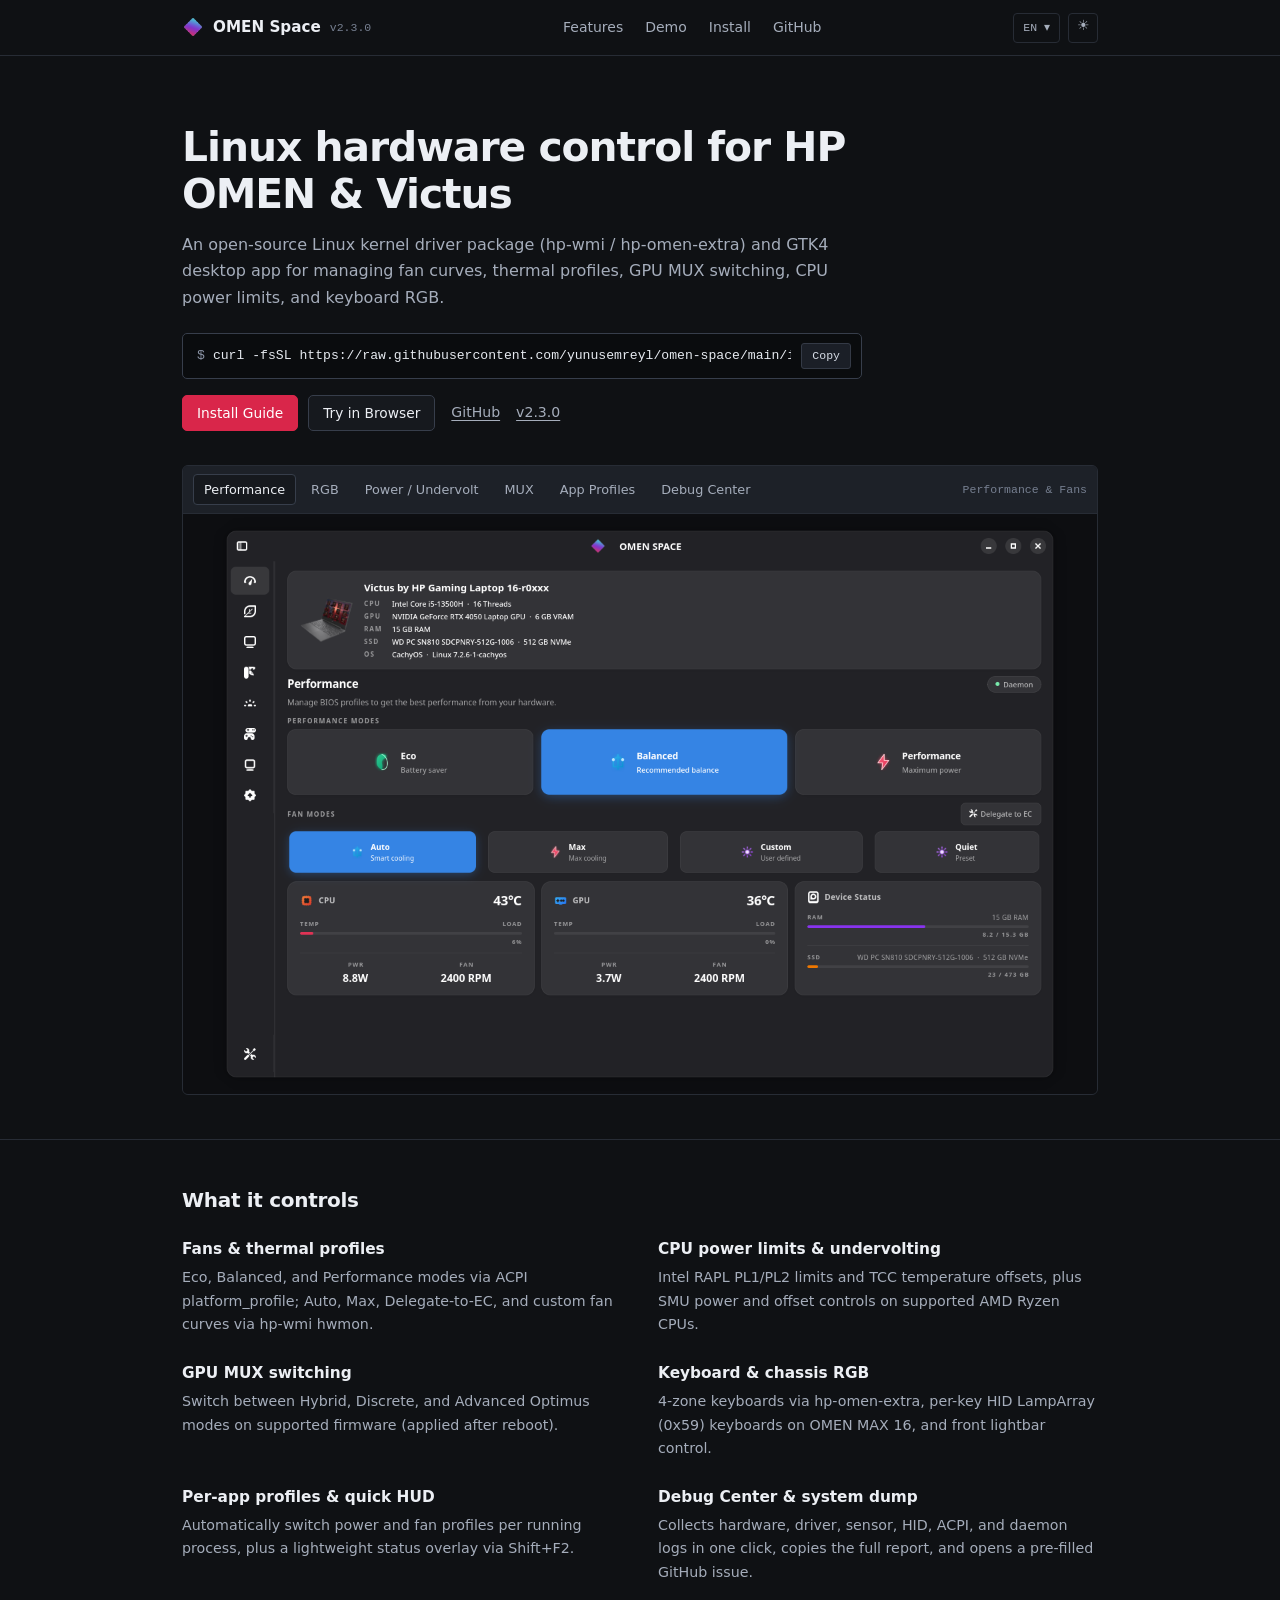
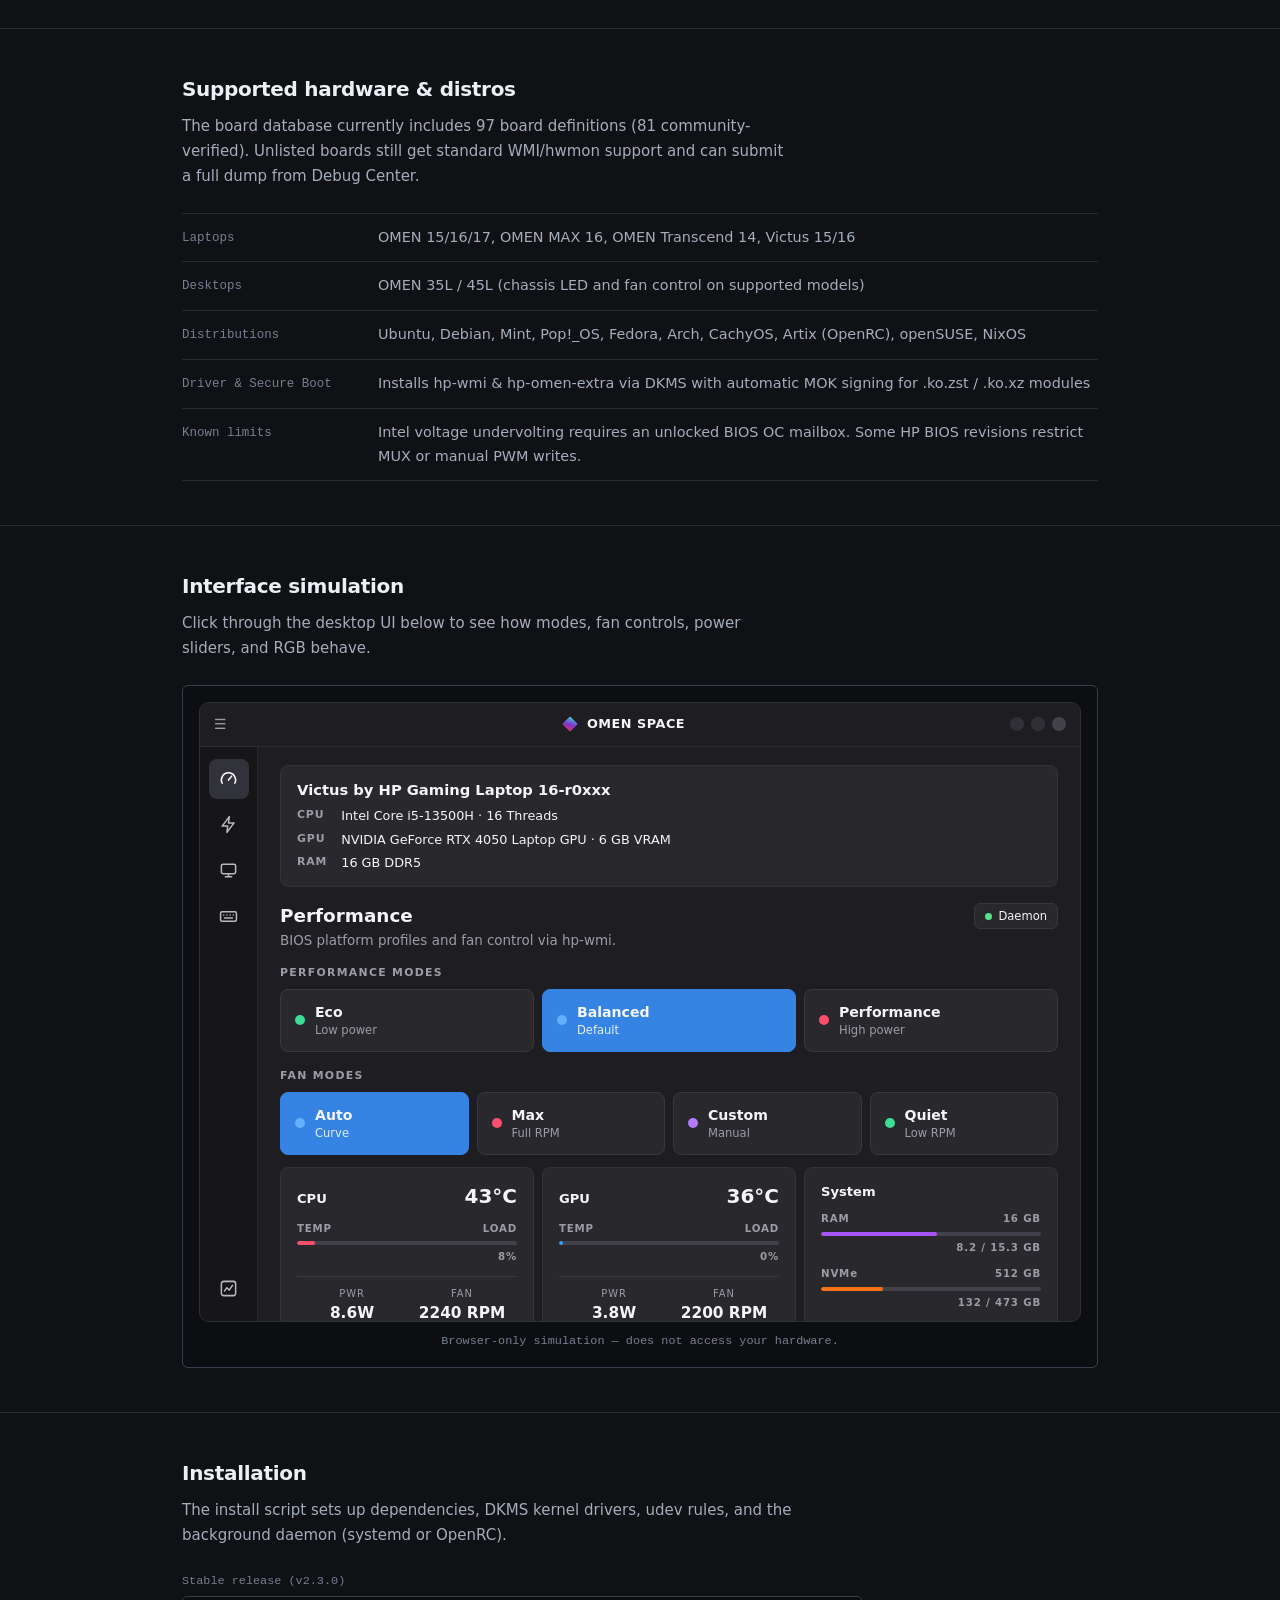
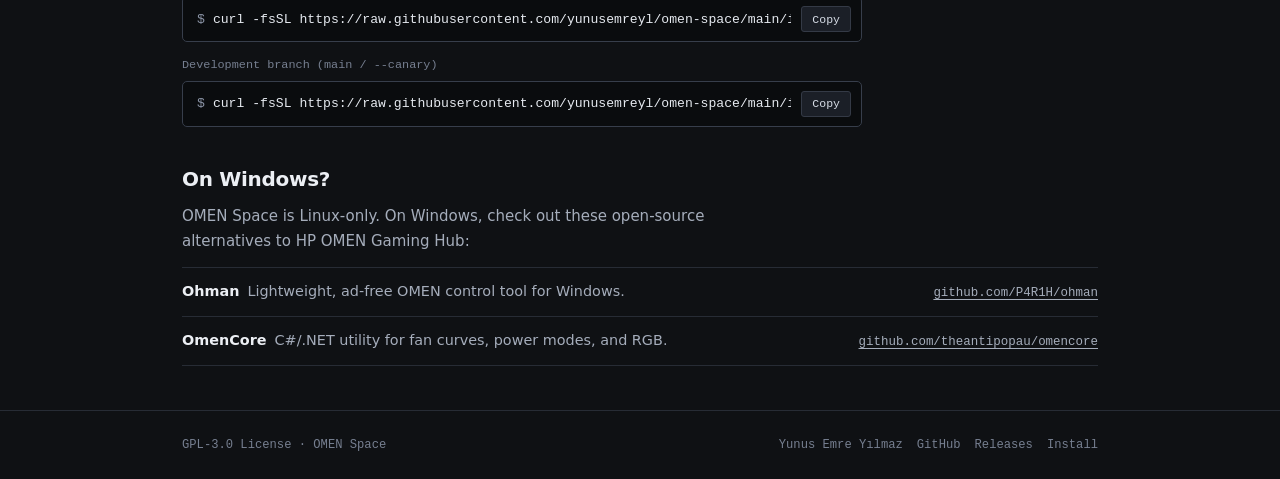
==== commit b4447823: "redesign: remove marketing fluff and simplify layout around real screenshots" ====
--- a/index.html
+++ b/index.html
@@ -2,15 +2,12 @@
 <html lang="tr">
 <head>
 <meta charset="UTF-8">
-<meta name="viewport" content="width=device-width, initial-scale=1.0, viewport-fit=cover">
-<title>OMEN Space | Linux Hardware Control for HP OMEN &amp; Victus</title>
-<meta name="description" content="Open-source Rust &amp; GTK4 hardware control center and Linux kernel driver for HP OMEN and Victus laptops and desktops.">
-<meta name="theme-color" content="#0b0c0e">
+<meta name="viewport" content="width=device-width, initial-scale=1.0">
+<title>OMEN Space — HP OMEN ve Victus için Linux donanım kontrolü</title>
+<meta name="description" content="HP OMEN ve Victus bilgisayarlar için açık kaynaklı Linux çekirdek sürücüsü (hp-wmi / hp-omen-extra) ve GTK4 kontrol arayüzü.">
+<meta name="theme-color" content="#0f1114">
 <link rel="icon" href="images/omenspace.png" type="image/png">
 <script>document.documentElement.dataset.theme=localStorage.getItem('omenspace-theme')||'dark'</script>
-<link rel="preconnect" href="https://fonts.googleapis.com">
-<link rel="preconnect" href="https://fonts.gstatic.com" crossorigin>
-<link href="https://fonts.googleapis.com/css2?family=Inter:wght@400;500;600;700&family=JetBrains+Mono:wght@400;500;600&family=Space+Grotesk:wght@600;700&display=swap" rel="stylesheet">
 <link rel="stylesheet" href="assets/css/site.css">
 <link rel="stylesheet" href="assets/css/demo.css">
 </head>
@@ -19,16 +16,15 @@
 <header class="site-header">
   <div class="wrap hdr-in">
     <a class="brand" href="#top">
-      <img src="images/omenspace.png" alt="OMEN Space" width="24" height="24">
+      <img src="images/omenspace.png" alt="OMEN Space" width="22" height="22">
       <span>OMEN Space</span>
-      <span class="ver-tag">v2.3.0</span>
+      <span class="ver">v2.3.0</span>
     </a>
 
     <nav class="nav-links" aria-label="Primary">
-      <a href="#demo" data-i18n="nav.demo">Canlı Demo</a>
-      <a href="#devices" data-i18n="nav.devices">Cihazlar &amp; Özellikler</a>
-      <a href="#features" data-i18n="nav.features">Arayüz</a>
-      <a href="#alternatives" data-i18n="nav.alternatives">Alternatifler</a>
+      <a href="#features" data-i18n="nav.features">Özellikler</a>
+      <a href="#demo" data-i18n="nav.demo">Demo</a>
+      <a href="#install" data-i18n="nav.install">Kurulum</a>
       <a href="https://github.com/yunusemreyl/omen-space" target="_blank" rel="noopener" data-i18n="nav.github">GitHub</a>
     </nav>
 
@@ -46,18 +42,16 @@
         </div>
       </div>
       <button class="icon-btn tg" type="button" aria-label="Toggle theme">☀</button>
-      <a href="install.html" class="btn btn-primary btn-sm dl-btn" data-i18n="nav.download">İndir</a>
       <button id="burger" type="button" aria-label="Menu" aria-expanded="false"><i></i><i></i></button>
     </div>
   </div>
 </header>
 
 <div id="menu">
-  <a href="#demo" data-i18n="nav.demo">Canlı Demo</a>
-  <a href="#devices" data-i18n="nav.devices">Cihazlar &amp; Özellikler</a>
-  <a href="#features" data-i18n="nav.features">Arayüz</a>
-  <a href="#alternatives" data-i18n="nav.alternatives">Alternatifler</a>
-  <a href="install.html" data-i18n="nav.download">İndir</a>
+  <a href="#features" data-i18n="nav.features">Özellikler</a>
+  <a href="#demo" data-i18n="nav.demo">Demo</a>
+  <a href="#install" data-i18n="nav.install">Kurulum</a>
+  <a href="install.html">Install Page</a>
   <a href="https://github.com/yunusemreyl/omen-space" target="_blank" rel="noopener" data-i18n="nav.github">GitHub</a>
   <div class="mob-tools">
     <div class="pills">
@@ -77,90 +71,94 @@
   <!-- HERO -->
   <section class="hero">
     <div class="wrap">
-      <div class="hero-top">
-        <div class="eyebrow">
-          <span class="dot" aria-hidden="true"></span>
-          <span>LINUX · RUST + GTK4 · GPL-3.0</span>
-          <span>&middot;</span>
-          <a href="https://github.com/yunusemreyl/omen-space/releases/tag/v2.3.0" target="_blank" rel="noopener">v2.3.0 Release ↗</a>
-        </div>
-
-        <h1 data-i18n="hero.title">Donanımınıza Hükmedin</h1>
-        <p class="hero-lead" data-i18n="hero.desc">HP Omen ve Victus cihazlar için geliştirilmiş, tam kapsamlı ve inanılmaz hızlı açık kaynak kontrol merkezi.</p>
-
-        <div class="cmd-box">
-          <code><span class="prompt">$</span>curl -fsSL https://raw.githubusercontent.com/yunusemreyl/omen-space/main/install.sh | bash</code>
-          <button class="copy-btn" type="button" data-copy="curl -fsSL https://raw.githubusercontent.com/yunusemreyl/omen-space/main/install.sh | bash">Copy</button>
-        </div>
-
-        <div class="hero-actions">
-          <a href="install.html" class="btn btn-primary" data-i18n="hero.cta">Hemen Kurun</a>
-          <a href="#demo" class="btn" data-i18n="hero.demo">Arayüzü Dene</a>
-          <a href="https://github.com/yunusemreyl/omen-space" target="_blank" rel="noopener" class="btn">
-            <svg viewBox="0 0 24 24" width="15" height="15" fill="currentColor" aria-hidden="true"><path d="M12 2C6.477 2 2 6.477 2 12c0 4.42 2.865 8.166 6.839 9.489.5.092.682-.217.682-.482 0-.237-.008-.866-.013-1.7-2.782.603-3.369-1.34-3.369-1.34-.454-1.156-1.11-1.462-1.11-1.462-.908-.62.069-.608.069-.608 1.003.07 1.531 1.03 1.531 1.03.892 1.529 2.341 1.087 2.91.831.092-.646.35-1.086.636-1.336-2.22-.253-4.555-1.11-4.555-4.943 0-1.091.39-1.984 1.029-2.683-.103-.253-.446-1.27.098-2.647 0 0 .84-.269 2.75 1.025A9.578 9.578 0 0112 6.836c.85.004 1.705.114 2.504.336 1.909-1.294 2.747-1.025 2.747-1.025.546 1.377.203 2.394.1 2.647.64.699 1.028 1.592 1.028 2.683 0 3.842-2.339 4.687-4.566 4.935.359.309.678.919.678 1.852 0 1.336-.012 2.415-.012 2.743 0 .267.18.578.688.48C19.138 20.161 22 16.418 22 12c0-5.523-4.477-10-10-10z"/></svg>
-            GitHub ↗
-          </a>
-        </div>
-      </div>
-
-      <!-- Tabbed Real Application Screenshot Showcase -->
+      <h1 data-i18n="hero.title">HP OMEN ve Victus için Linux donanım kontrolü</h1>
+      <p class="lead" data-i18n="hero.desc">Fan hızı, güç profilleri, GPU MUX geçişi, CPU güç limitleri ve klavye RGB aydınlatması için açık kaynaklı Linux çekirdek sürücüsü (hp-wmi / hp-omen-extra) ve GTK4 arayüzü.</p>
+
+      <div class="cmd-box">
+        <code><span class="prompt">$</span>curl -fsSL https://raw.githubusercontent.com/yunusemreyl/omen-space/main/install.sh | bash</code>
+        <button class="copy-btn" type="button" data-copy="curl -fsSL https://raw.githubusercontent.com/yunusemreyl/omen-space/main/install.sh | bash">Copy</button>
+      </div>
+
+      <div class="hero-links">
+        <a href="install.html" class="btn btn-primary" data-i18n="hero.install">Kurulum Rehberi</a>
+        <a href="#demo" class="btn" data-i18n="hero.demo">Tarayıcıda Dene</a>
+        <a href="https://github.com/yunusemreyl/omen-space" target="_blank" rel="noopener" class="text-link">GitHub</a>
+        <a href="https://github.com/yunusemreyl/omen-space/releases/tag/v2.3.0" target="_blank" rel="noopener" class="text-link">v2.3.0</a>
+      </div>
+
+      <!-- Real Application Screenshots -->
       <div class="showcase">
         <div class="showcase-bar">
-          <div class="showcase-tabs" role="tablist" aria-label="Application screens">
-            <button class="sc-tab on" type="button" data-src="images/perfpage.png" data-meta="omen-gui · Performance &amp; Fans">Performance</button>
-            <button class="sc-tab" type="button" data-src="images/keyboardpage.png" data-meta="omen-gui · HID LampArray &amp; 4-Zone RGB" data-i18n="feat.2.title">RGB Studio</button>
-            <button class="sc-tab" type="button" data-src="images/undervoltpage.png" data-meta="omen-gui · Intel RAPL &amp; Ryzen SMU" data-i18n="feat.3.title">Undervolt &amp; Power</button>
-            <button class="sc-tab" type="button" data-src="images/muxpage.png" data-meta="omen-gui · Hybrid / Discrete MUX" data-i18n="feat.4.title">MUX Switch</button>
-            <button class="sc-tab" type="button" data-src="images/profilepage.png" data-meta="omen-gui · Per-App Automation" data-i18n="feat.1.title">App Profiles</button>
-            <button class="sc-tab" type="button" data-src="images/diagpage.png" data-meta="omen-gui · Debug Center &amp; System Dump">Debug Center</button>
-          </div>
-          <span class="showcase-meta" id="showcaseMeta">omen-gui · Performance &amp; Fans</span>
+          <div class="showcase-tabs" role="tablist" aria-label="Screenshots">
+            <button class="sc-tab on" type="button" data-src="images/perfpage.png" data-meta="Performance &amp; Fans">Performance</button>
+            <button class="sc-tab" type="button" data-src="images/keyboardpage.png" data-meta="Keyboard &amp; Lightbar RGB">RGB</button>
+            <button class="sc-tab" type="button" data-src="images/undervoltpage.png" data-meta="Power Limits &amp; Undervolt">Power / Undervolt</button>
+            <button class="sc-tab" type="button" data-src="images/muxpage.png" data-meta="GPU MUX Switch">MUX</button>
+            <button class="sc-tab" type="button" data-src="images/profilepage.png" data-meta="Per-App Profiles">App Profiles</button>
+            <button class="sc-tab" type="button" data-src="images/diagpage.png" data-meta="Debug Center">Debug Center</button>
+          </div>
+          <span class="showcase-meta" id="showcaseMeta">Performance &amp; Fans</span>
         </div>
         <div class="showcase-stage" data-zoom>
-          <img id="showcaseImg" src="images/perfpage.png" alt="OMEN Space Performance Dashboard" fetchpriority="high">
-        </div>
-      </div>
-    </div>
-  </section>
-
-  <!-- ARCHITECTURE SPEC STRIP -->
-  <section class="spec-strip" aria-label="Technical specifications">
-    <div class="wrap">
-      <div class="spec-grid">
-        <div class="spec-cell">
-          <div class="spec-k">RUNTIME</div>
-          <div class="spec-v">Rust + GTK4</div>
-          <div class="spec-sub">Native D-Bus daemon, ~0% idle overhead</div>
-        </div>
-        <div class="spec-cell">
-          <div class="spec-k">HARDWARE DB</div>
-          <div class="spec-v">97 Boards</div>
-          <div class="spec-sub">81 community-verified OMEN &amp; Victus models</div>
-        </div>
-        <div class="spec-cell">
-          <div class="spec-k">INIT &amp; BOOT</div>
-          <div class="spec-v">systemd &amp; OpenRC</div>
-          <div class="spec-sub">DKMS + Secure Boot MOK (.ko.zst / .ko.xz)</div>
-        </div>
-        <div class="spec-cell">
-          <div class="spec-k">LICENSE</div>
-          <div class="spec-v">GPL-3.0</div>
-          <div class="spec-sub">Zero telemetry, zero ads, 100% open source</div>
-        </div>
-      </div>
-    </div>
-  </section>
-
-  <!-- INTERACTIVE LIVE SIMULATOR -->
+          <img id="showcaseImg" src="images/perfpage.png" alt="OMEN Space Performance screen" fetchpriority="high">
+        </div>
+      </div>
+    </div>
+  </section>
+
+  <!-- FEATURES -->
+  <section id="features" class="sec">
+    <div class="wrap">
+      <h2 data-i18n="sec.what">Neleri kontrol eder?</h2>
+      <div class="cap-list" style="margin-top:20px">
+        <div class="cap-item">
+          <h3 data-i18n="cap.1.title">Fan ve termal profiller</h3>
+          <p data-i18n="cap.1.desc"></p>
+        </div>
+        <div class="cap-item">
+          <h3 data-i18n="cap.2.title">CPU güç limitleri ve undervolt</h3>
+          <p data-i18n="cap.2.desc"></p>
+        </div>
+        <div class="cap-item">
+          <h3 data-i18n="cap.3.title">GPU MUX geçişi</h3>
+          <p data-i18n="cap.3.desc"></p>
+        </div>
+        <div class="cap-item">
+          <h3 data-i18n="cap.4.title">Klavye ve kasa RGB</h3>
+          <p data-i18n="cap.4.desc"></p>
+        </div>
+        <div class="cap-item">
+          <h3 data-i18n="cap.5.title">Uygulama profilleri ve HUD</h3>
+          <p data-i18n="cap.5.desc"></p>
+        </div>
+        <div class="cap-item">
+          <h3 data-i18n="cap.6.title">Debug Center ve sistem dökümü</h3>
+          <p data-i18n="cap.6.desc"></p>
+        </div>
+      </div>
+    </div>
+  </section>
+
+  <!-- COMPATIBILITY -->
+  <section id="compatibility" class="sec">
+    <div class="wrap">
+      <h2 data-i18n="sec.compat">Desteklenen cihazlar ve dağıtımlar</h2>
+      <p class="sec-desc" data-i18n="compat.note"></p>
+      <dl class="spec-table">
+        <div class="spec-row"><dt data-i18n="compat.c1.k"></dt><dd data-i18n="compat.c1.v"></dd></div>
+        <div class="spec-row"><dt data-i18n="compat.c2.k"></dt><dd data-i18n="compat.c2.v"></dd></div>
+        <div class="spec-row"><dt data-i18n="compat.c3.k"></dt><dd data-i18n="compat.c3.v"></dd></div>
+        <div class="spec-row"><dt data-i18n="compat.c4.k"></dt><dd data-i18n="compat.c4.v"></dd></div>
+        <div class="spec-row"><dt data-i18n="compat.c5.k"></dt><dd data-i18n="compat.c5.v"></dd></div>
+      </dl>
+    </div>
+  </section>
+
+  <!-- LIVE BROWSER DEMO -->
   <section id="demo" class="sec">
     <div class="wrap">
-      <div class="sec-head">
-        <div class="sec-head-copy">
-          <div class="sec-kicker" data-i18n="nav.demo">Canlı Demo</div>
-          <h2 data-i18n="demo.title">Arayüzü şimdi deneyin</h2>
-          <p class="sec-desc" data-i18n="demo.desc">Kurmadan önce OMEN Space'i keşfedin. Güç modlarını, fan profillerini, RGB efektlerini ve GPU modunu değiştirip canlı tepkileri görün.</p>
-        </div>
-      </div>
+      <h2 data-i18n="sec.demo">Arayüz simülasyonu</h2>
+      <p class="sec-desc" data-i18n="demo.desc"></p>
 
       <div class="demo-stage">
         <div class="omen-app" id="omenApp">
@@ -179,7 +177,6 @@
               <button id="hudBtn" type="button" aria-label="Quick HUD (Shift+F2)" title="Quick HUD (Shift+F2)"><svg viewBox="0 0 24 24"><rect x="3" y="3" width="18" height="18" rx="3"/><path d="M7 15l3-4 3 3 4-6"/></svg></button>
             </nav>
             <div class="oa-main">
-              <!-- PERFORMANCE TAB -->
               <section class="oa-page on" data-page="perf">
                 <div class="oa-dev">
                   <h4>Victus by HP Gaming Laptop 16-r0xxx</h4>
@@ -188,25 +185,25 @@
                   <dt>RAM</dt><dd>16 GB DDR5</dd>
                 </div>
                 <div class="oa-top">
-                  <div><div class="oa-h">Performance</div><div class="oa-sub">Manage BIOS profiles and fan curves directly over hp-wmi.</div></div>
-                  <span class="oa-badge">Daemon Online</span>
+                  <div><div class="oa-h">Performance</div><div class="oa-sub">BIOS platform profiles and fan control via hp-wmi.</div></div>
+                  <span class="oa-badge">Daemon</span>
                 </div>
                 <div class="oa-label" style="margin-top:0">Performance modes</div>
                 <div class="oa-grid g3">
-                  <button class="oa-opt" type="button" data-g="mode" data-v="eco" style="--c:#3ddc97"><span class="d"></span><span><b>Eco</b><small>Battery saver</small></span></button>
-                  <button class="oa-opt on" type="button" data-g="mode" data-v="balanced" style="--c:#62b0ff"><span class="d"></span><span><b>Balanced</b><small>Recommended</small></span></button>
-                  <button class="oa-opt" type="button" data-g="mode" data-v="performance" style="--c:#ff4d6d"><span class="d"></span><span><b>Performance</b><small>Maximum power</small></span></button>
+                  <button class="oa-opt" type="button" data-g="mode" data-v="eco" style="--c:#3ddc97"><span class="d"></span><span><b>Eco</b><small>Low power</small></span></button>
+                  <button class="oa-opt on" type="button" data-g="mode" data-v="balanced" style="--c:#62b0ff"><span class="d"></span><span><b>Balanced</b><small>Default</small></span></button>
+                  <button class="oa-opt" type="button" data-g="mode" data-v="performance" style="--c:#ff4d6d"><span class="d"></span><span><b>Performance</b><small>High power</small></span></button>
                 </div>
                 <div class="oa-label">Fan modes</div>
                 <div class="oa-grid g4">
-                  <button class="oa-opt on" type="button" data-g="fan" data-v="auto" style="--c:#62b0ff"><span class="d"></span><span><b>Auto</b><small>Smart cooling</small></span></button>
-                  <button class="oa-opt" type="button" data-g="fan" data-v="max" style="--c:#ff4d6d"><span class="d"></span><span><b>Max</b><small>Full speed</small></span></button>
-                  <button class="oa-opt" type="button" data-g="fan" data-v="custom" style="--c:#b57bff"><span class="d"></span><span><b>Custom</b><small>Fixed / Curve</small></span></button>
+                  <button class="oa-opt on" type="button" data-g="fan" data-v="auto" style="--c:#62b0ff"><span class="d"></span><span><b>Auto</b><small>Curve</small></span></button>
+                  <button class="oa-opt" type="button" data-g="fan" data-v="max" style="--c:#ff4d6d"><span class="d"></span><span><b>Max</b><small>Full RPM</small></span></button>
+                  <button class="oa-opt" type="button" data-g="fan" data-v="custom" style="--c:#b57bff"><span class="d"></span><span><b>Custom</b><small>Manual</small></span></button>
                   <button class="oa-opt" type="button" data-g="fan" data-v="quiet" style="--c:#3ddc97"><span class="d"></span><span><b>Quiet</b><small>Low RPM</small></span></button>
                 </div>
                 <div class="oa-list" id="customRow" hidden>
                   <div class="oa-row">
-                    <div><b>Custom fan speed</b><small>Drag to set a fixed target speed</small></div>
+                    <div><b>Custom fan speed</b><small>Fixed target speed</small></div>
                     <div class="oa-ctl"><input class="oa-range" type="range" min="1500" max="6000" step="100" value="3500" data-s="custom"><output data-o="custom"></output></div>
                   </div>
                 </div>
@@ -237,60 +234,55 @@
                 </div>
               </section>
 
-              <!-- ADVANCED POWER TAB -->
               <section class="oa-page" data-page="power">
                 <div class="oa-h">Advanced Power</div>
-                <div class="oa-sub">Adjust Intel RAPL / Ryzen SMU power limits and thermal ceilings.</div>
+                <div class="oa-sub">Intel RAPL / Ryzen SMU power limits and TCC offset.</div>
                 <div class="oa-label" style="margin-top:0">Power limits (Intel RAPL / MSR)</div>
                 <div class="oa-list">
                   <div class="oa-row">
-                    <div><b>PL1 &mdash; Long Duration Power Limit</b><small>Base TDP: 45W | Configurable: 25W - 75W</small></div>
+                    <div><b>PL1 &mdash; Long Duration Power Limit</b><small>Base: 45W | Range: 25W - 75W</small></div>
                     <div class="oa-ctl"><input class="oa-range" type="range" min="25" max="75" value="45" data-s="pl1"><output data-o="pl1"></output></div>
                   </div>
                   <div class="oa-row">
-                    <div><b>PL2 &mdash; Short Duration Turbo Limit</b><small>Base Turbo: 95W | Configurable: 45W - 115W</small></div>
+                    <div><b>PL2 &mdash; Short Duration Turbo Limit</b><small>Base: 95W | Range: 45W - 115W</small></div>
                     <div class="oa-ctl"><input class="oa-range" type="range" min="45" max="115" value="56" data-s="pl2"><output data-o="pl2"></output></div>
                   </div>
                   <div class="oa-row">
-                    <div><b>TCC Offset (Max CPU Temperature)</b><small>Target peak temperature: 100&deg;C - TCC Offset</small></div>
+                    <div><b>TCC Offset</b><small>Peak CPU temp: 100&deg;C - offset</small></div>
                     <div class="oa-ctl"><input class="oa-range" type="range" min="0" max="30" value="0" data-s="tcc"><output data-o="tcc" style="min-width:140px"></output></div>
                   </div>
                 </div>
                 <div class="oa-actions">
-                  <button class="oa-btn" type="button" id="pwReset">Reset to Defaults</button>
-                  <button class="oa-btn p" type="button" id="pwApply">Apply &amp; Save</button>
+                  <button class="oa-btn" type="button" id="pwReset">Reset</button>
+                  <button class="oa-btn p" type="button" id="pwApply">Apply</button>
                 </div>
               </section>
 
-              <!-- GRAPHICS TAB -->
               <section class="oa-page" data-page="gpu">
                 <div class="oa-h">Graphics Switcher</div>
-                <div class="oa-sub">Select firmware MUX routing mode. Changes apply on next reboot.</div>
+                <div class="oa-sub">Firmware MUX mode (takes effect after reboot).</div>
                 <div class="oa-grid g3">
-                  <button class="oa-opt tall on" type="button" data-g="gpu" data-v="hybrid" style="--c:#62b0ff"><span class="hd"><span class="d"></span><span><b>Hybrid</b><small>Auto Switch</small></span></span><p>Uses integrated GPU for daily work and discrete GPU for demanding workloads.</p></button>
-                  <button class="oa-opt tall" type="button" data-g="gpu" data-v="discrete" style="--c:#ff4d6d"><span class="hd"><span class="d"></span><span><b>Discrete</b><small>Direct dGPU</small></span></span><p>Routes the internal display directly to the NVIDIA GPU for lowest latency.</p></button>
-                  <button class="oa-opt tall" type="button" data-g="gpu" data-v="advanced" style="--c:#b57bff"><span class="hd"><span class="d"></span><span><b>Advanced</b><small>Dynamic MUX</small></span></span><p>Dynamic Optimus display switching on supported firmware.</p></button>
+                  <button class="oa-opt tall on" type="button" data-g="gpu" data-v="hybrid" style="--c:#62b0ff"><span class="hd"><span class="d"></span><span><b>Hybrid</b><small>MSHybrid</small></span></span><p>iGPU drives the internal display; dGPU wakes on demand.</p></button>
+                  <button class="oa-opt tall" type="button" data-g="gpu" data-v="discrete" style="--c:#ff4d6d"><span class="hd"><span class="d"></span><span><b>Discrete</b><small>Direct dGPU</small></span></span><p>Routes eDP-1 directly to the NVIDIA GPU.</p></button>
+                  <button class="oa-opt tall" type="button" data-g="gpu" data-v="advanced" style="--c:#b57bff"><span class="hd"><span class="d"></span><span><b>Advanced</b><small>Dynamic MUX</small></span></span><p>Dynamic Optimus switching on supported models.</p></button>
                 </div>
                 <div class="oa-list oa-info">
-                  <div class="oa-row"><div><small>Internal Panel (eDP-1) 1920x1080 @ 144Hz</small></div><div style="text-align:right"><span class="oa-pill" id="gpuRoute">eDP-1 &rarr; Intel Integrated Graphics (Hybrid)</span></div></div>
-                  <div class="oa-row"><div><b>Graphics Card Model</b><small>Discrete Graphics Unit (dGPU)</small></div><div style="text-align:right;color:var(--oa-mut)">NVIDIA GeForce RTX 4050 Laptop GPU &middot; 6 GB VRAM</div></div>
-                  <div class="oa-row"><div><b>Driver Version</b><small>NVIDIA Linux Graphics Driver</small></div><div style="text-align:right;color:var(--oa-mut)">570.124.04 (NVIDIA Open Kernel)</div></div>
+                  <div class="oa-row"><div><small>eDP-1 1920x1080 @ 144Hz</small></div><div style="text-align:right"><span class="oa-pill" id="gpuRoute">eDP-1 &rarr; Intel Integrated Graphics (Hybrid)</span></div></div>
+                  <div class="oa-row"><div><b>dGPU</b></div><div style="text-align:right;color:var(--oa-mut)">NVIDIA GeForce RTX 4050 Laptop GPU</div></div>
                 </div>
               </section>
 
-              <!-- RGB STUDIO TAB -->
               <section class="oa-page" data-page="rgb">
                 <div class="oa-h">RGB Studio</div>
-                <div class="oa-sub">Control 4-zone WMI keyboards, per-key HID LampArray boards, and chassis lightbars.</div>
+                <div class="oa-sub">4-zone WMI and per-key HID LampArray keyboard lighting.</div>
                 <div class="oa-list" style="margin-top:0">
-                  <div class="oa-row"><div><b>Keyboard Effect</b></div>
+                  <div class="oa-row"><div><b>Effect</b></div>
                     <select class="oa-select" id="rgbEffect"><option value="static">Static</option><option value="breathing">Breathing</option><option value="wave">Wave</option><option value="cycle" selected>Color Cycle</option></select>
                   </div>
-                  <div class="oa-row"><div><b>Effect Speed</b></div><div class="oa-ctl"><input class="oa-range" type="range" min="10" max="100" value="50" data-s="speed"><output data-o="speed"></output></div></div>
-                  <div class="oa-row"><div><b>Keyboard Brightness</b></div><div class="oa-ctl"><input class="oa-range" type="range" min="0" max="100" value="100" data-s="bright"><output data-o="bright"></output></div></div>
-                </div>
-                <div class="oa-label">Per-key color map</div>
-                <div class="oa-sub" style="margin-bottom:8px">Pick a color, or click any key to paint it directly.</div>
+                  <div class="oa-row"><div><b>Speed</b></div><div class="oa-ctl"><input class="oa-range" type="range" min="10" max="100" value="50" data-s="speed"><output data-o="speed"></output></div></div>
+                  <div class="oa-row"><div><b>Brightness</b></div><div class="oa-ctl"><input class="oa-range" type="range" min="0" max="100" value="100" data-s="bright"><output data-o="bright"></output></div></div>
+                </div>
+                <div class="oa-label">Per-key map</div>
                 <div class="oa-pal" id="rgbPal"></div>
                 <div class="oa-kb" id="rgbKb"></div>
               </section>
@@ -303,215 +295,58 @@
           </div>
           <div class="oa-toast" id="oaToast" role="status"></div>
         </div>
-        <p class="demo-hint" data-i18n="demo.hint">Bu bir simülasyondur — gerçek donanımınıza dokunmaz.</p>
-      </div>
-    </div>
-  </section>
-
-  <!-- SUPPORTED DEVICES & HARDWARE CAPABILITIES -->
-  <section id="devices" class="sec">
-    <div class="wrap">
-      <div class="sec-head">
-        <div class="sec-head-copy">
-          <div class="sec-kicker" data-i18n="devices.badge">Desteklenen Ekosistem</div>
-          <h2 data-i18n="devices.title">Tüm OMEN ve Victus Cihazlarıyla Uyumlu</h2>
-          <p class="sec-desc" data-i18n="devices.desc">Dizüstü bilgisayarlardan yüksek performanslı masaüstü sistemlere kadar tüm HP oyuncu ailesinde kusursuz ACPI, WMI ve SMU donanım desteği.</p>
-        </div>
-      </div>
-
-      <div class="dev-matrix">
-        <article class="dev-item">
-          <div class="dev-thumb" data-zoom><img src="images/omen_laptop.png" alt="OMEN 16, 17 &amp; MAX 16" loading="lazy"></div>
-          <div class="dev-tag" data-i18n="devices.omen.tag">Amiral Gemisi Oyuncu</div>
-          <h3 data-i18n="devices.omen.title">OMEN 16 &amp; 17</h3>
-          <p data-i18n="devices.omen.desc">4 bölgeli &amp; tuş bazlı HID LampArray RGB, MUX switch ve üst düzey termal profiller.</p>
-        </article>
-
-        <article class="dev-item">
-          <div class="dev-thumb" data-zoom><img src="images/victus_laptop.png" alt="Victus 15 &amp; 16" loading="lazy"></div>
-          <div class="dev-tag" data-i18n="devices.victus.tag">Performans &amp; F/P</div>
-          <h3 data-i18n="devices.victus.title">Victus 15 &amp; 16</h3>
-          <p data-i18n="devices.victus.desc">Özel Victus fan denetimi, sessiz mod ve dengeli güç optimizasyonu.</p>
-        </article>
-
-        <article class="dev-item">
-          <div class="dev-thumb" data-zoom><img src="images/transcend14.png" alt="OMEN Transcend 14" loading="lazy"></div>
-          <div class="dev-tag" data-i18n="devices.transcend.tag">Ultra İnce &amp; OLED</div>
-          <h3 data-i18n="devices.transcend.title">OMEN Transcend 14</h3>
-          <p data-i18n="devices.transcend.desc">Hafif magnezyum kasa, OLED uyumu ve hibrit grafik desteği.</p>
-        </article>
-
-        <article class="dev-item">
-          <div class="dev-thumb" data-zoom><img src="images/omen35l.png" alt="OMEN 35L &amp; 45L" loading="lazy"></div>
-          <div class="dev-tag" data-i18n="devices.desktop.tag">Masaüstü Canavarları</div>
-          <h3 data-i18n="devices.desktop.title">OMEN 35L &amp; 45L</h3>
-          <p data-i18n="devices.desktop.desc">Kasa ARGB aydınlatma, sıvı soğutma fan eğrileri ve BIOS kısıtsız TDP.</p>
-        </article>
-      </div>
-
-      <div class="cap-matrix">
-        <div class="cap-cell">
-          <div class="cap-num">01 / THERMAL</div>
-          <h3 data-i18n="cap.1.title">Akıllı Fan &amp; Termal Denetim</h3>
-          <p data-i18n="cap.1.desc">Auto, Max ve devir bazlı özel RPM kontrolü ile serin ve sessiz çalışma.</p>
-        </div>
-        <div class="cap-cell">
-          <div class="cap-num">02 / POWER</div>
-          <h3 data-i18n="cap.2.title">Intel RAPL &amp; TDP Limitleri</h3>
-          <p data-i18n="cap.2.desc">PL1 ve PL2 güç sınırlarını BIOS kısıtlamalarına takılmadan özgürce belirleyin.</p>
-        </div>
-        <div class="cap-cell">
-          <div class="cap-num">03 / GRAPHICS</div>
-          <h3 data-i18n="cap.3.title">GPU &amp; Dinamik MUX Switch</h3>
-          <p data-i18n="cap.3.desc">Harici GPU doğrudan ekran bağlantısı veya pil tasarrufu için Hibrit grafik geçişi.</p>
-        </div>
-        <div class="cap-cell">
-          <div class="cap-num">04 / LIGHTING</div>
-          <h3 data-i18n="cap.4.title">RGB Stüdyo &amp; Klavye</h3>
-          <p data-i18n="cap.4.desc">Bölgesel ve tuş bazlı klavye ile kasa LED'lerini özel renk ve efektlerle kişiselleştirin.</p>
-        </div>
-        <div class="cap-cell">
-          <div class="cap-num">05 / SILICON</div>
-          <h3 data-i18n="cap.5.title">Ryzen Undervolt &amp; TCC</h3>
-          <p data-i18n="cap.5.desc">Isınma ve throttling sorunlarına son veren voltaj düşürme ve tepe sıcaklık tavanı belirleme.</p>
-        </div>
-        <div class="cap-cell">
-          <div class="cap-num">06 / DIAGNOSTICS</div>
-          <h3 data-i18n="cap.6.title">Quick HUD &amp; Sıfır Kaynak</h3>
-          <p data-i18n="cap.6.desc">Rust &amp; GTK4 ile ~0 CPU/RAM tüketimi; Shift+F2 kısayolu ile oyun içi hızlı durum katmanı.</p>
-        </div>
-      </div>
-    </div>
-  </section>
-
-  <!-- INTERFACE MODULES GALLERY -->
-  <section id="features" class="sec">
-    <div class="wrap">
-      <div class="sec-head">
-        <div class="sec-head-copy">
-          <div class="sec-kicker" data-i18n="nav.features">Arayüz</div>
-          <h2 data-i18n="feat.title">Yazılım Modülleri</h2>
-          <p class="sec-desc" data-i18n="feat.desc">Donanımınızın potansiyelini son damlasına kadar kullanın. Her şey tek bir şık arayüzde.</p>
-        </div>
-      </div>
-
-      <div class="gallery-grid">
-        <article class="shot-card">
-          <div class="shot-img" data-zoom><img src="images/profilepage.png" alt="Uygulamalara Özel Profiller" loading="lazy"></div>
-          <div class="shot-body">
-            <h3 data-i18n="feat.1.title">Uygulamalara Özel Profiller</h3>
-            <p data-i18n="feat.1.desc">Favori oyunlarınız ve uygulamalarınız için özel güç ve fan profilleri atayın.</p>
-          </div>
-        </article>
-
-        <article class="shot-card">
-          <div class="shot-img" data-zoom><img src="images/keyboardpage.png" alt="RGB Stüdyosu" loading="lazy"></div>
-          <div class="shot-body">
-            <h3 data-i18n="feat.2.title">RGB Stüdyosu</h3>
-            <p data-i18n="feat.2.desc">Klavye aydınlatmanızı bölgesel veya tuş bazlı kişiselleştirin.</p>
-          </div>
-        </article>
-
-        <article class="shot-card">
-          <div class="shot-img" data-zoom><img src="images/undervoltpage.png" alt="Ryzen Undervolt" loading="lazy"></div>
-          <div class="shot-body">
-            <h3 data-i18n="feat.3.title">Ryzen Undervolt</h3>
-            <p data-i18n="feat.3.desc">Isınma sorunlarına son. İşlemcinizin voltaj limitlerini belirleyin.</p>
-          </div>
-        </article>
-
-        <article class="shot-card">
-          <div class="shot-img" data-zoom><img src="images/muxpage.png" alt="MUX Switch" loading="lazy"></div>
-          <div class="shot-body">
-            <h3 data-i18n="feat.4.title">MUX Switch</h3>
-            <p data-i18n="feat.4.desc">Doğrudan GPU bağlantısı veya hibrit mod arasında geçiş yapın.</p>
-          </div>
-        </article>
-      </div>
-    </div>
-  </section>
-
-  <!-- ALTERNATIVES -->
-  <section id="alternatives" class="sec">
-    <div class="wrap">
-      <div class="sec-head">
-        <div class="sec-head-copy">
-          <div class="sec-kicker" data-i18n="nav.alternatives">Alternatifler</div>
-          <h2 data-i18n="alt.title">Alternatif Çözümler</h2>
-          <p class="sec-desc" data-i18n="alt.desc">Windows kullanıcıları veya farklı yaklaşımlar arayanlar için topluluğun geliştirdiği diğer değerli açık kaynak projeler.</p>
-        </div>
-      </div>
-
-      <div class="gallery-grid">
-        <article class="shot-card">
-          <div class="shot-img contain" data-zoom><img src="images/ohman.png" alt="Ohman (Windows)" loading="lazy"></div>
-          <div class="shot-body">
-            <h3 data-i18n="alt.ohman.title">Ohman (Windows)</h3>
-            <p data-i18n="alt.ohman.desc">Windows için reklamsız ve hafif OMEN Gaming Hub alternatifi.</p>
-            <a href="https://github.com/P4R1H/ohman" target="_blank" rel="noopener" class="btn btn-sm" data-i18n="install.github_btn">GitHub'da İncele</a>
-          </div>
-        </article>
-
-        <article class="shot-card">
-          <div class="shot-img contain" data-zoom><img src="images/omencore.png" alt="OmenCore" loading="lazy"></div>
-          <div class="shot-body">
-            <h3 data-i18n="alt.omencore.title">OmenCore</h3>
-            <p data-i18n="alt.omencore.desc">Özel fan eğrileri, BIOS güç modları, termal profiller ve donanım telemetrisi sunan gelişmiş açık kaynaklı OMEN yönetim aracı.</p>
-            <a href="https://github.com/theantipopau/omencore" target="_blank" rel="noopener" class="btn btn-sm" data-i18n="install.github_btn">GitHub'da İncele</a>
-          </div>
-        </article>
-      </div>
-    </div>
-  </section>
-
-  <!-- INSTALL -->
+        <p class="demo-hint" data-i18n="demo.hint"></p>
+      </div>
+    </div>
+  </section>
+
+  <!-- INSTALL & WINDOWS ALTERNATIVES -->
   <section id="install" class="sec">
     <div class="wrap">
-      <div class="install-panel">
-        <div class="install-split">
-          <div>
-            <div class="sec-kicker" data-i18n="nav.download">İndir</div>
-            <h2 data-i18n="install.linux">Linux (OMEN Space)</h2>
-            <p class="sec-desc" style="margin-bottom:20px" data-i18n="install.omenspace.desc">Linux üzerinde geliştirilmiş tam kapsamlı, modern ve inanılmaz hızlı donanım kontrol merkezi.</p>
-
-            <div class="cmd-box">
-              <code><span class="prompt">$</span>curl -fsSL https://raw.githubusercontent.com/yunusemreyl/omen-space/main/install.sh | bash</code>
-              <button class="copy-btn" type="button" data-copy="curl -fsSL https://raw.githubusercontent.com/yunusemreyl/omen-space/main/install.sh | bash">Copy</button>
-            </div>
-
-            <div class="hero-actions" style="margin-bottom:0">
-              <a href="install.html" class="btn btn-primary" data-i18n="nav.download">İndir</a>
-              <a href="https://github.com/yunusemreyl/omen-space/releases" target="_blank" rel="noopener" class="btn">Releases (v2.3.0) ↗</a>
-              <a href="https://github.com/yunusemreyl/omen-space/issues" target="_blank" rel="noopener" class="btn">Issues ↗</a>
-            </div>
-          </div>
-
-          <ul class="distro-list">
-            <li><strong>Ubuntu / Debian / Mint / Pop!_OS</strong><span>apt + DKMS</span></li>
-            <li><strong>Fedora / Nobara / RHEL</strong><span>dnf + MOK .ko.xz</span></li>
-            <li><strong>Arch / CachyOS / EndeavourOS</strong><span>pacman + .ko.zst</span></li>
-            <li><strong>Artix / Non-systemd</strong><span>OpenRC native</span></li>
-            <li><strong>openSUSE / NixOS</strong><span>zypper / flake.nix</span></li>
-          </ul>
-        </div>
-      </div>
+      <h2 data-i18n="sec.install">Kurulum</h2>
+      <p class="sec-desc" data-i18n="install.desc"></p>
+
+      <div class="cmd-group">
+        <div>
+          <div class="cmd-lbl" data-i18n="install.stable">Kararlı sürüm (v2.3.0)</div>
+          <div class="cmd-box" style="margin-bottom:0">
+            <code><span class="prompt">$</span>curl -fsSL https://raw.githubusercontent.com/yunusemreyl/omen-space/main/install.sh | bash</code>
+            <button class="copy-btn" type="button" data-copy="curl -fsSL https://raw.githubusercontent.com/yunusemreyl/omen-space/main/install.sh | bash">Copy</button>
+          </div>
+        </div>
+        <div>
+          <div class="cmd-lbl" data-i18n="install.canary">Geliştirme dalı (main / --canary)</div>
+          <div class="cmd-box" style="margin-bottom:0">
+            <code><span class="prompt">$</span>curl -fsSL https://raw.githubusercontent.com/yunusemreyl/omen-space/main/install.sh | bash -s -- --canary</code>
+            <button class="copy-btn" type="button" data-copy="curl -fsSL https://raw.githubusercontent.com/yunusemreyl/omen-space/main/install.sh | bash -s -- --canary">Copy</button>
+          </div>
+        </div>
+      </div>
+
+      <h2 style="margin-top:36px" data-i18n="sec.windows">Windows kullanıyorsanız</h2>
+      <p class="sec-desc" style="margin-bottom:14px" data-i18n="win.desc"></p>
+      <ul class="alt-list">
+        <li>
+          <div><strong>Ohman</strong><span data-i18n="win.ohman"></span></div>
+          <a href="https://github.com/P4R1H/ohman" target="_blank" rel="noopener">github.com/P4R1H/ohman</a>
+        </li>
+        <li>
+          <div><strong>OmenCore</strong><span data-i18n="win.omencore"></span></div>
+          <a href="https://github.com/theantipopau/omencore" target="_blank" rel="noopener">github.com/theantipopau/omencore</a>
+        </li>
+      </ul>
     </div>
   </section>
 </main>
 
 <footer class="site-footer">
   <div class="wrap foot-in">
-    <div class="foot-brand">
-      <img src="images/omenspace.png" alt="OMEN Space" width="20" height="20">
-      <span>OMEN Space</span>
-    </div>
-    <span data-i18n="footer.copy">&copy; 2026 OMEN Space. GPL-3.0 Lisanslıdır.</span>
+    <span data-i18n="footer.copy">GPL-3.0 Lisansı &middot; OMEN Space</span>
     <div class="foot-links">
       <a href="https://yunusemreyl.github.io" target="_blank" rel="noopener">Yunus Emre Yılmaz</a>
-      <span>&middot;</span>
       <a href="https://github.com/yunusemreyl/omen-space" target="_blank" rel="noopener">GitHub</a>
-      <span>&middot;</span>
-      <a href="install.html" data-i18n="nav.download">İndir</a>
+      <a href="https://github.com/yunusemreyl/omen-space/releases" target="_blank" rel="noopener">Releases</a>
+      <a href="install.html" data-i18n="nav.install">Kurulum</a>
     </div>
   </div>
 </footer>
--- a/assets/css/site.css
+++ b/assets/css/site.css
@@ -1,53 +1,34 @@
-/* ==========================================================================
-   OMEN Space — Industrial Linux Hardware Control Website
-   Precision 1px hairlines, Space Grotesk + Inter + JetBrains Mono,
-   zero neon orbs, zero scroll-jacking, zero gimmick animations.
-   ========================================================================== */
+/* OMEN Space — straightforward, zero-fluff open-source Linux project site */
 
 :root {
-  --bg: #0b0c0e;
-  --bg-elev: #111317;
-  --bg-subtle: #16191f;
-  --bg-hover: #1c2028;
-  --border: #232730;
-  --border-strong: #323846;
-  --txt: #eef0f3;
-  --txt-2: #a0a8b6;
-  --txt-3: #6c7484;
-  --accent: #e11d48;
-  --accent-hover: #f43f5e;
-  --accent-soft: rgba(225, 29, 72, 0.12);
-  --ok: #22c55e;
-  --code-bg: #08090b;
-  --hdr-bg: rgba(11, 12, 14, 0.88);
-  --shadow: 0 20px 50px -24px rgba(0, 0, 0, 0.75);
-  --r-sm: 4px;
-  --r: 8px;
-  --r-lg: 10px;
-  --font-display: 'Space Grotesk', system-ui, -apple-system, sans-serif;
-  --font-sans: 'Inter', system-ui, -apple-system, 'Segoe UI', sans-serif;
-  --font-mono: 'JetBrains Mono', ui-monospace, SFMono-Regular, Menlo, monospace;
-  --max: 1180px;
-  --gutter: clamp(20px, 4vw, 48px);
+  --bg: #0f1114;
+  --surface: #16191e;
+  --surface-2: #1d2128;
+  --line: #272c35;
+  --line-strong: #373e4b;
+  --ink: #eceff4;
+  --ink-2: #a5adbb;
+  --ink-3: #767f90;
+  --accent: #d9264a;
+  --accent-h: #ef3a5e;
+  --code-bg: #0a0c0e;
+  --sans: system-ui, -apple-system, BlinkMacSystemFont, 'Segoe UI', Roboto, Helvetica, Arial, sans-serif;
+  --mono: ui-monospace, SFMono-Regular, Menlo, Monaco, Consolas, monospace;
+  --max: 960px;
 }
 
 [data-theme="light"] {
-  --bg: #f6f7f8;
-  --bg-elev: #ffffff;
-  --bg-subtle: #eef0f3;
-  --bg-hover: #e5e8ed;
-  --border: #dcdde2;
-  --border-strong: #bfc3cc;
-  --txt: #101216;
-  --txt-2: #4b5260;
-  --txt-3: #717989;
-  --accent: #cc163f;
-  --accent-hover: #e11d48;
-  --accent-soft: rgba(204, 22, 63, 0.08);
-  --ok: #15803d;
-  --code-bg: #111317;
-  --hdr-bg: rgba(246, 247, 248, 0.9);
-  --shadow: 0 18px 40px -24px rgba(16, 18, 22, 0.2);
+  --bg: #fafafa;
+  --surface: #ffffff;
+  --surface-2: #f1f2f4;
+  --line: #e2e4e9;
+  --line-strong: #c8ccd4;
+  --ink: #14161a;
+  --ink-2: #4c5260;
+  --ink-3: #747b8a;
+  --accent: #c81e42;
+  --accent-h: #dc264c;
+  --code-bg: #14161a;
 }
 
 *, *::before, *::after {
@@ -58,18 +39,16 @@
 
 html {
   scroll-behavior: smooth;
-  scroll-padding-top: 72px;
-  overflow-x: clip;
+  scroll-padding-top: 68px;
 }
 
 body {
   background: var(--bg);
-  color: var(--txt);
-  font-family: var(--font-sans);
+  color: var(--ink);
+  font-family: var(--sans);
   font-size: 15px;
-  line-height: 1.6;
+  line-height: 1.65;
   -webkit-font-smoothing: antialiased;
-  text-rendering: optimizeLegibility;
 }
 
 a {
@@ -88,22 +67,19 @@
 }
 
 .wrap {
-  width: 100%;
   max-width: var(--max);
   margin: 0 auto;
-  padding: 0 var(--gutter);
-}
-
-/* ---------- Header ---------- */
+  padding: 0 22px;
+}
+
+/* Header */
 .site-header {
   position: sticky;
   top: 0;
-  z-index: 60;
-  height: 60px;
-  background: var(--hdr-bg);
-  backdrop-filter: blur(12px);
-  -webkit-backdrop-filter: blur(12px);
-  border-bottom: 1px solid var(--border);
+  z-index: 50;
+  height: 56px;
+  background: var(--bg);
+  border-bottom: 1px solid var(--line);
 }
 
 .hdr-in {
@@ -111,54 +87,44 @@
   display: flex;
   align-items: center;
   justify-content: space-between;
-  gap: 20px;
+  gap: 16px;
 }
 
 .brand {
   display: inline-flex;
   align-items: center;
-  gap: 10px;
-  font-family: var(--font-display);
-  font-weight: 700;
-  font-size: 0.98rem;
-  letter-spacing: -0.02em;
+  gap: 9px;
+  font-weight: 600;
+  font-size: 0.95rem;
   white-space: nowrap;
 }
 
 .brand img {
-  width: 24px;
-  height: 24px;
-  border-radius: 5px;
-}
-
-.ver-tag {
-  font-family: var(--font-mono);
-  font-size: 0.7rem;
-  font-weight: 500;
-  color: var(--txt-2);
-  background: var(--bg-subtle);
-  border: 1px solid var(--border);
-  padding: 1px 7px;
-  border-radius: var(--r-sm);
-  letter-spacing: 0;
+  width: 22px;
+  height: 22px;
+  border-radius: 4px;
+}
+
+.ver {
+  font-family: var(--mono);
+  font-size: 0.72rem;
+  color: var(--ink-3);
+  font-weight: 400;
 }
 
 .nav-links {
   display: flex;
   align-items: center;
-  gap: 24px;
+  gap: 22px;
 }
 
 .nav-links a {
   font-size: 0.875rem;
-  font-weight: 500;
-  color: var(--txt-2);
-  transition: color 0.15s;
-}
-
-.nav-links a:hover,
-.nav-links a.active {
-  color: var(--txt);
+  color: var(--ink-2);
+}
+
+.nav-links a:hover {
+  color: var(--ink);
 }
 
 .hdr-tools {
@@ -167,292 +133,218 @@
   gap: 8px;
 }
 
-/* Language dropdown */
 .dd {
   position: relative;
 }
 
 .dd-t,
 .icon-btn {
-  height: 32px;
-  display: inline-flex;
-  align-items: center;
-  justify-content: center;
-  gap: 4px;
-  padding: 0 10px;
+  height: 30px;
+  padding: 0 9px;
   background: transparent;
-  border: 1px solid var(--border);
-  border-radius: var(--r-sm);
-  font-family: var(--font-mono);
-  font-size: 0.74rem;
-  font-weight: 500;
-  color: var(--txt-2);
+  border: 1px solid var(--line);
+  border-radius: 4px;
+  font-family: var(--mono);
+  font-size: 0.72rem;
+  color: var(--ink-2);
   cursor: pointer;
-  transition: border-color 0.15s, color 0.15s, background 0.15s;
 }
 
 .icon-btn {
-  width: 32px;
+  width: 30px;
   padding: 0;
-  font-size: 0.9rem;
+  font-size: 0.86rem;
 }
 
 .dd-t:hover,
 .icon-btn:hover {
-  border-color: var(--border-strong);
-  color: var(--txt);
-  background: var(--bg-subtle);
+  border-color: var(--line-strong);
+  color: var(--ink);
 }
 
 .dd-m {
   position: absolute;
-  top: calc(100% + 6px);
+  top: calc(100% + 4px);
   inset-inline-end: 0;
-  min-width: 132px;
-  background: var(--bg-elev);
-  border: 1px solid var(--border-strong);
-  border-radius: var(--r);
+  min-width: 124px;
+  background: var(--surface);
+  border: 1px solid var(--line-strong);
+  border-radius: 5px;
   padding: 4px;
-  box-shadow: var(--shadow);
   display: none;
-  z-index: 80;
+  flex-direction: column;
+  z-index: 70;
 }
 
 .dd.open .dd-m {
   display: flex;
+}
+
+.dd-m a {
+  padding: 5px 9px;
+  border-radius: 3px;
+  font-size: 0.82rem;
+  color: var(--ink-2);
+}
+
+.dd-m a:hover,
+.dd-m a.on {
+  background: var(--surface-2);
+  color: var(--ink);
+}
+
+#burger {
+  display: none;
+  width: 32px;
+  height: 32px;
+  background: transparent;
+  border: 1px solid var(--line);
+  border-radius: 4px;
+  cursor: pointer;
+  position: relative;
+}
+
+#burger i {
+  position: absolute;
+  left: 8px;
+  right: 8px;
+  height: 1.5px;
+  background: var(--ink);
+}
+
+#burger i:nth-child(1) { top: 11px; }
+#burger i:nth-child(2) { top: 19px; }
+#burger.open i:nth-child(1) { top: 15px; transform: rotate(45deg); }
+#burger.open i:nth-child(2) { top: 15px; transform: rotate(-45deg); }
+
+#menu {
+  position: fixed;
+  inset: 56px 0 0 0;
+  z-index: 45;
+  background: var(--bg);
+  border-top: 1px solid var(--line);
+  padding: 20px 22px;
+  display: none;
   flex-direction: column;
 }
 
-.dd-m a {
-  padding: 6px 10px;
-  border-radius: var(--r-sm);
-  font-size: 0.82rem;
-  color: var(--txt-2);
-  transition: background 0.12s, color 0.12s;
-}
-
-.dd-m a:hover {
-  background: var(--bg-hover);
-  color: var(--txt);
-}
-
-.dd-m a.on {
-  color: var(--txt);
-  background: var(--accent-soft);
-  font-weight: 600;
+#menu.open {
+  display: flex;
+}
+
+#menu a {
+  padding: 12px 0;
+  border-bottom: 1px solid var(--line);
+  font-size: 1rem;
+  font-weight: 500;
+}
+
+.mob-tools {
+  margin-top: 18px;
+  display: flex;
+  flex-wrap: wrap;
+  gap: 8px;
+  align-items: center;
+}
+
+.pills {
+  display: flex;
+  flex-wrap: wrap;
+  gap: 6px;
+}
+
+.pills button {
+  padding: 4px 8px;
+  border: 1px solid var(--line);
+  border-radius: 3px;
+  background: var(--surface);
+  font-family: var(--mono);
+  font-size: 0.72rem;
+  color: var(--ink-2);
+  cursor: pointer;
+}
+
+.pills button.on {
+  border-color: var(--ink);
+  color: var(--ink);
+}
+
+@media (max-width: 780px) {
+  .nav-links { display: none; }
+  #burger { display: block; }
 }
 
 /* Buttons */
 .btn {
   display: inline-flex;
   align-items: center;
-  justify-content: center;
-  gap: 7px;
-  height: 38px;
-  padding: 0 16px;
-  border-radius: var(--r-sm);
-  border: 1px solid var(--border-strong);
-  background: var(--bg-elev);
-  color: var(--txt);
+  gap: 6px;
+  height: 36px;
+  padding: 0 14px;
+  border-radius: 5px;
+  border: 1px solid var(--line-strong);
+  background: var(--surface);
+  color: var(--ink);
   font-size: 0.86rem;
   font-weight: 500;
   cursor: pointer;
   white-space: nowrap;
-  transition: background 0.15s, border-color 0.15s, color 0.15s;
 }
 
 .btn:hover {
-  background: var(--bg-hover);
-  border-color: var(--txt-3);
+  background: var(--surface-2);
 }
 
 .btn-primary {
   background: var(--accent);
   border-color: var(--accent);
   color: #ffffff;
-  font-weight: 600;
 }
 
 .btn-primary:hover {
-  background: var(--accent-hover);
-  border-color: var(--accent-hover);
-  color: #ffffff;
-}
-
-.btn-sm {
-  height: 32px;
-  padding: 0 12px;
-  font-size: 0.8rem;
-}
-
-/* Burger & Mobile drawer */
-#burger {
-  display: none;
-  width: 36px;
-  height: 36px;
-  background: transparent;
-  border: 1px solid var(--border);
-  border-radius: var(--r-sm);
-  cursor: pointer;
-  position: relative;
-}
-
-#burger i {
-  position: absolute;
-  left: 9px;
-  right: 9px;
-  height: 1.5px;
-  background: var(--txt);
-  transition: transform 0.2s, top 0.2s;
-}
-
-#burger i:nth-child(1) { top: 13px; }
-#burger i:nth-child(2) { top: 21px; }
-#burger.open i:nth-child(1) { top: 17px; transform: rotate(45deg); }
-#burger.open i:nth-child(2) { top: 17px; transform: rotate(-45deg); }
-
-#menu {
-  position: fixed;
-  inset: 60px 0 0 0;
-  z-index: 55;
-  background: var(--bg);
-  border-top: 1px solid var(--border);
-  padding: 24px var(--gutter);
-  display: none;
-  flex-direction: column;
-  gap: 4px;
-  overflow-y: auto;
-}
-
-#menu.open {
-  display: flex;
-}
-
-#menu a {
-  padding: 12px 0;
-  border-bottom: 1px solid var(--border);
-  font-family: var(--font-display);
-  font-size: 1.15rem;
-  font-weight: 600;
-}
-
-.mob-tools {
-  margin-top: 20px;
-  display: flex;
-  flex-wrap: wrap;
-  align-items: center;
-  gap: 8px;
-}
-
-.pills {
-  display: flex;
-  flex-wrap: wrap;
-  gap: 6px;
-}
-
-.pills button {
-  padding: 5px 10px;
-  border-radius: var(--r-sm);
-  border: 1px solid var(--border);
-  background: var(--bg-elev);
-  font-family: var(--font-mono);
-  font-size: 0.74rem;
-  color: var(--txt-2);
-  cursor: pointer;
-}
-
-.pills button.on {
-  border-color: var(--accent);
-  background: var(--accent-soft);
-  color: var(--txt);
-}
-
-@media (max-width: 900px) {
-  .nav-links,
-  .hdr-tools .dl-btn {
-    display: none;
-  }
-  #burger {
-    display: block;
-  }
-}
-
-/* ---------- Hero ---------- */
+  background: var(--accent-h);
+  border-color: var(--accent-h);
+}
+
+/* Hero */
 .hero {
-  padding: clamp(56px, 8vw, 96px) 0 clamp(48px, 6vw, 72px);
-  border-bottom: 1px solid var(--border);
-}
-
-.hero-top {
-  max-width: 780px;
-}
-
-.eyebrow {
-  display: inline-flex;
-  align-items: center;
-  gap: 8px;
-  font-family: var(--font-mono);
-  font-size: 0.74rem;
-  font-weight: 500;
-  letter-spacing: 0.06em;
-  text-transform: uppercase;
-  color: var(--txt-2);
-  margin-bottom: 18px;
-}
-
-.eyebrow .dot {
-  width: 7px;
-  height: 7px;
-  border-radius: 50%;
-  background: var(--ok);
-}
-
-.eyebrow a {
-  color: var(--txt);
-  border-bottom: 1px solid var(--border-strong);
-  padding-bottom: 1px;
-}
-
-.eyebrow a:hover {
-  border-color: var(--accent);
-  color: var(--accent-hover);
+  padding: clamp(40px, 6vw, 68px) 0 44px;
 }
 
 h1 {
-  font-family: var(--font-display);
-  font-size: clamp(2.25rem, 5.2vw, 3.85rem);
+  font-size: clamp(1.75rem, 3.8vw, 2.55rem);
   font-weight: 700;
-  line-height: 1.06;
-  letter-spacing: -0.035em;
-  color: var(--txt);
-  margin-bottom: 18px;
-}
-
-.hero-lead {
-  font-size: clamp(1rem, 1.35vw, 1.12rem);
-  color: var(--txt-2);
-  max-width: 62ch;
-  margin-bottom: 26px;
-}
-
-/* Inline terminal install command */
+  line-height: 1.15;
+  letter-spacing: -0.025em;
+  max-width: 24ch;
+  margin-bottom: 14px;
+}
+
+.lead {
+  color: var(--ink-2);
+  font-size: 1rem;
+  max-width: 64ch;
+  margin-bottom: 22px;
+}
+
+/* Command box */
 .cmd-box {
   display: flex;
   align-items: center;
   justify-content: space-between;
-  gap: 12px;
-  max-width: 690px;
+  gap: 10px;
+  max-width: 680px;
   background: var(--code-bg);
-  border: 1px solid var(--border-strong);
-  border-radius: var(--r);
-  padding: 10px 12px 10px 16px;
-  margin-bottom: 20px;
+  border: 1px solid var(--line-strong);
+  border-radius: 5px;
+  padding: 9px 10px 9px 14px;
+  margin-bottom: 16px;
 }
 
 .cmd-box code {
-  font-family: var(--font-mono);
+  font-family: var(--mono);
   font-size: 0.82rem;
-  color: #e4e8ef;
+  color: #e6eaf0;
   overflow-x: auto;
   white-space: nowrap;
   scrollbar-width: none;
@@ -463,52 +355,60 @@
 }
 
 .cmd-box .prompt {
-  color: var(--accent-hover);
+  color: #8b94a6;
   user-select: none;
   margin-inline-end: 8px;
 }
 
 .copy-btn {
   flex: none;
-  height: 28px;
-  padding: 0 11px;
-  border-radius: var(--r-sm);
-  border: 1px solid #2e3440;
-  background: #181c24;
+  height: 26px;
+  padding: 0 10px;
+  border-radius: 3px;
+  border: 1px solid #343a46;
+  background: #1b1f27;
   color: #d6dce6;
-  font-family: var(--font-mono);
+  font-family: var(--mono);
   font-size: 0.72rem;
-  font-weight: 500;
   cursor: pointer;
-  transition: background 0.15s, border-color 0.15s, color 0.15s;
 }
 
 .copy-btn:hover {
-  background: #232936;
-  border-color: #4a5366;
+  background: #272d3a;
   color: #ffffff;
 }
 
 .copy-btn.copied {
-  border-color: var(--ok);
+  border-color: #22c55e;
   color: #86efac;
 }
 
-.hero-actions {
+.hero-links {
   display: flex;
   flex-wrap: wrap;
   align-items: center;
   gap: 10px;
-  margin-bottom: 44px;
-}
-
-/* Tabbed real screenshot showcase */
+  margin-bottom: 34px;
+}
+
+.text-link {
+  font-size: 0.88rem;
+  color: var(--ink-2);
+  text-decoration: underline;
+  text-underline-offset: 3px;
+  margin-inline-start: 6px;
+}
+
+.text-link:hover {
+  color: var(--ink);
+}
+
+/* Real app screenshots */
 .showcase {
-  border: 1px solid var(--border);
-  border-radius: var(--r-lg);
-  background: var(--bg-elev);
+  border: 1px solid var(--line);
+  border-radius: 6px;
+  background: var(--surface);
   overflow: hidden;
-  box-shadow: var(--shadow);
 }
 
 .showcase-bar {
@@ -516,9 +416,9 @@
   align-items: center;
   justify-content: space-between;
   gap: 12px;
-  padding: 8px 12px;
-  border-bottom: 1px solid var(--border);
-  background: var(--bg-subtle);
+  padding: 8px 10px;
+  border-bottom: 1px solid var(--line);
+  background: var(--surface-2);
   overflow-x: auto;
   scrollbar-width: none;
 }
@@ -529,524 +429,208 @@
 
 .showcase-tabs {
   display: flex;
-  align-items: center;
   gap: 4px;
 }
 
 .sc-tab {
-  padding: 5px 11px;
-  border-radius: var(--r-sm);
+  padding: 4px 10px;
+  border-radius: 4px;
   border: 1px solid transparent;
   background: transparent;
-  color: var(--txt-2);
+  color: var(--ink-2);
   font-size: 0.8rem;
-  font-weight: 500;
   white-space: nowrap;
   cursor: pointer;
-  transition: background 0.15s, color 0.15s, border-color 0.15s;
 }
 
 .sc-tab:hover {
-  color: var(--txt);
-  background: var(--bg-hover);
+  color: var(--ink);
 }
 
 .sc-tab.on {
-  color: var(--txt);
-  background: var(--bg-elev);
-  border-color: var(--border-strong);
+  background: var(--surface);
+  border-color: var(--line-strong);
+  color: var(--ink);
+  font-weight: 500;
 }
 
 .showcase-meta {
-  font-family: var(--font-mono);
+  font-family: var(--mono);
   font-size: 0.72rem;
-  color: var(--txt-3);
+  color: var(--ink-3);
   white-space: nowrap;
 }
 
 .showcase-stage {
-  position: relative;
   background: #0d0e11;
   cursor: zoom-in;
 }
 
 .showcase-stage img {
   width: 100%;
-  height: auto;
-  max-height: 620px;
+  max-height: 580px;
   object-fit: contain;
   margin: 0 auto;
 }
 
-/* ---------- Architecture Spec Strip ---------- */
-.spec-strip {
-  border-bottom: 1px solid var(--border);
-  background: var(--bg-elev);
-}
-
-.spec-grid {
-  display: grid;
-  grid-template-columns: repeat(4, 1fr);
-}
-
-.spec-cell {
-  padding: 22px 20px;
-  border-inline-end: 1px solid var(--border);
-}
-
-.spec-cell:first-child {
-  padding-inline-start: 0;
-}
-
-.spec-cell:last-child {
-  border-inline-end: 0;
-  padding-inline-end: 0;
-}
-
-.spec-k {
-  font-family: var(--font-mono);
-  font-size: 0.7rem;
-  text-transform: uppercase;
-  letter-spacing: 0.08em;
-  color: var(--txt-3);
-  margin-bottom: 6px;
-}
-
-.spec-v {
-  font-family: var(--font-display);
+/* Sections */
+.sec {
+  padding: 44px 0;
+  border-top: 1px solid var(--line);
+}
+
+h2 {
   font-size: 1.25rem;
-  font-weight: 700;
-  letter-spacing: -0.02em;
-  color: var(--txt);
-}
-
-.spec-sub {
-  font-size: 0.8rem;
-  color: var(--txt-2);
-  margin-top: 2px;
-}
-
-@media (max-width: 820px) {
-  .spec-grid {
-    grid-template-columns: repeat(2, 1fr);
-  }
-  .spec-cell {
-    padding: 18px 14px;
-    border-bottom: 1px solid var(--border);
-  }
-  .spec-cell:first-child { padding-inline-start: 14px; }
-  .spec-cell:nth-child(2n) { border-inline-end: 0; }
-  .spec-cell:nth-last-child(-n+2) { border-bottom: 0; }
-}
-
-/* ---------- Sections ---------- */
-.sec {
-  padding: clamp(56px, 7vw, 88px) 0;
-  border-bottom: 1px solid var(--border);
-}
-
-.sec-head {
-  display: flex;
-  align-items: flex-end;
-  justify-content: space-between;
-  gap: 24px;
-  margin-bottom: 32px;
-  flex-wrap: wrap;
-}
-
-.sec-head-copy {
-  max-width: 640px;
-}
-
-.sec-kicker {
-  font-family: var(--font-mono);
-  font-size: 0.72rem;
-  font-weight: 600;
-  letter-spacing: 0.1em;
-  text-transform: uppercase;
-  color: var(--accent-hover);
-  margin-bottom: 10px;
-}
-
-h2 {
-  font-family: var(--font-display);
-  font-size: clamp(1.65rem, 3.2vw, 2.35rem);
-  font-weight: 700;
-  line-height: 1.12;
-  letter-spacing: -0.03em;
-  margin-bottom: 10px;
-}
-
-.sec-desc {
-  color: var(--txt-2);
-  font-size: 0.96rem;
-}
-
-/* ---------- Supported Devices Grid (1px hairline matrix) ---------- */
-.dev-matrix {
-  display: grid;
-  grid-template-columns: repeat(4, 1fr);
-  border: 1px solid var(--border);
-  border-radius: var(--r);
-  overflow: hidden;
-  background: var(--bg-elev);
-  margin-bottom: 36px;
-}
-
-.dev-item {
-  padding: 22px;
-  border-inline-end: 1px solid var(--border);
-  display: flex;
-  flex-direction: column;
-  transition: background 0.15s;
-}
-
-.dev-item:last-child {
-  border-inline-end: 0;
-}
-
-.dev-item:hover {
-  background: var(--bg-subtle);
-}
-
-.dev-thumb {
-  height: 128px;
-  display: flex;
-  align-items: center;
-  justify-content: center;
-  margin-bottom: 18px;
-  cursor: zoom-in;
-}
-
-.dev-thumb img {
-  max-height: 100%;
-  max-width: 100%;
-  object-fit: contain;
-}
-
-.dev-tag {
-  font-family: var(--font-mono);
-  font-size: 0.68rem;
-  text-transform: uppercase;
-  letter-spacing: 0.08em;
-  color: var(--txt-3);
-  margin-bottom: 6px;
-}
-
-.dev-item h3 {
-  font-family: var(--font-display);
-  font-size: 1.05rem;
-  font-weight: 700;
-  letter-spacing: -0.02em;
-  margin-bottom: 6px;
-}
-
-.dev-item p {
-  font-size: 0.85rem;
-  color: var(--txt-2);
-  line-height: 1.5;
-}
-
-@media (max-width: 960px) {
-  .dev-matrix {
-    grid-template-columns: repeat(2, 1fr);
-  }
-  .dev-item {
-    border-bottom: 1px solid var(--border);
-  }
-  .dev-item:nth-child(2n) {
-    border-inline-end: 0;
-  }
-  .dev-item:nth-last-child(-n+2) {
-    border-bottom: 0;
-  }
-}
-
-@media (max-width: 540px) {
-  .dev-matrix {
-    grid-template-columns: 1fr;
-  }
-  .dev-item {
-    border-inline-end: 0;
-    border-bottom: 1px solid var(--border);
-  }
-  .dev-item:last-child {
-    border-bottom: 0;
-  }
-}
-
-/* ---------- Hardware Capabilities Spec Table ---------- */
-.cap-matrix {
-  display: grid;
-  grid-template-columns: repeat(3, 1fr);
-  border: 1px solid var(--border);
-  border-radius: var(--r);
-  overflow: hidden;
-  background: var(--bg-elev);
-}
-
-.cap-cell {
-  padding: 22px 24px;
-  border-inline-end: 1px solid var(--border);
-  border-bottom: 1px solid var(--border);
-}
-
-.cap-cell:nth-child(3n) {
-  border-inline-end: 0;
-}
-
-.cap-cell:nth-last-child(-n+3) {
-  border-bottom: 0;
-}
-
-.cap-num {
-  font-family: var(--font-mono);
-  font-size: 0.7rem;
-  color: var(--accent-hover);
-  margin-bottom: 10px;
-}
-
-.cap-cell h3 {
-  font-family: var(--font-display);
-  font-size: 1rem;
   font-weight: 600;
   letter-spacing: -0.015em;
-  margin-bottom: 6px;
-}
-
-.cap-cell p {
-  font-size: 0.86rem;
-  color: var(--txt-2);
-  line-height: 1.55;
-}
-
-@media (max-width: 900px) {
-  .cap-matrix {
-    grid-template-columns: repeat(2, 1fr);
-  }
-  .cap-cell:nth-child(3n) {
-    border-inline-end: 1px solid var(--border);
-  }
-  .cap-cell:nth-child(2n) {
-    border-inline-end: 0;
-  }
-  .cap-cell:nth-last-child(-n+3) {
-    border-bottom: 1px solid var(--border);
-  }
-  .cap-cell:nth-last-child(-n+2) {
-    border-bottom: 0;
-  }
-}
-
-@media (max-width: 600px) {
-  .cap-matrix {
-    grid-template-columns: 1fr;
-  }
-  .cap-cell {
-    border-inline-end: 0 !important;
-    border-bottom: 1px solid var(--border) !important;
-  }
-  .cap-cell:last-child {
-    border-bottom: 0 !important;
-  }
-}
-
-/* ---------- Interface Gallery ---------- */
-.gallery-grid {
+  margin-bottom: 8px;
+}
+
+.sec-desc {
+  color: var(--ink-2);
+  max-width: 64ch;
+  margin-bottom: 24px;
+}
+
+/* Plain 2-column capability list */
+.cap-list {
   display: grid;
   grid-template-columns: repeat(2, 1fr);
-  gap: 20px;
-}
-
-@media (max-width: 820px) {
-  .gallery-grid {
+  gap: 24px 36px;
+}
+
+@media (max-width: 700px) {
+  .cap-list {
     grid-template-columns: 1fr;
+    gap: 20px;
   }
 }
 
-.shot-card {
-  border: 1px solid var(--border);
-  border-radius: var(--r);
-  background: var(--bg-elev);
-  overflow: hidden;
+.cap-item h3 {
+  font-size: 0.96rem;
+  font-weight: 600;
+  margin-bottom: 4px;
+}
+
+.cap-item p {
+  font-size: 0.89rem;
+  color: var(--ink-2);
+}
+
+/* Plain technical table */
+.spec-table {
+  border-top: 1px solid var(--line);
+}
+
+.spec-row {
+  display: grid;
+  grid-template-columns: 180px 1fr;
+  gap: 16px;
+  padding: 12px 0;
+  border-bottom: 1px solid var(--line);
+  font-size: 0.9rem;
+}
+
+.spec-row dt {
+  font-family: var(--mono);
+  font-size: 0.78rem;
+  color: var(--ink-3);
+  padding-top: 2px;
+}
+
+.spec-row dd {
+  color: var(--ink-2);
+}
+
+@media (max-width: 640px) {
+  .spec-row {
+    grid-template-columns: 1fr;
+    gap: 4px;
+  }
+}
+
+/* Install blocks */
+.cmd-group {
   display: flex;
   flex-direction: column;
-  transition: border-color 0.15s;
-}
-
-.shot-card:hover {
-  border-color: var(--border-strong);
-}
-
-.shot-img {
-  background: #0d0e11;
-  border-bottom: 1px solid var(--border);
-  aspect-ratio: 16 / 10;
-  overflow: hidden;
-  cursor: zoom-in;
-}
-
-.shot-img img {
-  width: 100%;
-  height: 100%;
-  object-fit: cover;
-  object-position: top center;
-}
-
-.shot-img.contain {
-  background: var(--bg-subtle);
-  padding: 20px;
-}
-
-.shot-img.contain img {
-  object-fit: contain;
-}
-
-.shot-body {
-  padding: 18px 20px 20px;
-  display: flex;
-  flex-direction: column;
-  gap: 6px;
-  flex: 1;
-}
-
-.shot-body h3 {
-  font-family: var(--font-display);
-  font-size: 1.05rem;
-  font-weight: 600;
-  letter-spacing: -0.015em;
-}
-
-.shot-body p {
-  font-size: 0.875rem;
-  color: var(--txt-2);
-}
-
-.shot-body .btn {
-  margin-top: 10px;
-  align-self: flex-start;
-}
-
-/* ---------- Install Panel ---------- */
-.install-panel {
-  border: 1px solid var(--border-strong);
-  border-radius: var(--r-lg);
-  background: var(--bg-elev);
-  padding: clamp(24px, 4vw, 44px);
-}
-
-.install-split {
-  display: grid;
-  grid-template-columns: 1.25fr 0.75fr;
-  gap: 32px;
-  align-items: start;
-}
-
-@media (max-width: 860px) {
-  .install-split {
-    grid-template-columns: 1fr;
-  }
-}
-
-.distro-list {
+  gap: 14px;
+  margin-bottom: 22px;
+}
+
+.cmd-lbl {
+  font-family: var(--mono);
+  font-size: 0.74rem;
+  color: var(--ink-3);
+  margin-bottom: 5px;
+}
+
+/* Windows alternatives list */
+.alt-list {
   list-style: none;
-  border-top: 1px solid var(--border);
-}
-
-.distro-list li {
+  border-top: 1px solid var(--line);
+}
+
+.alt-list li {
   display: flex;
   justify-content: space-between;
-  gap: 12px;
-  padding: 10px 0;
-  border-bottom: 1px solid var(--border);
-  font-size: 0.84rem;
-}
-
-.distro-list strong {
-  color: var(--txt);
-  font-weight: 600;
-}
-
-.distro-list span {
-  font-family: var(--font-mono);
-  font-size: 0.76rem;
-  color: var(--txt-2);
-  text-align: end;
-}
-
-/* Install page specific */
-.page-main {
-  padding: clamp(44px, 6vw, 72px) 0 clamp(60px, 8vw, 96px);
-}
-
-.section-label {
-  font-family: var(--font-mono);
-  font-size: 0.74rem;
-  font-weight: 600;
-  text-transform: uppercase;
-  letter-spacing: 0.08em;
-  color: var(--txt-3);
-  margin: 40px 0 14px;
-}
-
-.cmd-stack {
-  display: flex;
-  flex-direction: column;
-  gap: 10px;
-  margin: 18px 0 22px;
-}
-
-.cmd-label {
-  font-family: var(--font-mono);
-  font-size: 0.7rem;
-  text-transform: uppercase;
-  letter-spacing: 0.06em;
-  color: var(--txt-3);
-  margin-bottom: 4px;
-}
-
-/* ---------- Footer ---------- */
-.site-footer {
-  padding: 28px 0;
-  font-size: 0.82rem;
-  color: var(--txt-3);
-}
-
-.foot-in {
-  display: flex;
-  align-items: center;
-  justify-content: space-between;
+  align-items: baseline;
   gap: 16px;
   flex-wrap: wrap;
-}
-
-.foot-brand {
-  display: inline-flex;
-  align-items: center;
-  gap: 8px;
-  color: var(--txt);
-  font-family: var(--font-display);
-  font-weight: 600;
-}
-
-.foot-brand img {
-  width: 20px;
-  height: 20px;
-  border-radius: 4px;
+  padding: 12px 0;
+  border-bottom: 1px solid var(--line);
+  font-size: 0.9rem;
+}
+
+.alt-list strong {
+  color: var(--ink);
+  margin-inline-end: 8px;
+}
+
+.alt-list span {
+  color: var(--ink-2);
+}
+
+.alt-list a {
+  font-family: var(--mono);
+  font-size: 0.78rem;
+  text-decoration: underline;
+  text-underline-offset: 3px;
+  color: var(--ink-2);
+}
+
+.alt-list a:hover {
+  color: var(--ink);
+}
+
+/* Footer */
+.site-footer {
+  border-top: 1px solid var(--line);
+  padding: 24px 0;
+  font-family: var(--mono);
+  font-size: 0.76rem;
+  color: var(--ink-3);
+}
+
+.foot-in {
+  display: flex;
+  justify-content: space-between;
+  align-items: center;
+  gap: 12px;
+  flex-wrap: wrap;
 }
 
 .foot-links {
   display: flex;
-  align-items: center;
-  gap: 16px;
+  gap: 14px;
   flex-wrap: wrap;
 }
 
 .foot-links a:hover {
-  color: var(--txt);
-}
-
-/* ---------- Lightbox ---------- */
+  color: var(--ink);
+  text-decoration: underline;
+}
+
+/* Lightbox */
 .lightbox {
   position: fixed;
   inset: 0;
@@ -1055,7 +639,7 @@
   display: none;
   align-items: center;
   justify-content: center;
-  padding: 24px;
+  padding: 20px;
 }
 
 .lightbox.active {
@@ -1063,49 +647,37 @@
 }
 
 .lb-wrap {
-  position: relative;
   max-width: 1120px;
   width: 100%;
   display: flex;
   flex-direction: column;
   align-items: center;
-  gap: 12px;
+  gap: 10px;
 }
 
 .lb-wrap img {
-  max-height: 84vh;
+  max-height: 85vh;
   max-width: 100%;
-  border-radius: var(--r);
-  border: 1px solid #2b303c;
-  box-shadow: 0 24px 64px rgba(0, 0, 0, 0.75);
+  border-radius: 6px;
+  border: 1px solid #2c313c;
 }
 
 .lb-cap {
-  font-family: var(--font-mono);
-  font-size: 0.8rem;
+  font-family: var(--mono);
+  font-size: 0.78rem;
   color: #b4bcc9;
 }
 
 .lb-close {
   position: fixed;
-  top: 18px;
-  right: 22px;
-  width: 38px;
-  height: 38px;
-  border-radius: var(--r-sm);
-  border: 1px solid #353b4a;
+  top: 16px;
+  right: 20px;
+  width: 36px;
+  height: 36px;
+  border-radius: 4px;
+  border: 1px solid #3a404f;
   background: #14171e;
   color: #eef0f3;
-  font-size: 1.4rem;
-  line-height: 1;
+  font-size: 1.35rem;
   cursor: pointer;
 }
-
-.lb-close:hover {
-  background: #222733;
-}
-
-@media (prefers-reduced-motion: reduce) {
-  html { scroll-behavior: auto; }
-  *, *::before, *::after { transition: none !important; animation: none !important; }
-}
--- a/assets/css/demo.css
+++ b/assets/css/demo.css
@@ -1,19 +1,18 @@
 /* ===== OMEN Space — Interactive Linux UI Simulator (clean desktop frame) ===== */
 
 .demo-stage {
-  border: 1px solid var(--border-strong);
-  border-radius: var(--r-lg);
+  border: 1px solid var(--line-strong);
+  border-radius: 6px;
   background: #0d0e11;
-  padding: clamp(10px, 1.8vw, 20px);
-  box-shadow: var(--shadow);
+  padding: clamp(8px, 1.5vw, 16px);
 }
 
 .demo-hint {
   text-align: center;
-  color: var(--txt-3);
-  font-family: var(--font-mono);
+  color: var(--ink-3);
+  font-family: var(--mono);
   font-size: 0.74rem;
-  margin-top: 12px;
+  margin-top: 10px;
 }
 
 .omen-app {
